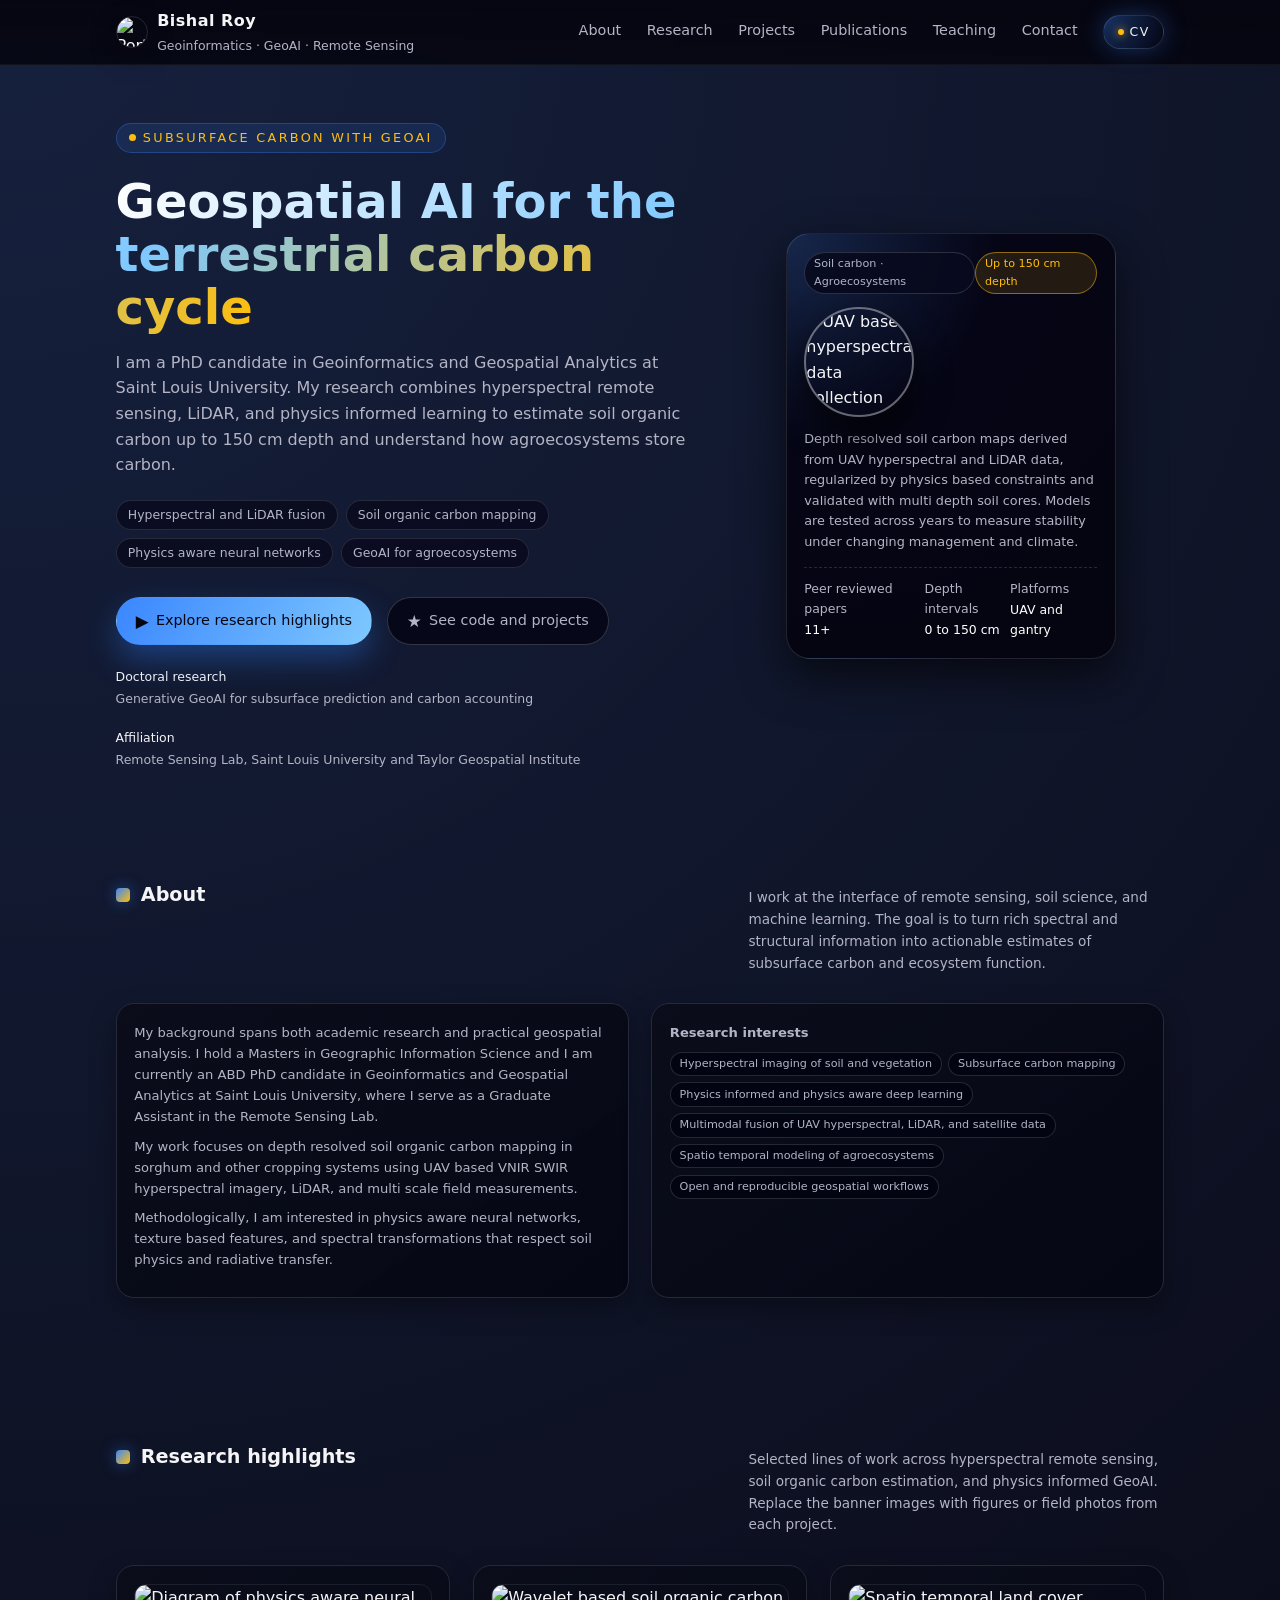
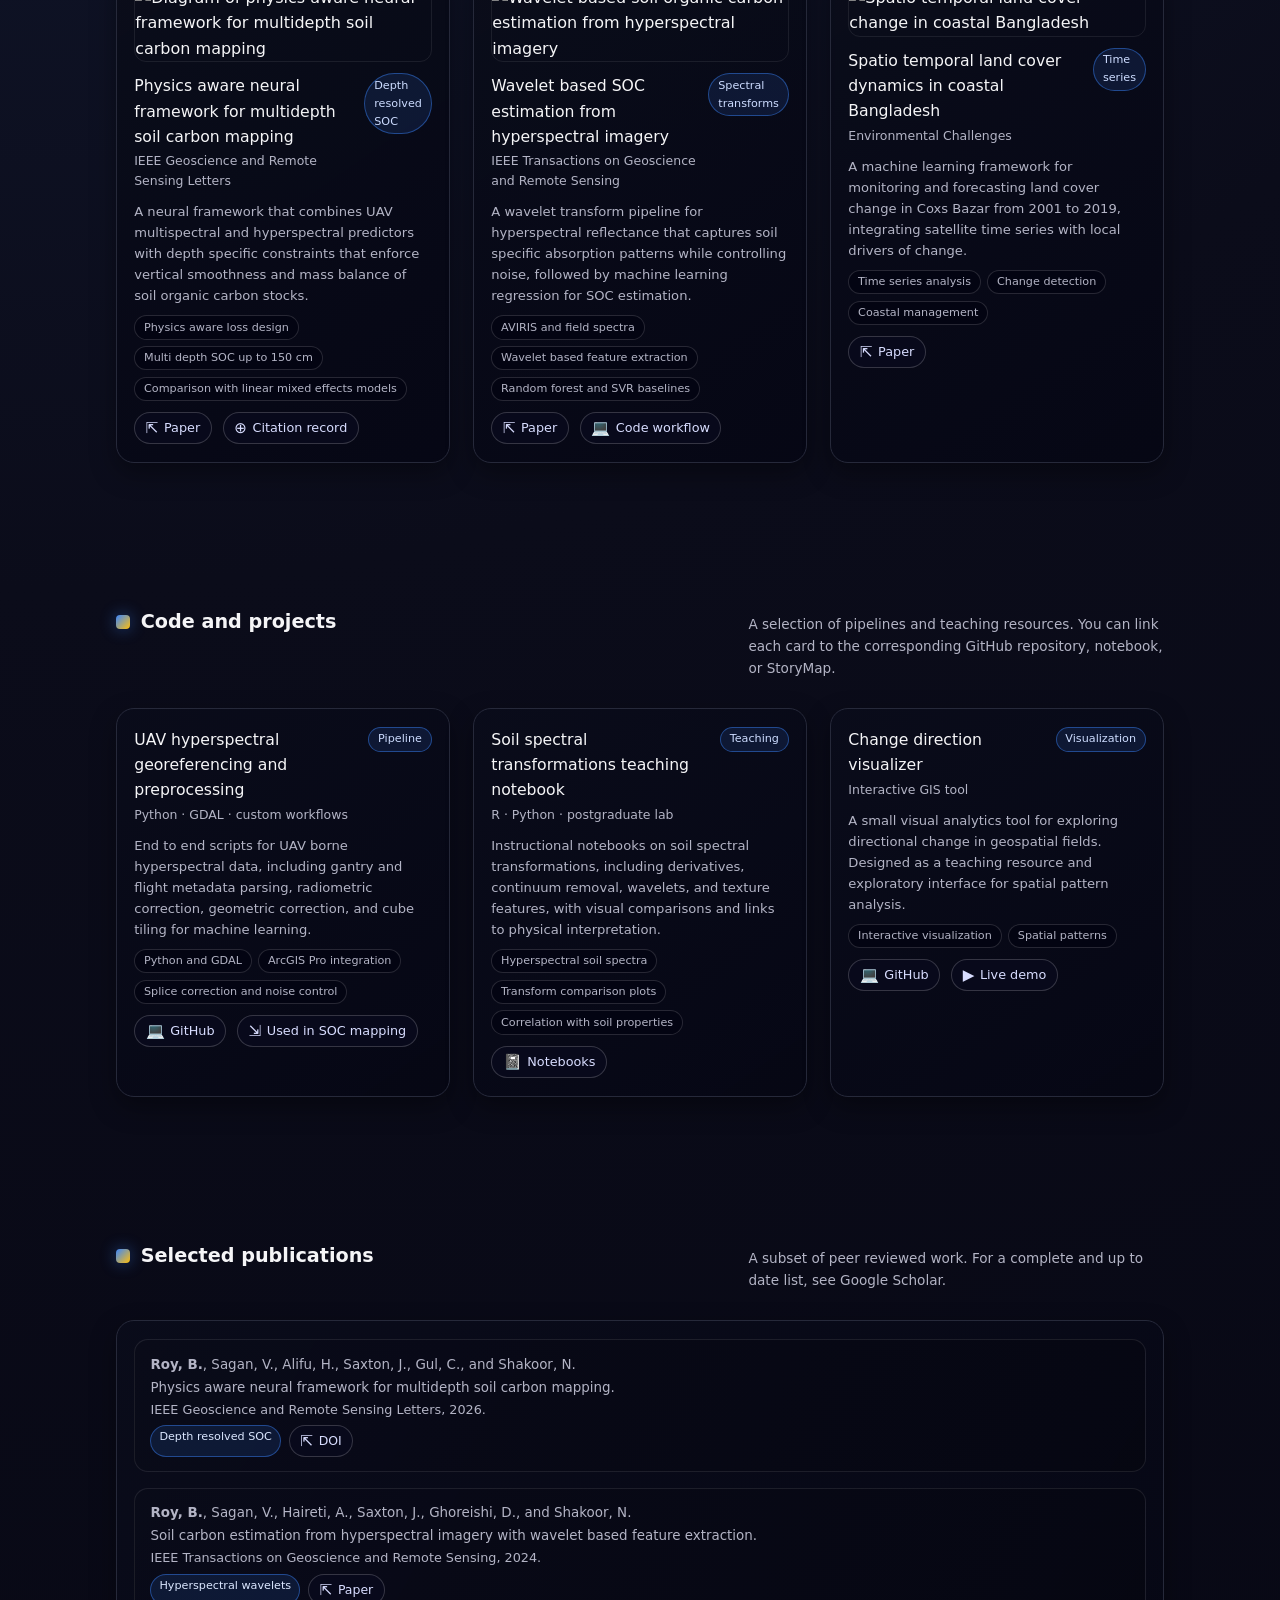
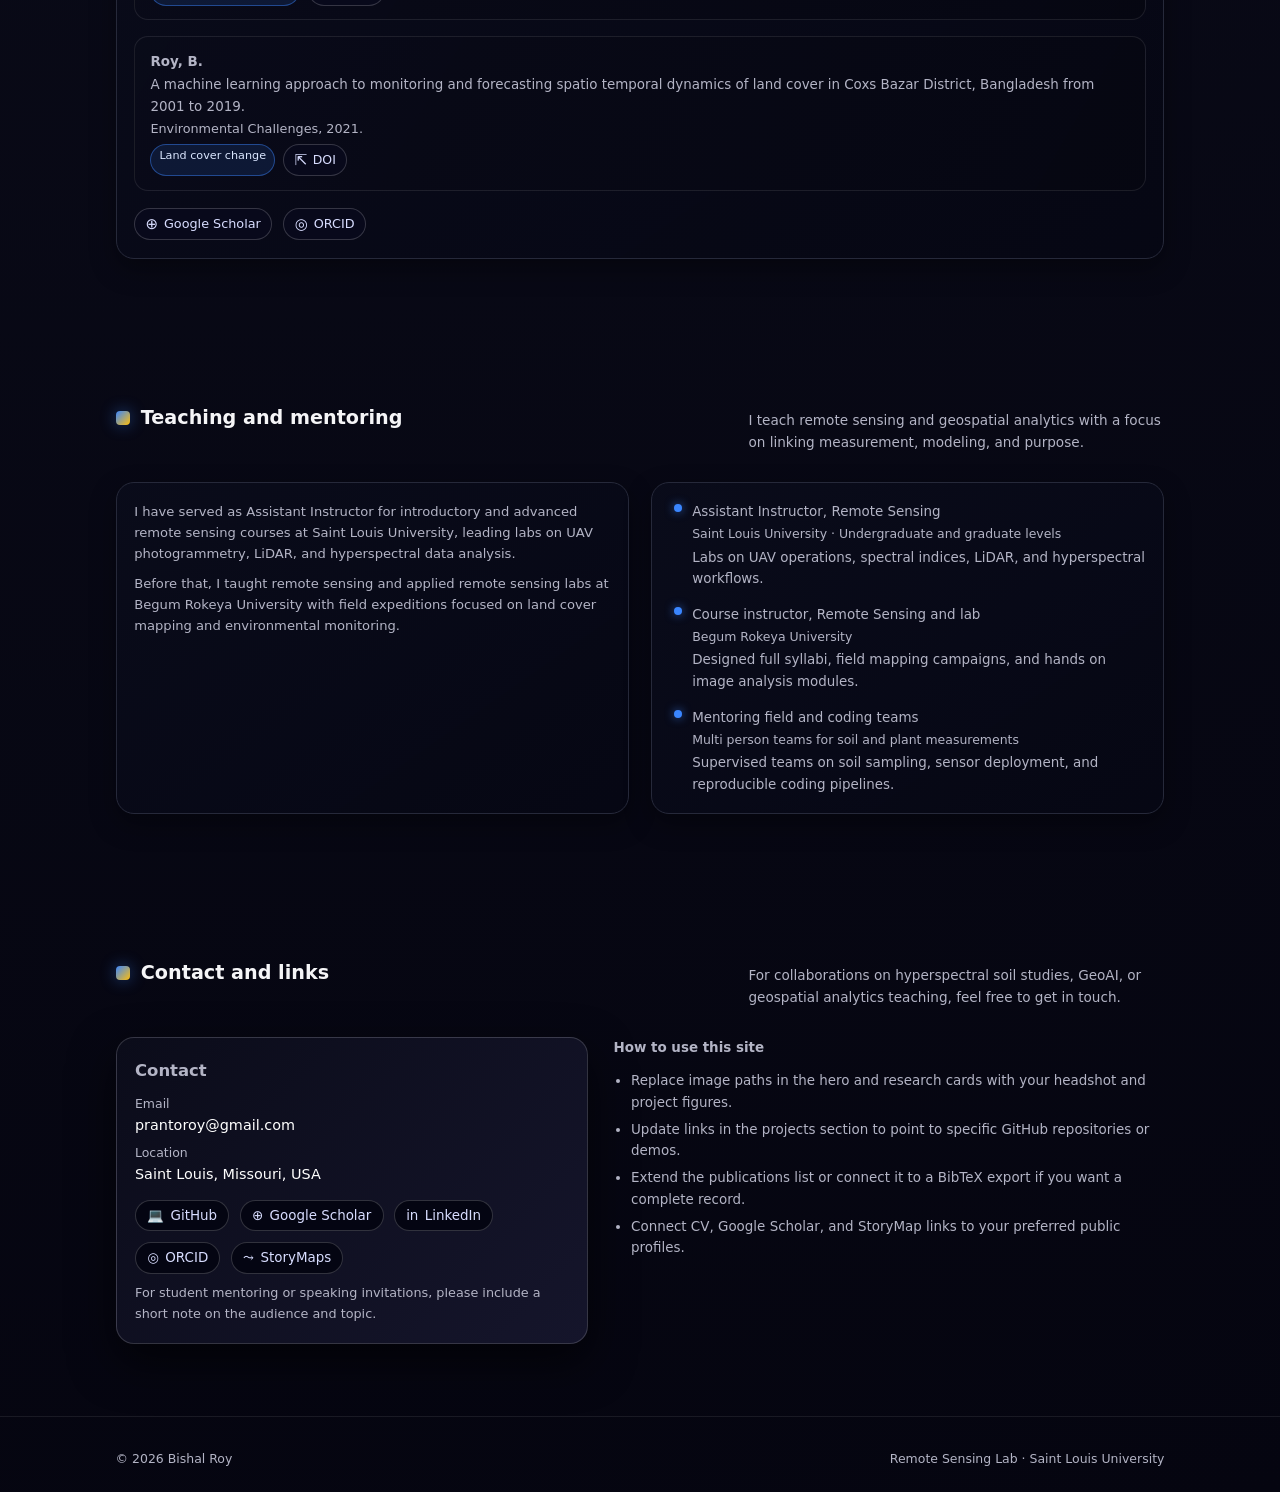
==== index.html @ 6e22c9ec "Create index.html" ====
<!DOCTYPE html>
<html lang="en">
<head>
  <meta charset="UTF-8">
  <title>Bishal Roy - Geoinformatics and Geospatial Analytics</title>
  <meta name="viewport" content="width=device-width, initial-scale=1">
  <meta name="description" content="Research portfolio of Bishal Roy, PhD candidate in Geoinformatics and Geospatial Analytics, focusing on hyperspectral remote sensing, soil carbon, and physics informed GeoAI.">
  <style>
    :root {
      --bg: #060714;
      --bg-soft: #101322;
      --bg-softer: #181b2c;
      --accent: #3a86ff;
      --accent-soft: rgba(58, 134, 255, 0.12);
      --accent-strong: #ffbe0b;
      --text: #f5f5f7;
      --text-muted: #b3b4c5;
      --border: #26293a;
      --card-radius: 18px;
      --max-width: 1100px;
      --shadow-soft: 0 18px 45px rgba(0, 0, 0, 0.6);
      --shadow-subtle: 0 10px 26px rgba(0, 0, 0, 0.35);
    }

    * {
      box-sizing: border-box;
      margin: 0;
      padding: 0;
    }

    body {
      font-family: system-ui, -apple-system, BlinkMacSystemFont, "Segoe UI", sans-serif;
      background: radial-gradient(circle at top left, #16213e 0, #0b0c1a 45%, #050510 100%);
      color: var(--text);
      line-height: 1.6;
    }

    a {
      color: inherit;
      text-decoration: none;
    }

    img {
      max-width: 100%;
      display: block;
    }

    /* Layout wrappers */

    .page {
      min-height: 100vh;
      display: flex;
      flex-direction: column;
    }

    .shell {
      width: 100%;
      max-width: var(--max-width);
      margin: 0 auto;
      padding: 0 1.6rem;
    }

    section {
      padding: 4.5rem 0;
      scroll-margin-top: 90px;
    }

    /* Navigation */

    .nav {
      position: sticky;
      top: 0;
      z-index: 50;
      backdrop-filter: blur(22px);
      background: linear-gradient(to bottom, rgba(5, 5, 15, 0.95), rgba(5, 5, 15, 0.86));
      border-bottom: 1px solid rgba(255, 255, 255, 0.05);
    }

    .nav-inner {
      display: flex;
      align-items: center;
      justify-content: space-between;
      height: 64px;
    }

    .nav-brand {
      display: flex;
      align-items: center;
      gap: 0.6rem;
      font-size: 1rem;
    }

    .nav-logo {
      width: 32px;
      height: 32px;
      border-radius: 999px;
      border: 1px solid rgba(255, 255, 255, 0.12);
      overflow: hidden;
      box-shadow: var(--shadow-subtle);
    }

    .nav-brand-text {
      display: flex;
      flex-direction: column;
      gap: 0.1rem;
    }

    .nav-name {
      font-weight: 600;
      letter-spacing: 0.03em;
    }

    .nav-role {
      font-size: 0.78rem;
      color: var(--text-muted);
    }

    .nav-links {
      display: flex;
      align-items: center;
      gap: 1.6rem;
      font-size: 0.9rem;
    }

    .nav-link {
      color: var(--text-muted);
      position: relative;
      padding-bottom: 2px;
    }

    .nav-link::after {
      content: "";
      position: absolute;
      left: 0;
      bottom: -3px;
      width: 0;
      height: 2px;
      border-radius: 999px;
      background: linear-gradient(90deg, var(--accent), var(--accent-strong));
      transition: width 0.2s ease;
    }

    .nav-link:hover {
      color: var(--text);
    }

    .nav-link:hover::after {
      width: 100%;
    }

    .nav-cta {
      display: inline-flex;
      align-items: center;
      gap: 0.35rem;
      padding: 0.35rem 0.85rem;
      border-radius: 999px;
      border: 1px solid rgba(255, 255, 255, 0.12);
      background: radial-gradient(circle at top left, rgba(58, 134, 255, 0.35), rgba(5, 6, 20, 0.9));
      font-size: 0.82rem;
      text-transform: uppercase;
      letter-spacing: 0.12em;
      box-shadow: 0 0 24px rgba(58, 134, 255, 0.32);
    }

    .nav-cta span {
      font-size: 0.95em;
    }

    .nav-cta-dot {
      width: 6px;
      height: 6px;
      border-radius: 999px;
      background: var(--accent-strong);
      box-shadow: 0 0 8px rgba(255, 190, 11, 0.9);
    }

    .nav-menu-toggle {
      display: none;
      border: none;
      background: transparent;
      color: var(--text);
      font-size: 1.3rem;
      cursor: pointer;
    }

    @media (max-width: 780px) {
      .nav-links {
        display: none;
      }
      .nav-menu-toggle {
        display: inline-flex;
      }
      .nav-links.mobile-open {
        position: absolute;
        top: 64px;
        right: 0;
        left: 0;
        flex-direction: column;
        gap: 0.85rem;
        padding: 1.2rem 1.6rem 1.4rem;
        background: radial-gradient(circle at top, #16172a 0, #050515 45%, #050510 100%);
        border-bottom: 1px solid rgba(255, 255, 255, 0.08);
      }
      .nav-cta {
        align-self: flex-start;
      }
    }

    /* Hero */

    .hero {
      padding: 3.6rem 0 2.4rem;
    }

    .hero-grid {
      display: grid;
      grid-template-columns: minmax(0, 3fr) minmax(0, 2.2fr);
      gap: 2.4rem;
      align-items: center;
    }

    @media (max-width: 900px) {
      .hero-grid {
        grid-template-columns: minmax(0, 1fr);
      }
    }

    .hero-kicker {
      display: inline-flex;
      align-items: center;
      gap: 0.45rem;
      font-size: 0.8rem;
      color: var(--accent-strong);
      text-transform: uppercase;
      letter-spacing: 0.18em;
      background: rgba(58, 134, 255, 0.12);
      padding: 0.25rem 0.75rem;
      border-radius: 999px;
      border: 1px solid rgba(58, 134, 255, 0.3);
      margin-bottom: 1.4rem;
    }

    .hero-kicker-dot {
      width: 7px;
      height: 7px;
      border-radius: 999px;
      background: var(--accent-strong);
    }

    .hero-title {
      font-size: clamp(2.4rem, 4vw, 3rem);
      font-weight: 650;
      line-height: 1.1;
      margin-bottom: 1rem;
    }

    .hero-highlight {
      background: linear-gradient(120deg, #ffffff, #7ec8ff, #ffbe0b);
      -webkit-background-clip: text;
      background-clip: text;
      color: transparent;
    }

    .hero-subtitle {
      font-size: 1rem;
      color: var(--text-muted);
      margin-bottom: 1.4rem;
      max-width: 40rem;
    }

    .hero-tags {
      display: flex;
      flex-wrap: wrap;
      gap: 0.5rem;
      margin-bottom: 1.8rem;
    }

    .tag {
      font-size: 0.78rem;
      padding: 0.25rem 0.7rem;
      border-radius: 999px;
      border: 1px solid rgba(255, 255, 255, 0.12);
      color: var(--text-muted);
      background: rgba(10, 10, 30, 0.85);
    }

    .hero-actions {
      display: flex;
      flex-wrap: wrap;
      gap: 0.9rem;
      align-items: center;
    }

    .btn {
      display: inline-flex;
      align-items: center;
      justify-content: center;
      gap: 0.45rem;
      padding: 0.6rem 1.2rem;
      border-radius: 999px;
      font-size: 0.9rem;
      border: 1px solid transparent;
      cursor: pointer;
      transition: transform 0.13s ease, box-shadow 0.13s ease, background 0.13s ease;
      backdrop-filter: blur(6px);
    }

    .btn-primary {
      background: linear-gradient(120deg, var(--accent), #7ec8ff);
      color: #050510;
      box-shadow: 0 14px 30px rgba(46, 130, 255, 0.35);
    }

    .btn-ghost {
      border-color: rgba(255, 255, 255, 0.18);
      background: rgba(5, 5, 20, 0.85);
      color: var(--text-muted);
    }

    .btn:hover {
      transform: translateY(-1px);
      box-shadow: 0 14px 32px rgba(0, 0, 0, 0.65);
    }

    .btn span.icon {
      font-size: 1.05rem;
    }

    .hero-meta {
      display: flex;
      flex-wrap: wrap;
      gap: 1.2rem;
      margin-top: 1.4rem;
      font-size: 0.78rem;
      color: var(--text-muted);
    }

    .hero-meta-item strong {
      display: block;
      color: var(--text);
      font-weight: 500;
      margin-bottom: 0.1rem;
    }

    .hero-visual {
      display: flex;
      justify-content: center;
    }

    .hero-card {
      width: 100%;
      max-width: 330px;
      border-radius: 24px;
      background: radial-gradient(circle at top left, #3a86ff22 0, #050515 40%, #050510 100%);
      border: 1px solid rgba(255, 255, 255, 0.12);
      padding: 1.1rem;
      box-shadow: var(--shadow-soft);
      position: relative;
      overflow: hidden;
    }

    .hero-card-header {
      display: flex;
      align-items: center;
      justify-content: space-between;
      margin-bottom: 0.8rem;
    }

    .hero-pill {
      font-size: 0.7rem;
      padding: 0.12rem 0.55rem;
      border-radius: 999px;
      border: 1px solid rgba(255, 255, 255, 0.15);
      color: var(--text-muted);
      background: rgba(8, 10, 30, 0.9);
    }

    .hero-chip {
      font-size: 0.7rem;
      padding: 0.12rem 0.55rem;
      border-radius: 999px;
      color: var(--accent-strong);
      background: rgba(255, 190, 11, 0.12);
      border: 1px solid rgba(255, 190, 11, 0.5);
    }

    .hero-photo-wrap {
      position: relative;
      border-radius: 999px;
      width: 110px;
      height: 110px;
      overflow: hidden;
      border: 2px solid rgba(255, 255, 255, 0.38);
      box-shadow: 0 16px 35px rgba(0, 0, 0, 0.7);
      margin-bottom: 0.8rem;
    }

    .hero-photo {
      width: 100%;
      height: 100%;
      object-fit: cover;
    }

    .hero-card-body {
      font-size: 0.8rem;
      color: var(--text-muted);
    }

    .hero-small-metric {
      display: flex;
      align-items: center;
      justify-content: space-between;
      margin-top: 0.9rem;
      padding-top: 0.7rem;
      border-top: 1px dashed rgba(255, 255, 255, 0.14);
    }

    .hero-small-metric-item {
      display: flex;
      flex-direction: column;
      gap: 0.1rem;
      font-size: 0.78rem;
    }

    .metric-label {
      color: var(--text-muted);
    }

    .metric-value {
      color: #ffffff;
      font-weight: 500;
    }

    /* Section headers */

    .section-header {
      display: flex;
      justify-content: space-between;
      align-items: baseline;
      gap: 1.2rem;
      margin-bottom: 1.8rem;
    }

    .section-title-wrap {
      display: flex;
      align-items: center;
      gap: 0.7rem;
    }

    .section-badge {
      width: 14px;
      height: 14px;
      border-radius: 4px;
      background: linear-gradient(135deg, var(--accent), var(--accent-strong));
      box-shadow: 0 0 16px rgba(58, 134, 255, 0.45);
    }

    .section-title {
      font-size: 1.2rem;
      font-weight: 550;
    }

    .section-subtitle {
      font-size: 0.85rem;
      color: var(--text-muted);
      max-width: 26rem;
    }

    @media (max-width: 780px) {
      .section-header {
        flex-direction: column;
        align-items: flex-start;
      }
    }

    /* Cards and grids */

    .grid-2 {
      display: grid;
      grid-template-columns: repeat(2, minmax(0, 1fr));
      gap: 1.4rem;
    }

    .grid-3 {
      display: grid;
      grid-template-columns: repeat(3, minmax(0, 1fr));
      gap: 1.4rem;
    }

    @media (max-width: 900px) {
      .grid-2, .grid-3 {
        grid-template-columns: minmax(0, 1fr);
      }
    }

    .card {
      border-radius: var(--card-radius);
      background: linear-gradient(145deg, rgba(10, 12, 26, 0.96), rgba(6, 7, 20, 0.98));
      border: 1px solid var(--border);
      padding: 1.1rem 1.1rem 1.1rem;
      box-shadow: var(--shadow-subtle);
      position: relative;
      overflow: hidden;
    }

    .card-header-row {
      display: flex;
      justify-content: space-between;
      align-items: flex-start;
      gap: 0.6rem;
      margin-bottom: 0.65rem;
    }

    .card-title {
      font-size: 0.98rem;
      font-weight: 520;
      margin-bottom: 0.15rem;
    }

    .card-meta {
      font-size: 0.78rem;
      color: var(--text-muted);
    }

    .card-label {
      font-size: 0.7rem;
      padding: 0.15rem 0.55rem;
      border-radius: 999px;
      background: var(--accent-soft);
      color: #cddcff;
      border: 1px solid rgba(58, 134, 255, 0.45);
    }

    .card-body {
      font-size: 0.82rem;
      color: var(--text-muted);
    }

    .card-body p {
      margin-bottom: 0.55rem;
    }

    .pill-row {
      display: flex;
      flex-wrap: wrap;
      gap: 0.4rem;
      margin-top: 0.4rem;
    }

    .pill {
      font-size: 0.7rem;
      padding: 0.14rem 0.55rem;
      border-radius: 999px;
      border: 1px solid rgba(255, 255, 255, 0.14);
      color: var(--text-muted);
      background: rgba(4, 5, 18, 0.95);
    }

    .card-footer-links {
      display: flex;
      flex-wrap: wrap;
      gap: 0.7rem;
      margin-top: 0.7rem;
      font-size: 0.8rem;
    }

    .link-pill {
      display: inline-flex;
      align-items: center;
      gap: 0.35rem;
      padding: 0.18rem 0.65rem;
      border-radius: 999px;
      border: 1px solid rgba(255, 255, 255, 0.18);
      background: rgba(9, 10, 28, 0.95);
      color: #d8ddff;
    }

    .link-pill span.icon {
      font-size: 0.95rem;
    }

    .card-banner-image {
      border-radius: 12px;
      overflow: hidden;
      margin-bottom: 0.7rem;
      border: 1px solid rgba(255, 255, 255, 0.08);
    }

    /* Publications */

    .pub-list {
      display: flex;
      flex-direction: column;
      gap: 1rem;
      font-size: 0.84rem;
    }

    .pub-item {
      padding: 0.85rem 0.95rem;
      border-radius: 14px;
      background: linear-gradient(120deg, rgba(10, 11, 25, 0.9), rgba(6, 7, 18, 0.96));
      border: 1px solid rgba(255, 255, 255, 0.09);
    }

    .pub-authors {
      margin-bottom: 0.1rem;
    }

    .pub-title {
      font-weight: 500;
      margin-bottom: 0.1rem;
    }

    .pub-venue {
      color: var(--text-muted);
      font-size: 0.8rem;
      margin-bottom: 0.2rem;
    }

    .pub-links {
      display: flex;
      flex-wrap: wrap;
      gap: 0.5rem;
      font-size: 0.78rem;
      margin-top: 0.3rem;
    }

    .pub-tag {
      font-size: 0.7rem;
      padding: 0.12rem 0.5rem;
      border-radius: 999px;
      background: rgba(58, 134, 255, 0.13);
      color: #dbe7ff;
      border: 1px solid rgba(58, 134, 255, 0.45);
    }

    /* Teaching */

    .timeline {
      display: flex;
      flex-direction: column;
      gap: 0.9rem;
    }

    .timeline-item {
      position: relative;
      padding-left: 1.4rem;
      font-size: 0.84rem;
    }

    .timeline-dot {
      position: absolute;
      left: 0.25rem;
      top: 0.2rem;
      width: 8px;
      height: 8px;
      border-radius: 999px;
      background: var(--accent);
      box-shadow: 0 0 10px rgba(58, 134, 255, 0.7);
    }

    .timeline-title {
      font-weight: 500;
      margin-bottom: 0.1rem;
    }

    .timeline-meta {
      font-size: 0.78rem;
      color: var(--text-muted);
      margin-bottom: 0.15rem;
    }

    /* Contact */

    .contact-grid {
      display: grid;
      grid-template-columns: minmax(0, 1.2fr) minmax(0, 1.4fr);
      gap: 1.6rem;
    }

    @media (max-width: 900px) {
      .contact-grid {
        grid-template-columns: minmax(0, 1fr);
      }
    }

    .contact-card {
      border-radius: var(--card-radius);
      background: linear-gradient(135deg, #0b0c1a, #15152b);
      border: 1px solid rgba(255, 255, 255, 0.16);
      padding: 1.2rem 1.15rem;
      box-shadow: var(--shadow-soft);
      font-size: 0.88rem;
      color: var(--text-muted);
    }

    .contact-row {
      display: flex;
      flex-direction: column;
      gap: 0.4rem;
      margin-top: 0.6rem;
    }

    .contact-label {
      font-size: 0.78rem;
      color: var(--text-muted);
    }

    .contact-value {
      color: #ffffff;
      font-size: 0.9rem;
    }

    .social-row {
      display: flex;
      flex-wrap: wrap;
      gap: 0.65rem;
      margin-top: 0.85rem;
      font-size: 0.84rem;
    }

    .social-pill {
      display: inline-flex;
      align-items: center;
      gap: 0.4rem;
      padding: 0.26rem 0.7rem;
      border-radius: 999px;
      border: 1px solid rgba(255, 255, 255, 0.18);
      background: rgba(5, 6, 18, 0.96);
      color: #d8ddff;
    }

    .contact-note {
      font-size: 0.8rem;
      color: var(--text-muted);
      margin-top: 0.6rem;
    }

    .contact-side {
      font-size: 0.84rem;
      color: var(--text-muted);
    }

    .contact-side-list {
      margin-top: 0.7rem;
      padding-left: 1.1rem;
    }

    .contact-side-list li {
      margin-bottom: 0.35rem;
    }

    /* Footer */

    .footer {
      padding: 2rem 0 1.4rem;
      border-top: 1px solid rgba(255, 255, 255, 0.08);
      font-size: 0.78rem;
      color: var(--text-muted);
    }

    .footer-inner {
      display: flex;
      justify-content: space-between;
      align-items: center;
      gap: 0.8rem;
      flex-wrap: wrap;
    }

    .footer-right {
      display: flex;
      gap: 0.7rem;
      flex-wrap: wrap;
    }
  </style>
</head>
<body>
<div class="page">

  <!-- Navigation -->
  <header class="nav">
    <div class="shell">
      <div class="nav-inner">
        <a href="#top" class="nav-brand">
          <div class="nav-logo">
            <!-- Replace with your headshot -->
            <img src="assets/headshot.jpg" alt="Portrait of Bishal Roy">
          </div>
          <div class="nav-brand-text">
            <span class="nav-name">Bishal Roy</span>
            <span class="nav-role">Geoinformatics · GeoAI · Remote Sensing</span>
          </div>
        </a>
        <button class="nav-menu-toggle" aria-label="Toggle navigation menu" id="menuToggle">
          ☰
        </button>
        <nav class="nav-links" id="navLinks">
          <a href="#about" class="nav-link">About</a>
          <a href="#research" class="nav-link">Research</a>
          <a href="#projects" class="nav-link">Projects</a>
          <a href="#publications" class="nav-link">Publications</a>
          <a href="#teaching" class="nav-link">Teaching</a>
          <a href="#contact" class="nav-link">Contact</a>
          <a href="assets/Bishal_Roy_CV.pdf" class="nav-cta" target="_blank" rel="noreferrer">
            <span class="nav-cta-dot"></span>
            <span>CV</span>
          </a>
        </nav>
      </div>
    </div>
  </header>

  <!-- Hero -->
  <main id="top">
    <section class="hero">
      <div class="shell hero-grid">
        <div>
          <div class="hero-kicker">
            <div class="hero-kicker-dot"></div>
            <span>Subsurface carbon with GeoAI</span>
          </div>

          <h1 class="hero-title">
            <span class="hero-highlight">Geospatial AI for the terrestrial carbon cycle</span>
          </h1>

          <p class="hero-subtitle">
            I am a PhD candidate in Geoinformatics and Geospatial Analytics at Saint Louis University.
            My research combines hyperspectral remote sensing, LiDAR, and physics informed learning
            to estimate soil organic carbon up to 150 cm depth and understand how agroecosystems store carbon.
          </p>

          <div class="hero-tags">
            <span class="tag">Hyperspectral and LiDAR fusion</span>
            <span class="tag">Soil organic carbon mapping</span>
            <span class="tag">Physics aware neural networks</span>
            <span class="tag">GeoAI for agroecosystems</span>
          </div>

          <div class="hero-actions">
            <a href="#research" class="btn btn-primary">
              <span class="icon">▶</span>
              <span>Explore research highlights</span>
            </a>
            <a href="#projects" class="btn btn-ghost">
              <span class="icon">★</span>
              <span>See code and projects</span>
            </a>
          </div>

          <div class="hero-meta">
            <div class="hero-meta-item">
              <strong>Doctoral research</strong>
              Generative GeoAI for subsurface prediction and carbon accounting
            </div>
            <div class="hero-meta-item">
              <strong>Affiliation</strong>
              Remote Sensing Lab, Saint Louis University and Taylor Geospatial Institute
            </div>
          </div>
        </div>

        <div class="hero-visual">
          <article class="hero-card">
            <div class="hero-card-header">
              <span class="hero-pill">Soil carbon · Agroecosystems</span>
              <span class="hero-chip">Up to 150 cm depth</span>
            </div>
            <div class="hero-photo-wrap">
              <!-- Replace with a stylized portrait or field photo -->
              <img src="assets/field_uav.jpg" alt="UAV based hyperspectral data collection over sorghum field" class="hero-photo">
            </div>
            <div class="hero-card-body">
              Depth resolved soil carbon maps derived from UAV hyperspectral and LiDAR data,
              regularized by physics based constraints and validated with multi depth soil cores.
              Models are tested across years to measure stability under changing management and climate.
              <div class="hero-small-metric">
                <div class="hero-small-metric-item">
                  <span class="metric-label">Peer reviewed papers</span>
                  <span class="metric-value">11+</span>
                </div>
                <div class="hero-small-metric-item">
                  <span class="metric-label">Depth intervals</span>
                  <span class="metric-value">0 to 150 cm</span>
                </div>
                <div class="hero-small-metric-item">
                  <span class="metric-label">Platforms</span>
                  <span class="metric-value">UAV and gantry</span>
                </div>
              </div>
            </div>
          </article>
        </div>
      </div>
    </section>

    <!-- About -->
    <section id="about">
      <div class="shell">
        <div class="section-header">
          <div class="section-title-wrap">
            <div class="section-badge"></div>
            <h2 class="section-title">About</h2>
          </div>
          <p class="section-subtitle">
            I work at the interface of remote sensing, soil science, and machine learning. The goal is to turn
            rich spectral and structural information into actionable estimates of subsurface carbon and ecosystem function.
          </p>
        </div>

        <div class="grid-2">
          <div class="card">
            <div class="card-body">
              <p>
                My background spans both academic research and practical geospatial analysis. I hold a Masters in
                Geographic Information Science and I am currently an ABD PhD candidate in Geoinformatics and Geospatial
                Analytics at Saint Louis University, where I serve as a Graduate Assistant in the Remote Sensing Lab.
              </p>
              <p>
                My work focuses on depth resolved soil organic carbon mapping in sorghum and other cropping systems
                using UAV based VNIR SWIR hyperspectral imagery, LiDAR, and multi scale field measurements.
              </p>
              <p>
                Methodologically, I am interested in physics aware neural networks, texture based features,
                and spectral transformations that respect soil physics and radiative transfer.
              </p>
            </div>
          </div>
          <div class="card">
            <div class="card-body">
              <p><strong>Research interests</strong></p>
              <div class="pill-row">
                <span class="pill">Hyperspectral imaging of soil and vegetation</span>
                <span class="pill">Subsurface carbon mapping</span>
                <span class="pill">Physics informed and physics aware deep learning</span>
                <span class="pill">Multimodal fusion of UAV hyperspectral, LiDAR, and satellite data</span>
                <span class="pill">Spatio temporal modeling of agroecosystems</span>
                <span class="pill">Open and reproducible geospatial workflows</span>
              </div>
            </div>
          </div>
        </div>
      </div>
    </section>

    <!-- Research highlights -->
    <section id="research">
      <div class="shell">
        <div class="section-header">
          <div class="section-title-wrap">
            <div class="section-badge"></div>
            <h2 class="section-title">Research highlights</h2>
          </div>
          <p class="section-subtitle">
            Selected lines of work across hyperspectral remote sensing, soil organic carbon estimation,
            and physics informed GeoAI. Replace the banner images with figures or field photos from each project.
          </p>
        </div>

        <div class="grid-3">
          <!-- Physics aware neural framework -->
          <article class="card">
            <div class="card-banner-image">
              <!-- Replace with project figure -->
              <img src="assets/research_physoai.jpg" alt="Diagram of physics aware neural framework for multidepth soil carbon mapping">
            </div>
            <div class="card-header-row">
              <div>
                <h3 class="card-title">Physics aware neural framework for multidepth soil carbon mapping</h3>
                <p class="card-meta">IEEE Geoscience and Remote Sensing Letters</p>
              </div>
              <span class="card-label">Depth resolved SOC</span>
            </div>
            <div class="card-body">
              <p>
                A neural framework that combines UAV multispectral and hyperspectral predictors with depth specific
                constraints that enforce vertical smoothness and mass balance of soil organic carbon stocks.
              </p>
              <div class="pill-row">
                <span class="pill">Physics aware loss design</span>
                <span class="pill">Multi depth SOC up to 150 cm</span>
                <span class="pill">Comparison with linear mixed effects models</span>
              </div>
              <div class="card-footer-links">
                <a class="link-pill" href="https://doi.org/10.1109/LGRS.2025.3632815" target="_blank" rel="noreferrer">
                  <span class="icon">⇱</span> <span>Paper</span>
                </a>
                <a class="link-pill" href="https://scholar.google.com" target="_blank" rel="noreferrer">
                  <span class="icon">⊕</span> <span>Citation record</span>
                </a>
              </div>
            </div>
          </article>

          <!-- Hyperspectral wavelet based SOC estimation -->
          <article class="card">
            <div class="card-banner-image">
              <img src="assets/research_wavelet_soc.jpg" alt="Wavelet based soil organic carbon estimation from hyperspectral imagery">
            </div>
            <div class="card-header-row">
              <div>
                <h3 class="card-title">Wavelet based SOC estimation from hyperspectral imagery</h3>
                <p class="card-meta">IEEE Transactions on Geoscience and Remote Sensing</p>
              </div>
              <span class="card-label">Spectral transforms</span>
            </div>
            <div class="card-body">
              <p>
                A wavelet transform pipeline for hyperspectral reflectance that captures soil specific absorption
                patterns while controlling noise, followed by machine learning regression for SOC estimation.
              </p>
              <div class="pill-row">
                <span class="pill">AVIRIS and field spectra</span>
                <span class="pill">Wavelet based feature extraction</span>
                <span class="pill">Random forest and SVR baselines</span>
              </div>
              <div class="card-footer-links">
                <a class="link-pill" href="https://ieeexplore.ieee.org" target="_blank" rel="noreferrer">
                  <span class="icon">⇱</span> <span>Paper</span>
                </a>
                <a class="link-pill" href="#projects">
                  <span class="icon">💻</span> <span>Code workflow</span>
                </a>
              </div>
            </div>
          </article>

          <!-- Land cover dynamics -->
          <article class="card">
            <div class="card-banner-image">
              <img src="assets/research_landcover.jpg" alt="Spatio temporal land cover change in coastal Bangladesh">
            </div>
            <div class="card-header-row">
              <div>
                <h3 class="card-title">Spatio temporal land cover dynamics in coastal Bangladesh</h3>
                <p class="card-meta">Environmental Challenges</p>
              </div>
              <span class="card-label">Time series</span>
            </div>
            <div class="card-body">
              <p>
                A machine learning framework for monitoring and forecasting land cover change in Coxs Bazar
                from 2001 to 2019, integrating satellite time series with local drivers of change.
              </p>
              <div class="pill-row">
                <span class="pill">Time series analysis</span>
                <span class="pill">Change detection</span>
                <span class="pill">Coastal management</span>
              </div>
              <div class="card-footer-links">
                <a class="link-pill" href="https://doi.org/10.1016/j.envc.2021.100237" target="_blank" rel="noreferrer">
                  <span class="icon">⇱</span> <span>Paper</span>
                </a>
              </div>
            </div>
          </article>
        </div>
      </div>
    </section>

    <!-- Projects and code -->
    <section id="projects">
      <div class="shell">
        <div class="section-header">
          <div class="section-title-wrap">
            <div class="section-badge"></div>
            <h2 class="section-title">Code and projects</h2>
          </div>
          <p class="section-subtitle">
            A selection of pipelines and teaching resources. You can link each card to the corresponding GitHub
            repository, notebook, or StoryMap.
          </p>
        </div>

        <div class="grid-3">
          <!-- Project 1 -->
          <article class="card">
            <div class="card-header-row">
              <div>
                <h3 class="card-title">UAV hyperspectral georeferencing and preprocessing</h3>
                <p class="card-meta">Python · GDAL · custom workflows</p>
              </div>
              <span class="card-label">Pipeline</span>
            </div>
            <div class="card-body">
              <p>
                End to end scripts for UAV borne hyperspectral data, including gantry and flight metadata parsing,
                radiometric correction, geometric correction, and cube tiling for machine learning.
              </p>
              <div class="pill-row">
                <span class="pill">Python and GDAL</span>
                <span class="pill">ArcGIS Pro integration</span>
                <span class="pill">Splice correction and noise control</span>
              </div>
              <div class="card-footer-links">
                <a class="link-pill" href="https://github.com" target="_blank" rel="noreferrer">
                  <span class="icon">💻</span> <span>GitHub</span>
                </a>
                <a class="link-pill" href="#research">
                  <span class="icon">⇲</span> <span>Used in SOC mapping</span>
                </a>
              </div>
            </div>
          </article>

          <!-- Project 2 -->
          <article class="card">
            <div class="card-header-row">
              <div>
                <h3 class="card-title">Soil spectral transformations teaching notebook</h3>
                <p class="card-meta">R · Python · postgraduate lab</p>
              </div>
              <span class="card-label">Teaching</span>
            </div>
            <div class="card-body">
              <p>
                Instructional notebooks on soil spectral transformations, including derivatives, continuum removal,
                wavelets, and texture features, with visual comparisons and links to physical interpretation.
              </p>
              <div class="pill-row">
                <span class="pill">Hyperspectral soil spectra</span>
                <span class="pill">Transform comparison plots</span>
                <span class="pill">Correlation with soil properties</span>
              </div>
              <div class="card-footer-links">
                <a class="link-pill" href="https://github.com" target="_blank" rel="noreferrer">
                  <span class="icon">📓</span> <span>Notebooks</span>
                </a>
              </div>
            </div>
          </article>

          <!-- Project 3 -->
          <article class="card">
            <div class="card-header-row">
              <div>
                <h3 class="card-title">Change direction visualizer</h3>
                <p class="card-meta">Interactive GIS tool</p>
              </div>
              <span class="card-label">Visualization</span>
            </div>
            <div class="card-body">
              <p>
                A small visual analytics tool for exploring directional change in geospatial fields. Designed as
                a teaching resource and exploratory interface for spatial pattern analysis.
              </p>
              <div class="pill-row">
                <span class="pill">Interactive visualization</span>
                <span class="pill">Spatial patterns</span>
              </div>
              <div class="card-footer-links">
                <a class="link-pill" href="https://github.com" target="_blank" rel="noreferrer">
                  <span class="icon">💻</span> <span>GitHub</span>
                </a>
                <a class="link-pill" href="https://github.com" target="_blank" rel="noreferrer">
                  <span class="icon">▶</span> <span>Live demo</span>
                </a>
              </div>
            </div>
          </article>
        </div>
      </div>
    </section>

    <!-- Publications -->
    <section id="publications">
      <div class="shell">
        <div class="section-header">
          <div class="section-title-wrap">
            <div class="section-badge"></div>
            <h2 class="section-title">Selected publications</h2>
          </div>
          <p class="section-subtitle">
            A subset of peer reviewed work. For a complete and up to date list, see Google Scholar.
          </p>
        </div>

        <div class="card">
          <div class="card-body">
            <div class="pub-list">
              <div class="pub-item">
                <div class="pub-authors">
                  <strong>Roy, B.</strong>, Sagan, V., Alifu, H., Saxton, J., Gul, C., and Shakoor, N.
                </div>
                <div class="pub-title">
                  Physics aware neural framework for multidepth soil carbon mapping.
                </div>
                <div class="pub-venue">
                  IEEE Geoscience and Remote Sensing Letters, 2026.
                </div>
                <div class="pub-links">
                  <span class="pub-tag">Depth resolved SOC</span>
                  <a class="link-pill" href="https://doi.org/10.1109/LGRS.2025.3632815" target="_blank" rel="noreferrer">
                    <span class="icon">⇱</span> <span>DOI</span>
                  </a>
                </div>
              </div>

              <div class="pub-item">
                <div class="pub-authors">
                  <strong>Roy, B.</strong>, Sagan, V., Haireti, A., Saxton, J., Ghoreishi, D., and Shakoor, N.
                </div>
                <div class="pub-title">
                  Soil carbon estimation from hyperspectral imagery with wavelet based feature extraction.
                </div>
                <div class="pub-venue">
                  IEEE Transactions on Geoscience and Remote Sensing, 2024.
                </div>
                <div class="pub-links">
                  <span class="pub-tag">Hyperspectral wavelets</span>
                  <a class="link-pill" href="https://ieeexplore.ieee.org" target="_blank" rel="noreferrer">
                    <span class="icon">⇱</span> <span>Paper</span>
                  </a>
                </div>
              </div>

              <div class="pub-item">
                <div class="pub-authors">
                  <strong>Roy, B.</strong>
                </div>
                <div class="pub-title">
                  A machine learning approach to monitoring and forecasting spatio temporal dynamics of land cover
                  in Coxs Bazar District, Bangladesh from 2001 to 2019.
                </div>
                <div class="pub-venue">
                  Environmental Challenges, 2021.
                </div>
                <div class="pub-links">
                  <span class="pub-tag">Land cover change</span>
                  <a class="link-pill" href="https://doi.org/10.1016/j.envc.2021.100237" target="_blank" rel="noreferrer">
                    <span class="icon">⇱</span> <span>DOI</span>
                  </a>
                </div>
              </div>
            </div>

            <div class="card-footer-links" style="margin-top: 1.1rem;">
              <a class="link-pill" href="https://scholar.google.com" target="_blank" rel="noreferrer">
                <span class="icon">⊕</span> <span>Google Scholar</span>
              </a>
              <a class="link-pill" href="https://orcid.org" target="_blank" rel="noreferrer">
                <span class="icon">◎</span> <span>ORCID</span>
              </a>
            </div>
          </div>
        </div>

      </div>
    </section>

    <!-- Teaching -->
    <section id="teaching">
      <div class="shell">
        <div class="section-header">
          <div class="section-title-wrap">
            <div class="section-badge"></div>
            <h2 class="section-title">Teaching and mentoring</h2>
          </div>
          <p class="section-subtitle">
            I teach remote sensing and geospatial analytics with a focus on linking measurement, modeling, and purpose.
          </p>
        </div>

        <div class="grid-2">
          <div class="card">
            <div class="card-body">
              <p>
                I have served as Assistant Instructor for introductory and advanced remote sensing courses at
                Saint Louis University, leading labs on UAV photogrammetry, LiDAR, and hyperspectral data analysis.
              </p>
              <p>
                Before that, I taught remote sensing and applied remote sensing labs at Begum Rokeya University
                with field expeditions focused on land cover mapping and environmental monitoring.
              </p>
            </div>
          </div>
          <div class="card">
            <div class="card-body">
              <div class="timeline">
                <div class="timeline-item">
                  <div class="timeline-dot"></div>
                  <div class="timeline-title">Assistant Instructor, Remote Sensing</div>
                  <div class="timeline-meta">Saint Louis University · Undergraduate and graduate levels</div>
                  <div>Labs on UAV operations, spectral indices, LiDAR, and hyperspectral workflows.</div>
                </div>
                <div class="timeline-item">
                  <div class="timeline-dot"></div>
                  <div class="timeline-title">Course instructor, Remote Sensing and lab</div>
                  <div class="timeline-meta">Begum Rokeya University</div>
                  <div>Designed full syllabi, field mapping campaigns, and hands on image analysis modules.</div>
                </div>
                <div class="timeline-item">
                  <div class="timeline-dot"></div>
                  <div class="timeline-title">Mentoring field and coding teams</div>
                  <div class="timeline-meta">Multi person teams for soil and plant measurements</div>
                  <div>Supervised teams on soil sampling, sensor deployment, and reproducible coding pipelines.</div>
                </div>
              </div>
            </div>
          </div>
        </div>

      </div>
    </section>

    <!-- Contact -->
    <section id="contact">
      <div class="shell">
        <div class="section-header">
          <div class="section-title-wrap">
            <div class="section-badge"></div>
            <h2 class="section-title">Contact and links</h2>
          </div>
          <p class="section-subtitle">
            For collaborations on hyperspectral soil studies, GeoAI, or geospatial analytics teaching,
            feel free to get in touch.
          </p>
        </div>

        <div class="contact-grid">
          <div class="contact-card">
            <h3>Contact</h3>
            <div class="contact-row">
              <div>
                <div class="contact-label">Email</div>
                <div class="contact-value">
                  <a href="mailto:prantoroy@gmail.com">prantoroy@gmail.com</a>
                </div>
              </div>
              <div>
                <div class="contact-label">Location</div>
                <div class="contact-value">Saint Louis, Missouri, USA</div>
              </div>
            </div>

            <div class="social-row">
              <a class="social-pill" href="https://github.com" target="_blank" rel="noreferrer">
                <span class="icon">💻</span> <span>GitHub</span>
              </a>
              <a class="social-pill" href="https://scholar.google.com" target="_blank" rel="noreferrer">
                <span class="icon">⊕</span> <span>Google Scholar</span>
              </a>
              <a class="social-pill" href="https://www.linkedin.com" target="_blank" rel="noreferrer">
                <span class="icon">in</span> <span>LinkedIn</span>
              </a>
              <a class="social-pill" href="https://orcid.org" target="_blank" rel="noreferrer">
                <span class="icon">◎</span> <span>ORCID</span>
              </a>
              <a class="social-pill" href="https://storymaps.arcgis.com" target="_blank" rel="noreferrer">
                <span class="icon">⤳</span> <span>StoryMaps</span>
              </a>
            </div>

            <p class="contact-note">
              For student mentoring or speaking invitations, please include a short note on the audience and topic.
            </p>
          </div>

          <div class="contact-side">
            <p><strong>How to use this site</strong></p>
            <ul class="contact-side-list">
              <li>Replace image paths in the hero and research cards with your headshot and project figures.</li>
              <li>Update links in the projects section to point to specific GitHub repositories or demos.</li>
              <li>Extend the publications list or connect it to a BibTeX export if you want a complete record.</li>
              <li>Connect CV, Google Scholar, and StoryMap links to your preferred public profiles.</li>
            </ul>
          </div>
        </div>
      </div>
    </section>

  </main>

  <!-- Footer -->
  <footer class="footer">
    <div class="shell">
      <div class="footer-inner">
        <div>© <span id="year"></span> Bishal Roy</div>
        <div class="footer-right">
          <span>Remote Sensing Lab · Saint Louis University</span>
        </div>
      </div>
    </div>
  </footer>

</div>

<script>
  // Mobile nav toggle
  const toggle = document.getElementById("menuToggle");
  const navLinks = document.getElementById("navLinks");
  toggle.addEventListener("click", function () {
    navLinks.classList.toggle("mobile-open");
  });

  // Close menu after click on link (mobile)
  navLinks.querySelectorAll("a").forEach(function (link) {
    link.addEventListener("click", function () {
      navLinks.classList.remove("mobile-open");
    });
  });

  // Footer year
  document.getElementById("year").textContent = new Date().getFullYear();
</script>
</body>
</html>
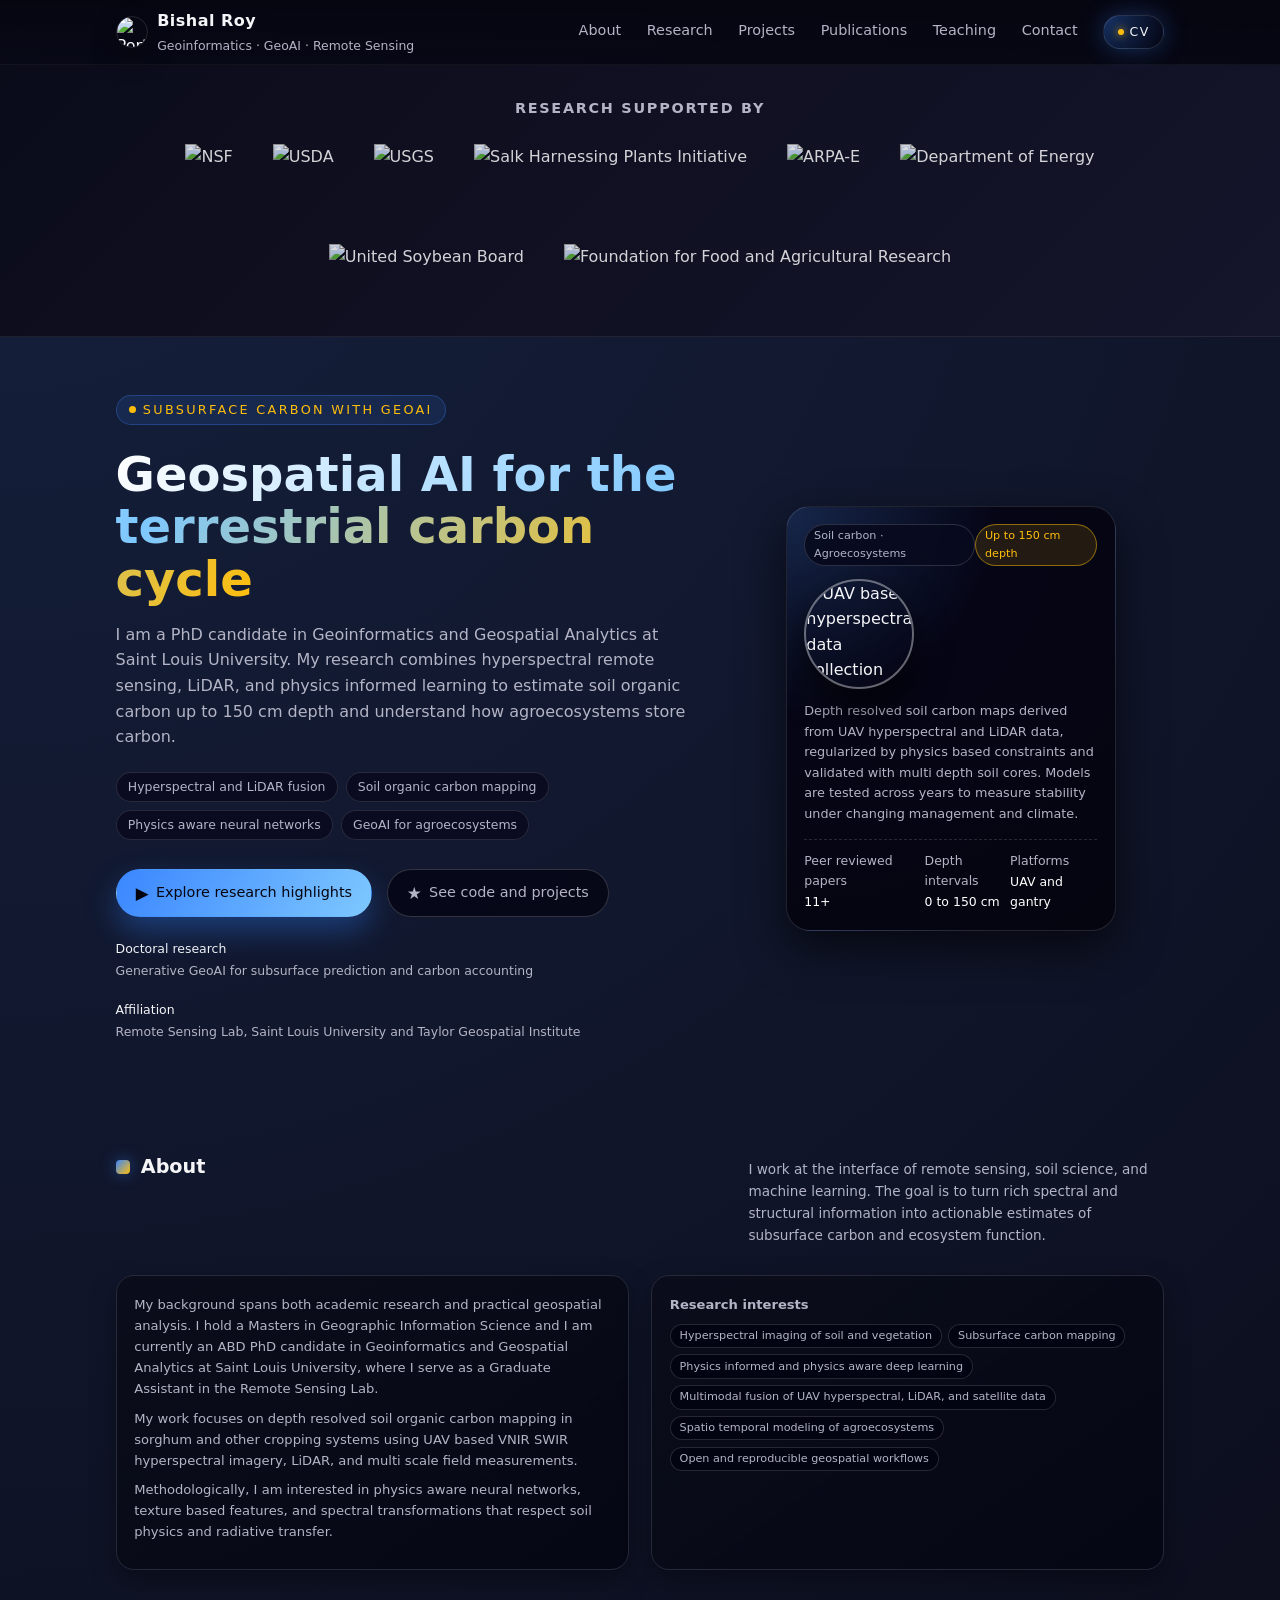
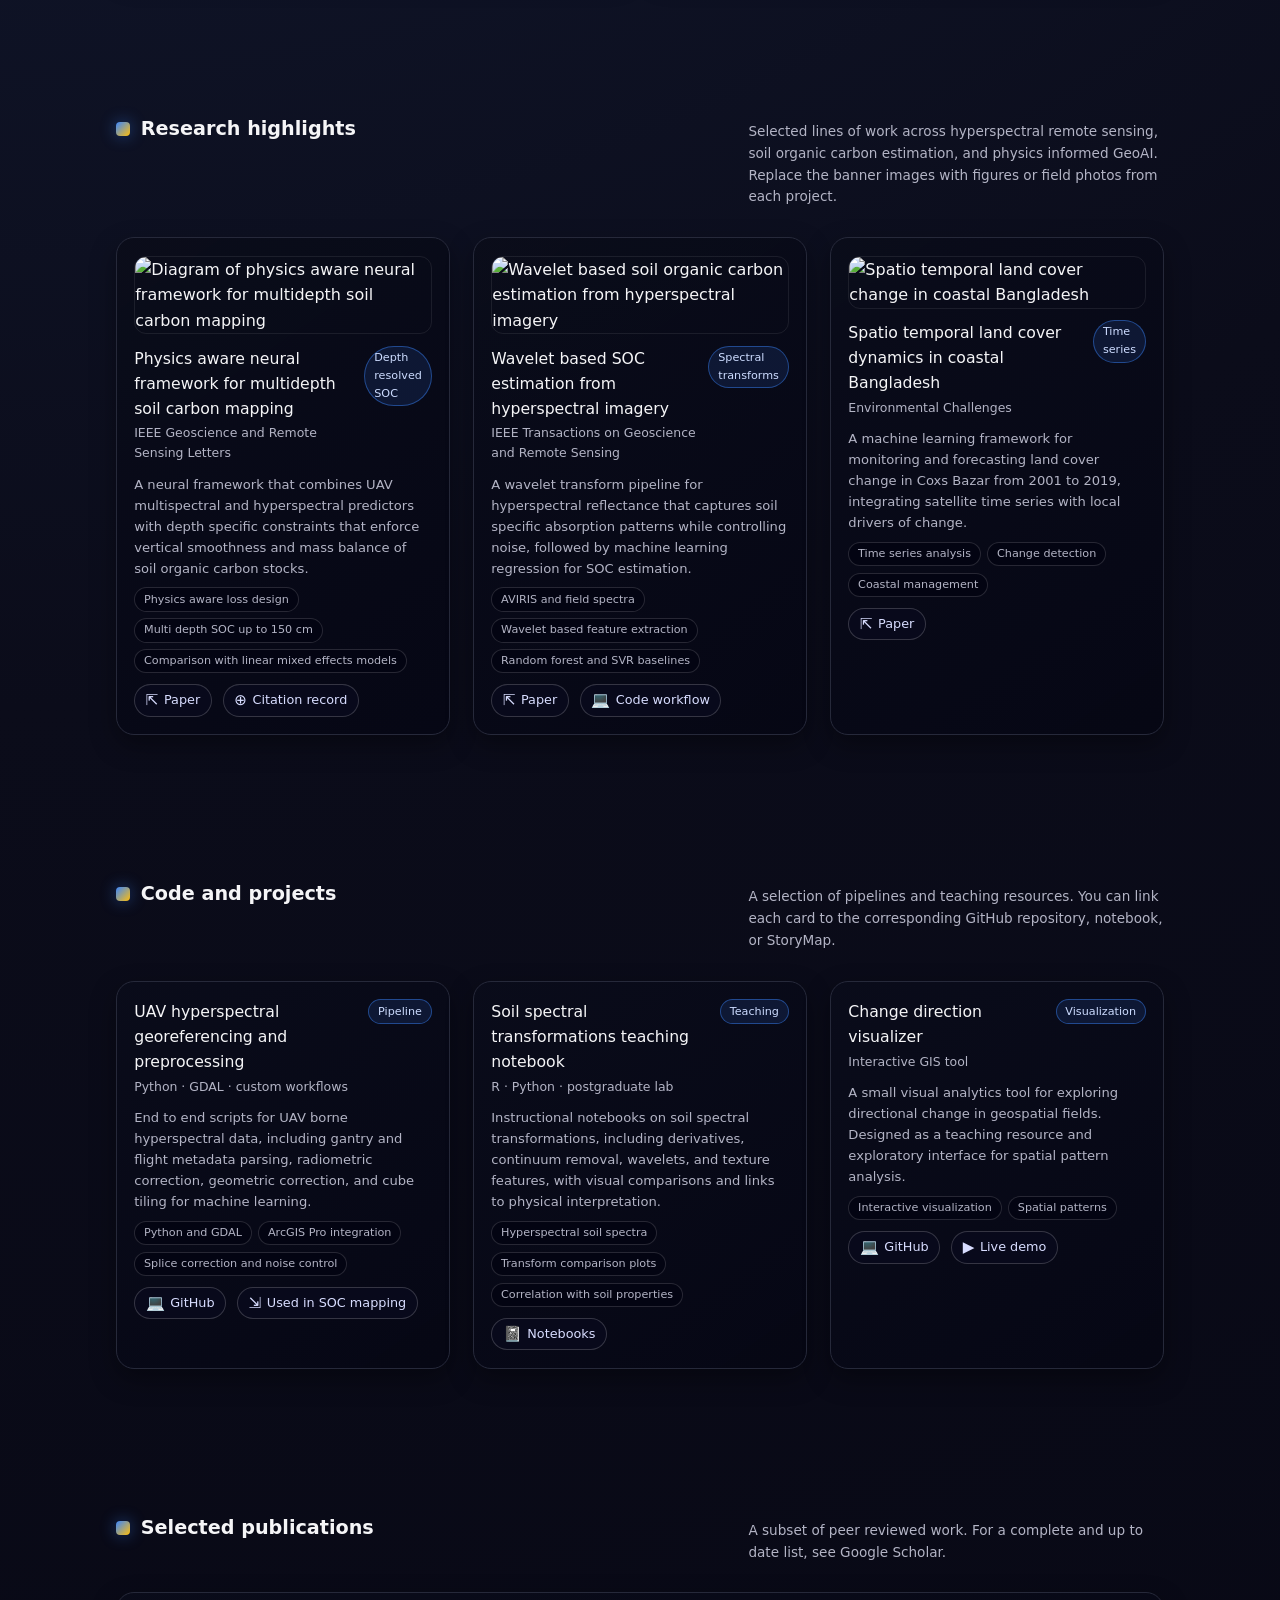
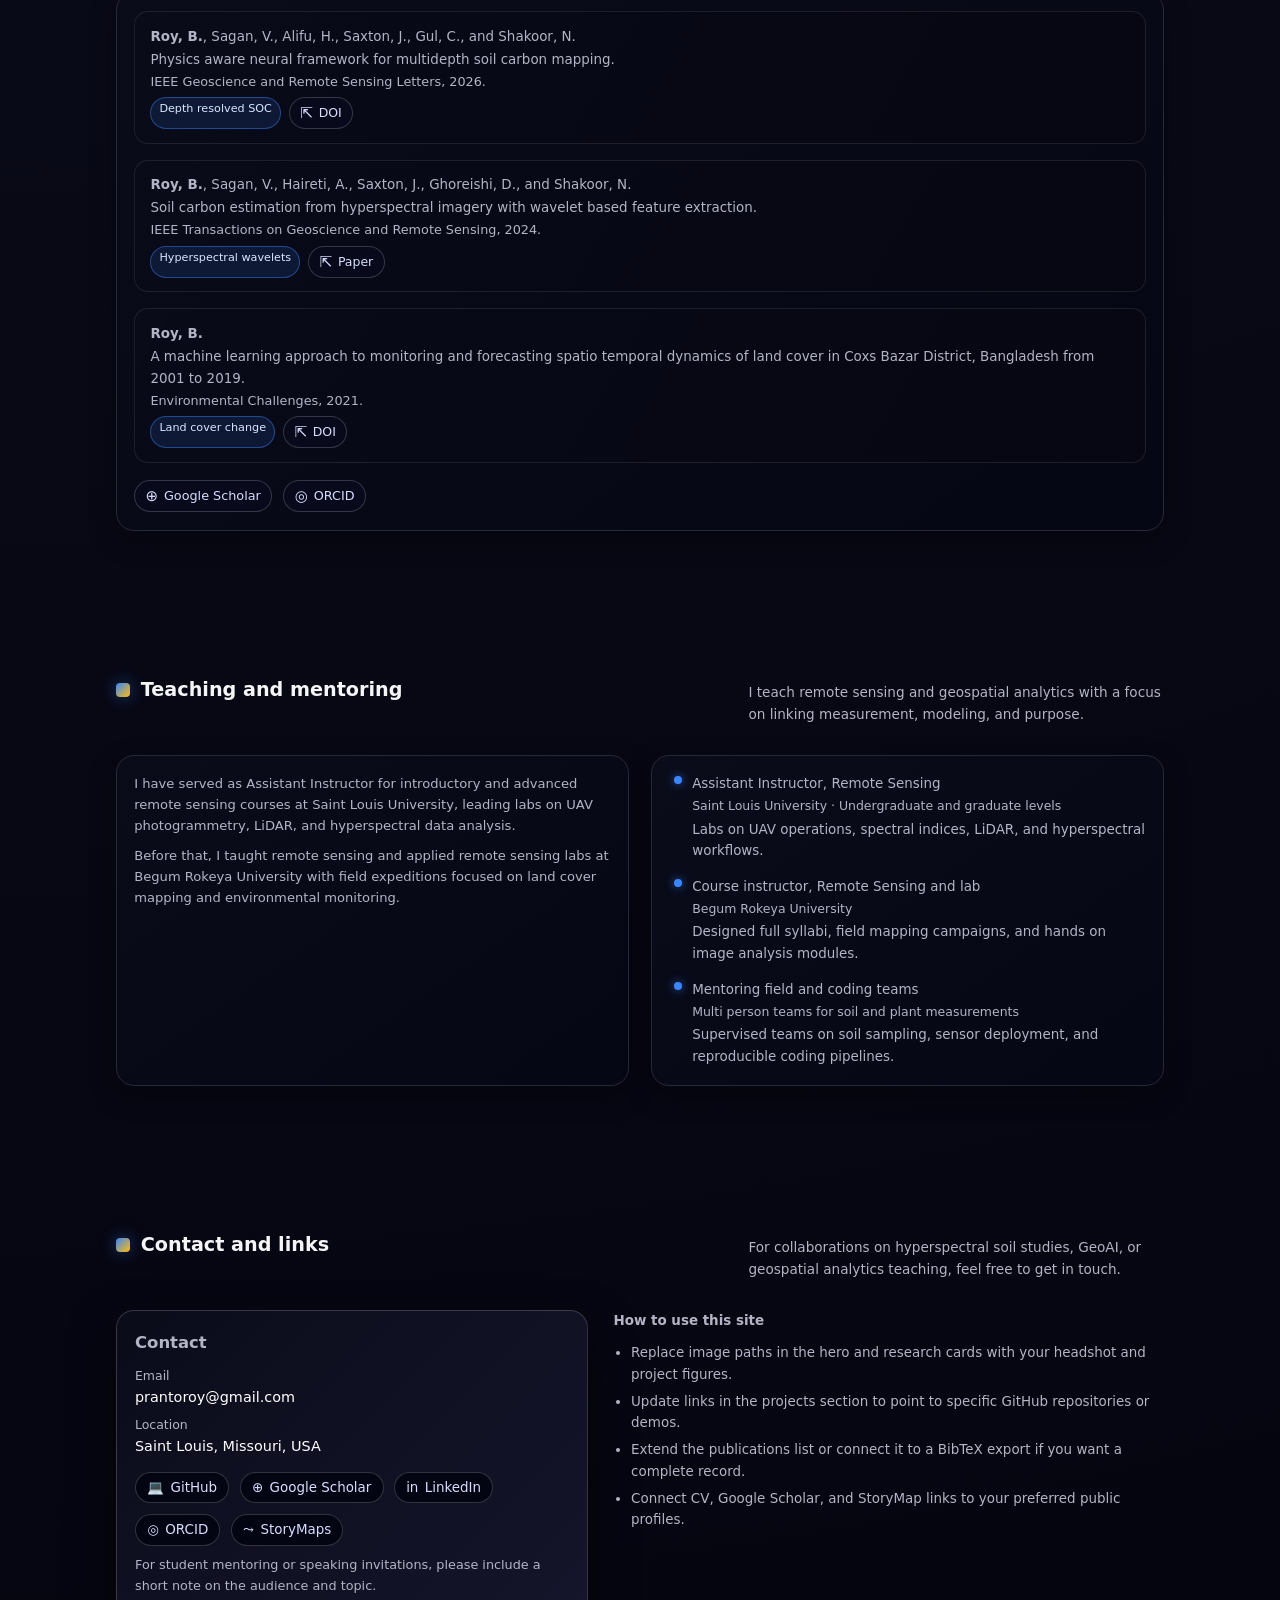
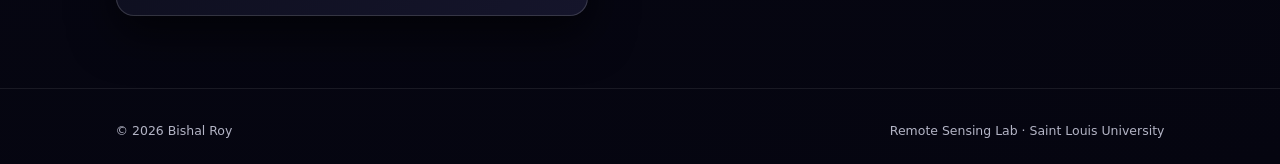
==== commit 602341e2: "Update index.html Funder Section" ====
--- a/index.html
+++ b/index.html
@@ -809,7 +809,22 @@
       </div>
     </div>
   </header>
-
+<!-- Funders Section -->
+<section style="background: linear-gradient(135deg, #0b0c1a, #15152b); padding: 2rem 0; border-bottom: 1px solid rgba(255, 255, 255, 0.08);">
+  <div class="shell" style="text-align: center;">
+    <h3 style="font-size: 0.9rem; margin-bottom: 1.5rem; color: var(--text-muted); text-transform: uppercase; letter-spacing: 0.12em;">Research Supported By</h3>
+    <div style="display: flex; justify-content: center; align-items: center; flex-wrap: wrap; gap: 2.5rem; max-width: 1000px; margin: 0 auto;">
+      <img src="assets/logo_nsf.png" alt="NSF" style="height: 60px; width: auto; object-fit: contain; opacity: 0.85; transition: opacity 0.3s;">
+      <img src="assets/logo_usda.png" alt="USDA" style="height: 60px; width: auto; object-fit: contain; opacity: 0.85; transition: opacity 0.3s;">
+      <img src="assets/logo_usgs.png" alt="USGS" style="height: 60px; width: auto; object-fit: contain; opacity: 0.85; transition: opacity 0.3s;">
+      <img src="assets/logo_salk.png" alt="Salk Harnessing Plants Initiative" style="height: 60px; width: auto; object-fit: contain; opacity: 0.85; transition: opacity 0.3s;">
+      <img src="assets/logo_arpae.png" alt="ARPA-E" style="height: 60px; width: auto; object-fit: contain; opacity: 0.85; transition: opacity 0.3s;">
+      <img src="assets/logo_doe.png" alt="Department of Energy" style="height: 60px; width: auto; object-fit: contain; opacity: 0.85; transition: opacity 0.3s;">
+      <img src="assets/logo_usb.png" alt="United Soybean Board" style="height: 60px; width: auto; object-fit: contain; opacity: 0.85; transition: opacity 0.3s;">
+      <img src="assets/logo_ffar.png" alt="Foundation for Food and Agricultural Research" style="height: 60px; width: auto; object-fit: contain; opacity: 0.85; transition: opacity 0.3s;">
+    </div>
+  </div>
+</section>
   <!-- Hero -->
   <main id="top">
     <section class="hero">
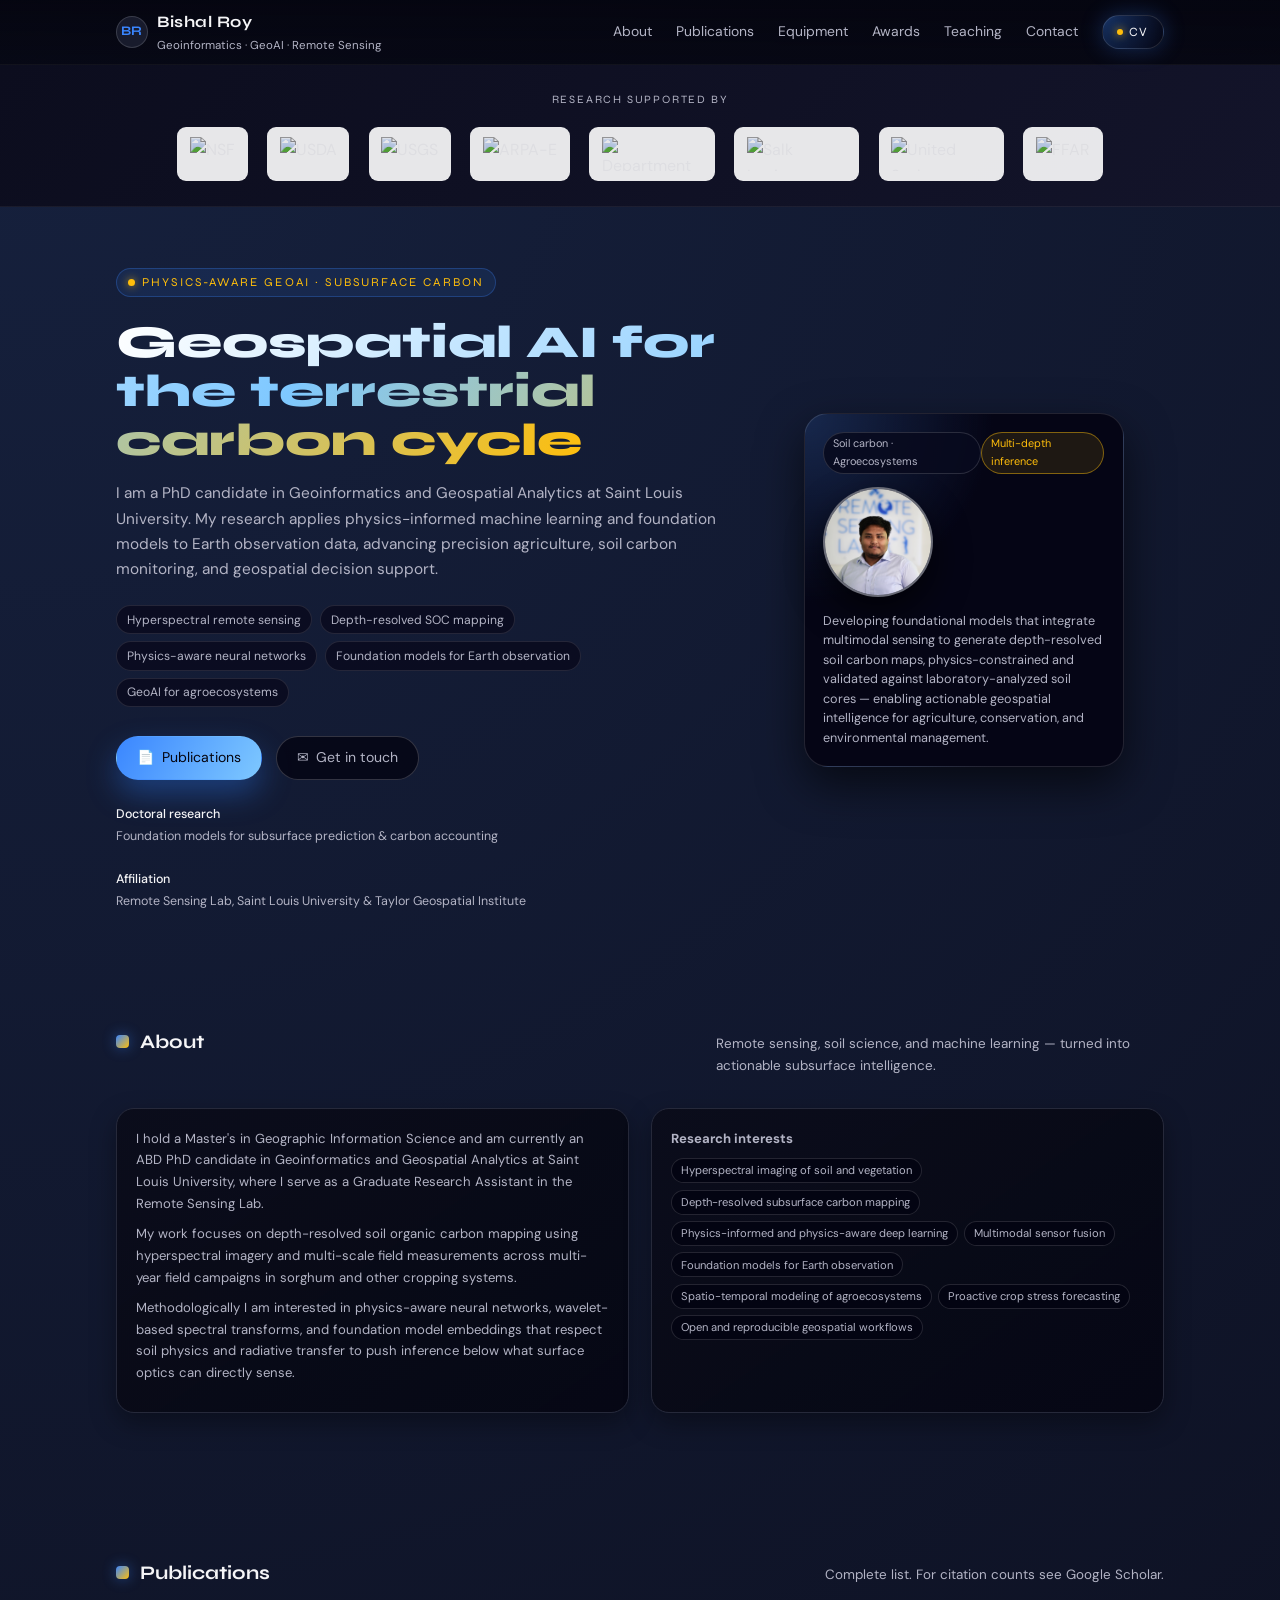
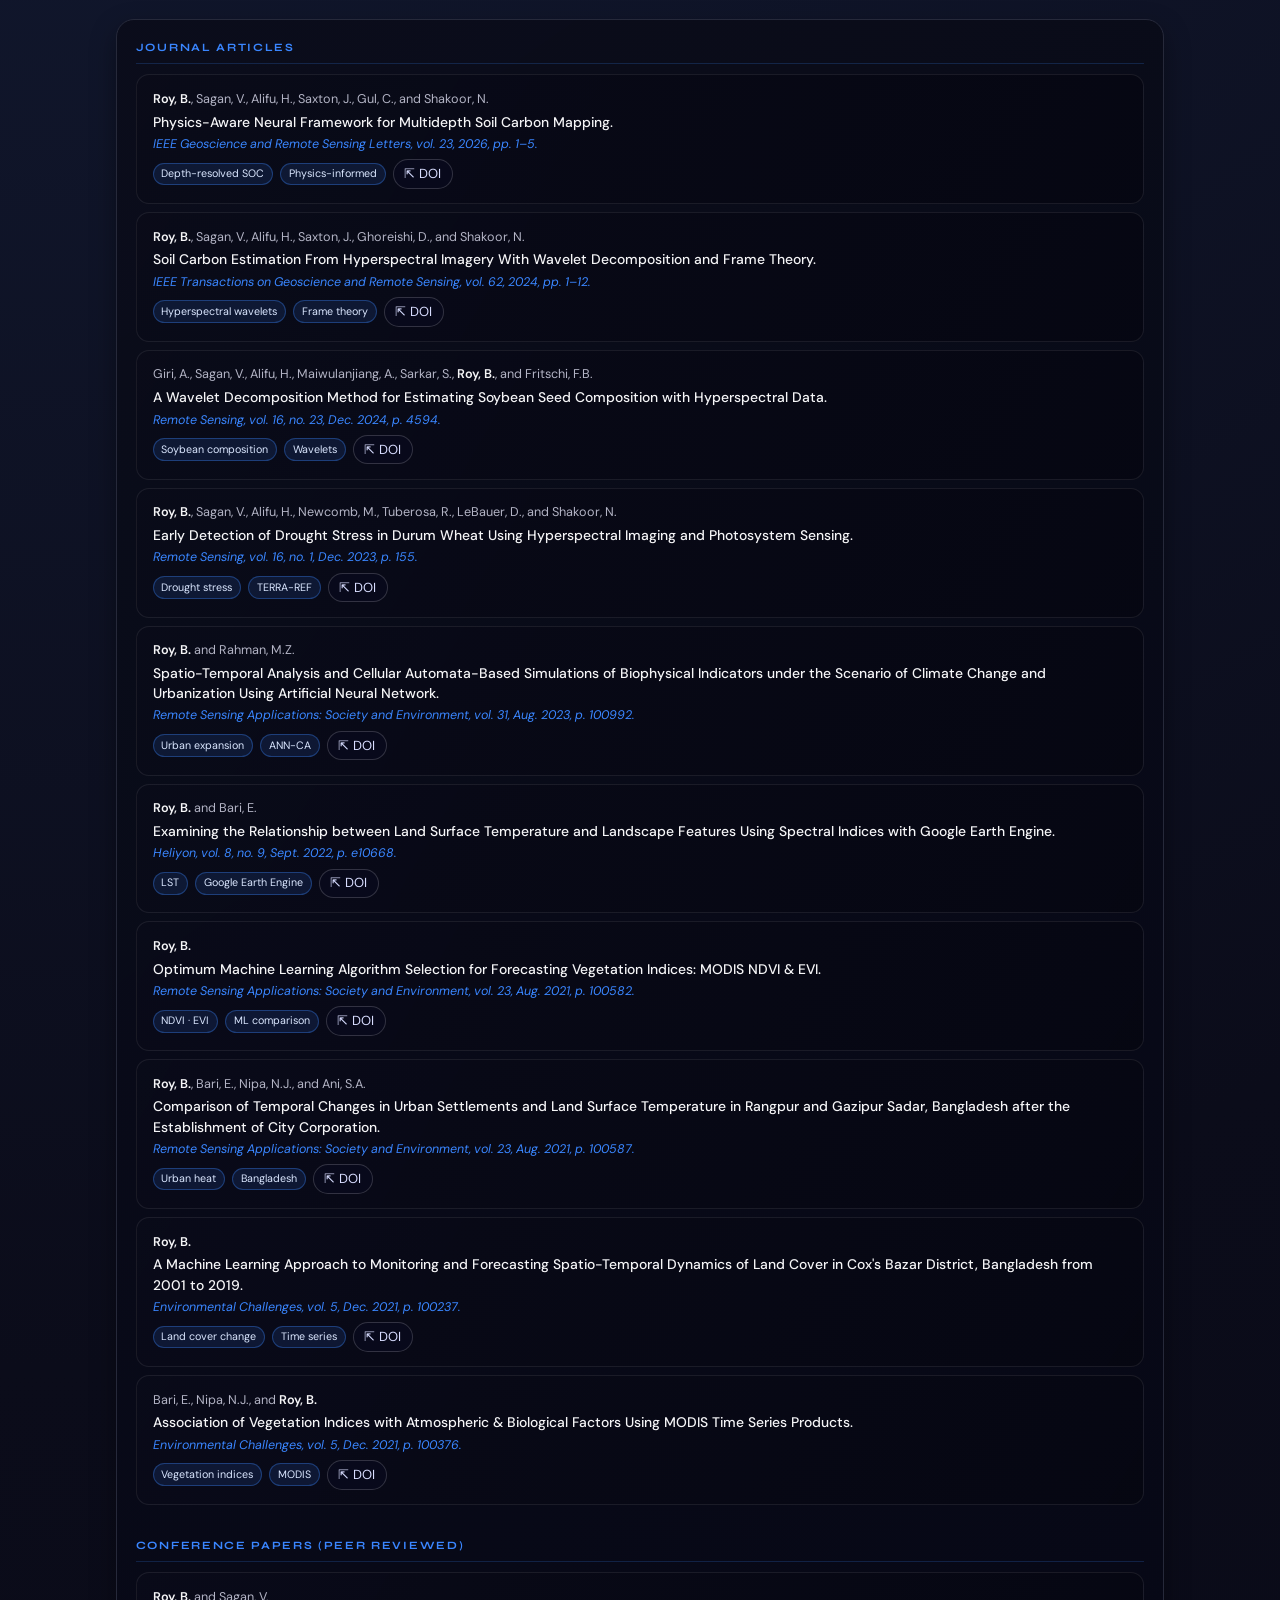
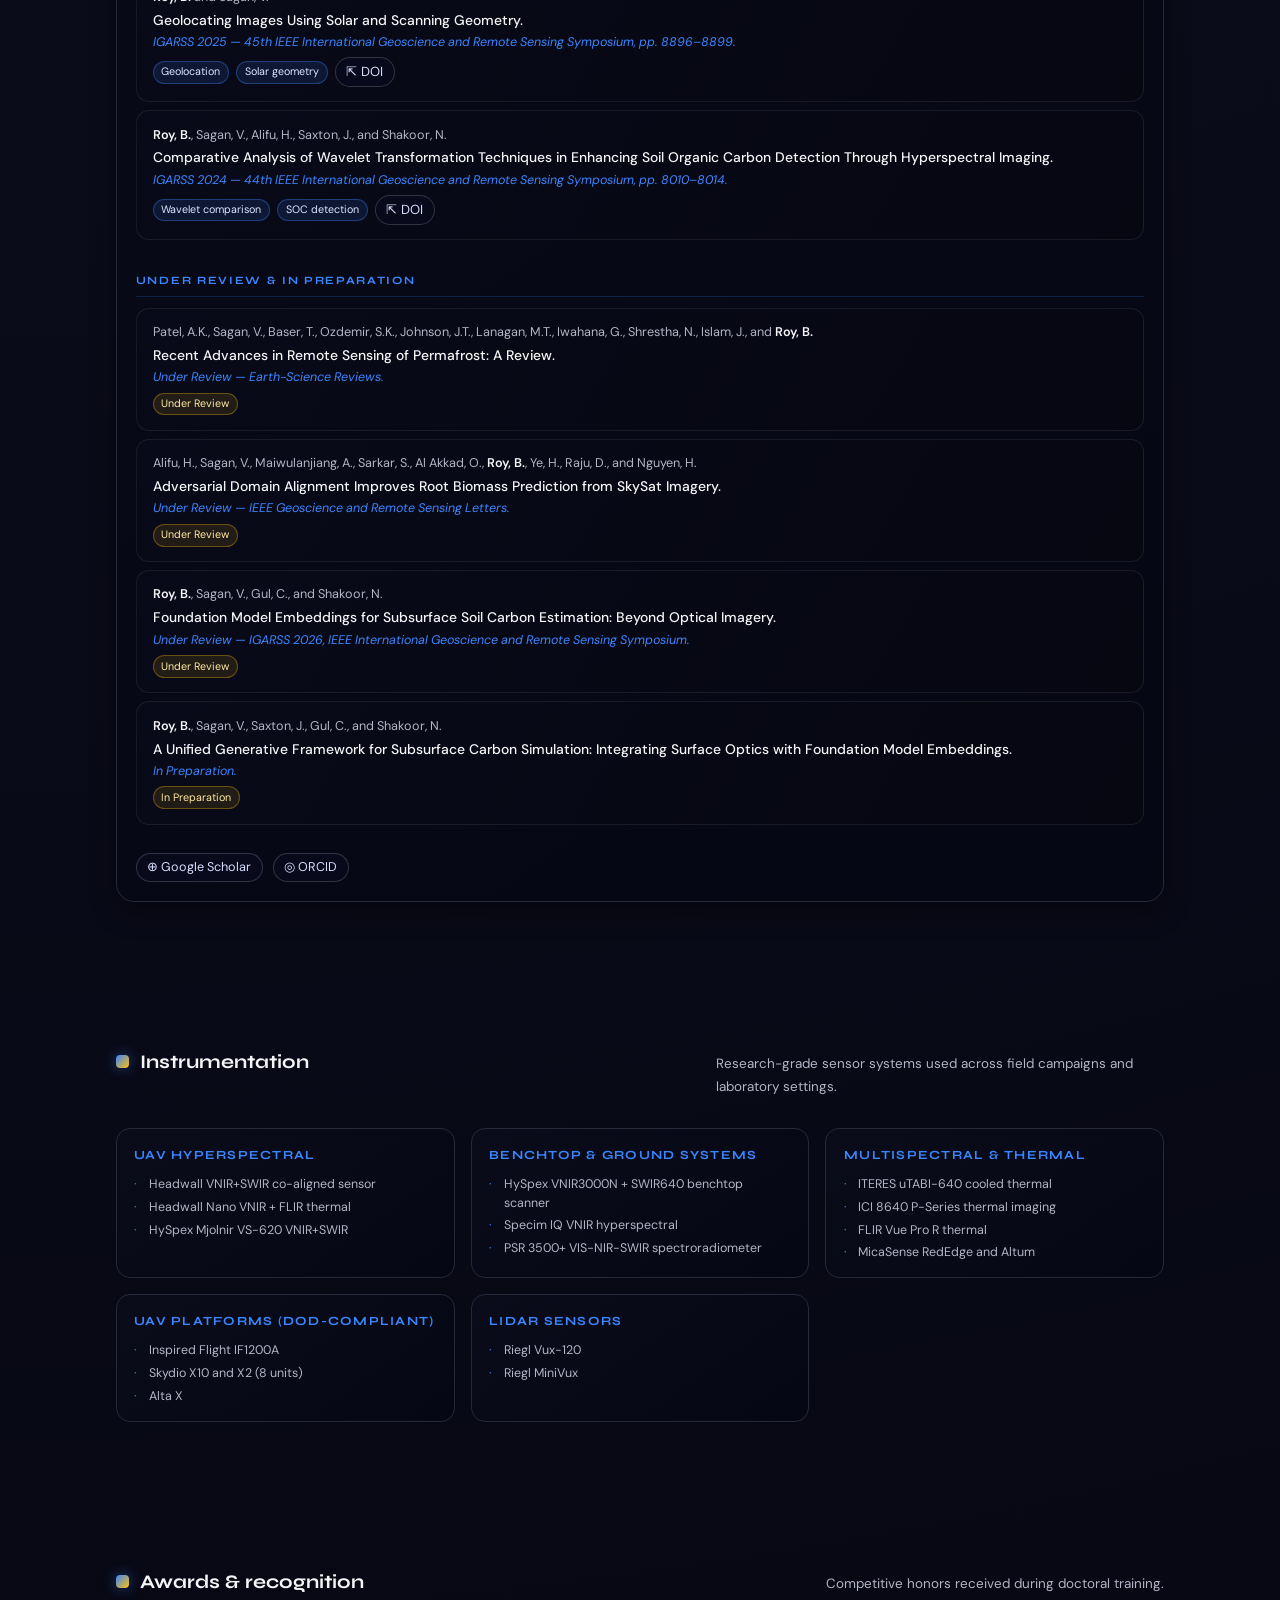
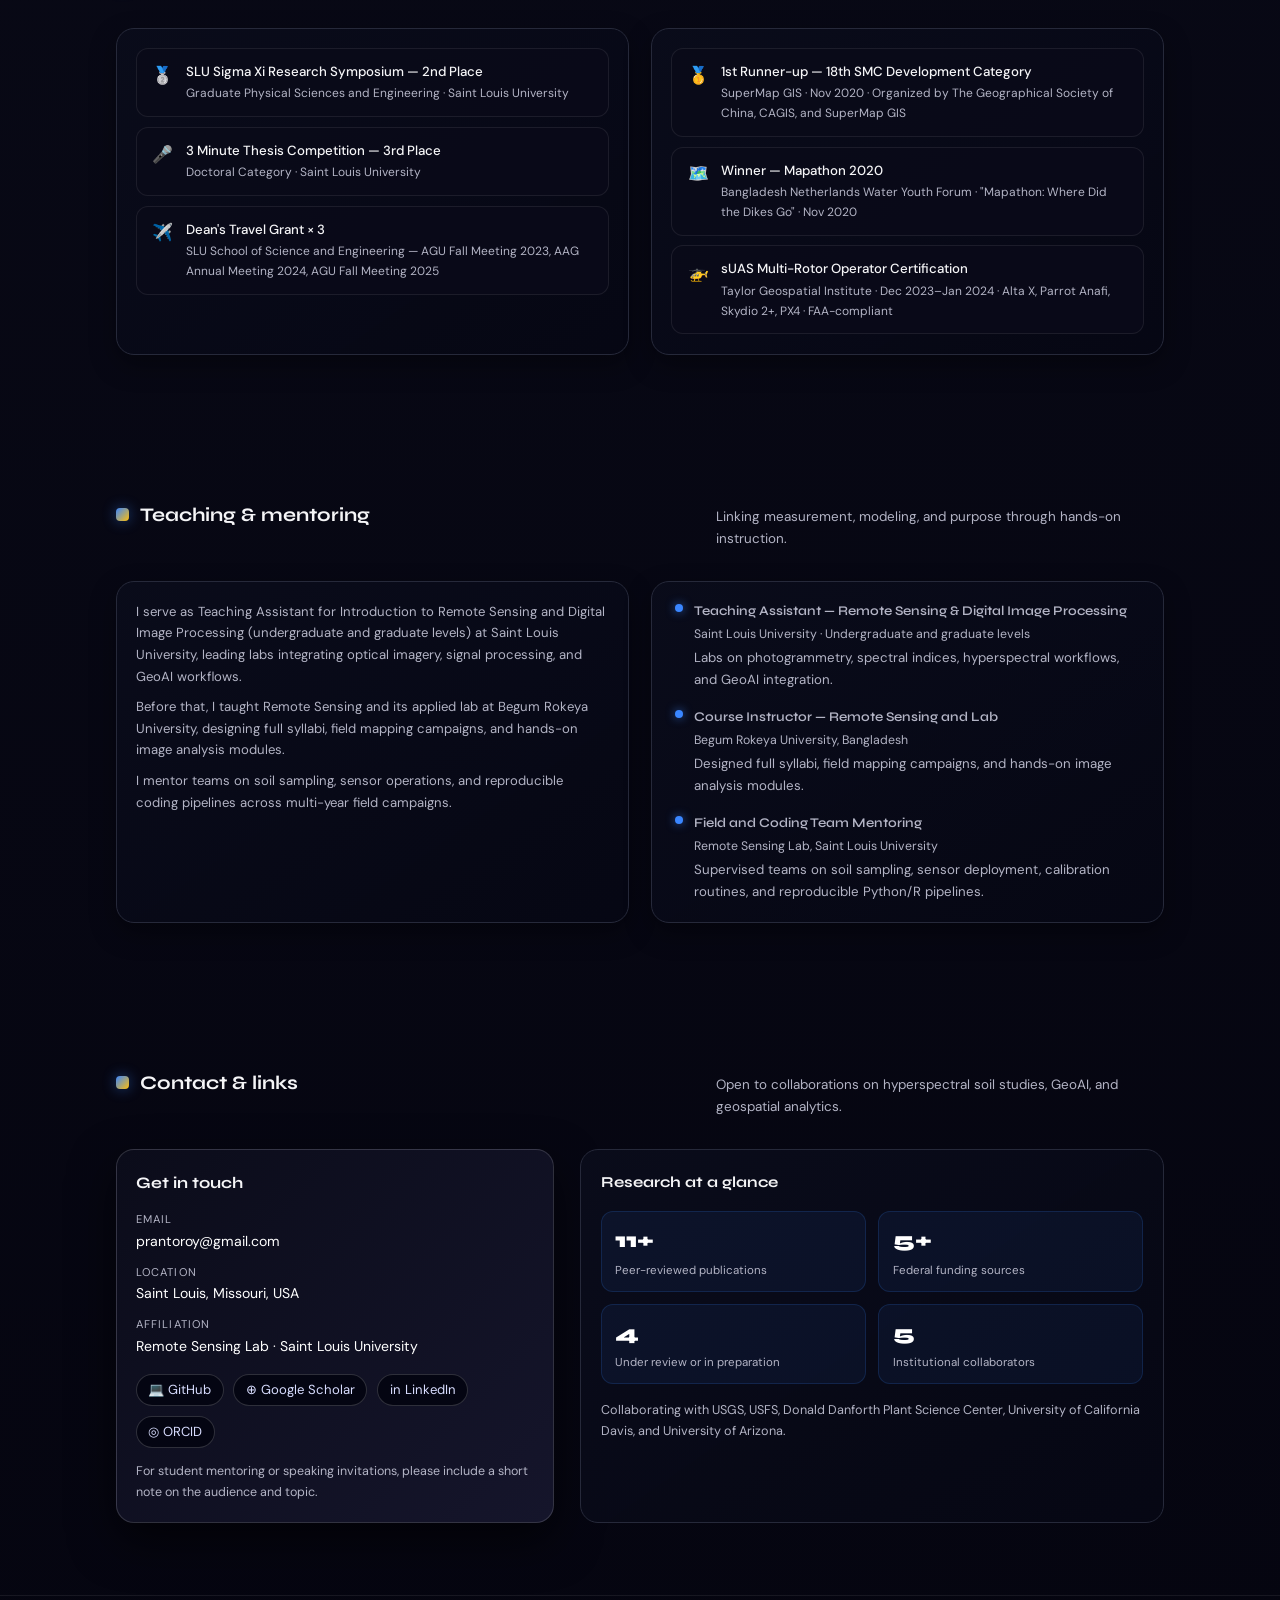
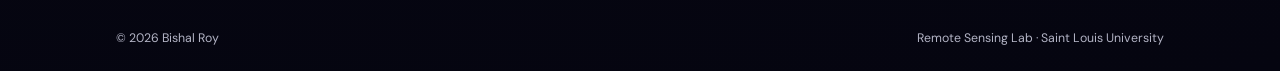
==== commit dde658db: "Update index.html" ====
--- a/index.html
+++ b/index.html
@@ -2,1421 +2,662 @@
 <html lang="en">
 <head>
   <meta charset="UTF-8">
-  <title>Bishal Roy - Geoinformatics and Geospatial Analytics</title>
+  <title>Bishal Roy — GeoAI · Remote Sensing · Soil Carbon</title>
   <meta name="viewport" content="width=device-width, initial-scale=1">
-  <meta name="description" content="Research portfolio of Bishal Roy, PhD candidate in Geoinformatics and Geospatial Analytics, focusing on hyperspectral remote sensing, soil carbon, and physics informed GeoAI.">
+  <meta name="description" content="Bishal Roy — PhD candidate in Geoinformatics and Geospatial Analytics at Saint Louis University. Research in hyperspectral remote sensing, physics-aware GeoAI, and depth-resolved soil carbon mapping.">
+  <link rel="preconnect" href="https://fonts.googleapis.com">
+  <link href="https://fonts.googleapis.com/css2?family=Syne:wght@400;500;600;700;800&family=DM+Sans:ital,wght@0,300;0,400;0,500;1,400&display=swap" rel="stylesheet">
   <style>
     :root {
       --bg: #060714;
       --bg-soft: #101322;
       --bg-softer: #181b2c;
       --accent: #3a86ff;
-      --accent-soft: rgba(58, 134, 255, 0.12);
+      --accent-soft: rgba(58,134,255,0.12);
       --accent-strong: #ffbe0b;
       --text: #f5f5f7;
       --text-muted: #b3b4c5;
       --border: #26293a;
       --card-radius: 18px;
       --max-width: 1100px;
-      --shadow-soft: 0 18px 45px rgba(0, 0, 0, 0.6);
-      --shadow-subtle: 0 10px 26px rgba(0, 0, 0, 0.35);
+      --shadow-soft: 0 18px 45px rgba(0,0,0,0.6);
+      --shadow-subtle: 0 10px 26px rgba(0,0,0,0.35);
+      --font-display: 'Syne', sans-serif;
+      --font-body: 'DM Sans', sans-serif;
     }
-
-    * {
-      box-sizing: border-box;
-      margin: 0;
-      padding: 0;
+    *, *::before, *::after { box-sizing: border-box; margin: 0; padding: 0; }
+    html { scroll-behavior: smooth; }
+    body { font-family: var(--font-body); background: radial-gradient(circle at top left, #16213e 0, #0b0c1a 45%, #050510 100%); color: var(--text); line-height: 1.65; }
+    a { color: inherit; text-decoration: none; }
+    img { max-width: 100%; display: block; }
+    .page { min-height: 100vh; display: flex; flex-direction: column; }
+    .shell { width: 100%; max-width: var(--max-width); margin: 0 auto; padding: 0 1.6rem; }
+    section { padding: 4.5rem 0; scroll-margin-top: 80px; }
+
+    /* nav */
+    .nav { position: sticky; top: 0; z-index: 50; backdrop-filter: blur(22px); background: linear-gradient(to bottom, rgba(5,5,15,0.96), rgba(5,5,15,0.86)); border-bottom: 1px solid rgba(255,255,255,0.05); }
+    .nav-inner { display: flex; align-items: center; justify-content: space-between; height: 64px; }
+    .nav-brand { display: flex; align-items: center; gap: 0.6rem; font-family: var(--font-display); }
+    .nav-logo { width: 32px; height: 32px; border-radius: 999px; border: 1px solid rgba(255,255,255,0.15); background: var(--bg-softer); display: flex; align-items: center; justify-content: center; font-size: 0.82rem; font-weight: 700; color: var(--accent); }
+    .nav-brand-text { display: flex; flex-direction: column; gap: 0.1rem; }
+    .nav-name { font-weight: 700; letter-spacing: 0.03em; font-size: 1rem; }
+    .nav-role { font-size: 0.72rem; color: var(--text-muted); font-family: var(--font-body); }
+    .nav-links { display: flex; align-items: center; gap: 1.5rem; font-size: 0.87rem; }
+    .nav-link { color: var(--text-muted); position: relative; padding-bottom: 2px; transition: color 0.15s; }
+    .nav-link::after { content: ""; position: absolute; left: 0; bottom: -3px; width: 0; height: 2px; border-radius: 999px; background: linear-gradient(90deg, var(--accent), var(--accent-strong)); transition: width 0.2s ease; }
+    .nav-link:hover { color: var(--text); }
+    .nav-link:hover::after { width: 100%; }
+    .nav-cta { display: inline-flex; align-items: center; gap: 0.35rem; padding: 0.35rem 0.9rem; border-radius: 999px; border: 1px solid rgba(255,255,255,0.12); background: radial-gradient(circle at top left, rgba(58,134,255,0.35), rgba(5,6,20,0.9)); font-size: 0.79rem; text-transform: uppercase; letter-spacing: 0.12em; box-shadow: 0 0 22px rgba(58,134,255,0.28); font-family: var(--font-display); }
+    .nav-cta-dot { width: 6px; height: 6px; border-radius: 999px; background: var(--accent-strong); box-shadow: 0 0 8px rgba(255,190,11,0.9); }
+    .nav-menu-toggle { display: none; border: none; background: transparent; color: var(--text); font-size: 1.3rem; cursor: pointer; }
+    @media (max-width: 780px) {
+      .nav-links { display: none; }
+      .nav-menu-toggle { display: inline-flex; }
+      .nav-links.mobile-open { position: absolute; top: 64px; right: 0; left: 0; flex-direction: column; gap: 0.85rem; padding: 1.2rem 1.6rem 1.4rem; background: radial-gradient(circle at top, #16172a 0, #050515 60%); border-bottom: 1px solid rgba(255,255,255,0.08); }
+      .nav-cta { align-self: flex-start; }
     }
 
-    body {
-      font-family: system-ui, -apple-system, BlinkMacSystemFont, "Segoe UI", sans-serif;
-      background: radial-gradient(circle at top left, #16213e 0, #0b0c1a 45%, #050510 100%);
-      color: var(--text);
-      line-height: 1.6;
-    }
-
-    a {
-      color: inherit;
-      text-decoration: none;
-    }
-
-    img {
-      max-width: 100%;
-      display: block;
-    }
-
-    /* Layout wrappers */
-
-    .page {
-      min-height: 100vh;
-      display: flex;
-      flex-direction: column;
-    }
-
-    .shell {
-      width: 100%;
-      max-width: var(--max-width);
-      margin: 0 auto;
-      padding: 0 1.6rem;
-    }
-
-    section {
-      padding: 4.5rem 0;
-      scroll-margin-top: 90px;
-    }
-
-    /* Navigation */
-
-    .nav {
-      position: sticky;
-      top: 0;
-      z-index: 50;
-      backdrop-filter: blur(22px);
-      background: linear-gradient(to bottom, rgba(5, 5, 15, 0.95), rgba(5, 5, 15, 0.86));
-      border-bottom: 1px solid rgba(255, 255, 255, 0.05);
-    }
-
-    .nav-inner {
-      display: flex;
-      align-items: center;
-      justify-content: space-between;
-      height: 64px;
-    }
-
-    .nav-brand {
-      display: flex;
-      align-items: center;
-      gap: 0.6rem;
-      font-size: 1rem;
-    }
-
-    .nav-logo {
-      width: 32px;
-      height: 32px;
-      border-radius: 999px;
-      border: 1px solid rgba(255, 255, 255, 0.12);
-      overflow: hidden;
-      box-shadow: var(--shadow-subtle);
-    }
-
-    .nav-brand-text {
-      display: flex;
-      flex-direction: column;
-      gap: 0.1rem;
-    }
-
-    .nav-name {
-      font-weight: 600;
-      letter-spacing: 0.03em;
-    }
-
-    .nav-role {
-      font-size: 0.78rem;
-      color: var(--text-muted);
-    }
-
-    .nav-links {
-      display: flex;
-      align-items: center;
-      gap: 1.6rem;
-      font-size: 0.9rem;
-    }
-
-    .nav-link {
-      color: var(--text-muted);
-      position: relative;
-      padding-bottom: 2px;
-    }
-
-    .nav-link::after {
-      content: "";
-      position: absolute;
-      left: 0;
-      bottom: -3px;
-      width: 0;
-      height: 2px;
-      border-radius: 999px;
-      background: linear-gradient(90deg, var(--accent), var(--accent-strong));
-      transition: width 0.2s ease;
-    }
-
-    .nav-link:hover {
-      color: var(--text);
-    }
-
-    .nav-link:hover::after {
-      width: 100%;
-    }
-
-    .nav-cta {
-      display: inline-flex;
-      align-items: center;
-      gap: 0.35rem;
-      padding: 0.35rem 0.85rem;
-      border-radius: 999px;
-      border: 1px solid rgba(255, 255, 255, 0.12);
-      background: radial-gradient(circle at top left, rgba(58, 134, 255, 0.35), rgba(5, 6, 20, 0.9));
-      font-size: 0.82rem;
-      text-transform: uppercase;
-      letter-spacing: 0.12em;
-      box-shadow: 0 0 24px rgba(58, 134, 255, 0.32);
-    }
-
-    .nav-cta span {
-      font-size: 0.95em;
-    }
-
-    .nav-cta-dot {
-      width: 6px;
-      height: 6px;
-      border-radius: 999px;
-      background: var(--accent-strong);
-      box-shadow: 0 0 8px rgba(255, 190, 11, 0.9);
-    }
-
-    .nav-menu-toggle {
-      display: none;
-      border: none;
-      background: transparent;
-      color: var(--text);
-      font-size: 1.3rem;
-      cursor: pointer;
-    }
-
-    @media (max-width: 780px) {
-      .nav-links {
-        display: none;
-      }
-      .nav-menu-toggle {
-        display: inline-flex;
-      }
-      .nav-links.mobile-open {
-        position: absolute;
-        top: 64px;
-        right: 0;
-        left: 0;
-        flex-direction: column;
-        gap: 0.85rem;
-        padding: 1.2rem 1.6rem 1.4rem;
-        background: radial-gradient(circle at top, #16172a 0, #050515 45%, #050510 100%);
-        border-bottom: 1px solid rgba(255, 255, 255, 0.08);
-      }
-      .nav-cta {
-        align-self: flex-start;
-      }
-    }
-
-    /* Hero */
-
-    .hero {
-      padding: 3.6rem 0 2.4rem;
-    }
-
-    .hero-grid {
-      display: grid;
-      grid-template-columns: minmax(0, 3fr) minmax(0, 2.2fr);
-      gap: 2.4rem;
-      align-items: center;
-    }
-
-    @media (max-width: 900px) {
-      .hero-grid {
-        grid-template-columns: minmax(0, 1fr);
-      }
-    }
-
-    .hero-kicker {
-      display: inline-flex;
-      align-items: center;
-      gap: 0.45rem;
-      font-size: 0.8rem;
-      color: var(--accent-strong);
-      text-transform: uppercase;
-      letter-spacing: 0.18em;
-      background: rgba(58, 134, 255, 0.12);
-      padding: 0.25rem 0.75rem;
-      border-radius: 999px;
-      border: 1px solid rgba(58, 134, 255, 0.3);
-      margin-bottom: 1.4rem;
-    }
-
-    .hero-kicker-dot {
-      width: 7px;
-      height: 7px;
-      border-radius: 999px;
-      background: var(--accent-strong);
-    }
-
-    .hero-title {
-      font-size: clamp(2.4rem, 4vw, 3rem);
-      font-weight: 650;
-      line-height: 1.1;
-      margin-bottom: 1rem;
-    }
-
-    .hero-highlight {
-      background: linear-gradient(120deg, #ffffff, #7ec8ff, #ffbe0b);
-      -webkit-background-clip: text;
-      background-clip: text;
-      color: transparent;
-    }
-
-    .hero-subtitle {
-      font-size: 1rem;
-      color: var(--text-muted);
-      margin-bottom: 1.4rem;
-      max-width: 40rem;
-    }
-
-    .hero-tags {
-      display: flex;
-      flex-wrap: wrap;
-      gap: 0.5rem;
-      margin-bottom: 1.8rem;
-    }
-
-    .tag {
-      font-size: 0.78rem;
-      padding: 0.25rem 0.7rem;
-      border-radius: 999px;
-      border: 1px solid rgba(255, 255, 255, 0.12);
-      color: var(--text-muted);
-      background: rgba(10, 10, 30, 0.85);
-    }
-
-    .hero-actions {
-      display: flex;
-      flex-wrap: wrap;
-      gap: 0.9rem;
-      align-items: center;
-    }
-
-    .btn {
-      display: inline-flex;
-      align-items: center;
-      justify-content: center;
-      gap: 0.45rem;
-      padding: 0.6rem 1.2rem;
-      border-radius: 999px;
-      font-size: 0.9rem;
-      border: 1px solid transparent;
-      cursor: pointer;
-      transition: transform 0.13s ease, box-shadow 0.13s ease, background 0.13s ease;
-      backdrop-filter: blur(6px);
-    }
-
-    .btn-primary {
-      background: linear-gradient(120deg, var(--accent), #7ec8ff);
-      color: #050510;
-      box-shadow: 0 14px 30px rgba(46, 130, 255, 0.35);
-    }
-
-    .btn-ghost {
-      border-color: rgba(255, 255, 255, 0.18);
-      background: rgba(5, 5, 20, 0.85);
-      color: var(--text-muted);
-    }
-
-    .btn:hover {
-      transform: translateY(-1px);
-      box-shadow: 0 14px 32px rgba(0, 0, 0, 0.65);
-    }
-
-    .btn span.icon {
-      font-size: 1.05rem;
-    }
-
-    .hero-meta {
-      display: flex;
-      flex-wrap: wrap;
-      gap: 1.2rem;
-      margin-top: 1.4rem;
-      font-size: 0.78rem;
-      color: var(--text-muted);
-    }
-
-    .hero-meta-item strong {
-      display: block;
-      color: var(--text);
-      font-weight: 500;
-      margin-bottom: 0.1rem;
-    }
-
-    .hero-visual {
-      display: flex;
-      justify-content: center;
-    }
-
-    .hero-card {
-      width: 100%;
-      max-width: 330px;
-      border-radius: 24px;
-      background: radial-gradient(circle at top left, #3a86ff22 0, #050515 40%, #050510 100%);
-      border: 1px solid rgba(255, 255, 255, 0.12);
-      padding: 1.1rem;
-      box-shadow: var(--shadow-soft);
-      position: relative;
-      overflow: hidden;
-    }
-
-    .hero-card-header {
-      display: flex;
-      align-items: center;
-      justify-content: space-between;
-      margin-bottom: 0.8rem;
-    }
-
-    .hero-pill {
-      font-size: 0.7rem;
-      padding: 0.12rem 0.55rem;
-      border-radius: 999px;
-      border: 1px solid rgba(255, 255, 255, 0.15);
-      color: var(--text-muted);
-      background: rgba(8, 10, 30, 0.9);
-    }
-
-    .hero-chip {
-      font-size: 0.7rem;
-      padding: 0.12rem 0.55rem;
-      border-radius: 999px;
-      color: var(--accent-strong);
-      background: rgba(255, 190, 11, 0.12);
-      border: 1px solid rgba(255, 190, 11, 0.5);
-    }
-
-    .hero-photo-wrap {
-      position: relative;
-      border-radius: 999px;
-      width: 110px;
-      height: 110px;
-      overflow: hidden;
-      border: 2px solid rgba(255, 255, 255, 0.38);
-      box-shadow: 0 16px 35px rgba(0, 0, 0, 0.7);
-      margin-bottom: 0.8rem;
-    }
-
-    .hero-photo {
-      width: 100%;
-      height: 100%;
-      object-fit: cover;
-    }
-
-    .hero-card-body {
-      font-size: 0.8rem;
-      color: var(--text-muted);
-    }
-
-    .hero-small-metric {
-      display: flex;
-      align-items: center;
-      justify-content: space-between;
-      margin-top: 0.9rem;
-      padding-top: 0.7rem;
-      border-top: 1px dashed rgba(255, 255, 255, 0.14);
-    }
-
-    .hero-small-metric-item {
-      display: flex;
-      flex-direction: column;
-      gap: 0.1rem;
-      font-size: 0.78rem;
-    }
-
-    .metric-label {
-      color: var(--text-muted);
-    }
-
-    .metric-value {
-      color: #ffffff;
-      font-weight: 500;
-    }
-
-    /* Section headers */
-
-    .section-header {
-      display: flex;
-      justify-content: space-between;
-      align-items: baseline;
-      gap: 1.2rem;
-      margin-bottom: 1.8rem;
-    }
-
-    .section-title-wrap {
-      display: flex;
-      align-items: center;
-      gap: 0.7rem;
-    }
-
-    .section-badge {
-      width: 14px;
-      height: 14px;
-      border-radius: 4px;
-      background: linear-gradient(135deg, var(--accent), var(--accent-strong));
-      box-shadow: 0 0 16px rgba(58, 134, 255, 0.45);
-    }
-
-    .section-title {
-      font-size: 1.2rem;
-      font-weight: 550;
-    }
-
-    .section-subtitle {
-      font-size: 0.85rem;
-      color: var(--text-muted);
-      max-width: 26rem;
-    }
-
-    @media (max-width: 780px) {
-      .section-header {
-        flex-direction: column;
-        align-items: flex-start;
-      }
-    }
-
-    /* Cards and grids */
-
-    .grid-2 {
-      display: grid;
-      grid-template-columns: repeat(2, minmax(0, 1fr));
-      gap: 1.4rem;
-    }
-
-    .grid-3 {
-      display: grid;
-      grid-template-columns: repeat(3, minmax(0, 1fr));
-      gap: 1.4rem;
-    }
-
-    @media (max-width: 900px) {
-      .grid-2, .grid-3 {
-        grid-template-columns: minmax(0, 1fr);
-      }
-    }
-
-    .card {
-      border-radius: var(--card-radius);
-      background: linear-gradient(145deg, rgba(10, 12, 26, 0.96), rgba(6, 7, 20, 0.98));
-      border: 1px solid var(--border);
-      padding: 1.1rem 1.1rem 1.1rem;
-      box-shadow: var(--shadow-subtle);
-      position: relative;
-      overflow: hidden;
-    }
-
-    .card-header-row {
-      display: flex;
-      justify-content: space-between;
-      align-items: flex-start;
-      gap: 0.6rem;
-      margin-bottom: 0.65rem;
-    }
-
-    .card-title {
-      font-size: 0.98rem;
-      font-weight: 520;
-      margin-bottom: 0.15rem;
-    }
-
-    .card-meta {
-      font-size: 0.78rem;
-      color: var(--text-muted);
-    }
-
-    .card-label {
-      font-size: 0.7rem;
-      padding: 0.15rem 0.55rem;
-      border-radius: 999px;
-      background: var(--accent-soft);
-      color: #cddcff;
-      border: 1px solid rgba(58, 134, 255, 0.45);
-    }
-
-    .card-body {
-      font-size: 0.82rem;
-      color: var(--text-muted);
-    }
-
-    .card-body p {
-      margin-bottom: 0.55rem;
-    }
-
-    .pill-row {
-      display: flex;
-      flex-wrap: wrap;
-      gap: 0.4rem;
-      margin-top: 0.4rem;
-    }
-
-    .pill {
-      font-size: 0.7rem;
-      padding: 0.14rem 0.55rem;
-      border-radius: 999px;
-      border: 1px solid rgba(255, 255, 255, 0.14);
-      color: var(--text-muted);
-      background: rgba(4, 5, 18, 0.95);
-    }
-
-    .card-footer-links {
-      display: flex;
-      flex-wrap: wrap;
-      gap: 0.7rem;
-      margin-top: 0.7rem;
-      font-size: 0.8rem;
-    }
-
-    .link-pill {
-      display: inline-flex;
-      align-items: center;
-      gap: 0.35rem;
-      padding: 0.18rem 0.65rem;
-      border-radius: 999px;
-      border: 1px solid rgba(255, 255, 255, 0.18);
-      background: rgba(9, 10, 28, 0.95);
-      color: #d8ddff;
-    }
-
-    .link-pill span.icon {
-      font-size: 0.95rem;
-    }
-
-    .card-banner-image {
-      border-radius: 12px;
-      overflow: hidden;
-      margin-bottom: 0.7rem;
-      border: 1px solid rgba(255, 255, 255, 0.08);
-    }
-
-    /* Publications */
-
-    .pub-list {
-      display: flex;
-      flex-direction: column;
-      gap: 1rem;
-      font-size: 0.84rem;
-    }
-
-    .pub-item {
-      padding: 0.85rem 0.95rem;
-      border-radius: 14px;
-      background: linear-gradient(120deg, rgba(10, 11, 25, 0.9), rgba(6, 7, 18, 0.96));
-      border: 1px solid rgba(255, 255, 255, 0.09);
-    }
-
-    .pub-authors {
-      margin-bottom: 0.1rem;
-    }
-
-    .pub-title {
-      font-weight: 500;
-      margin-bottom: 0.1rem;
-    }
-
-    .pub-venue {
-      color: var(--text-muted);
-      font-size: 0.8rem;
-      margin-bottom: 0.2rem;
-    }
-
-    .pub-links {
-      display: flex;
-      flex-wrap: wrap;
-      gap: 0.5rem;
-      font-size: 0.78rem;
-      margin-top: 0.3rem;
-    }
-
-    .pub-tag {
-      font-size: 0.7rem;
-      padding: 0.12rem 0.5rem;
-      border-radius: 999px;
-      background: rgba(58, 134, 255, 0.13);
-      color: #dbe7ff;
-      border: 1px solid rgba(58, 134, 255, 0.45);
-    }
-
-    /* Teaching */
-
-    .timeline {
-      display: flex;
-      flex-direction: column;
-      gap: 0.9rem;
-    }
-
-    .timeline-item {
-      position: relative;
-      padding-left: 1.4rem;
-      font-size: 0.84rem;
-    }
-
-    .timeline-dot {
-      position: absolute;
-      left: 0.25rem;
-      top: 0.2rem;
-      width: 8px;
-      height: 8px;
-      border-radius: 999px;
-      background: var(--accent);
-      box-shadow: 0 0 10px rgba(58, 134, 255, 0.7);
-    }
-
-    .timeline-title {
-      font-weight: 500;
-      margin-bottom: 0.1rem;
-    }
-
-    .timeline-meta {
-      font-size: 0.78rem;
-      color: var(--text-muted);
-      margin-bottom: 0.15rem;
-    }
-
-    /* Contact */
-
-    .contact-grid {
-      display: grid;
-      grid-template-columns: minmax(0, 1.2fr) minmax(0, 1.4fr);
-      gap: 1.6rem;
-    }
-
-    @media (max-width: 900px) {
-      .contact-grid {
-        grid-template-columns: minmax(0, 1fr);
-      }
-    }
-
-    .contact-card {
-      border-radius: var(--card-radius);
-      background: linear-gradient(135deg, #0b0c1a, #15152b);
-      border: 1px solid rgba(255, 255, 255, 0.16);
-      padding: 1.2rem 1.15rem;
-      box-shadow: var(--shadow-soft);
-      font-size: 0.88rem;
-      color: var(--text-muted);
-    }
-
-    .contact-row {
-      display: flex;
-      flex-direction: column;
-      gap: 0.4rem;
-      margin-top: 0.6rem;
-    }
-
-    .contact-label {
-      font-size: 0.78rem;
-      color: var(--text-muted);
-    }
-
-    .contact-value {
-      color: #ffffff;
-      font-size: 0.9rem;
-    }
-
-    .social-row {
-      display: flex;
-      flex-wrap: wrap;
-      gap: 0.65rem;
-      margin-top: 0.85rem;
-      font-size: 0.84rem;
-    }
-
-    .social-pill {
-      display: inline-flex;
-      align-items: center;
-      gap: 0.4rem;
-      padding: 0.26rem 0.7rem;
-      border-radius: 999px;
-      border: 1px solid rgba(255, 255, 255, 0.18);
-      background: rgba(5, 6, 18, 0.96);
-      color: #d8ddff;
-    }
-
-    .contact-note {
-      font-size: 0.8rem;
-      color: var(--text-muted);
-      margin-top: 0.6rem;
-    }
-
-    .contact-side {
-      font-size: 0.84rem;
-      color: var(--text-muted);
-    }
-
-    .contact-side-list {
-      margin-top: 0.7rem;
-      padding-left: 1.1rem;
-    }
-
-    .contact-side-list li {
-      margin-bottom: 0.35rem;
-    }
-
-    /* Footer */
-
-    .footer {
-      padding: 2rem 0 1.4rem;
-      border-top: 1px solid rgba(255, 255, 255, 0.08);
-      font-size: 0.78rem;
-      color: var(--text-muted);
-    }
-
-    .footer-inner {
-      display: flex;
-      justify-content: space-between;
-      align-items: center;
-      gap: 0.8rem;
-      flex-wrap: wrap;
-    }
-
-    .footer-right {
-      display: flex;
-      gap: 0.7rem;
-      flex-wrap: wrap;
-    }
+    /* funders */
+    .funders { background: linear-gradient(135deg, #0c0d1e, #13142a); padding: 1.6rem 0; border-bottom: 1px solid rgba(255,255,255,0.06); }
+    .funders-label { font-size: 0.7rem; color: var(--text-muted); text-transform: uppercase; letter-spacing: 0.16em; text-align: center; margin-bottom: 1.1rem; font-family: var(--font-display); }
+    .funders-row { display: flex; justify-content: center; align-items: center; flex-wrap: wrap; gap: 1.2rem; }
+    .funder-logo-wrap { background: #ffffff; border-radius: 9px; padding: 0.4rem 0.8rem; display: flex; align-items: center; justify-content: center; height: 54px; transition: opacity 0.2s, transform 0.2s; opacity: 0.9; }
+    .funder-logo-wrap:hover { opacity: 1; transform: translateY(-1px); }
+    .funder-logo-wrap img { height: 34px; width: auto; max-width: 100px; object-fit: contain; }
+
+    /* hero */
+    .hero { padding: 3.8rem 0 2.6rem; }
+    .hero-grid { display: grid; grid-template-columns: minmax(0,3fr) minmax(0,2fr); gap: 2.8rem; align-items: center; }
+    @media (max-width: 900px) { .hero-grid { grid-template-columns: 1fr; } }
+    .hero-kicker { display: inline-flex; align-items: center; gap: 0.45rem; font-size: 0.75rem; color: var(--accent-strong); text-transform: uppercase; letter-spacing: 0.18em; background: rgba(58,134,255,0.1); padding: 0.22rem 0.7rem; border-radius: 999px; border: 1px solid rgba(58,134,255,0.28); margin-bottom: 1.3rem; font-family: var(--font-display); }
+    .hero-kicker-dot { width: 7px; height: 7px; border-radius: 999px; background: var(--accent-strong); box-shadow: 0 0 8px rgba(255,190,11,0.8); }
+    .hero-title { font-family: var(--font-display); font-size: clamp(2.1rem, 3.8vw, 2.85rem); font-weight: 800; line-height: 1.08; margin-bottom: 1rem; }
+    .hero-highlight { background: linear-gradient(120deg, #ffffff, #7ec8ff, #ffbe0b); -webkit-background-clip: text; background-clip: text; color: transparent; }
+    .hero-subtitle { font-size: 0.96rem; color: var(--text-muted); margin-bottom: 1.4rem; max-width: 40rem; }
+    .hero-tags { display: flex; flex-wrap: wrap; gap: 0.45rem; margin-bottom: 1.8rem; }
+    .tag { font-size: 0.76rem; padding: 0.22rem 0.65rem; border-radius: 999px; border: 1px solid rgba(255,255,255,0.11); color: var(--text-muted); background: rgba(10,10,30,0.85); }
+    .hero-actions { display: flex; flex-wrap: wrap; gap: 0.9rem; align-items: center; }
+    .btn { display: inline-flex; align-items: center; justify-content: center; gap: 0.45rem; padding: 0.6rem 1.25rem; border-radius: 999px; font-size: 0.88rem; border: 1px solid transparent; cursor: pointer; transition: transform 0.13s, box-shadow 0.13s; font-family: var(--font-body); }
+    .btn-primary { background: linear-gradient(120deg, var(--accent), #7ec8ff); color: #050510; box-shadow: 0 14px 30px rgba(46,130,255,0.35); }
+    .btn-ghost { border-color: rgba(255,255,255,0.18); background: rgba(5,5,20,0.85); color: var(--text-muted); }
+    .btn:hover { transform: translateY(-1px); box-shadow: 0 14px 32px rgba(0,0,0,0.65); }
+    .hero-meta { display: flex; flex-wrap: wrap; gap: 1.4rem; margin-top: 1.5rem; font-size: 0.78rem; color: var(--text-muted); }
+    .hero-meta-item strong { display: block; color: var(--text); font-weight: 500; margin-bottom: 0.1rem; }
+    .hero-visual { display: flex; justify-content: center; }
+    .hero-card { width: 100%; max-width: 320px; border-radius: 24px; background: radial-gradient(circle at top left, #3a86ff22 0, #050515 40%); border: 1px solid rgba(255,255,255,0.12); padding: 1.15rem; box-shadow: var(--shadow-soft); }
+    .hero-card-header { display: flex; align-items: center; justify-content: space-between; margin-bottom: 0.8rem; }
+    .hero-pill { font-size: 0.68rem; padding: 0.12rem 0.55rem; border-radius: 999px; border: 1px solid rgba(255,255,255,0.14); color: var(--text-muted); background: rgba(8,10,30,0.9); }
+    .hero-chip { font-size: 0.68rem; padding: 0.12rem 0.55rem; border-radius: 999px; color: var(--accent-strong); background: rgba(255,190,11,0.1); border: 1px solid rgba(255,190,11,0.45); }
+    .hero-photo-wrap { border-radius: 999px; width: 110px; height: 110px; overflow: hidden; border: 2px solid rgba(255,255,255,0.35); box-shadow: 0 16px 35px rgba(0,0,0,0.65); margin-bottom: 0.85rem; background: var(--bg-softer); }
+    .hero-photo { width: 100%; height: 100%; object-fit: cover; }
+    .hero-card-body { font-size: 0.79rem; color: var(--text-muted); line-height: 1.55; }
+
+    /* section headers */
+    .section-header { display: flex; justify-content: space-between; align-items: baseline; gap: 1.2rem; margin-bottom: 1.9rem; }
+    .section-title-wrap { display: flex; align-items: center; gap: 0.7rem; }
+    .section-badge { width: 13px; height: 13px; border-radius: 4px; background: linear-gradient(135deg, var(--accent), var(--accent-strong)); box-shadow: 0 0 14px rgba(58,134,255,0.45); }
+    .section-title { font-family: var(--font-display); font-size: 1.2rem; font-weight: 700; }
+    .section-subtitle { font-size: 0.84rem; color: var(--text-muted); max-width: 28rem; }
+    @media (max-width: 780px) { .section-header { flex-direction: column; align-items: flex-start; } }
+
+    /* cards */
+    .grid-2 { display: grid; grid-template-columns: repeat(2,minmax(0,1fr)); gap: 1.4rem; }
+    @media (max-width: 900px) { .grid-2 { grid-template-columns: 1fr; } }
+    .card { border-radius: var(--card-radius); background: linear-gradient(145deg, rgba(10,12,26,0.96), rgba(6,7,20,0.98)); border: 1px solid var(--border); padding: 1.2rem; box-shadow: var(--shadow-subtle); }
+    .card-body { font-size: 0.82rem; color: var(--text-muted); }
+    .card-body p { margin-bottom: 0.55rem; }
+    .pill-row { display: flex; flex-wrap: wrap; gap: 0.4rem; margin-top: 0.5rem; }
+    .pill { font-size: 0.7rem; padding: 0.14rem 0.55rem; border-radius: 999px; border: 1px solid rgba(255,255,255,0.13); color: var(--text-muted); background: rgba(4,5,18,0.95); }
+    .card-footer-links { display: flex; flex-wrap: wrap; gap: 0.65rem; margin-top: 0.85rem; font-size: 0.79rem; }
+    .link-pill { display: inline-flex; align-items: center; gap: 0.35rem; padding: 0.18rem 0.65rem; border-radius: 999px; border: 1px solid rgba(255,255,255,0.17); background: rgba(9,10,28,0.95); color: #d8ddff; transition: border-color 0.15s, color 0.15s; }
+    .link-pill:hover { border-color: rgba(58,134,255,0.5); color: #fff; }
+
+    /* publications */
+    .pub-list { display: flex; flex-direction: column; }
+    .pub-group-label { font-family: var(--font-display); font-size: 0.7rem; font-weight: 700; text-transform: uppercase; letter-spacing: 0.15em; color: var(--accent); margin: 1.5rem 0 0.65rem; padding-bottom: 0.35rem; border-bottom: 1px solid rgba(58,134,255,0.2); }
+    .pub-group-label:first-child { margin-top: 0; }
+    .pub-item { padding: 0.9rem 1rem; border-radius: 13px; background: linear-gradient(120deg, rgba(10,11,25,0.9), rgba(6,7,18,0.96)); border: 1px solid rgba(255,255,255,0.08); margin-bottom: 0.5rem; transition: border-color 0.15s; }
+    .pub-item:hover { border-color: rgba(58,134,255,0.28); }
+    .pub-authors { font-size: 0.79rem; color: var(--text-muted); margin-bottom: 0.18rem; line-height: 1.5; }
+    .pub-authors strong { color: var(--text); font-weight: 600; }
+    .pub-title { font-size: 0.87rem; font-weight: 500; margin-bottom: 0.14rem; color: var(--text); line-height: 1.45; }
+    .pub-venue { color: var(--accent); font-size: 0.78rem; margin-bottom: 0.22rem; font-style: italic; }
+    .pub-links { display: flex; flex-wrap: wrap; gap: 0.45rem; margin-top: 0.3rem; align-items: center; }
+    .pub-tag { font-size: 0.67rem; padding: 0.1rem 0.48rem; border-radius: 999px; background: rgba(58,134,255,0.12); color: #dbe7ff; border: 1px solid rgba(58,134,255,0.35); }
+    .pub-tag-review { font-size: 0.67rem; padding: 0.1rem 0.48rem; border-radius: 999px; background: rgba(255,190,11,0.1); color: #ffe9a0; border: 1px solid rgba(255,190,11,0.32); }
+
+    /* equipment */
+    .equip-grid { display: grid; grid-template-columns: repeat(3,minmax(0,1fr)); gap: 1rem; }
+    @media (max-width: 900px) { .equip-grid { grid-template-columns: repeat(2,1fr); } }
+    @media (max-width: 580px) { .equip-grid { grid-template-columns: 1fr; } }
+    .equip-card { border-radius: 14px; background: linear-gradient(145deg, rgba(10,12,26,0.96), rgba(6,7,20,0.98)); border: 1px solid var(--border); padding: 1rem 1.1rem; }
+    .equip-card-title { font-family: var(--font-display); font-size: 0.78rem; font-weight: 700; color: var(--accent); text-transform: uppercase; letter-spacing: 0.1em; margin-bottom: 0.6rem; }
+    .equip-list { list-style: none; display: flex; flex-direction: column; gap: 0.28rem; }
+    .equip-list li { font-size: 0.78rem; color: var(--text-muted); padding-left: 0.9rem; position: relative; line-height: 1.45; }
+    .equip-list li::before { content: "·"; position: absolute; left: 0; color: var(--accent); }
+
+    /* awards */
+    .award-list { display: flex; flex-direction: column; gap: 0.6rem; }
+    .award-item { display: flex; gap: 0.8rem; align-items: flex-start; padding: 0.75rem 0.95rem; border-radius: 12px; background: rgba(10,11,25,0.9); border: 1px solid rgba(255,255,255,0.08); }
+    .award-icon { font-size: 1.05rem; flex-shrink: 0; margin-top: 0.05rem; }
+    .award-title { font-size: 0.83rem; font-weight: 500; color: var(--text); margin-bottom: 0.1rem; }
+    .award-meta { font-size: 0.75rem; color: var(--text-muted); }
+
+    /* teaching */
+    .timeline { display: flex; flex-direction: column; gap: 1rem; }
+    .timeline-item { position: relative; padding-left: 1.4rem; font-size: 0.83rem; }
+    .timeline-dot { position: absolute; left: 0.2rem; top: 0.22rem; width: 8px; height: 8px; border-radius: 999px; background: var(--accent); box-shadow: 0 0 10px rgba(58,134,255,0.7); }
+    .timeline-title { font-family: var(--font-display); font-weight: 600; margin-bottom: 0.1rem; }
+    .timeline-meta { font-size: 0.77rem; color: var(--text-muted); margin-bottom: 0.15rem; }
+
+    /* contact */
+    .contact-grid { display: grid; grid-template-columns: minmax(0,1.2fr) minmax(0,1.6fr); gap: 1.6rem; }
+    @media (max-width: 900px) { .contact-grid { grid-template-columns: 1fr; } }
+    .contact-card { border-radius: var(--card-radius); background: linear-gradient(135deg, #0b0c1a, #15152b); border: 1px solid rgba(255,255,255,0.15); padding: 1.25rem 1.2rem; box-shadow: var(--shadow-soft); font-size: 0.88rem; color: var(--text-muted); }
+    .contact-card h3 { font-family: var(--font-display); font-size: 1rem; font-weight: 700; color: var(--text); margin-bottom: 0.85rem; }
+    .contact-row { display: flex; flex-direction: column; gap: 0.6rem; }
+    .contact-label { font-size: 0.7rem; color: var(--text-muted); text-transform: uppercase; letter-spacing: 0.1em; margin-bottom: 0.08rem; }
+    .contact-value { color: #ffffff; font-size: 0.88rem; }
+    .contact-value a:hover { color: var(--accent); }
+    .social-row { display: flex; flex-wrap: wrap; gap: 0.6rem; margin-top: 1rem; font-size: 0.82rem; }
+    .social-pill { display: inline-flex; align-items: center; gap: 0.4rem; padding: 0.26rem 0.72rem; border-radius: 999px; border: 1px solid rgba(255,255,255,0.17); background: rgba(5,6,18,0.96); color: #d8ddff; transition: border-color 0.15s, color 0.15s; }
+    .social-pill:hover { border-color: rgba(58,134,255,0.5); color: #fff; }
+    .contact-note { font-size: 0.78rem; color: var(--text-muted); margin-top: 0.85rem; }
+    .stats-card { border-radius: var(--card-radius); background: linear-gradient(145deg, rgba(10,12,26,0.96), rgba(6,7,20,0.98)); border: 1px solid var(--border); padding: 1.25rem; }
+    .stats-card h3 { font-family: var(--font-display); font-size: 0.95rem; font-weight: 700; color: var(--text); margin-bottom: 1rem; }
+    .stats-grid { display: grid; grid-template-columns: repeat(2,1fr); gap: 0.75rem; }
+    .stat-box { background: rgba(58,134,255,0.07); border: 1px solid rgba(58,134,255,0.17); border-radius: 12px; padding: 0.7rem 0.85rem; }
+    .stat-value { font-family: var(--font-display); font-size: 1.35rem; font-weight: 800; color: #fff; }
+    .stat-label { font-size: 0.72rem; color: var(--text-muted); margin-top: 0.1rem; }
+
+    /* footer */
+    .footer { padding: 2rem 0 1.4rem; border-top: 1px solid rgba(255,255,255,0.07); font-size: 0.77rem; color: var(--text-muted); }
+    .footer-inner { display: flex; justify-content: space-between; align-items: center; gap: 0.8rem; flex-wrap: wrap; }
   </style>
 </head>
 <body>
 <div class="page">
 
-  <!-- Navigation -->
-  <header class="nav">
+<header class="nav">
+  <div class="shell">
+    <div class="nav-inner">
+      <a href="#top" class="nav-brand">
+        <div class="nav-logo">BR</div>
+        <div class="nav-brand-text">
+          <span class="nav-name">Bishal Roy</span>
+          <span class="nav-role">Geoinformatics · GeoAI · Remote Sensing</span>
+        </div>
+      </a>
+      <button class="nav-menu-toggle" id="menuToggle" aria-label="Toggle menu">☰</button>
+      <nav class="nav-links" id="navLinks">
+        <a href="#about" class="nav-link">About</a>
+        <a href="#publications" class="nav-link">Publications</a>
+        <a href="#equipment" class="nav-link">Equipment</a>
+        <a href="#awards" class="nav-link">Awards</a>
+        <a href="#teaching" class="nav-link">Teaching</a>
+        <a href="#contact" class="nav-link">Contact</a>
+        <a href="assets/Bishal_Roy_CV.pdf" class="nav-cta" target="_blank" rel="noreferrer">
+          <span class="nav-cta-dot"></span><span>CV</span>
+        </a>
+      </nav>
+    </div>
+  </div>
+</header>
+
+<div class="funders">
+  <div class="shell">
+    <p class="funders-label">Research Supported By</p>
+    <div class="funders-row">
+      <div class="funder-logo-wrap"><img src="https://upload.wikimedia.org/wikipedia/commons/thumb/7/7e/NSF_logo.png/500px-NSF_logo.png" alt="NSF"></div>
+      <div class="funder-logo-wrap"><img src="https://upload.wikimedia.org/wikipedia/commons/thumb/3/37/USDA_logo.png/960px-USDA_logo.png" alt="USDA"></div>
+      <div class="funder-logo-wrap"><img src="https://upload.wikimedia.org/wikipedia/commons/0/08/USGS_logo.png" alt="USGS"></div>
+      <div class="funder-logo-wrap"><img src="https://upload.wikimedia.org/wikipedia/commons/a/a6/ARPA-E_logo_2021.png" alt="ARPA-E"></div>
+      <div class="funder-logo-wrap"><img src="https://upload.wikimedia.org/wikipedia/commons/thumb/e/e2/Seal_of_the_United_States_Department_of_Energy.svg/500px-Seal_of_the_United_States_Department_of_Energy.svg.png" alt="Department of Energy"></div>
+      <div class="funder-logo-wrap"><img src="https://nfg-sofun.s3.amazonaws.com/uploads/ui_configuration/main_logo/7990/welcome_logo_salk_logo_tag_blue_vt.png" alt="Salk Institute"></div>
+      <div class="funder-logo-wrap"><img src="https://unitedsoybean.org/wp-content/uploads/2024/06/USB_Preferred_RGB_GRN348_C-e1718813442856.jpg" alt="United Soybean Board"></div>
+      <div class="funder-logo-wrap"><img src="https://foundationfar.org/wp-content/uploads/2022/07/ffarFT-rgb-color-onlight-1.png" alt="FFAR"></div>
+    </div>
+  </div>
+</div>
+
+<main id="top">
+  <section class="hero">
+    <div class="shell hero-grid">
+      <div>
+        <div class="hero-kicker"><div class="hero-kicker-dot"></div><span>Physics-aware GeoAI · Subsurface carbon</span></div>
+        <h1 class="hero-title"><span class="hero-highlight">Geospatial AI for the terrestrial carbon cycle</span></h1>
+        <p class="hero-subtitle">I am a PhD candidate in Geoinformatics and Geospatial Analytics at Saint Louis University. My research applies physics-informed machine learning and foundation models to Earth observation data, advancing precision agriculture, soil carbon monitoring, and geospatial decision support.</p>
+        <div class="hero-tags">
+          <span class="tag">Hyperspectral remote sensing</span>
+          <span class="tag">Depth-resolved SOC mapping</span>
+          <span class="tag">Physics-aware neural networks</span>
+          <span class="tag">Foundation models for Earth observation</span>
+          <span class="tag">GeoAI for agroecosystems</span>
+        </div>
+        <div class="hero-actions">
+          <a href="#publications" class="btn btn-primary"><span>📄</span><span>Publications</span></a>
+          <a href="#contact" class="btn btn-ghost"><span>✉</span><span>Get in touch</span></a>
+        </div>
+        <div class="hero-meta">
+          <div class="hero-meta-item"><strong>Doctoral research</strong>Foundation models for subsurface prediction &amp; carbon accounting</div>
+          <div class="hero-meta-item"><strong>Affiliation</strong>Remote Sensing Lab, Saint Louis University &amp; Taylor Geospatial Institute</div>
+        </div>
+      </div>
+      <div class="hero-visual">
+        <article class="hero-card">
+          <div class="hero-card-header">
+            <span class="hero-pill">Soil carbon · Agroecosystems</span>
+            <span class="hero-chip">Multi-depth inference</span>
+          </div>
+          <div class="hero-photo-wrap">
+            <img src="assets/headshot.jpg" alt="Bishal Roy" class="hero-photo">
+          </div>
+          <div class="hero-card-body">Developing foundational models that integrate multimodal sensing to generate depth-resolved soil carbon maps, physics-constrained and validated against laboratory-analyzed soil cores — enabling actionable geospatial intelligence for agriculture, conservation, and environmental management.</div>
+        </article>
+      </div>
+    </div>
+  </section>
+
+  <section id="about">
     <div class="shell">
-      <div class="nav-inner">
-        <a href="#top" class="nav-brand">
-          <div class="nav-logo">
-            <!-- Replace with your headshot -->
-            <img src="assets/headshot.jpg" alt="Portrait of Bishal Roy">
-          </div>
-          <div class="nav-brand-text">
-            <span class="nav-name">Bishal Roy</span>
-            <span class="nav-role">Geoinformatics · GeoAI · Remote Sensing</span>
-          </div>
-        </a>
-        <button class="nav-menu-toggle" aria-label="Toggle navigation menu" id="menuToggle">
-          ☰
-        </button>
-        <nav class="nav-links" id="navLinks">
-          <a href="#about" class="nav-link">About</a>
-          <a href="#research" class="nav-link">Research</a>
-          <a href="#projects" class="nav-link">Projects</a>
-          <a href="#publications" class="nav-link">Publications</a>
-          <a href="#teaching" class="nav-link">Teaching</a>
-          <a href="#contact" class="nav-link">Contact</a>
-          <a href="assets/Bishal_Roy_CV.pdf" class="nav-cta" target="_blank" rel="noreferrer">
-            <span class="nav-cta-dot"></span>
-            <span>CV</span>
-          </a>
-        </nav>
-      </div>
-    </div>
-  </header>
-<!-- Funders Section -->
-<section style="background: linear-gradient(135deg, #0b0c1a, #15152b); padding: 2rem 0; border-bottom: 1px solid rgba(255, 255, 255, 0.08);">
-  <div class="shell" style="text-align: center;">
-    <h3 style="font-size: 0.9rem; margin-bottom: 1.5rem; color: var(--text-muted); text-transform: uppercase; letter-spacing: 0.12em;">Research Supported By</h3>
-    <div style="display: flex; justify-content: center; align-items: center; flex-wrap: wrap; gap: 2.5rem; max-width: 1000px; margin: 0 auto;">
-      <img src="assets/logo_nsf.png" alt="NSF" style="height: 60px; width: auto; object-fit: contain; opacity: 0.85; transition: opacity 0.3s;">
-      <img src="assets/logo_usda.png" alt="USDA" style="height: 60px; width: auto; object-fit: contain; opacity: 0.85; transition: opacity 0.3s;">
-      <img src="assets/logo_usgs.png" alt="USGS" style="height: 60px; width: auto; object-fit: contain; opacity: 0.85; transition: opacity 0.3s;">
-      <img src="assets/logo_salk.png" alt="Salk Harnessing Plants Initiative" style="height: 60px; width: auto; object-fit: contain; opacity: 0.85; transition: opacity 0.3s;">
-      <img src="assets/logo_arpae.png" alt="ARPA-E" style="height: 60px; width: auto; object-fit: contain; opacity: 0.85; transition: opacity 0.3s;">
-      <img src="assets/logo_doe.png" alt="Department of Energy" style="height: 60px; width: auto; object-fit: contain; opacity: 0.85; transition: opacity 0.3s;">
-      <img src="assets/logo_usb.png" alt="United Soybean Board" style="height: 60px; width: auto; object-fit: contain; opacity: 0.85; transition: opacity 0.3s;">
-      <img src="assets/logo_ffar.png" alt="Foundation for Food and Agricultural Research" style="height: 60px; width: auto; object-fit: contain; opacity: 0.85; transition: opacity 0.3s;">
-    </div>
-  </div>
-</section>
-  <!-- Hero -->
-  <main id="top">
-    <section class="hero">
-      <div class="shell hero-grid">
-        <div>
-          <div class="hero-kicker">
-            <div class="hero-kicker-dot"></div>
-            <span>Subsurface carbon with GeoAI</span>
-          </div>
-
-          <h1 class="hero-title">
-            <span class="hero-highlight">Geospatial AI for the terrestrial carbon cycle</span>
-          </h1>
-
-          <p class="hero-subtitle">
-            I am a PhD candidate in Geoinformatics and Geospatial Analytics at Saint Louis University.
-            My research combines hyperspectral remote sensing, LiDAR, and physics informed learning
-            to estimate soil organic carbon up to 150 cm depth and understand how agroecosystems store carbon.
-          </p>
-
-          <div class="hero-tags">
-            <span class="tag">Hyperspectral and LiDAR fusion</span>
-            <span class="tag">Soil organic carbon mapping</span>
-            <span class="tag">Physics aware neural networks</span>
-            <span class="tag">GeoAI for agroecosystems</span>
-          </div>
-
-          <div class="hero-actions">
-            <a href="#research" class="btn btn-primary">
-              <span class="icon">▶</span>
-              <span>Explore research highlights</span>
-            </a>
-            <a href="#projects" class="btn btn-ghost">
-              <span class="icon">★</span>
-              <span>See code and projects</span>
-            </a>
-          </div>
-
-          <div class="hero-meta">
-            <div class="hero-meta-item">
-              <strong>Doctoral research</strong>
-              Generative GeoAI for subsurface prediction and carbon accounting
-            </div>
-            <div class="hero-meta-item">
-              <strong>Affiliation</strong>
-              Remote Sensing Lab, Saint Louis University and Taylor Geospatial Institute
-            </div>
-          </div>
-        </div>
-
-        <div class="hero-visual">
-          <article class="hero-card">
-            <div class="hero-card-header">
-              <span class="hero-pill">Soil carbon · Agroecosystems</span>
-              <span class="hero-chip">Up to 150 cm depth</span>
-            </div>
-            <div class="hero-photo-wrap">
-              <!-- Replace with a stylized portrait or field photo -->
-              <img src="assets/field_uav.jpg" alt="UAV based hyperspectral data collection over sorghum field" class="hero-photo">
-            </div>
-            <div class="hero-card-body">
-              Depth resolved soil carbon maps derived from UAV hyperspectral and LiDAR data,
-              regularized by physics based constraints and validated with multi depth soil cores.
-              Models are tested across years to measure stability under changing management and climate.
-              <div class="hero-small-metric">
-                <div class="hero-small-metric-item">
-                  <span class="metric-label">Peer reviewed papers</span>
-                  <span class="metric-value">11+</span>
-                </div>
-                <div class="hero-small-metric-item">
-                  <span class="metric-label">Depth intervals</span>
-                  <span class="metric-value">0 to 150 cm</span>
-                </div>
-                <div class="hero-small-metric-item">
-                  <span class="metric-label">Platforms</span>
-                  <span class="metric-value">UAV and gantry</span>
-                </div>
-              </div>
-            </div>
-          </article>
-        </div>
-      </div>
-    </section>
-
-    <!-- About -->
-    <section id="about">
-      <div class="shell">
-        <div class="section-header">
-          <div class="section-title-wrap">
-            <div class="section-badge"></div>
-            <h2 class="section-title">About</h2>
-          </div>
-          <p class="section-subtitle">
-            I work at the interface of remote sensing, soil science, and machine learning. The goal is to turn
-            rich spectral and structural information into actionable estimates of subsurface carbon and ecosystem function.
-          </p>
-        </div>
-
-        <div class="grid-2">
-          <div class="card">
-            <div class="card-body">
-              <p>
-                My background spans both academic research and practical geospatial analysis. I hold a Masters in
-                Geographic Information Science and I am currently an ABD PhD candidate in Geoinformatics and Geospatial
-                Analytics at Saint Louis University, where I serve as a Graduate Assistant in the Remote Sensing Lab.
-              </p>
-              <p>
-                My work focuses on depth resolved soil organic carbon mapping in sorghum and other cropping systems
-                using UAV based VNIR SWIR hyperspectral imagery, LiDAR, and multi scale field measurements.
-              </p>
-              <p>
-                Methodologically, I am interested in physics aware neural networks, texture based features,
-                and spectral transformations that respect soil physics and radiative transfer.
-              </p>
-            </div>
-          </div>
-          <div class="card">
-            <div class="card-body">
-              <p><strong>Research interests</strong></p>
-              <div class="pill-row">
-                <span class="pill">Hyperspectral imaging of soil and vegetation</span>
-                <span class="pill">Subsurface carbon mapping</span>
-                <span class="pill">Physics informed and physics aware deep learning</span>
-                <span class="pill">Multimodal fusion of UAV hyperspectral, LiDAR, and satellite data</span>
-                <span class="pill">Spatio temporal modeling of agroecosystems</span>
-                <span class="pill">Open and reproducible geospatial workflows</span>
-              </div>
-            </div>
-          </div>
-        </div>
-      </div>
-    </section>
-
-    <!-- Research highlights -->
-    <section id="research">
-      <div class="shell">
-        <div class="section-header">
-          <div class="section-title-wrap">
-            <div class="section-badge"></div>
-            <h2 class="section-title">Research highlights</h2>
-          </div>
-          <p class="section-subtitle">
-            Selected lines of work across hyperspectral remote sensing, soil organic carbon estimation,
-            and physics informed GeoAI. Replace the banner images with figures or field photos from each project.
-          </p>
-        </div>
-
-        <div class="grid-3">
-          <!-- Physics aware neural framework -->
-          <article class="card">
-            <div class="card-banner-image">
-              <!-- Replace with project figure -->
-              <img src="assets/research_physoai.jpg" alt="Diagram of physics aware neural framework for multidepth soil carbon mapping">
-            </div>
-            <div class="card-header-row">
-              <div>
-                <h3 class="card-title">Physics aware neural framework for multidepth soil carbon mapping</h3>
-                <p class="card-meta">IEEE Geoscience and Remote Sensing Letters</p>
-              </div>
-              <span class="card-label">Depth resolved SOC</span>
-            </div>
-            <div class="card-body">
-              <p>
-                A neural framework that combines UAV multispectral and hyperspectral predictors with depth specific
-                constraints that enforce vertical smoothness and mass balance of soil organic carbon stocks.
-              </p>
-              <div class="pill-row">
-                <span class="pill">Physics aware loss design</span>
-                <span class="pill">Multi depth SOC up to 150 cm</span>
-                <span class="pill">Comparison with linear mixed effects models</span>
-              </div>
-              <div class="card-footer-links">
-                <a class="link-pill" href="https://doi.org/10.1109/LGRS.2025.3632815" target="_blank" rel="noreferrer">
-                  <span class="icon">⇱</span> <span>Paper</span>
-                </a>
-                <a class="link-pill" href="https://scholar.google.com" target="_blank" rel="noreferrer">
-                  <span class="icon">⊕</span> <span>Citation record</span>
-                </a>
-              </div>
-            </div>
-          </article>
-
-          <!-- Hyperspectral wavelet based SOC estimation -->
-          <article class="card">
-            <div class="card-banner-image">
-              <img src="assets/research_wavelet_soc.jpg" alt="Wavelet based soil organic carbon estimation from hyperspectral imagery">
-            </div>
-            <div class="card-header-row">
-              <div>
-                <h3 class="card-title">Wavelet based SOC estimation from hyperspectral imagery</h3>
-                <p class="card-meta">IEEE Transactions on Geoscience and Remote Sensing</p>
-              </div>
-              <span class="card-label">Spectral transforms</span>
-            </div>
-            <div class="card-body">
-              <p>
-                A wavelet transform pipeline for hyperspectral reflectance that captures soil specific absorption
-                patterns while controlling noise, followed by machine learning regression for SOC estimation.
-              </p>
-              <div class="pill-row">
-                <span class="pill">AVIRIS and field spectra</span>
-                <span class="pill">Wavelet based feature extraction</span>
-                <span class="pill">Random forest and SVR baselines</span>
-              </div>
-              <div class="card-footer-links">
-                <a class="link-pill" href="https://ieeexplore.ieee.org" target="_blank" rel="noreferrer">
-                  <span class="icon">⇱</span> <span>Paper</span>
-                </a>
-                <a class="link-pill" href="#projects">
-                  <span class="icon">💻</span> <span>Code workflow</span>
-                </a>
-              </div>
-            </div>
-          </article>
-
-          <!-- Land cover dynamics -->
-          <article class="card">
-            <div class="card-banner-image">
-              <img src="assets/research_landcover.jpg" alt="Spatio temporal land cover change in coastal Bangladesh">
-            </div>
-            <div class="card-header-row">
-              <div>
-                <h3 class="card-title">Spatio temporal land cover dynamics in coastal Bangladesh</h3>
-                <p class="card-meta">Environmental Challenges</p>
-              </div>
-              <span class="card-label">Time series</span>
-            </div>
-            <div class="card-body">
-              <p>
-                A machine learning framework for monitoring and forecasting land cover change in Coxs Bazar
-                from 2001 to 2019, integrating satellite time series with local drivers of change.
-              </p>
-              <div class="pill-row">
-                <span class="pill">Time series analysis</span>
-                <span class="pill">Change detection</span>
-                <span class="pill">Coastal management</span>
-              </div>
-              <div class="card-footer-links">
-                <a class="link-pill" href="https://doi.org/10.1016/j.envc.2021.100237" target="_blank" rel="noreferrer">
-                  <span class="icon">⇱</span> <span>Paper</span>
-                </a>
-              </div>
-            </div>
-          </article>
-        </div>
-      </div>
-    </section>
-
-    <!-- Projects and code -->
-    <section id="projects">
-      <div class="shell">
-        <div class="section-header">
-          <div class="section-title-wrap">
-            <div class="section-badge"></div>
-            <h2 class="section-title">Code and projects</h2>
-          </div>
-          <p class="section-subtitle">
-            A selection of pipelines and teaching resources. You can link each card to the corresponding GitHub
-            repository, notebook, or StoryMap.
-          </p>
-        </div>
-
-        <div class="grid-3">
-          <!-- Project 1 -->
-          <article class="card">
-            <div class="card-header-row">
-              <div>
-                <h3 class="card-title">UAV hyperspectral georeferencing and preprocessing</h3>
-                <p class="card-meta">Python · GDAL · custom workflows</p>
-              </div>
-              <span class="card-label">Pipeline</span>
-            </div>
-            <div class="card-body">
-              <p>
-                End to end scripts for UAV borne hyperspectral data, including gantry and flight metadata parsing,
-                radiometric correction, geometric correction, and cube tiling for machine learning.
-              </p>
-              <div class="pill-row">
-                <span class="pill">Python and GDAL</span>
-                <span class="pill">ArcGIS Pro integration</span>
-                <span class="pill">Splice correction and noise control</span>
-              </div>
-              <div class="card-footer-links">
-                <a class="link-pill" href="https://github.com" target="_blank" rel="noreferrer">
-                  <span class="icon">💻</span> <span>GitHub</span>
-                </a>
-                <a class="link-pill" href="#research">
-                  <span class="icon">⇲</span> <span>Used in SOC mapping</span>
-                </a>
-              </div>
-            </div>
-          </article>
-
-          <!-- Project 2 -->
-          <article class="card">
-            <div class="card-header-row">
-              <div>
-                <h3 class="card-title">Soil spectral transformations teaching notebook</h3>
-                <p class="card-meta">R · Python · postgraduate lab</p>
-              </div>
-              <span class="card-label">Teaching</span>
-            </div>
-            <div class="card-body">
-              <p>
-                Instructional notebooks on soil spectral transformations, including derivatives, continuum removal,
-                wavelets, and texture features, with visual comparisons and links to physical interpretation.
-              </p>
-              <div class="pill-row">
-                <span class="pill">Hyperspectral soil spectra</span>
-                <span class="pill">Transform comparison plots</span>
-                <span class="pill">Correlation with soil properties</span>
-              </div>
-              <div class="card-footer-links">
-                <a class="link-pill" href="https://github.com" target="_blank" rel="noreferrer">
-                  <span class="icon">📓</span> <span>Notebooks</span>
-                </a>
-              </div>
-            </div>
-          </article>
-
-          <!-- Project 3 -->
-          <article class="card">
-            <div class="card-header-row">
-              <div>
-                <h3 class="card-title">Change direction visualizer</h3>
-                <p class="card-meta">Interactive GIS tool</p>
-              </div>
-              <span class="card-label">Visualization</span>
-            </div>
-            <div class="card-body">
-              <p>
-                A small visual analytics tool for exploring directional change in geospatial fields. Designed as
-                a teaching resource and exploratory interface for spatial pattern analysis.
-              </p>
-              <div class="pill-row">
-                <span class="pill">Interactive visualization</span>
-                <span class="pill">Spatial patterns</span>
-              </div>
-              <div class="card-footer-links">
-                <a class="link-pill" href="https://github.com" target="_blank" rel="noreferrer">
-                  <span class="icon">💻</span> <span>GitHub</span>
-                </a>
-                <a class="link-pill" href="https://github.com" target="_blank" rel="noreferrer">
-                  <span class="icon">▶</span> <span>Live demo</span>
-                </a>
-              </div>
-            </div>
-          </article>
-        </div>
-      </div>
-    </section>
-
-    <!-- Publications -->
-    <section id="publications">
-      <div class="shell">
-        <div class="section-header">
-          <div class="section-title-wrap">
-            <div class="section-badge"></div>
-            <h2 class="section-title">Selected publications</h2>
-          </div>
-          <p class="section-subtitle">
-            A subset of peer reviewed work. For a complete and up to date list, see Google Scholar.
-          </p>
-        </div>
-
+      <div class="section-header">
+        <div class="section-title-wrap"><div class="section-badge"></div><h2 class="section-title">About</h2></div>
+        <p class="section-subtitle">Remote sensing, soil science, and machine learning — turned into actionable subsurface intelligence.</p>
+      </div>
+      <div class="grid-2">
         <div class="card">
           <div class="card-body">
-            <div class="pub-list">
-              <div class="pub-item">
-                <div class="pub-authors">
-                  <strong>Roy, B.</strong>, Sagan, V., Alifu, H., Saxton, J., Gul, C., and Shakoor, N.
-                </div>
-                <div class="pub-title">
-                  Physics aware neural framework for multidepth soil carbon mapping.
-                </div>
-                <div class="pub-venue">
-                  IEEE Geoscience and Remote Sensing Letters, 2026.
-                </div>
-                <div class="pub-links">
-                  <span class="pub-tag">Depth resolved SOC</span>
-                  <a class="link-pill" href="https://doi.org/10.1109/LGRS.2025.3632815" target="_blank" rel="noreferrer">
-                    <span class="icon">⇱</span> <span>DOI</span>
-                  </a>
-                </div>
-              </div>
-
-              <div class="pub-item">
-                <div class="pub-authors">
-                  <strong>Roy, B.</strong>, Sagan, V., Haireti, A., Saxton, J., Ghoreishi, D., and Shakoor, N.
-                </div>
-                <div class="pub-title">
-                  Soil carbon estimation from hyperspectral imagery with wavelet based feature extraction.
-                </div>
-                <div class="pub-venue">
-                  IEEE Transactions on Geoscience and Remote Sensing, 2024.
-                </div>
-                <div class="pub-links">
-                  <span class="pub-tag">Hyperspectral wavelets</span>
-                  <a class="link-pill" href="https://ieeexplore.ieee.org" target="_blank" rel="noreferrer">
-                    <span class="icon">⇱</span> <span>Paper</span>
-                  </a>
-                </div>
-              </div>
-
-              <div class="pub-item">
-                <div class="pub-authors">
-                  <strong>Roy, B.</strong>
-                </div>
-                <div class="pub-title">
-                  A machine learning approach to monitoring and forecasting spatio temporal dynamics of land cover
-                  in Coxs Bazar District, Bangladesh from 2001 to 2019.
-                </div>
-                <div class="pub-venue">
-                  Environmental Challenges, 2021.
-                </div>
-                <div class="pub-links">
-                  <span class="pub-tag">Land cover change</span>
-                  <a class="link-pill" href="https://doi.org/10.1016/j.envc.2021.100237" target="_blank" rel="noreferrer">
-                    <span class="icon">⇱</span> <span>DOI</span>
-                  </a>
-                </div>
-              </div>
-            </div>
-
-            <div class="card-footer-links" style="margin-top: 1.1rem;">
-              <a class="link-pill" href="https://scholar.google.com" target="_blank" rel="noreferrer">
-                <span class="icon">⊕</span> <span>Google Scholar</span>
-              </a>
-              <a class="link-pill" href="https://orcid.org" target="_blank" rel="noreferrer">
-                <span class="icon">◎</span> <span>ORCID</span>
-              </a>
-            </div>
-          </div>
-        </div>
-
-      </div>
-    </section>
-
-    <!-- Teaching -->
-    <section id="teaching">
-      <div class="shell">
-        <div class="section-header">
-          <div class="section-title-wrap">
-            <div class="section-badge"></div>
-            <h2 class="section-title">Teaching and mentoring</h2>
-          </div>
-          <p class="section-subtitle">
-            I teach remote sensing and geospatial analytics with a focus on linking measurement, modeling, and purpose.
-          </p>
-        </div>
-
-        <div class="grid-2">
-          <div class="card">
-            <div class="card-body">
-              <p>
-                I have served as Assistant Instructor for introductory and advanced remote sensing courses at
-                Saint Louis University, leading labs on UAV photogrammetry, LiDAR, and hyperspectral data analysis.
-              </p>
-              <p>
-                Before that, I taught remote sensing and applied remote sensing labs at Begum Rokeya University
-                with field expeditions focused on land cover mapping and environmental monitoring.
-              </p>
-            </div>
-          </div>
-          <div class="card">
-            <div class="card-body">
-              <div class="timeline">
-                <div class="timeline-item">
-                  <div class="timeline-dot"></div>
-                  <div class="timeline-title">Assistant Instructor, Remote Sensing</div>
-                  <div class="timeline-meta">Saint Louis University · Undergraduate and graduate levels</div>
-                  <div>Labs on UAV operations, spectral indices, LiDAR, and hyperspectral workflows.</div>
-                </div>
-                <div class="timeline-item">
-                  <div class="timeline-dot"></div>
-                  <div class="timeline-title">Course instructor, Remote Sensing and lab</div>
-                  <div class="timeline-meta">Begum Rokeya University</div>
-                  <div>Designed full syllabi, field mapping campaigns, and hands on image analysis modules.</div>
-                </div>
-                <div class="timeline-item">
-                  <div class="timeline-dot"></div>
-                  <div class="timeline-title">Mentoring field and coding teams</div>
-                  <div class="timeline-meta">Multi person teams for soil and plant measurements</div>
-                  <div>Supervised teams on soil sampling, sensor deployment, and reproducible coding pipelines.</div>
-                </div>
-              </div>
-            </div>
-          </div>
-        </div>
-
-      </div>
-    </section>
-
-    <!-- Contact -->
-    <section id="contact">
-      <div class="shell">
-        <div class="section-header">
-          <div class="section-title-wrap">
-            <div class="section-badge"></div>
-            <h2 class="section-title">Contact and links</h2>
-          </div>
-          <p class="section-subtitle">
-            For collaborations on hyperspectral soil studies, GeoAI, or geospatial analytics teaching,
-            feel free to get in touch.
-          </p>
-        </div>
-
-        <div class="contact-grid">
-          <div class="contact-card">
-            <h3>Contact</h3>
-            <div class="contact-row">
-              <div>
-                <div class="contact-label">Email</div>
-                <div class="contact-value">
-                  <a href="mailto:prantoroy@gmail.com">prantoroy@gmail.com</a>
-                </div>
-              </div>
-              <div>
-                <div class="contact-label">Location</div>
-                <div class="contact-value">Saint Louis, Missouri, USA</div>
-              </div>
-            </div>
-
-            <div class="social-row">
-              <a class="social-pill" href="https://github.com" target="_blank" rel="noreferrer">
-                <span class="icon">💻</span> <span>GitHub</span>
-              </a>
-              <a class="social-pill" href="https://scholar.google.com" target="_blank" rel="noreferrer">
-                <span class="icon">⊕</span> <span>Google Scholar</span>
-              </a>
-              <a class="social-pill" href="https://www.linkedin.com" target="_blank" rel="noreferrer">
-                <span class="icon">in</span> <span>LinkedIn</span>
-              </a>
-              <a class="social-pill" href="https://orcid.org" target="_blank" rel="noreferrer">
-                <span class="icon">◎</span> <span>ORCID</span>
-              </a>
-              <a class="social-pill" href="https://storymaps.arcgis.com" target="_blank" rel="noreferrer">
-                <span class="icon">⤳</span> <span>StoryMaps</span>
-              </a>
-            </div>
-
-            <p class="contact-note">
-              For student mentoring or speaking invitations, please include a short note on the audience and topic.
-            </p>
-          </div>
-
-          <div class="contact-side">
-            <p><strong>How to use this site</strong></p>
-            <ul class="contact-side-list">
-              <li>Replace image paths in the hero and research cards with your headshot and project figures.</li>
-              <li>Update links in the projects section to point to specific GitHub repositories or demos.</li>
-              <li>Extend the publications list or connect it to a BibTeX export if you want a complete record.</li>
-              <li>Connect CV, Google Scholar, and StoryMap links to your preferred public profiles.</li>
-            </ul>
-          </div>
-        </div>
-      </div>
-    </section>
-
-  </main>
-
-  <!-- Footer -->
-  <footer class="footer">
+            <p>I hold a Master's in Geographic Information Science and am currently an ABD PhD candidate in Geoinformatics and Geospatial Analytics at Saint Louis University, where I serve as a Graduate Research Assistant in the Remote Sensing Lab.</p>
+            <p>My work focuses on depth-resolved soil organic carbon mapping using hyperspectral imagery and multi-scale field measurements across multi-year field campaigns in sorghum and other cropping systems.</p>
+            <p>Methodologically I am interested in physics-aware neural networks, wavelet-based spectral transforms, and foundation model embeddings that respect soil physics and radiative transfer to push inference below what surface optics can directly sense.</p>
+          </div>
+        </div>
+        <div class="card">
+          <div class="card-body">
+            <p><strong>Research interests</strong></p>
+            <div class="pill-row">
+              <span class="pill">Hyperspectral imaging of soil and vegetation</span>
+              <span class="pill">Depth-resolved subsurface carbon mapping</span>
+              <span class="pill">Physics-informed and physics-aware deep learning</span>
+              <span class="pill">Multimodal sensor fusion</span>
+              <span class="pill">Foundation models for Earth observation</span>
+              <span class="pill">Spatio-temporal modeling of agroecosystems</span>
+              <span class="pill">Proactive crop stress forecasting</span>
+              <span class="pill">Open and reproducible geospatial workflows</span>
+            </div>
+          </div>
+        </div>
+      </div>
+    </div>
+  </section>
+
+  <section id="publications">
     <div class="shell">
-      <div class="footer-inner">
-        <div>© <span id="year"></span> Bishal Roy</div>
-        <div class="footer-right">
-          <span>Remote Sensing Lab · Saint Louis University</span>
-        </div>
-      </div>
-    </div>
-  </footer>
+      <div class="section-header">
+        <div class="section-title-wrap"><div class="section-badge"></div><h2 class="section-title">Publications</h2></div>
+        <p class="section-subtitle">Complete list. For citation counts see Google Scholar.</p>
+      </div>
+      <div class="card">
+        <div class="card-body">
+          <div class="pub-list">
+
+            <div class="pub-group-label">Journal Articles</div>
+
+            <div class="pub-item">
+              <div class="pub-authors"><strong>Roy, B.</strong>, Sagan, V., Alifu, H., Saxton, J., Gul, C., and Shakoor, N.</div>
+              <div class="pub-title">Physics-Aware Neural Framework for Multidepth Soil Carbon Mapping.</div>
+              <div class="pub-venue">IEEE Geoscience and Remote Sensing Letters, vol. 23, 2026, pp. 1–5.</div>
+              <div class="pub-links">
+                <span class="pub-tag">Depth-resolved SOC</span><span class="pub-tag">Physics-informed</span>
+                <a class="link-pill" href="https://doi.org/10.1109/LGRS.2025.3632815" target="_blank" rel="noreferrer">⇱ DOI</a>
+              </div>
+            </div>
+
+            <div class="pub-item">
+              <div class="pub-authors"><strong>Roy, B.</strong>, Sagan, V., Alifu, H., Saxton, J., Ghoreishi, D., and Shakoor, N.</div>
+              <div class="pub-title">Soil Carbon Estimation From Hyperspectral Imagery With Wavelet Decomposition and Frame Theory.</div>
+              <div class="pub-venue">IEEE Transactions on Geoscience and Remote Sensing, vol. 62, 2024, pp. 1–12.</div>
+              <div class="pub-links">
+                <span class="pub-tag">Hyperspectral wavelets</span><span class="pub-tag">Frame theory</span>
+                <a class="link-pill" href="https://doi.org/10.1109/TGRS.2024.3461628" target="_blank" rel="noreferrer">⇱ DOI</a>
+              </div>
+            </div>
+
+            <div class="pub-item">
+              <div class="pub-authors">Giri, A., Sagan, V., Alifu, H., Maiwulanjiang, A., Sarkar, S., <strong>Roy, B.</strong>, and Fritschi, F.B.</div>
+              <div class="pub-title">A Wavelet Decomposition Method for Estimating Soybean Seed Composition with Hyperspectral Data.</div>
+              <div class="pub-venue">Remote Sensing, vol. 16, no. 23, Dec. 2024, p. 4594.</div>
+              <div class="pub-links">
+                <span class="pub-tag">Soybean composition</span><span class="pub-tag">Wavelets</span>
+                <a class="link-pill" href="https://doi.org/10.3390/rs16234594" target="_blank" rel="noreferrer">⇱ DOI</a>
+              </div>
+            </div>
+
+            <div class="pub-item">
+              <div class="pub-authors"><strong>Roy, B.</strong>, Sagan, V., Alifu, H., Newcomb, M., Tuberosa, R., LeBauer, D., and Shakoor, N.</div>
+              <div class="pub-title">Early Detection of Drought Stress in Durum Wheat Using Hyperspectral Imaging and Photosystem Sensing.</div>
+              <div class="pub-venue">Remote Sensing, vol. 16, no. 1, Dec. 2023, p. 155.</div>
+              <div class="pub-links">
+                <span class="pub-tag">Drought stress</span><span class="pub-tag">TERRA-REF</span>
+                <a class="link-pill" href="https://doi.org/10.3390/rs16010155" target="_blank" rel="noreferrer">⇱ DOI</a>
+              </div>
+            </div>
+
+            <div class="pub-item">
+              <div class="pub-authors"><strong>Roy, B.</strong> and Rahman, M.Z.</div>
+              <div class="pub-title">Spatio-Temporal Analysis and Cellular Automata-Based Simulations of Biophysical Indicators under the Scenario of Climate Change and Urbanization Using Artificial Neural Network.</div>
+              <div class="pub-venue">Remote Sensing Applications: Society and Environment, vol. 31, Aug. 2023, p. 100992.</div>
+              <div class="pub-links">
+                <span class="pub-tag">Urban expansion</span><span class="pub-tag">ANN-CA</span>
+                <a class="link-pill" href="https://doi.org/10.1016/j.rsase.2023.100992" target="_blank" rel="noreferrer">⇱ DOI</a>
+              </div>
+            </div>
+
+            <div class="pub-item">
+              <div class="pub-authors"><strong>Roy, B.</strong> and Bari, E.</div>
+              <div class="pub-title">Examining the Relationship between Land Surface Temperature and Landscape Features Using Spectral Indices with Google Earth Engine.</div>
+              <div class="pub-venue">Heliyon, vol. 8, no. 9, Sept. 2022, p. e10668.</div>
+              <div class="pub-links">
+                <span class="pub-tag">LST</span><span class="pub-tag">Google Earth Engine</span>
+                <a class="link-pill" href="https://doi.org/10.1016/j.heliyon.2022.e10668" target="_blank" rel="noreferrer">⇱ DOI</a>
+              </div>
+            </div>
+
+            <div class="pub-item">
+              <div class="pub-authors"><strong>Roy, B.</strong></div>
+              <div class="pub-title">Optimum Machine Learning Algorithm Selection for Forecasting Vegetation Indices: MODIS NDVI &amp; EVI.</div>
+              <div class="pub-venue">Remote Sensing Applications: Society and Environment, vol. 23, Aug. 2021, p. 100582.</div>
+              <div class="pub-links">
+                <span class="pub-tag">NDVI · EVI</span><span class="pub-tag">ML comparison</span>
+                <a class="link-pill" href="https://doi.org/10.1016/j.rsase.2021.100582" target="_blank" rel="noreferrer">⇱ DOI</a>
+              </div>
+            </div>
+
+            <div class="pub-item">
+              <div class="pub-authors"><strong>Roy, B.</strong>, Bari, E., Nipa, N.J., and Ani, S.A.</div>
+              <div class="pub-title">Comparison of Temporal Changes in Urban Settlements and Land Surface Temperature in Rangpur and Gazipur Sadar, Bangladesh after the Establishment of City Corporation.</div>
+              <div class="pub-venue">Remote Sensing Applications: Society and Environment, vol. 23, Aug. 2021, p. 100587.</div>
+              <div class="pub-links">
+                <span class="pub-tag">Urban heat</span><span class="pub-tag">Bangladesh</span>
+                <a class="link-pill" href="https://doi.org/10.1016/j.rsase.2021.100587" target="_blank" rel="noreferrer">⇱ DOI</a>
+              </div>
+            </div>
+
+            <div class="pub-item">
+              <div class="pub-authors"><strong>Roy, B.</strong></div>
+              <div class="pub-title">A Machine Learning Approach to Monitoring and Forecasting Spatio-Temporal Dynamics of Land Cover in Cox's Bazar District, Bangladesh from 2001 to 2019.</div>
+              <div class="pub-venue">Environmental Challenges, vol. 5, Dec. 2021, p. 100237.</div>
+              <div class="pub-links">
+                <span class="pub-tag">Land cover change</span><span class="pub-tag">Time series</span>
+                <a class="link-pill" href="https://doi.org/10.1016/j.envc.2021.100237" target="_blank" rel="noreferrer">⇱ DOI</a>
+              </div>
+            </div>
+
+            <div class="pub-item">
+              <div class="pub-authors">Bari, E., Nipa, N.J., and <strong>Roy, B.</strong></div>
+              <div class="pub-title">Association of Vegetation Indices with Atmospheric &amp; Biological Factors Using MODIS Time Series Products.</div>
+              <div class="pub-venue">Environmental Challenges, vol. 5, Dec. 2021, p. 100376.</div>
+              <div class="pub-links">
+                <span class="pub-tag">Vegetation indices</span><span class="pub-tag">MODIS</span>
+                <a class="link-pill" href="https://doi.org/10.1016/j.envc.2021.100376" target="_blank" rel="noreferrer">⇱ DOI</a>
+              </div>
+            </div>
+
+            <div class="pub-group-label">Conference Papers (Peer Reviewed)</div>
+
+            <div class="pub-item">
+              <div class="pub-authors"><strong>Roy, B.</strong> and Sagan, V.</div>
+              <div class="pub-title">Geolocating Images Using Solar and Scanning Geometry.</div>
+              <div class="pub-venue">IGARSS 2025 — 45th IEEE International Geoscience and Remote Sensing Symposium, pp. 8896–8899.</div>
+              <div class="pub-links">
+                <span class="pub-tag">Geolocation</span><span class="pub-tag">Solar geometry</span>
+                <a class="link-pill" href="https://doi.org/10.1109/IGARSS55030.2025.11243632" target="_blank" rel="noreferrer">⇱ DOI</a>
+              </div>
+            </div>
+
+            <div class="pub-item">
+              <div class="pub-authors"><strong>Roy, B.</strong>, Sagan, V., Alifu, H., Saxton, J., and Shakoor, N.</div>
+              <div class="pub-title">Comparative Analysis of Wavelet Transformation Techniques in Enhancing Soil Organic Carbon Detection Through Hyperspectral Imaging.</div>
+              <div class="pub-venue">IGARSS 2024 — 44th IEEE International Geoscience and Remote Sensing Symposium, pp. 8010–8014.</div>
+              <div class="pub-links">
+                <span class="pub-tag">Wavelet comparison</span><span class="pub-tag">SOC detection</span>
+                <a class="link-pill" href="https://doi.org/10.1109/IGARSS53475.2024.10641176" target="_blank" rel="noreferrer">⇱ DOI</a>
+              </div>
+            </div>
+
+            <div class="pub-group-label">Under Review &amp; In Preparation</div>
+
+            <div class="pub-item">
+              <div class="pub-authors">Patel, A.K., Sagan, V., Baser, T., Ozdemir, S.K., Johnson, J.T., Lanagan, M.T., Iwahana, G., Shrestha, N., Islam, J., and <strong>Roy, B.</strong></div>
+              <div class="pub-title">Recent Advances in Remote Sensing of Permafrost: A Review.</div>
+              <div class="pub-venue">Under Review — Earth-Science Reviews.</div>
+              <div class="pub-links"><span class="pub-tag-review">Under Review</span></div>
+            </div>
+
+            <div class="pub-item">
+              <div class="pub-authors">Alifu, H., Sagan, V., Maiwulanjiang, A., Sarkar, S., Al Akkad, O., <strong>Roy, B.</strong>, Ye, H., Raju, D., and Nguyen, H.</div>
+              <div class="pub-title">Adversarial Domain Alignment Improves Root Biomass Prediction from SkySat Imagery.</div>
+              <div class="pub-venue">Under Review — IEEE Geoscience and Remote Sensing Letters.</div>
+              <div class="pub-links"><span class="pub-tag-review">Under Review</span></div>
+            </div>
+
+            <div class="pub-item">
+              <div class="pub-authors"><strong>Roy, B.</strong>, Sagan, V., Gul, C., and Shakoor, N.</div>
+              <div class="pub-title">Foundation Model Embeddings for Subsurface Soil Carbon Estimation: Beyond Optical Imagery.</div>
+              <div class="pub-venue">Under Review — IGARSS 2026, IEEE International Geoscience and Remote Sensing Symposium.</div>
+              <div class="pub-links"><span class="pub-tag-review">Under Review</span></div>
+            </div>
+
+            <div class="pub-item">
+              <div class="pub-authors"><strong>Roy, B.</strong>, Sagan, V., Saxton, J., Gul, C., and Shakoor, N.</div>
+              <div class="pub-title">A Unified Generative Framework for Subsurface Carbon Simulation: Integrating Surface Optics with Foundation Model Embeddings.</div>
+              <div class="pub-venue">In Preparation.</div>
+              <div class="pub-links"><span class="pub-tag-review">In Preparation</span></div>
+            </div>
+
+          </div>
+          <div class="card-footer-links" style="margin-top:1.3rem;">
+            <a class="link-pill" href="https://scholar.google.com/citations?user=S3oCb8EAAAAJ&hl=en" target="_blank" rel="noreferrer">⊕ Google Scholar</a>
+            <a class="link-pill" href="https://orcid.org/0000-0001-9912-5505" target="_blank" rel="noreferrer">◎ ORCID</a>
+          </div>
+        </div>
+      </div>
+    </div>
+  </section>
+
+  <section id="equipment">
+    <div class="shell">
+      <div class="section-header">
+        <div class="section-title-wrap"><div class="section-badge"></div><h2 class="section-title">Instrumentation</h2></div>
+        <p class="section-subtitle">Research-grade sensor systems used across field campaigns and laboratory settings.</p>
+      </div>
+      <div class="equip-grid">
+        <div class="equip-card">
+          <div class="equip-card-title">UAV Hyperspectral</div>
+          <ul class="equip-list">
+            <li>Headwall VNIR+SWIR co-aligned sensor</li>
+            <li>Headwall Nano VNIR + FLIR thermal</li>
+            <li>HySpex Mjolnir VS-620 VNIR+SWIR</li>
+          </ul>
+        </div>
+        <div class="equip-card">
+          <div class="equip-card-title">Benchtop &amp; Ground Systems</div>
+          <ul class="equip-list">
+            <li>HySpex VNIR3000N + SWIR640 benchtop scanner</li>
+            <li>Specim IQ VNIR hyperspectral</li>
+            <li>PSR 3500+ VIS-NIR-SWIR spectroradiometer</li>
+          </ul>
+        </div>
+        <div class="equip-card">
+          <div class="equip-card-title">Multispectral &amp; Thermal</div>
+          <ul class="equip-list">
+            <li>ITERES uTABI-640 cooled thermal</li>
+            <li>ICI 8640 P-Series thermal imaging</li>
+            <li>FLIR Vue Pro R thermal</li>
+            <li>MicaSense RedEdge and Altum</li>
+          </ul>
+        </div>
+        <div class="equip-card">
+          <div class="equip-card-title">UAV Platforms (DoD-compliant)</div>
+          <ul class="equip-list">
+            <li>Inspired Flight IF1200A</li>
+            <li>Skydio X10 and X2 (8 units)</li>
+            <li>Alta X</li>
+          </ul>
+        </div>
+        <div class="equip-card">
+          <div class="equip-card-title">LiDAR Sensors</div>
+          <ul class="equip-list">
+            <li>Riegl Vux-120</li>
+            <li>Riegl MiniVux</li>
+          </ul>
+        </div>
+      </div>
+    </div>
+  </section>
+
+  <section id="awards">
+    <div class="shell">
+      <div class="section-header">
+        <div class="section-title-wrap"><div class="section-badge"></div><h2 class="section-title">Awards &amp; recognition</h2></div>
+        <p class="section-subtitle">Competitive honors received during doctoral training.</p>
+      </div>
+      <div class="grid-2">
+        <div class="card">
+          <div class="card-body">
+            <div class="award-list">
+              <div class="award-item">
+                <div class="award-icon">🥈</div>
+                <div><div class="award-title">SLU Sigma Xi Research Symposium — 2nd Place</div><div class="award-meta">Graduate Physical Sciences and Engineering · Saint Louis University</div></div>
+              </div>
+              <div class="award-item">
+                <div class="award-icon">🎤</div>
+                <div><div class="award-title">3 Minute Thesis Competition — 3rd Place</div><div class="award-meta">Doctoral Category · Saint Louis University</div></div>
+              </div>
+              <div class="award-item">
+                <div class="award-icon">✈️</div>
+                <div><div class="award-title">Dean's Travel Grant × 3</div><div class="award-meta">SLU School of Science and Engineering — AGU Fall Meeting 2023, AAG Annual Meeting 2024, AGU Fall Meeting 2025</div></div>
+              </div>
+            </div>
+          </div>
+        </div>
+        <div class="card">
+          <div class="card-body">
+            <div class="award-list">
+              <div class="award-item">
+                <div class="award-icon">🥇</div>
+                <div><div class="award-title">1st Runner-up — 18th SMC Development Category</div><div class="award-meta">SuperMap GIS · Nov 2020 · Organized by The Geographical Society of China, CAGIS, and SuperMap GIS</div></div>
+              </div>
+              <div class="award-item">
+                <div class="award-icon">🗺️</div>
+                <div><div class="award-title">Winner — Mapathon 2020</div><div class="award-meta">Bangladesh Netherlands Water Youth Forum · "Mapathon: Where Did the Dikes Go" · Nov 2020</div></div>
+              </div>
+              <div class="award-item">
+                <div class="award-icon">🚁</div>
+                <div><div class="award-title">sUAS Multi-Rotor Operator Certification</div><div class="award-meta">Taylor Geospatial Institute · Dec 2023–Jan 2024 · Alta X, Parrot Anafi, Skydio 2+, PX4 · FAA-compliant</div></div>
+              </div>
+            </div>
+          </div>
+        </div>
+      </div>
+    </div>
+  </section>
+
+  <section id="teaching">
+    <div class="shell">
+      <div class="section-header">
+        <div class="section-title-wrap"><div class="section-badge"></div><h2 class="section-title">Teaching &amp; mentoring</h2></div>
+        <p class="section-subtitle">Linking measurement, modeling, and purpose through hands-on instruction.</p>
+      </div>
+      <div class="grid-2">
+        <div class="card">
+          <div class="card-body">
+            <p>I serve as Teaching Assistant for Introduction to Remote Sensing and Digital Image Processing (undergraduate and graduate levels) at Saint Louis University, leading labs integrating optical imagery, signal processing, and GeoAI workflows.</p>
+            <p>Before that, I taught Remote Sensing and its applied lab at Begum Rokeya University, designing full syllabi, field mapping campaigns, and hands-on image analysis modules.</p>
+            <p>I mentor teams on soil sampling, sensor operations, and reproducible coding pipelines across multi-year field campaigns.</p>
+          </div>
+        </div>
+        <div class="card">
+          <div class="card-body">
+            <div class="timeline">
+              <div class="timeline-item">
+                <div class="timeline-dot"></div>
+                <div class="timeline-title">Teaching Assistant — Remote Sensing &amp; Digital Image Processing</div>
+                <div class="timeline-meta">Saint Louis University · Undergraduate and graduate levels</div>
+                <div>Labs on photogrammetry, spectral indices, hyperspectral workflows, and GeoAI integration.</div>
+              </div>
+              <div class="timeline-item">
+                <div class="timeline-dot"></div>
+                <div class="timeline-title">Course Instructor — Remote Sensing and Lab</div>
+                <div class="timeline-meta">Begum Rokeya University, Bangladesh</div>
+                <div>Designed full syllabi, field mapping campaigns, and hands-on image analysis modules.</div>
+              </div>
+              <div class="timeline-item">
+                <div class="timeline-dot"></div>
+                <div class="timeline-title">Field and Coding Team Mentoring</div>
+                <div class="timeline-meta">Remote Sensing Lab, Saint Louis University</div>
+                <div>Supervised teams on soil sampling, sensor deployment, calibration routines, and reproducible Python/R pipelines.</div>
+              </div>
+            </div>
+          </div>
+        </div>
+      </div>
+    </div>
+  </section>
+
+  <section id="contact">
+    <div class="shell">
+      <div class="section-header">
+        <div class="section-title-wrap"><div class="section-badge"></div><h2 class="section-title">Contact &amp; links</h2></div>
+        <p class="section-subtitle">Open to collaborations on hyperspectral soil studies, GeoAI, and geospatial analytics.</p>
+      </div>
+      <div class="contact-grid">
+        <div class="contact-card">
+          <h3>Get in touch</h3>
+          <div class="contact-row">
+            <div><div class="contact-label">Email</div><div class="contact-value"><a href="mailto:prantoroy@gmail.com">prantoroy@gmail.com</a></div></div>
+            <div><div class="contact-label">Location</div><div class="contact-value">Saint Louis, Missouri, USA</div></div>
+            <div><div class="contact-label">Affiliation</div><div class="contact-value">Remote Sensing Lab · Saint Louis University</div></div>
+          </div>
+          <div class="social-row">
+            <a class="social-pill" href="https://github.com/prantoroy" target="_blank" rel="noreferrer">💻 GitHub</a>
+            <a class="social-pill" href="https://scholar.google.com/citations?user=S3oCb8EAAAAJ&hl=en" target="_blank" rel="noreferrer">⊕ Google Scholar</a>
+            <a class="social-pill" href="https://www.linkedin.com/in/roybishal/" target="_blank" rel="noreferrer">in LinkedIn</a>
+            <a class="social-pill" href="https://orcid.org/0000-0001-9912-5505" target="_blank" rel="noreferrer">◎ ORCID</a>
+          </div>
+          <p class="contact-note">For student mentoring or speaking invitations, please include a short note on the audience and topic.</p>
+        </div>
+        <div class="stats-card">
+          <h3>Research at a glance</h3>
+          <div class="stats-grid">
+            <div class="stat-box"><div class="stat-value">11+</div><div class="stat-label">Peer-reviewed publications</div></div>
+            <div class="stat-box"><div class="stat-value">5+</div><div class="stat-label">Federal funding sources</div></div>
+            <div class="stat-box"><div class="stat-value">4</div><div class="stat-label">Under review or in preparation</div></div>
+            <div class="stat-box"><div class="stat-value">5</div><div class="stat-label">Institutional collaborators</div></div>
+          </div>
+          <div style="margin-top:1rem;font-size:0.79rem;color:var(--text-muted);line-height:1.6;">Collaborating with USGS, USFS, Donald Danforth Plant Science Center, University of California Davis, and University of Arizona.</div>
+        </div>
+      </div>
+    </div>
+  </section>
+</main>
+
+<footer class="footer">
+  <div class="shell">
+    <div class="footer-inner">
+      <div>© <span id="year"></span> Bishal Roy</div>
+      <div>Remote Sensing Lab · Saint Louis University</div>
+    </div>
+  </div>
+</footer>
 
 </div>
-
 <script>
-  // Mobile nav toggle
+  document.getElementById("year").textContent = new Date().getFullYear();
   const toggle = document.getElementById("menuToggle");
   const navLinks = document.getElementById("navLinks");
-  toggle.addEventListener("click", function () {
-    navLinks.classList.toggle("mobile-open");
-  });
-
-  // Close menu after click on link (mobile)
-  navLinks.querySelectorAll("a").forEach(function (link) {
-    link.addEventListener("click", function () {
-      navLinks.classList.remove("mobile-open");
-    });
-  });
-
-  // Footer year
-  document.getElementById("year").textContent = new Date().getFullYear();
+  toggle.addEventListener("click", () => navLinks.classList.toggle("mobile-open"));
+  navLinks.querySelectorAll("a").forEach(a => a.addEventListener("click", () => navLinks.classList.remove("mobile-open")));
 </script>
 </body>
 </html>
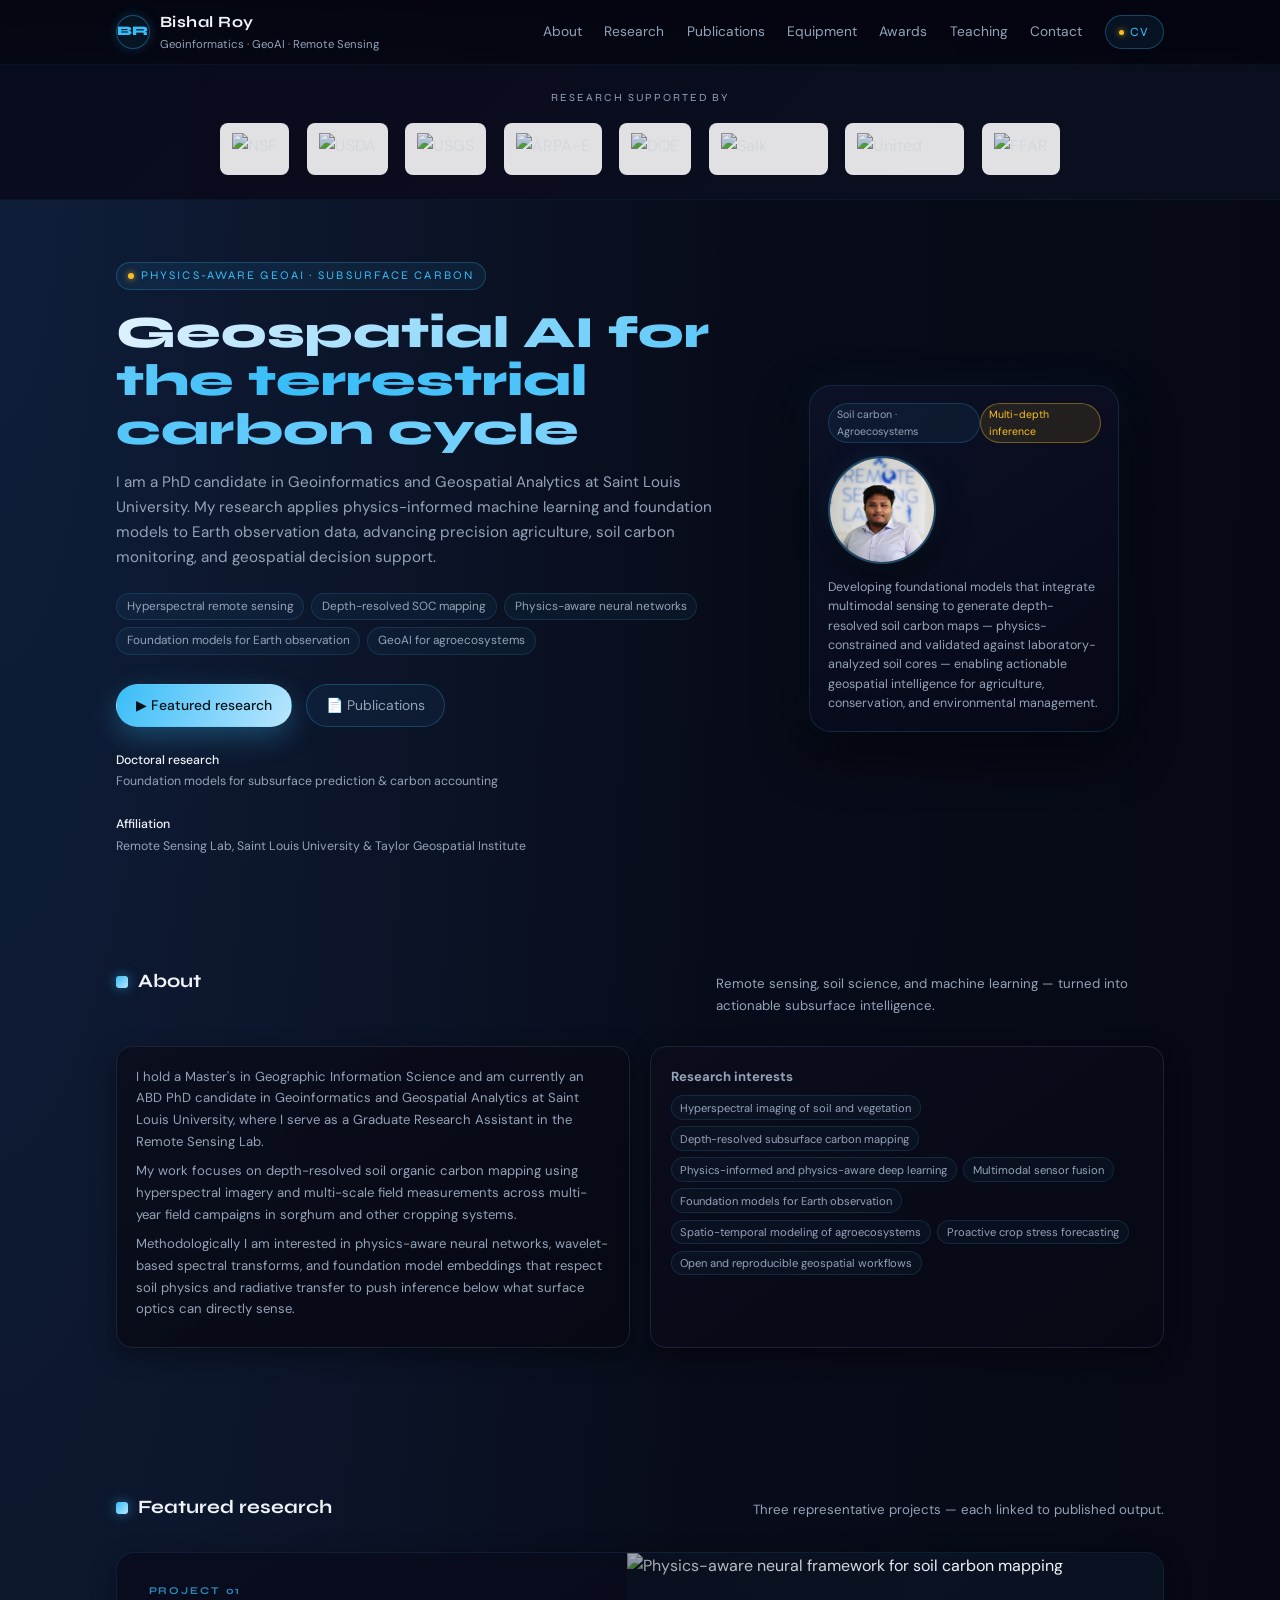
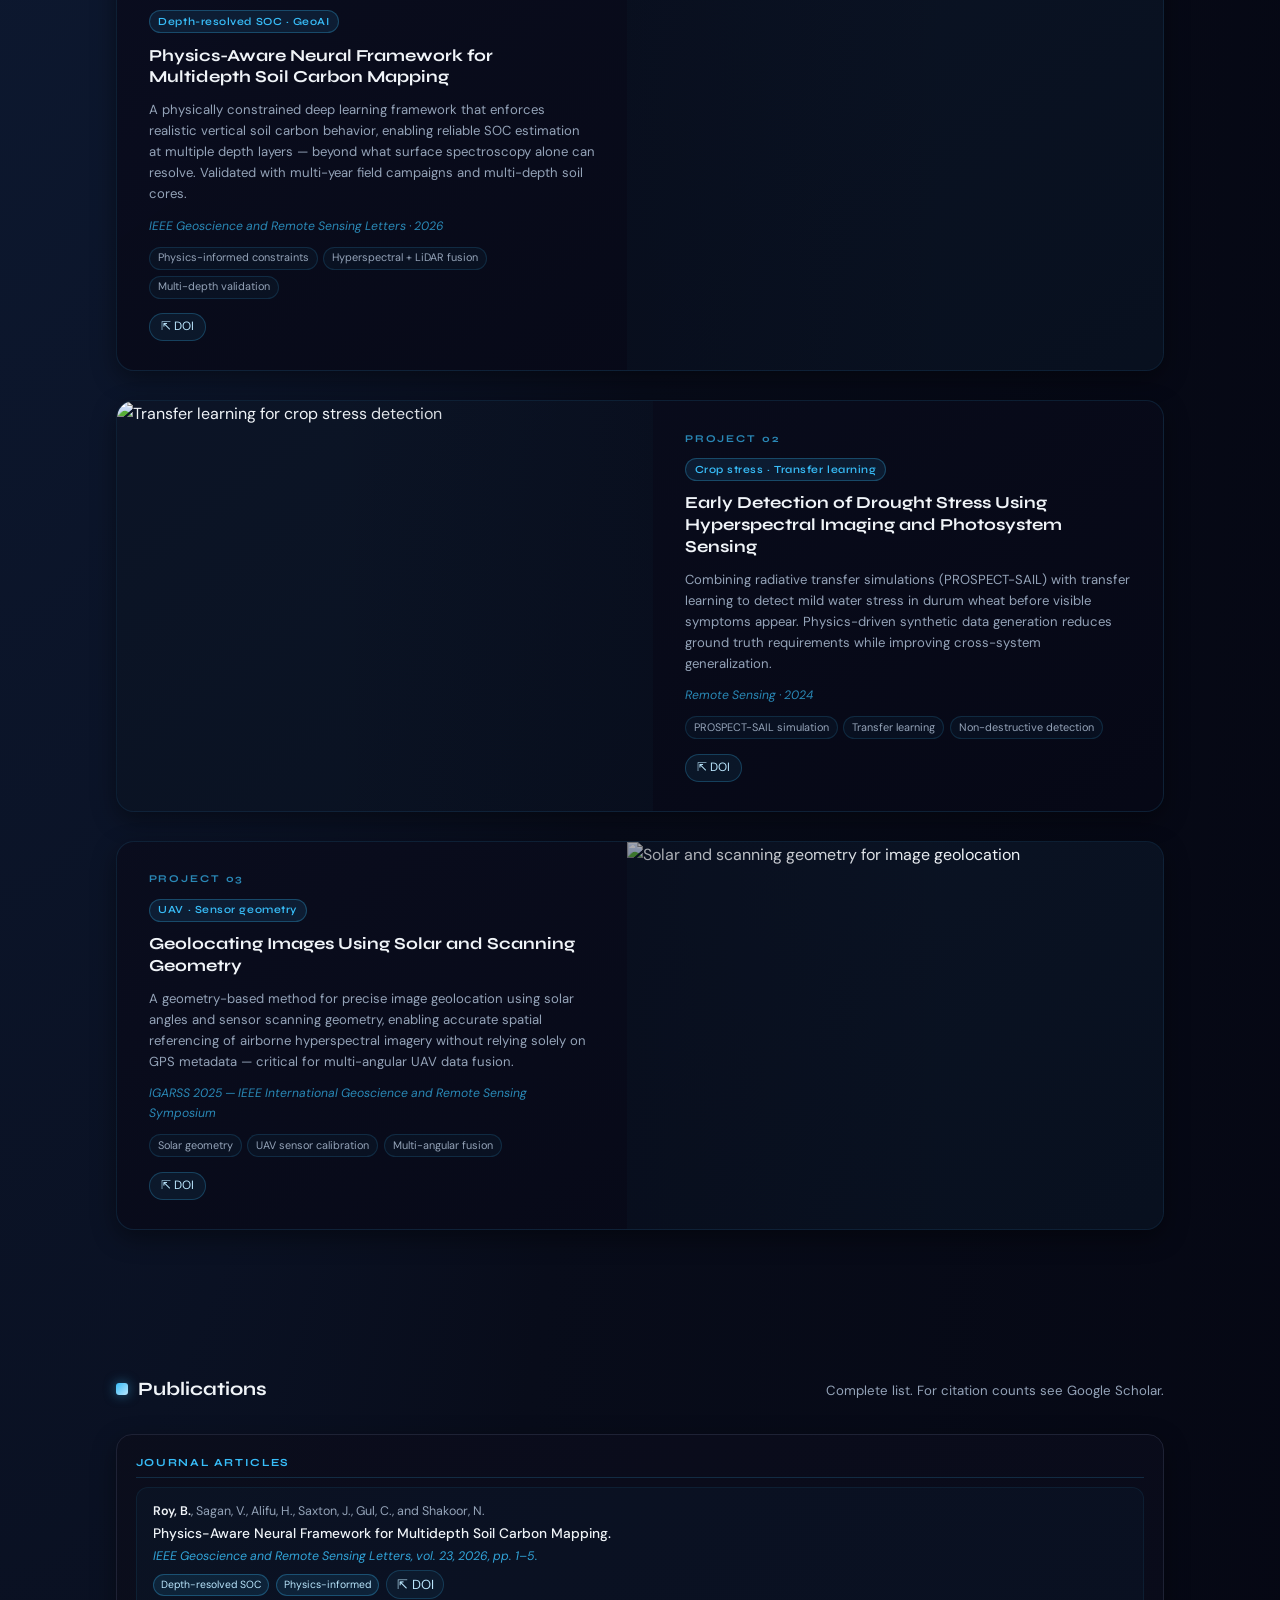
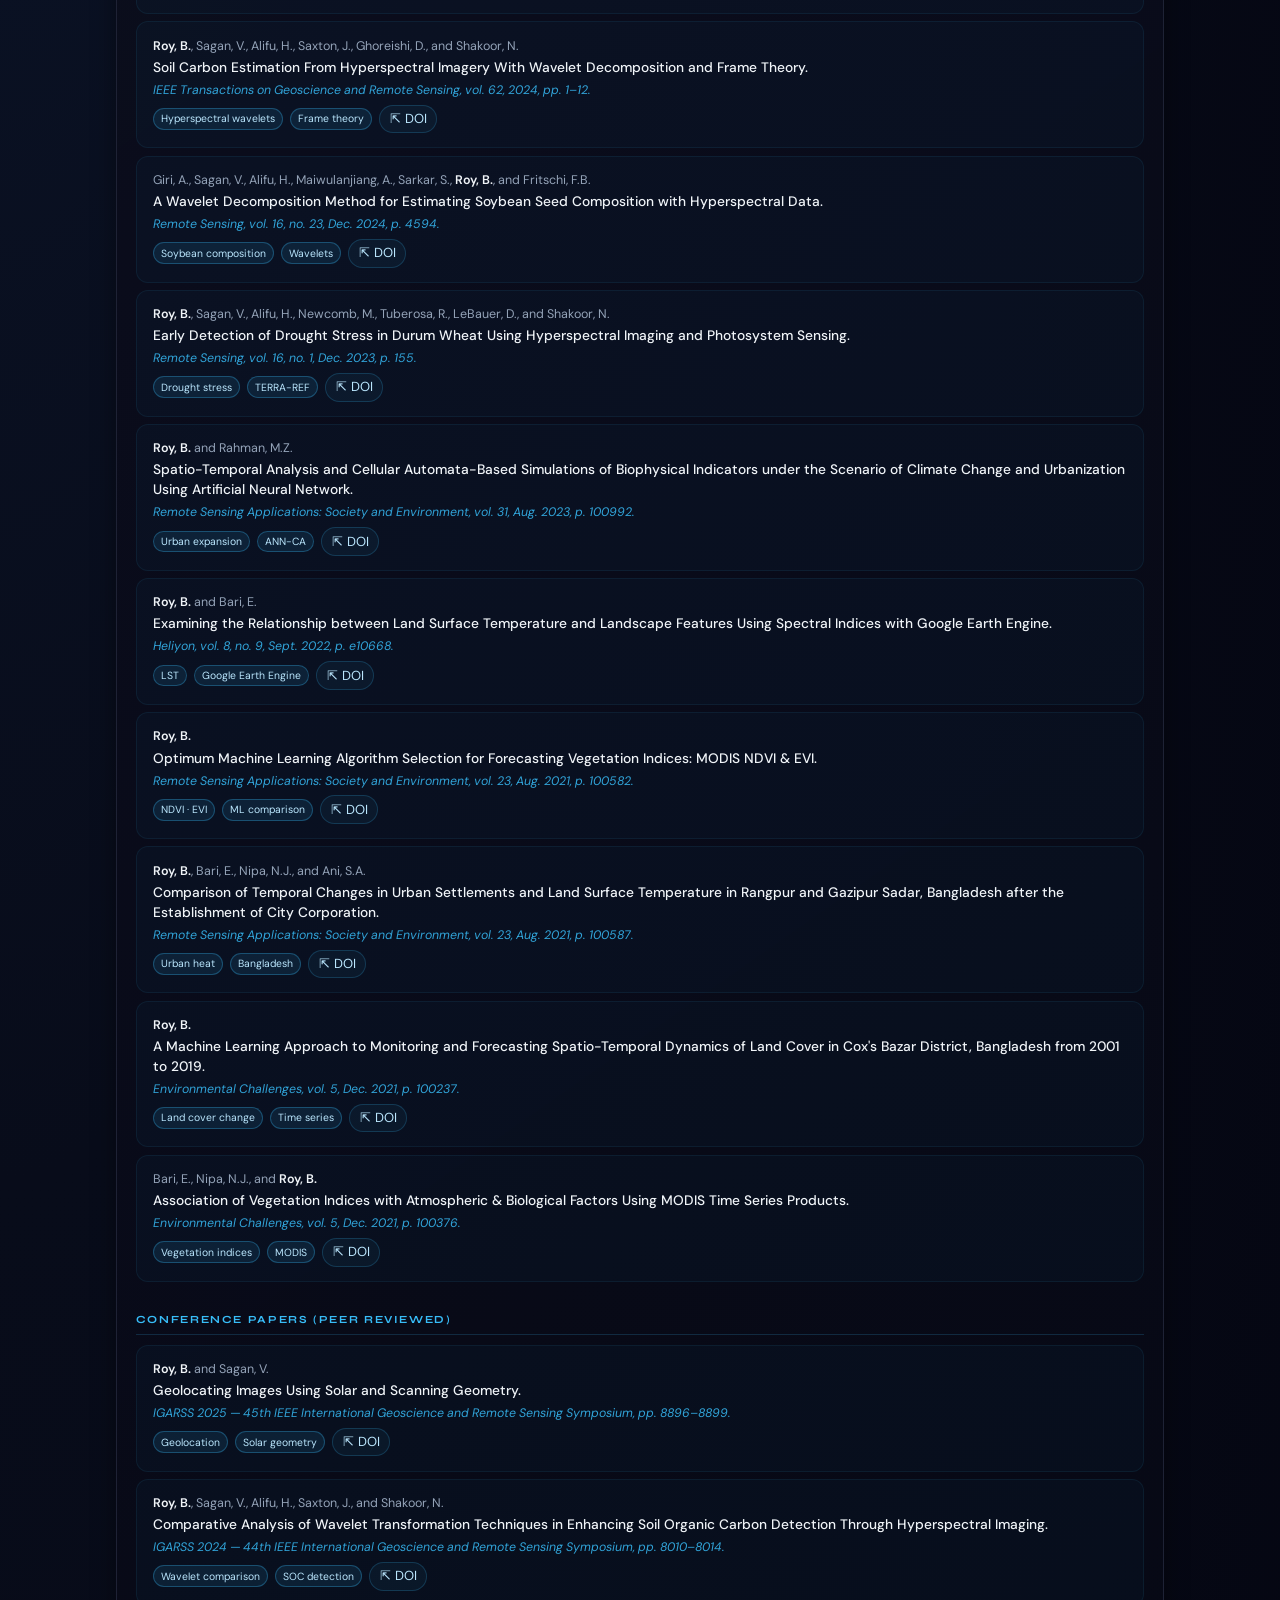
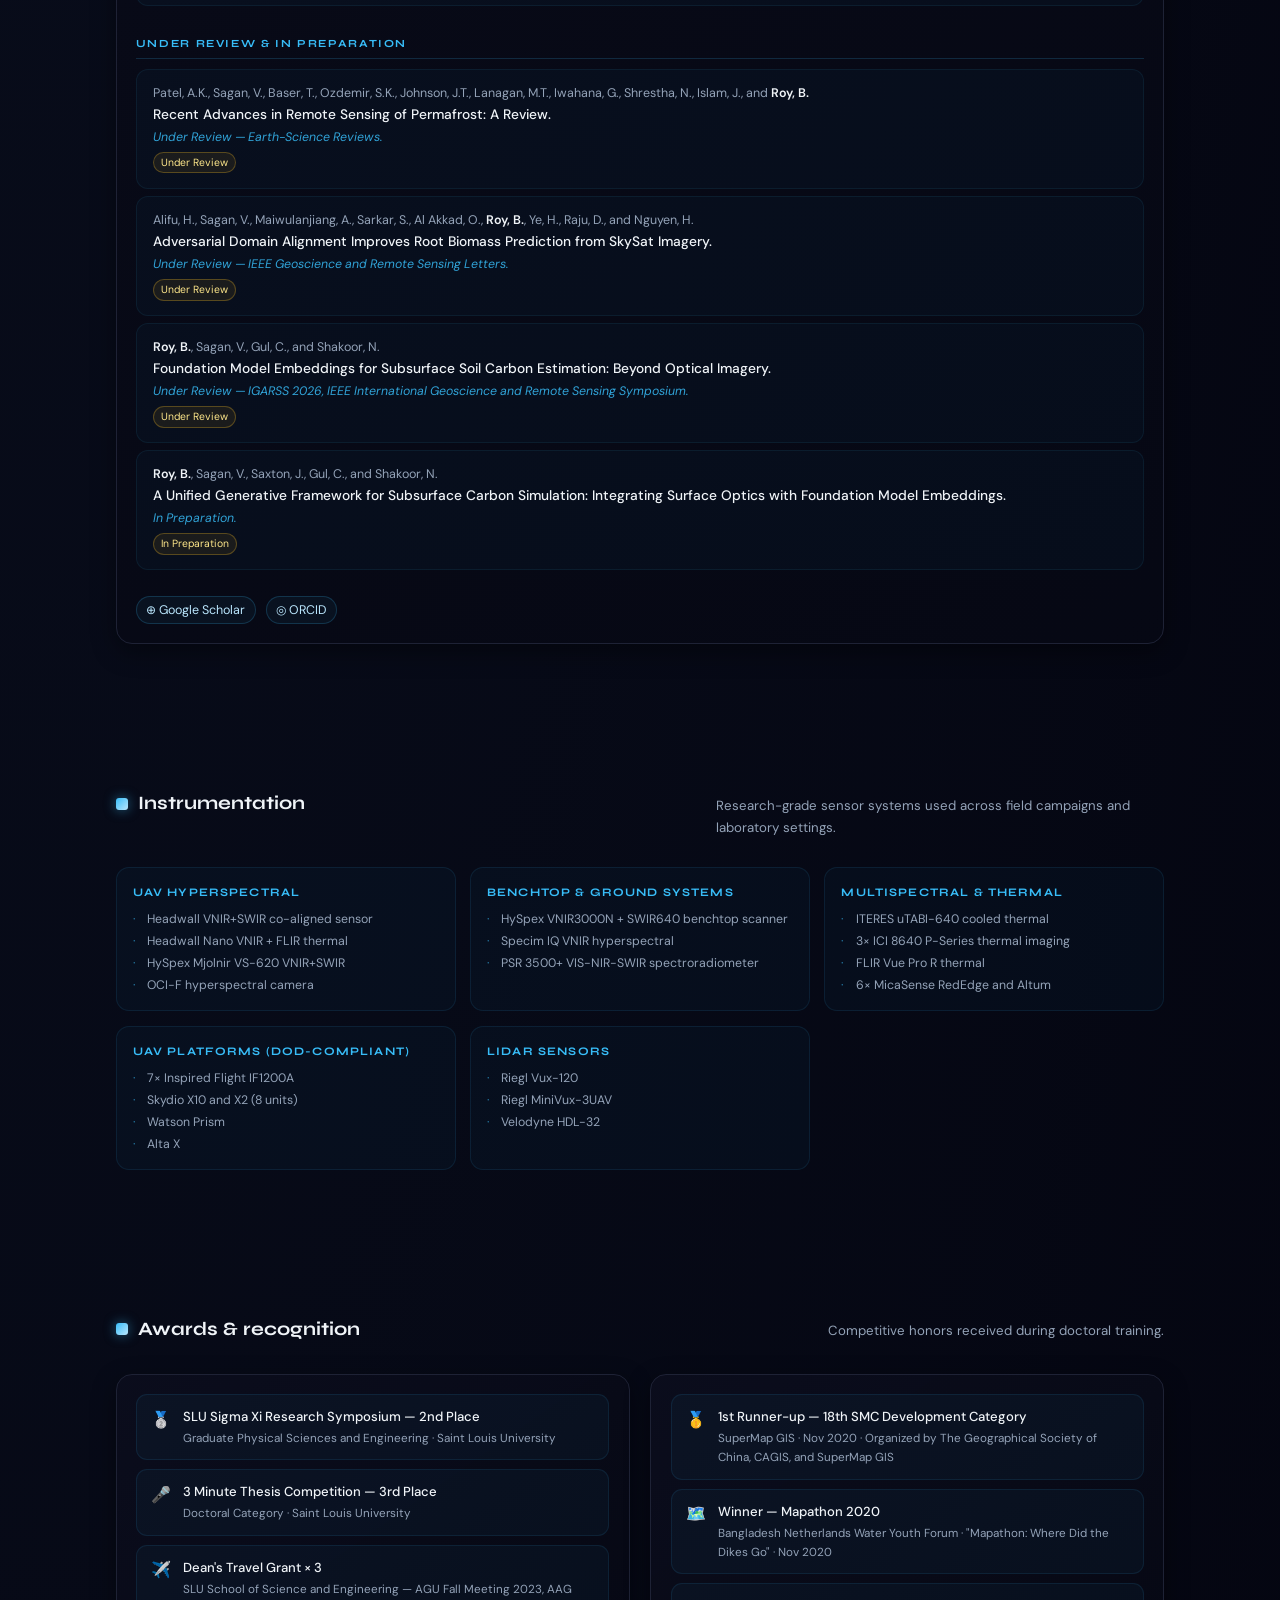
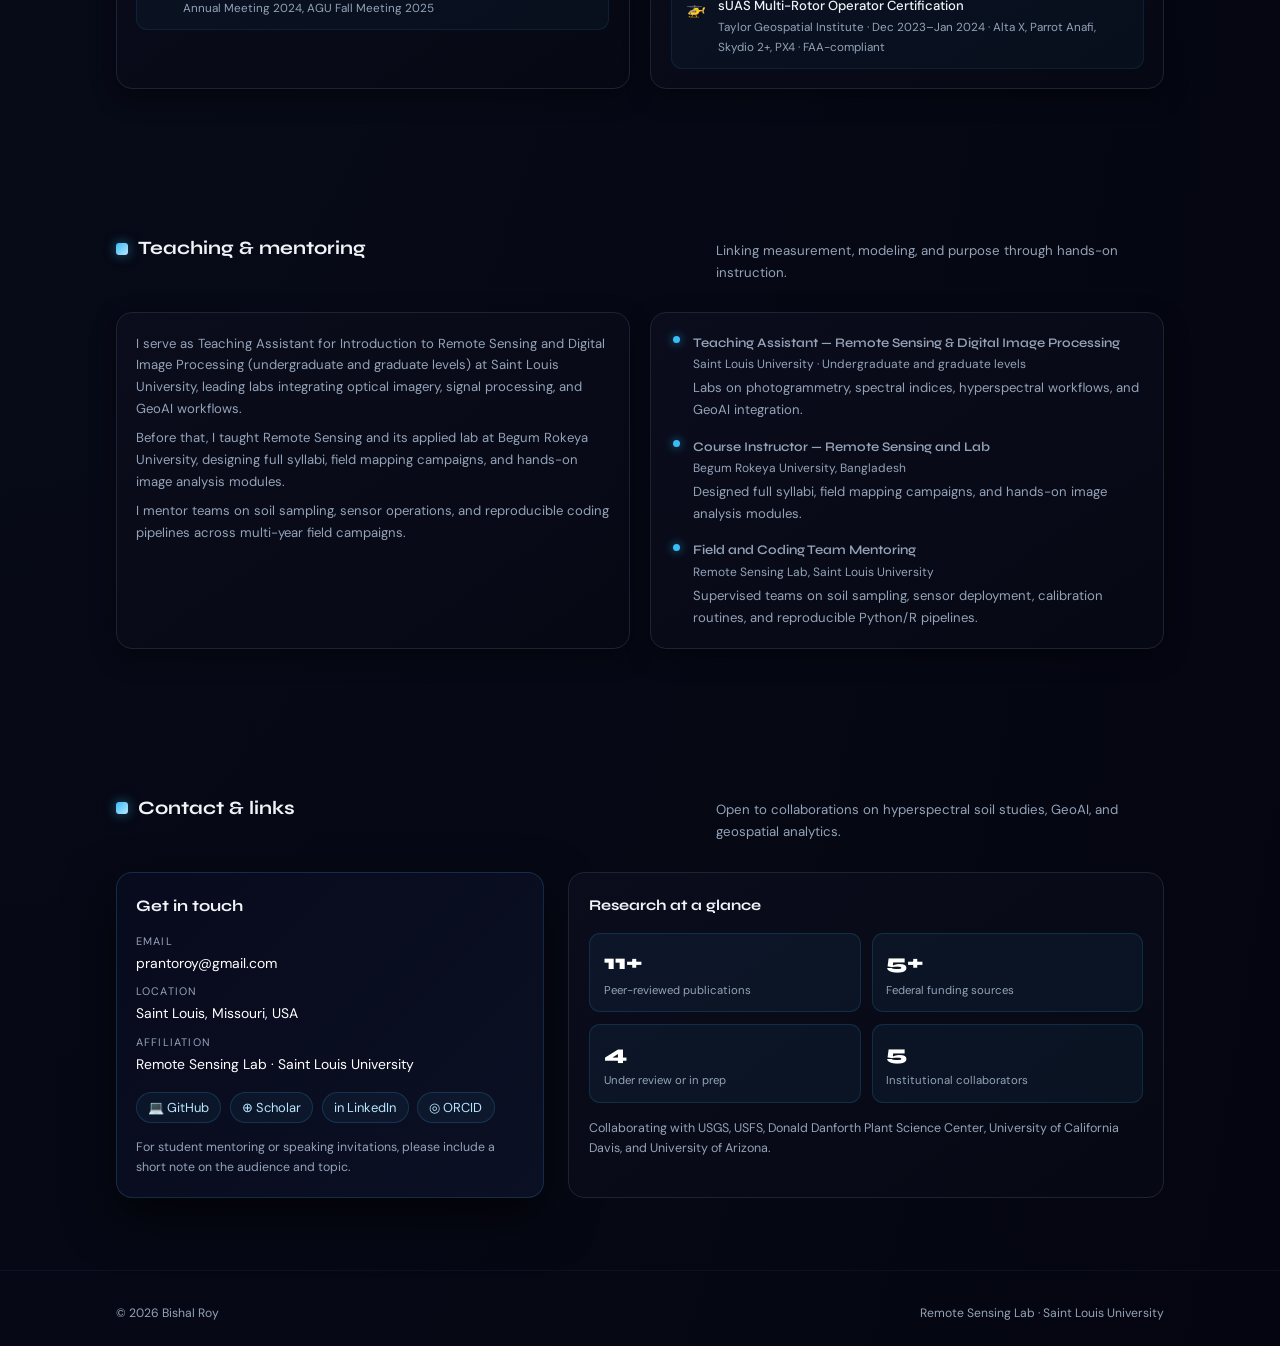
==== commit b7eb78ac: "Update index.html" ====
--- a/index.html
+++ b/index.html
@@ -10,174 +10,327 @@
   <style>
     :root {
       --bg: #060714;
-      --bg-soft: #101322;
-      --bg-softer: #181b2c;
-      --accent: #3a86ff;
-      --accent-soft: rgba(58,134,255,0.12);
-      --accent-strong: #ffbe0b;
-      --text: #f5f5f7;
-      --text-muted: #b3b4c5;
-      --border: #26293a;
-      --card-radius: 18px;
+      --bg-soft: #0d0f1f;
+      --bg-softer: #151828;
+      --accent: #38bdf8;
+      --accent-soft: rgba(56,189,248,0.12);
+      --accent-glow: rgba(56,189,248,0.25);
+      --accent-strong: #7dd3fc;
+      --accent-warm: #fbbf24;
+      --text: #f0f4f8;
+      --text-muted: #94a3b8;
+      --border: #1e2235;
+      --border-accent: rgba(56,189,248,0.2);
+      --card-radius: 16px;
       --max-width: 1100px;
-      --shadow-soft: 0 18px 45px rgba(0,0,0,0.6);
-      --shadow-subtle: 0 10px 26px rgba(0,0,0,0.35);
+      --shadow-soft: 0 20px 50px rgba(0,0,0,0.65);
+      --shadow-subtle: 0 8px 24px rgba(0,0,0,0.4);
       --font-display: 'Syne', sans-serif;
       --font-body: 'DM Sans', sans-serif;
     }
     *, *::before, *::after { box-sizing: border-box; margin: 0; padding: 0; }
     html { scroll-behavior: smooth; }
-    body { font-family: var(--font-body); background: radial-gradient(circle at top left, #16213e 0, #0b0c1a 45%, #050510 100%); color: var(--text); line-height: 1.65; }
+    body {
+      font-family: var(--font-body);
+      background: radial-gradient(ellipse at top left, #0f1e3a 0%, #080c1a 40%, #040510 100%);
+      color: var(--text);
+      line-height: 1.65;
+    }
     a { color: inherit; text-decoration: none; }
     img { max-width: 100%; display: block; }
     .page { min-height: 100vh; display: flex; flex-direction: column; }
     .shell { width: 100%; max-width: var(--max-width); margin: 0 auto; padding: 0 1.6rem; }
     section { padding: 4.5rem 0; scroll-margin-top: 80px; }
 
-    /* nav */
-    .nav { position: sticky; top: 0; z-index: 50; backdrop-filter: blur(22px); background: linear-gradient(to bottom, rgba(5,5,15,0.96), rgba(5,5,15,0.86)); border-bottom: 1px solid rgba(255,255,255,0.05); }
+    /* ── nav ── */
+    .nav {
+      position: sticky; top: 0; z-index: 50;
+      backdrop-filter: blur(24px);
+      background: linear-gradient(to bottom, rgba(4,5,16,0.97), rgba(4,5,16,0.88));
+      border-bottom: 1px solid rgba(56,189,248,0.08);
+    }
     .nav-inner { display: flex; align-items: center; justify-content: space-between; height: 64px; }
-    .nav-brand { display: flex; align-items: center; gap: 0.6rem; font-family: var(--font-display); }
-    .nav-logo { width: 32px; height: 32px; border-radius: 999px; border: 1px solid rgba(255,255,255,0.15); background: var(--bg-softer); display: flex; align-items: center; justify-content: center; font-size: 0.82rem; font-weight: 700; color: var(--accent); }
-    .nav-brand-text { display: flex; flex-direction: column; gap: 0.1rem; }
-    .nav-name { font-weight: 700; letter-spacing: 0.03em; font-size: 1rem; }
-    .nav-role { font-size: 0.72rem; color: var(--text-muted); font-family: var(--font-body); }
-    .nav-links { display: flex; align-items: center; gap: 1.5rem; font-size: 0.87rem; }
+    .nav-brand { display: flex; align-items: center; gap: 0.65rem; font-family: var(--font-display); }
+    .nav-logo {
+      width: 34px; height: 34px; border-radius: 999px;
+      border: 1.5px solid rgba(56,189,248,0.35);
+      background: rgba(56,189,248,0.08);
+      display: flex; align-items: center; justify-content: center;
+      font-size: 0.82rem; font-weight: 800; color: var(--accent);
+      box-shadow: 0 0 12px rgba(56,189,248,0.2);
+    }
+    .nav-brand-text { display: flex; flex-direction: column; gap: 0.08rem; }
+    .nav-name { font-weight: 700; letter-spacing: 0.03em; font-size: 0.98rem; }
+    .nav-role { font-size: 0.71rem; color: var(--text-muted); font-family: var(--font-body); }
+    .nav-links { display: flex; align-items: center; gap: 1.4rem; font-size: 0.86rem; }
     .nav-link { color: var(--text-muted); position: relative; padding-bottom: 2px; transition: color 0.15s; }
-    .nav-link::after { content: ""; position: absolute; left: 0; bottom: -3px; width: 0; height: 2px; border-radius: 999px; background: linear-gradient(90deg, var(--accent), var(--accent-strong)); transition: width 0.2s ease; }
+    .nav-link::after {
+      content: ""; position: absolute; left: 0; bottom: -3px;
+      width: 0; height: 1.5px; border-radius: 999px;
+      background: var(--accent);
+      transition: width 0.2s ease;
+    }
     .nav-link:hover { color: var(--text); }
     .nav-link:hover::after { width: 100%; }
-    .nav-cta { display: inline-flex; align-items: center; gap: 0.35rem; padding: 0.35rem 0.9rem; border-radius: 999px; border: 1px solid rgba(255,255,255,0.12); background: radial-gradient(circle at top left, rgba(58,134,255,0.35), rgba(5,6,20,0.9)); font-size: 0.79rem; text-transform: uppercase; letter-spacing: 0.12em; box-shadow: 0 0 22px rgba(58,134,255,0.28); font-family: var(--font-display); }
-    .nav-cta-dot { width: 6px; height: 6px; border-radius: 999px; background: var(--accent-strong); box-shadow: 0 0 8px rgba(255,190,11,0.9); }
+    .nav-cta {
+      display: inline-flex; align-items: center; gap: 0.35rem;
+      padding: 0.32rem 0.85rem; border-radius: 999px;
+      border: 1px solid rgba(56,189,248,0.3);
+      background: rgba(56,189,248,0.08);
+      font-size: 0.79rem; text-transform: uppercase; letter-spacing: 0.12em;
+      color: var(--accent); font-family: var(--font-display);
+      transition: background 0.15s, border-color 0.15s;
+    }
+    .nav-cta:hover { background: rgba(56,189,248,0.16); border-color: rgba(56,189,248,0.5); }
+    .nav-cta-dot { width: 5px; height: 5px; border-radius: 999px; background: var(--accent-warm); box-shadow: 0 0 6px rgba(251,191,36,0.9); }
     .nav-menu-toggle { display: none; border: none; background: transparent; color: var(--text); font-size: 1.3rem; cursor: pointer; }
-    @media (max-width: 780px) {
+    @media (max-width: 820px) {
       .nav-links { display: none; }
       .nav-menu-toggle { display: inline-flex; }
-      .nav-links.mobile-open { position: absolute; top: 64px; right: 0; left: 0; flex-direction: column; gap: 0.85rem; padding: 1.2rem 1.6rem 1.4rem; background: radial-gradient(circle at top, #16172a 0, #050515 60%); border-bottom: 1px solid rgba(255,255,255,0.08); }
+      .nav-links.mobile-open {
+        position: absolute; top: 64px; right: 0; left: 0;
+        flex-direction: column; gap: 0.8rem;
+        padding: 1.2rem 1.6rem 1.4rem;
+        background: rgba(4,5,20,0.98);
+        border-bottom: 1px solid rgba(56,189,248,0.1);
+        backdrop-filter: blur(20px);
+      }
       .nav-cta { align-self: flex-start; }
     }
 
-    /* funders */
-    .funders { background: linear-gradient(135deg, #0c0d1e, #13142a); padding: 1.6rem 0; border-bottom: 1px solid rgba(255,255,255,0.06); }
-    .funders-label { font-size: 0.7rem; color: var(--text-muted); text-transform: uppercase; letter-spacing: 0.16em; text-align: center; margin-bottom: 1.1rem; font-family: var(--font-display); }
-    .funders-row { display: flex; justify-content: center; align-items: center; flex-wrap: wrap; gap: 1.2rem; }
-    .funder-logo-wrap { background: #ffffff; border-radius: 9px; padding: 0.4rem 0.8rem; display: flex; align-items: center; justify-content: center; height: 54px; transition: opacity 0.2s, transform 0.2s; opacity: 0.9; }
+    /* ── funders ── */
+    .funders {
+      background: linear-gradient(135deg, rgba(8,10,28,0.95), rgba(12,15,32,0.95));
+      padding: 1.5rem 0;
+      border-bottom: 1px solid rgba(56,189,248,0.06);
+    }
+    .funders-label {
+      font-size: 0.68rem; color: var(--text-muted);
+      text-transform: uppercase; letter-spacing: 0.18em;
+      text-align: center; margin-bottom: 1rem;
+      font-family: var(--font-display);
+    }
+    .funders-row { display: flex; justify-content: center; align-items: center; flex-wrap: wrap; gap: 1.1rem; }
+    .funder-logo-wrap {
+      background: #ffffff; border-radius: 8px;
+      padding: 0.38rem 0.75rem;
+      display: flex; align-items: center; justify-content: center;
+      height: 52px; opacity: 0.88;
+      transition: opacity 0.2s, transform 0.2s;
+    }
     .funder-logo-wrap:hover { opacity: 1; transform: translateY(-1px); }
-    .funder-logo-wrap img { height: 34px; width: auto; max-width: 100px; object-fit: contain; }
-
-    /* hero */
-    .hero { padding: 3.8rem 0 2.6rem; }
-    .hero-grid { display: grid; grid-template-columns: minmax(0,3fr) minmax(0,2fr); gap: 2.8rem; align-items: center; }
+    .funder-logo-wrap img { height: 32px; width: auto; max-width: 95px; object-fit: contain; }
+
+    /* ── hero ── */
+    .hero { padding: 3.8rem 0 2.4rem; }
+    .hero-grid { display: grid; grid-template-columns: minmax(0,3fr) minmax(0,2fr); gap: 3rem; align-items: center; }
     @media (max-width: 900px) { .hero-grid { grid-template-columns: 1fr; } }
-    .hero-kicker { display: inline-flex; align-items: center; gap: 0.45rem; font-size: 0.75rem; color: var(--accent-strong); text-transform: uppercase; letter-spacing: 0.18em; background: rgba(58,134,255,0.1); padding: 0.22rem 0.7rem; border-radius: 999px; border: 1px solid rgba(58,134,255,0.28); margin-bottom: 1.3rem; font-family: var(--font-display); }
-    .hero-kicker-dot { width: 7px; height: 7px; border-radius: 999px; background: var(--accent-strong); box-shadow: 0 0 8px rgba(255,190,11,0.8); }
-    .hero-title { font-family: var(--font-display); font-size: clamp(2.1rem, 3.8vw, 2.85rem); font-weight: 800; line-height: 1.08; margin-bottom: 1rem; }
-    .hero-highlight { background: linear-gradient(120deg, #ffffff, #7ec8ff, #ffbe0b); -webkit-background-clip: text; background-clip: text; color: transparent; }
-    .hero-subtitle { font-size: 0.96rem; color: var(--text-muted); margin-bottom: 1.4rem; max-width: 40rem; }
-    .hero-tags { display: flex; flex-wrap: wrap; gap: 0.45rem; margin-bottom: 1.8rem; }
-    .tag { font-size: 0.76rem; padding: 0.22rem 0.65rem; border-radius: 999px; border: 1px solid rgba(255,255,255,0.11); color: var(--text-muted); background: rgba(10,10,30,0.85); }
-    .hero-actions { display: flex; flex-wrap: wrap; gap: 0.9rem; align-items: center; }
-    .btn { display: inline-flex; align-items: center; justify-content: center; gap: 0.45rem; padding: 0.6rem 1.25rem; border-radius: 999px; font-size: 0.88rem; border: 1px solid transparent; cursor: pointer; transition: transform 0.13s, box-shadow 0.13s; font-family: var(--font-body); }
-    .btn-primary { background: linear-gradient(120deg, var(--accent), #7ec8ff); color: #050510; box-shadow: 0 14px 30px rgba(46,130,255,0.35); }
-    .btn-ghost { border-color: rgba(255,255,255,0.18); background: rgba(5,5,20,0.85); color: var(--text-muted); }
-    .btn:hover { transform: translateY(-1px); box-shadow: 0 14px 32px rgba(0,0,0,0.65); }
-    .hero-meta { display: flex; flex-wrap: wrap; gap: 1.4rem; margin-top: 1.5rem; font-size: 0.78rem; color: var(--text-muted); }
-    .hero-meta-item strong { display: block; color: var(--text); font-weight: 500; margin-bottom: 0.1rem; }
+    .hero-kicker {
+      display: inline-flex; align-items: center; gap: 0.45rem;
+      font-size: 0.73rem; color: var(--accent);
+      text-transform: uppercase; letter-spacing: 0.18em;
+      background: rgba(56,189,248,0.08); padding: 0.2rem 0.7rem;
+      border-radius: 999px; border: 1px solid rgba(56,189,248,0.25);
+      margin-bottom: 1.2rem; font-family: var(--font-display);
+    }
+    .hero-kicker-dot { width: 6px; height: 6px; border-radius: 999px; background: var(--accent-warm); box-shadow: 0 0 6px rgba(251,191,36,0.85); }
+    .hero-title { font-family: var(--font-display); font-size: clamp(2rem, 3.8vw, 2.8rem); font-weight: 800; line-height: 1.08; margin-bottom: 1rem; }
+    .hero-highlight { background: linear-gradient(115deg, #e0f2fe, var(--accent), #7dd3fc); -webkit-background-clip: text; background-clip: text; color: transparent; }
+    .hero-subtitle { font-size: 0.95rem; color: var(--text-muted); margin-bottom: 1.4rem; max-width: 38rem; }
+    .hero-tags { display: flex; flex-wrap: wrap; gap: 0.42rem; margin-bottom: 1.8rem; }
+    .tag {
+      font-size: 0.74rem; padding: 0.2rem 0.62rem; border-radius: 999px;
+      border: 1px solid rgba(56,189,248,0.15); color: var(--text-muted);
+      background: rgba(56,189,248,0.05);
+    }
+    .hero-actions { display: flex; flex-wrap: wrap; gap: 0.85rem; align-items: center; }
+    .btn {
+      display: inline-flex; align-items: center; gap: 0.42rem;
+      padding: 0.58rem 1.2rem; border-radius: 999px;
+      font-size: 0.87rem; border: 1px solid transparent; cursor: pointer;
+      transition: transform 0.12s, box-shadow 0.12s, background 0.12s;
+      font-family: var(--font-body);
+    }
+    .btn-primary { background: linear-gradient(120deg, var(--accent), #bae6fd); color: #041018; font-weight: 500; box-shadow: 0 10px 28px rgba(56,189,248,0.3); }
+    .btn-primary:hover { transform: translateY(-1px); box-shadow: 0 14px 34px rgba(56,189,248,0.4); }
+    .btn-ghost { border-color: rgba(56,189,248,0.25); background: rgba(56,189,248,0.06); color: var(--text-muted); }
+    .btn-ghost:hover { border-color: rgba(56,189,248,0.45); color: var(--text); transform: translateY(-1px); }
+    .hero-meta { display: flex; flex-wrap: wrap; gap: 1.4rem; margin-top: 1.4rem; font-size: 0.77rem; color: var(--text-muted); }
+    .hero-meta-item strong { display: block; color: var(--text); font-weight: 500; margin-bottom: 0.08rem; }
+
     .hero-visual { display: flex; justify-content: center; }
-    .hero-card { width: 100%; max-width: 320px; border-radius: 24px; background: radial-gradient(circle at top left, #3a86ff22 0, #050515 40%); border: 1px solid rgba(255,255,255,0.12); padding: 1.15rem; box-shadow: var(--shadow-soft); }
+    .hero-card {
+      width: 100%; max-width: 310px; border-radius: 22px;
+      background: linear-gradient(145deg, rgba(13,18,40,0.95), rgba(6,8,22,0.98));
+      border: 1px solid rgba(56,189,248,0.15);
+      padding: 1.1rem; box-shadow: var(--shadow-soft), 0 0 40px rgba(56,189,248,0.06);
+    }
     .hero-card-header { display: flex; align-items: center; justify-content: space-between; margin-bottom: 0.8rem; }
-    .hero-pill { font-size: 0.68rem; padding: 0.12rem 0.55rem; border-radius: 999px; border: 1px solid rgba(255,255,255,0.14); color: var(--text-muted); background: rgba(8,10,30,0.9); }
-    .hero-chip { font-size: 0.68rem; padding: 0.12rem 0.55rem; border-radius: 999px; color: var(--accent-strong); background: rgba(255,190,11,0.1); border: 1px solid rgba(255,190,11,0.45); }
-    .hero-photo-wrap { border-radius: 999px; width: 110px; height: 110px; overflow: hidden; border: 2px solid rgba(255,255,255,0.35); box-shadow: 0 16px 35px rgba(0,0,0,0.65); margin-bottom: 0.85rem; background: var(--bg-softer); }
+    .hero-pill { font-size: 0.66rem; padding: 0.1rem 0.5rem; border-radius: 999px; border: 1px solid rgba(56,189,248,0.2); color: var(--text-muted); background: rgba(56,189,248,0.06); }
+    .hero-chip { font-size: 0.66rem; padding: 0.1rem 0.5rem; border-radius: 999px; color: var(--accent-warm); background: rgba(251,191,36,0.1); border: 1px solid rgba(251,191,36,0.38); }
+    .hero-photo-wrap { border-radius: 999px; width: 108px; height: 108px; overflow: hidden; border: 2px solid rgba(56,189,248,0.3); box-shadow: 0 12px 30px rgba(0,0,0,0.6), 0 0 20px rgba(56,189,248,0.12); margin-bottom: 0.85rem; background: var(--bg-softer); }
     .hero-photo { width: 100%; height: 100%; object-fit: cover; }
-    .hero-card-body { font-size: 0.79rem; color: var(--text-muted); line-height: 1.55; }
-
-    /* section headers */
-    .section-header { display: flex; justify-content: space-between; align-items: baseline; gap: 1.2rem; margin-bottom: 1.9rem; }
-    .section-title-wrap { display: flex; align-items: center; gap: 0.7rem; }
-    .section-badge { width: 13px; height: 13px; border-radius: 4px; background: linear-gradient(135deg, var(--accent), var(--accent-strong)); box-shadow: 0 0 14px rgba(58,134,255,0.45); }
-    .section-title { font-family: var(--font-display); font-size: 1.2rem; font-weight: 700; }
-    .section-subtitle { font-size: 0.84rem; color: var(--text-muted); max-width: 28rem; }
+    .hero-card-body { font-size: 0.78rem; color: var(--text-muted); line-height: 1.55; }
+
+    /* ── section headers ── */
+    .section-header { display: flex; justify-content: space-between; align-items: baseline; gap: 1.2rem; margin-bottom: 1.8rem; }
+    .section-title-wrap { display: flex; align-items: center; gap: 0.65rem; }
+    .section-badge { width: 12px; height: 12px; border-radius: 3px; background: linear-gradient(135deg, var(--accent), #bae6fd); box-shadow: 0 0 12px rgba(56,189,248,0.5); }
+    .section-title { font-family: var(--font-display); font-size: 1.18rem; font-weight: 700; }
+    .section-subtitle { font-size: 0.83rem; color: var(--text-muted); max-width: 28rem; }
     @media (max-width: 780px) { .section-header { flex-direction: column; align-items: flex-start; } }
 
-    /* cards */
-    .grid-2 { display: grid; grid-template-columns: repeat(2,minmax(0,1fr)); gap: 1.4rem; }
+    /* ── grids / cards ── */
+    .grid-2 { display: grid; grid-template-columns: repeat(2,minmax(0,1fr)); gap: 1.3rem; }
     @media (max-width: 900px) { .grid-2 { grid-template-columns: 1fr; } }
-    .card { border-radius: var(--card-radius); background: linear-gradient(145deg, rgba(10,12,26,0.96), rgba(6,7,20,0.98)); border: 1px solid var(--border); padding: 1.2rem; box-shadow: var(--shadow-subtle); }
+    .card {
+      border-radius: var(--card-radius);
+      background: linear-gradient(145deg, rgba(11,13,28,0.97), rgba(6,8,20,0.99));
+      border: 1px solid var(--border);
+      padding: 1.2rem; box-shadow: var(--shadow-subtle);
+      transition: border-color 0.2s;
+    }
+    .card:hover { border-color: rgba(56,189,248,0.18); }
     .card-body { font-size: 0.82rem; color: var(--text-muted); }
-    .card-body p { margin-bottom: 0.55rem; }
-    .pill-row { display: flex; flex-wrap: wrap; gap: 0.4rem; margin-top: 0.5rem; }
-    .pill { font-size: 0.7rem; padding: 0.14rem 0.55rem; border-radius: 999px; border: 1px solid rgba(255,255,255,0.13); color: var(--text-muted); background: rgba(4,5,18,0.95); }
-    .card-footer-links { display: flex; flex-wrap: wrap; gap: 0.65rem; margin-top: 0.85rem; font-size: 0.79rem; }
-    .link-pill { display: inline-flex; align-items: center; gap: 0.35rem; padding: 0.18rem 0.65rem; border-radius: 999px; border: 1px solid rgba(255,255,255,0.17); background: rgba(9,10,28,0.95); color: #d8ddff; transition: border-color 0.15s, color 0.15s; }
-    .link-pill:hover { border-color: rgba(58,134,255,0.5); color: #fff; }
-
-    /* publications */
+    .card-body p { margin-bottom: 0.5rem; }
+    .pill-row { display: flex; flex-wrap: wrap; gap: 0.38rem; margin-top: 0.5rem; }
+    .pill { font-size: 0.7rem; padding: 0.14rem 0.55rem; border-radius: 999px; border: 1px solid rgba(56,189,248,0.14); color: var(--text-muted); background: rgba(56,189,248,0.04); }
+    .card-footer-links { display: flex; flex-wrap: wrap; gap: 0.6rem; margin-top: 0.85rem; font-size: 0.78rem; }
+    .link-pill {
+      display: inline-flex; align-items: center; gap: 0.32rem;
+      padding: 0.16rem 0.6rem; border-radius: 999px;
+      border: 1px solid rgba(56,189,248,0.2);
+      background: rgba(56,189,248,0.05); color: #bae6fd;
+      transition: border-color 0.15s, background 0.15s, color 0.15s;
+    }
+    .link-pill:hover { border-color: rgba(56,189,248,0.5); background: rgba(56,189,248,0.12); color: #fff; }
+
+    /* ── featured research ── */
+    .research-grid { display: flex; flex-direction: column; gap: 1.8rem; }
+    .research-card {
+      border-radius: 18px;
+      background: linear-gradient(145deg, rgba(10,13,30,0.98), rgba(6,8,22,0.99));
+      border: 1px solid rgba(56,189,248,0.12);
+      overflow: hidden;
+      display: grid;
+      grid-template-columns: minmax(0,1fr) minmax(0,1.05fr);
+      box-shadow: var(--shadow-subtle);
+      transition: border-color 0.2s, box-shadow 0.2s;
+    }
+    .research-card:hover { border-color: rgba(56,189,248,0.3); box-shadow: 0 12px 36px rgba(0,0,0,0.5), 0 0 30px rgba(56,189,248,0.06); }
+    .research-card.reverse { grid-template-columns: minmax(0,1.05fr) minmax(0,1fr); }
+    .research-card.reverse .research-figure { order: -1; }
+    @media (max-width: 820px) {
+      .research-card, .research-card.reverse { grid-template-columns: 1fr; }
+      .research-card.reverse .research-figure { order: 0; }
+    }
+    .research-figure {
+      position: relative; overflow: hidden;
+      background: rgba(56,189,248,0.04);
+      min-height: 240px;
+    }
+    .research-figure img {
+      width: 100%; height: 100%;
+      object-fit: cover; object-position: center top;
+      display: block;
+      transition: transform 0.4s ease;
+    }
+    .research-card:hover .research-figure img { transform: scale(1.02); }
+    .research-figure-overlay {
+      position: absolute; inset: 0;
+      background: linear-gradient(to right, rgba(6,8,22,0.35) 0%, transparent 60%);
+      pointer-events: none;
+    }
+    .research-card.reverse .research-figure-overlay {
+      background: linear-gradient(to left, rgba(6,8,22,0.35) 0%, transparent 60%);
+    }
+    .research-body { padding: 1.8rem 2rem; display: flex; flex-direction: column; justify-content: center; gap: 0.7rem; }
+    .research-number { font-family: var(--font-display); font-size: 0.65rem; font-weight: 700; color: var(--accent); text-transform: uppercase; letter-spacing: 0.18em; opacity: 0.7; }
+    .research-tag { display: inline-flex; align-items: center; gap: 0.3rem; font-size: 0.68rem; padding: 0.1rem 0.55rem; border-radius: 999px; background: rgba(56,189,248,0.1); color: var(--accent); border: 1px solid rgba(56,189,248,0.28); font-family: var(--font-display); font-weight: 600; letter-spacing: 0.05em; width: fit-content; }
+    .research-title { font-family: var(--font-display); font-size: 1.05rem; font-weight: 700; line-height: 1.3; color: var(--text); }
+    .research-desc { font-size: 0.82rem; color: var(--text-muted); line-height: 1.6; }
+    .research-venue { font-size: 0.76rem; color: rgba(56,189,248,0.7); font-style: italic; }
+    .research-pills { display: flex; flex-wrap: wrap; gap: 0.35rem; }
+    .research-pill { font-size: 0.68rem; padding: 0.1rem 0.5rem; border-radius: 999px; border: 1px solid rgba(56,189,248,0.15); color: var(--text-muted); background: rgba(56,189,248,0.04); }
+    .research-links { display: flex; gap: 0.55rem; flex-wrap: wrap; margin-top: 0.2rem; }
+    .research-link {
+      display: inline-flex; align-items: center; gap: 0.3rem;
+      font-size: 0.75rem; padding: 0.2rem 0.7rem; border-radius: 999px;
+      border: 1px solid rgba(56,189,248,0.25);
+      background: rgba(56,189,248,0.07); color: #bae6fd;
+      transition: background 0.15s, border-color 0.15s, color 0.15s;
+    }
+    .research-link:hover { background: rgba(56,189,248,0.16); border-color: rgba(56,189,248,0.5); color: #fff; }
+
+    /* ── publications ── */
     .pub-list { display: flex; flex-direction: column; }
-    .pub-group-label { font-family: var(--font-display); font-size: 0.7rem; font-weight: 700; text-transform: uppercase; letter-spacing: 0.15em; color: var(--accent); margin: 1.5rem 0 0.65rem; padding-bottom: 0.35rem; border-bottom: 1px solid rgba(58,134,255,0.2); }
+    .pub-group-label { font-family: var(--font-display); font-size: 0.68rem; font-weight: 700; text-transform: uppercase; letter-spacing: 0.15em; color: var(--accent); margin: 1.4rem 0 0.6rem; padding-bottom: 0.3rem; border-bottom: 1px solid rgba(56,189,248,0.18); }
     .pub-group-label:first-child { margin-top: 0; }
-    .pub-item { padding: 0.9rem 1rem; border-radius: 13px; background: linear-gradient(120deg, rgba(10,11,25,0.9), rgba(6,7,18,0.96)); border: 1px solid rgba(255,255,255,0.08); margin-bottom: 0.5rem; transition: border-color 0.15s; }
-    .pub-item:hover { border-color: rgba(58,134,255,0.28); }
-    .pub-authors { font-size: 0.79rem; color: var(--text-muted); margin-bottom: 0.18rem; line-height: 1.5; }
+    .pub-item { padding: 0.88rem 1rem; border-radius: 12px; background: rgba(56,189,248,0.03); border: 1px solid rgba(56,189,248,0.08); margin-bottom: 0.45rem; transition: border-color 0.15s, background 0.15s; }
+    .pub-item:hover { border-color: rgba(56,189,248,0.22); background: rgba(56,189,248,0.06); }
+    .pub-authors { font-size: 0.78rem; color: var(--text-muted); margin-bottom: 0.16rem; line-height: 1.5; }
     .pub-authors strong { color: var(--text); font-weight: 600; }
-    .pub-title { font-size: 0.87rem; font-weight: 500; margin-bottom: 0.14rem; color: var(--text); line-height: 1.45; }
-    .pub-venue { color: var(--accent); font-size: 0.78rem; margin-bottom: 0.22rem; font-style: italic; }
-    .pub-links { display: flex; flex-wrap: wrap; gap: 0.45rem; margin-top: 0.3rem; align-items: center; }
-    .pub-tag { font-size: 0.67rem; padding: 0.1rem 0.48rem; border-radius: 999px; background: rgba(58,134,255,0.12); color: #dbe7ff; border: 1px solid rgba(58,134,255,0.35); }
-    .pub-tag-review { font-size: 0.67rem; padding: 0.1rem 0.48rem; border-radius: 999px; background: rgba(255,190,11,0.1); color: #ffe9a0; border: 1px solid rgba(255,190,11,0.32); }
-
-    /* equipment */
-    .equip-grid { display: grid; grid-template-columns: repeat(3,minmax(0,1fr)); gap: 1rem; }
+    .pub-title { font-size: 0.86rem; font-weight: 500; margin-bottom: 0.13rem; color: var(--text); line-height: 1.45; }
+    .pub-venue { color: var(--accent); font-size: 0.77rem; margin-bottom: 0.2rem; font-style: italic; opacity: 0.85; }
+    .pub-links { display: flex; flex-wrap: wrap; gap: 0.42rem; margin-top: 0.28rem; align-items: center; }
+    .pub-tag { font-size: 0.65rem; padding: 0.08rem 0.45rem; border-radius: 999px; background: rgba(56,189,248,0.1); color: #bae6fd; border: 1px solid rgba(56,189,248,0.3); }
+    .pub-tag-review { font-size: 0.65rem; padding: 0.08rem 0.45rem; border-radius: 999px; background: rgba(251,191,36,0.08); color: #fde68a; border: 1px solid rgba(251,191,36,0.28); }
+
+    /* ── equipment ── */
+    .equip-grid { display: grid; grid-template-columns: repeat(3,minmax(0,1fr)); gap: 0.9rem; }
     @media (max-width: 900px) { .equip-grid { grid-template-columns: repeat(2,1fr); } }
-    @media (max-width: 580px) { .equip-grid { grid-template-columns: 1fr; } }
-    .equip-card { border-radius: 14px; background: linear-gradient(145deg, rgba(10,12,26,0.96), rgba(6,7,20,0.98)); border: 1px solid var(--border); padding: 1rem 1.1rem; }
-    .equip-card-title { font-family: var(--font-display); font-size: 0.78rem; font-weight: 700; color: var(--accent); text-transform: uppercase; letter-spacing: 0.1em; margin-bottom: 0.6rem; }
-    .equip-list { list-style: none; display: flex; flex-direction: column; gap: 0.28rem; }
-    .equip-list li { font-size: 0.78rem; color: var(--text-muted); padding-left: 0.9rem; position: relative; line-height: 1.45; }
-    .equip-list li::before { content: "·"; position: absolute; left: 0; color: var(--accent); }
-
-    /* awards */
-    .award-list { display: flex; flex-direction: column; gap: 0.6rem; }
-    .award-item { display: flex; gap: 0.8rem; align-items: flex-start; padding: 0.75rem 0.95rem; border-radius: 12px; background: rgba(10,11,25,0.9); border: 1px solid rgba(255,255,255,0.08); }
-    .award-icon { font-size: 1.05rem; flex-shrink: 0; margin-top: 0.05rem; }
-    .award-title { font-size: 0.83rem; font-weight: 500; color: var(--text); margin-bottom: 0.1rem; }
-    .award-meta { font-size: 0.75rem; color: var(--text-muted); }
-
-    /* teaching */
+    @media (max-width: 560px) { .equip-grid { grid-template-columns: 1fr; } }
+    .equip-card { border-radius: 13px; background: rgba(56,189,248,0.03); border: 1px solid rgba(56,189,248,0.1); padding: 0.95rem 1rem; transition: border-color 0.15s; }
+    .equip-card:hover { border-color: rgba(56,189,248,0.22); }
+    .equip-card-title { font-family: var(--font-display); font-size: 0.72rem; font-weight: 700; color: var(--accent); text-transform: uppercase; letter-spacing: 0.1em; margin-bottom: 0.55rem; }
+    .equip-list { list-style: none; display: flex; flex-direction: column; gap: 0.26rem; }
+    .equip-list li { font-size: 0.77rem; color: var(--text-muted); padding-left: 0.9rem; position: relative; line-height: 1.45; }
+    .equip-list li::before { content: "·"; position: absolute; left: 0; color: var(--accent); opacity: 0.7; }
+
+    /* ── awards ── */
+    .award-list { display: flex; flex-direction: column; gap: 0.55rem; }
+    .award-item { display: flex; gap: 0.75rem; align-items: flex-start; padding: 0.7rem 0.9rem; border-radius: 11px; background: rgba(56,189,248,0.04); border: 1px solid rgba(56,189,248,0.1); transition: border-color 0.15s; }
+    .award-item:hover { border-color: rgba(56,189,248,0.22); }
+    .award-icon { font-size: 1rem; flex-shrink: 0; margin-top: 0.04rem; }
+    .award-title { font-size: 0.82rem; font-weight: 500; color: var(--text); margin-bottom: 0.08rem; }
+    .award-meta { font-size: 0.73rem; color: var(--text-muted); }
+
+    /* ── teaching ── */
     .timeline { display: flex; flex-direction: column; gap: 1rem; }
-    .timeline-item { position: relative; padding-left: 1.4rem; font-size: 0.83rem; }
-    .timeline-dot { position: absolute; left: 0.2rem; top: 0.22rem; width: 8px; height: 8px; border-radius: 999px; background: var(--accent); box-shadow: 0 0 10px rgba(58,134,255,0.7); }
-    .timeline-title { font-family: var(--font-display); font-weight: 600; margin-bottom: 0.1rem; }
-    .timeline-meta { font-size: 0.77rem; color: var(--text-muted); margin-bottom: 0.15rem; }
-
-    /* contact */
-    .contact-grid { display: grid; grid-template-columns: minmax(0,1.2fr) minmax(0,1.6fr); gap: 1.6rem; }
+    .timeline-item { position: relative; padding-left: 1.4rem; font-size: 0.82rem; }
+    .timeline-dot { position: absolute; left: 0.18rem; top: 0.22rem; width: 7px; height: 7px; border-radius: 999px; background: var(--accent); box-shadow: 0 0 10px rgba(56,189,248,0.7); }
+    .timeline-title { font-family: var(--font-display); font-weight: 600; margin-bottom: 0.08rem; }
+    .timeline-meta { font-size: 0.75rem; color: var(--text-muted); margin-bottom: 0.12rem; }
+
+    /* ── contact ── */
+    .contact-grid { display: grid; grid-template-columns: minmax(0,1.15fr) minmax(0,1.6fr); gap: 1.5rem; }
     @media (max-width: 900px) { .contact-grid { grid-template-columns: 1fr; } }
-    .contact-card { border-radius: var(--card-radius); background: linear-gradient(135deg, #0b0c1a, #15152b); border: 1px solid rgba(255,255,255,0.15); padding: 1.25rem 1.2rem; box-shadow: var(--shadow-soft); font-size: 0.88rem; color: var(--text-muted); }
+    .contact-card { border-radius: var(--card-radius); background: linear-gradient(135deg, rgba(8,11,30,0.98), rgba(12,16,36,0.98)); border: 1px solid rgba(56,189,248,0.18); padding: 1.25rem 1.2rem; box-shadow: var(--shadow-soft); font-size: 0.87rem; color: var(--text-muted); }
     .contact-card h3 { font-family: var(--font-display); font-size: 1rem; font-weight: 700; color: var(--text); margin-bottom: 0.85rem; }
-    .contact-row { display: flex; flex-direction: column; gap: 0.6rem; }
-    .contact-label { font-size: 0.7rem; color: var(--text-muted); text-transform: uppercase; letter-spacing: 0.1em; margin-bottom: 0.08rem; }
-    .contact-value { color: #ffffff; font-size: 0.88rem; }
+    .contact-row { display: flex; flex-direction: column; gap: 0.55rem; }
+    .contact-label { font-size: 0.68rem; color: var(--text-muted); text-transform: uppercase; letter-spacing: 0.11em; margin-bottom: 0.06rem; }
+    .contact-value { color: #ffffff; font-size: 0.87rem; }
     .contact-value a:hover { color: var(--accent); }
-    .social-row { display: flex; flex-wrap: wrap; gap: 0.6rem; margin-top: 1rem; font-size: 0.82rem; }
-    .social-pill { display: inline-flex; align-items: center; gap: 0.4rem; padding: 0.26rem 0.72rem; border-radius: 999px; border: 1px solid rgba(255,255,255,0.17); background: rgba(5,6,18,0.96); color: #d8ddff; transition: border-color 0.15s, color 0.15s; }
-    .social-pill:hover { border-color: rgba(58,134,255,0.5); color: #fff; }
-    .contact-note { font-size: 0.78rem; color: var(--text-muted); margin-top: 0.85rem; }
-    .stats-card { border-radius: var(--card-radius); background: linear-gradient(145deg, rgba(10,12,26,0.96), rgba(6,7,20,0.98)); border: 1px solid var(--border); padding: 1.25rem; }
-    .stats-card h3 { font-family: var(--font-display); font-size: 0.95rem; font-weight: 700; color: var(--text); margin-bottom: 1rem; }
-    .stats-grid { display: grid; grid-template-columns: repeat(2,1fr); gap: 0.75rem; }
-    .stat-box { background: rgba(58,134,255,0.07); border: 1px solid rgba(58,134,255,0.17); border-radius: 12px; padding: 0.7rem 0.85rem; }
-    .stat-value { font-family: var(--font-display); font-size: 1.35rem; font-weight: 800; color: #fff; }
-    .stat-label { font-size: 0.72rem; color: var(--text-muted); margin-top: 0.1rem; }
-
-    /* footer */
-    .footer { padding: 2rem 0 1.4rem; border-top: 1px solid rgba(255,255,255,0.07); font-size: 0.77rem; color: var(--text-muted); }
+    .social-row { display: flex; flex-wrap: wrap; gap: 0.55rem; margin-top: 1rem; font-size: 0.81rem; }
+    .social-pill { display: inline-flex; align-items: center; gap: 0.38rem; padding: 0.24rem 0.7rem; border-radius: 999px; border: 1px solid rgba(56,189,248,0.18); background: rgba(56,189,248,0.05); color: #bae6fd; transition: border-color 0.15s, background 0.15s, color 0.15s; }
+    .social-pill:hover { border-color: rgba(56,189,248,0.45); background: rgba(56,189,248,0.12); color: #fff; }
+    .contact-note { font-size: 0.77rem; color: var(--text-muted); margin-top: 0.85rem; }
+    .stats-card { border-radius: var(--card-radius); background: linear-gradient(145deg, rgba(11,13,28,0.97), rgba(6,8,20,0.99)); border: 1px solid var(--border); padding: 1.25rem; }
+    .stats-card h3 { font-family: var(--font-display); font-size: 0.93rem; font-weight: 700; color: var(--text); margin-bottom: 1rem; }
+    .stats-grid { display: grid; grid-template-columns: repeat(2,1fr); gap: 0.7rem; }
+    .stat-box { background: rgba(56,189,248,0.06); border: 1px solid rgba(56,189,248,0.15); border-radius: 11px; padding: 0.7rem 0.85rem; }
+    .stat-value { font-family: var(--font-display); font-size: 1.32rem; font-weight: 800; color: #fff; }
+    .stat-label { font-size: 0.71rem; color: var(--text-muted); margin-top: 0.08rem; }
+
+    /* ── footer ── */
+    .footer { padding: 2rem 0 1.4rem; border-top: 1px solid rgba(56,189,248,0.06); font-size: 0.76rem; color: var(--text-muted); }
     .footer-inner { display: flex; justify-content: space-between; align-items: center; gap: 0.8rem; flex-wrap: wrap; }
   </style>
 </head>
 <body>
 <div class="page">
 
+<!-- Nav -->
 <header class="nav">
   <div class="shell">
     <div class="nav-inner">
@@ -191,6 +344,7 @@
       <button class="nav-menu-toggle" id="menuToggle" aria-label="Toggle menu">☰</button>
       <nav class="nav-links" id="navLinks">
         <a href="#about" class="nav-link">About</a>
+        <a href="#research" class="nav-link">Research</a>
         <a href="#publications" class="nav-link">Publications</a>
         <a href="#equipment" class="nav-link">Equipment</a>
         <a href="#awards" class="nav-link">Awards</a>
@@ -204,6 +358,7 @@
   </div>
 </header>
 
+<!-- Funders -->
 <div class="funders">
   <div class="shell">
     <p class="funders-label">Research Supported By</p>
@@ -212,7 +367,7 @@
       <div class="funder-logo-wrap"><img src="https://upload.wikimedia.org/wikipedia/commons/thumb/3/37/USDA_logo.png/960px-USDA_logo.png" alt="USDA"></div>
       <div class="funder-logo-wrap"><img src="https://upload.wikimedia.org/wikipedia/commons/0/08/USGS_logo.png" alt="USGS"></div>
       <div class="funder-logo-wrap"><img src="https://upload.wikimedia.org/wikipedia/commons/a/a6/ARPA-E_logo_2021.png" alt="ARPA-E"></div>
-      <div class="funder-logo-wrap"><img src="https://upload.wikimedia.org/wikipedia/commons/thumb/e/e2/Seal_of_the_United_States_Department_of_Energy.svg/500px-Seal_of_the_United_States_Department_of_Energy.svg.png" alt="Department of Energy"></div>
+      <div class="funder-logo-wrap"><img src="https://upload.wikimedia.org/wikipedia/commons/thumb/e/e2/Seal_of_the_United_States_Department_of_Energy.svg/500px-Seal_of_the_United_States_Department_of_Energy.svg.png" alt="DOE"></div>
       <div class="funder-logo-wrap"><img src="https://nfg-sofun.s3.amazonaws.com/uploads/ui_configuration/main_logo/7990/welcome_logo_salk_logo_tag_blue_vt.png" alt="Salk Institute"></div>
       <div class="funder-logo-wrap"><img src="https://unitedsoybean.org/wp-content/uploads/2024/06/USB_Preferred_RGB_GRN348_C-e1718813442856.jpg" alt="United Soybean Board"></div>
       <div class="funder-logo-wrap"><img src="https://foundationfar.org/wp-content/uploads/2022/07/ffarFT-rgb-color-onlight-1.png" alt="FFAR"></div>
@@ -221,6 +376,8 @@
 </div>
 
 <main id="top">
+
+  <!-- Hero -->
   <section class="hero">
     <div class="shell hero-grid">
       <div>
@@ -235,8 +392,8 @@
           <span class="tag">GeoAI for agroecosystems</span>
         </div>
         <div class="hero-actions">
-          <a href="#publications" class="btn btn-primary"><span>📄</span><span>Publications</span></a>
-          <a href="#contact" class="btn btn-ghost"><span>✉</span><span>Get in touch</span></a>
+          <a href="#research" class="btn btn-primary">▶ Featured research</a>
+          <a href="#publications" class="btn btn-ghost">📄 Publications</a>
         </div>
         <div class="hero-meta">
           <div class="hero-meta-item"><strong>Doctoral research</strong>Foundation models for subsurface prediction &amp; carbon accounting</div>
@@ -252,12 +409,13 @@
           <div class="hero-photo-wrap">
             <img src="assets/headshot.jpg" alt="Bishal Roy" class="hero-photo">
           </div>
-          <div class="hero-card-body">Developing foundational models that integrate multimodal sensing to generate depth-resolved soil carbon maps, physics-constrained and validated against laboratory-analyzed soil cores — enabling actionable geospatial intelligence for agriculture, conservation, and environmental management.</div>
+          <div class="hero-card-body">Developing foundational models that integrate multimodal sensing to generate depth-resolved soil carbon maps — physics-constrained and validated against laboratory-analyzed soil cores — enabling actionable geospatial intelligence for agriculture, conservation, and environmental management.</div>
         </article>
       </div>
     </div>
   </section>
 
+  <!-- About -->
   <section id="about">
     <div class="shell">
       <div class="section-header">
@@ -291,6 +449,89 @@
     </div>
   </section>
 
+  <!-- Featured Research -->
+  <section id="research">
+    <div class="shell">
+      <div class="section-header">
+        <div class="section-title-wrap"><div class="section-badge"></div><h2 class="section-title">Featured research</h2></div>
+        <p class="section-subtitle">Three representative projects — each linked to published output.</p>
+      </div>
+      <div class="research-grid">
+
+        <!-- Card 1: Physics-aware SOC -->
+        <article class="research-card">
+          <div class="research-body">
+            <div class="research-number">Project 01</div>
+            <div class="research-tag">Depth-resolved SOC · GeoAI</div>
+            <h3 class="research-title">Physics-Aware Neural Framework for Multidepth Soil Carbon Mapping</h3>
+            <p class="research-desc">A physically constrained deep learning framework that enforces realistic vertical soil carbon behavior, enabling reliable SOC estimation at multiple depth layers — beyond what surface spectroscopy alone can resolve. Validated with multi-year field campaigns and multi-depth soil cores.</p>
+            <div class="research-venue">IEEE Geoscience and Remote Sensing Letters · 2026</div>
+            <div class="research-pills">
+              <span class="research-pill">Physics-informed constraints</span>
+              <span class="research-pill">Hyperspectral + LiDAR fusion</span>
+              <span class="research-pill">Multi-depth validation</span>
+            </div>
+            <div class="research-links">
+              <a class="research-link" href="https://doi.org/10.1109/LGRS.2025.3632815" target="_blank" rel="noreferrer">⇱ DOI</a>
+            </div>
+          </div>
+          <div class="research-figure">
+            <img src="assets/research_soc.webp" alt="Physics-aware neural framework for soil carbon mapping">
+            <div class="research-figure-overlay"></div>
+          </div>
+        </article>
+
+        <!-- Card 2: Drought stress / Transfer learning -->
+        <article class="research-card reverse">
+          <div class="research-body">
+            <div class="research-number">Project 02</div>
+            <div class="research-tag">Crop stress · Transfer learning</div>
+            <h3 class="research-title">Early Detection of Drought Stress Using Hyperspectral Imaging and Photosystem Sensing</h3>
+            <p class="research-desc">Combining radiative transfer simulations (PROSPECT-SAIL) with transfer learning to detect mild water stress in durum wheat before visible symptoms appear. Physics-driven synthetic data generation reduces ground truth requirements while improving cross-system generalization.</p>
+            <div class="research-venue">Remote Sensing · 2024</div>
+            <div class="research-pills">
+              <span class="research-pill">PROSPECT-SAIL simulation</span>
+              <span class="research-pill">Transfer learning</span>
+              <span class="research-pill">Non-destructive detection</span>
+            </div>
+            <div class="research-links">
+              <a class="research-link" href="https://doi.org/10.3390/rs16010155" target="_blank" rel="noreferrer">⇱ DOI</a>
+            </div>
+          </div>
+          <div class="research-figure">
+            <img src="assets/research_stress.webp" alt="Transfer learning for crop stress detection">
+            <div class="research-figure-overlay"></div>
+          </div>
+        </article>
+
+        <!-- Card 3: Geolocating / Solar geometry -->
+        <article class="research-card">
+          <div class="research-body">
+            <div class="research-number">Project 03</div>
+            <div class="research-tag">UAV · Sensor geometry</div>
+            <h3 class="research-title">Geolocating Images Using Solar and Scanning Geometry</h3>
+            <p class="research-desc">A geometry-based method for precise image geolocation using solar angles and sensor scanning geometry, enabling accurate spatial referencing of airborne hyperspectral imagery without relying solely on GPS metadata — critical for multi-angular UAV data fusion.</p>
+            <div class="research-venue">IGARSS 2025 — IEEE International Geoscience and Remote Sensing Symposium</div>
+            <div class="research-pills">
+              <span class="research-pill">Solar geometry</span>
+              <span class="research-pill">UAV sensor calibration</span>
+              <span class="research-pill">Multi-angular fusion</span>
+            </div>
+            <div class="research-links">
+              <a class="research-link" href="https://doi.org/10.1109/IGARSS55030.2025.11243632" target="_blank" rel="noreferrer">⇱ DOI</a>
+            </div>
+          </div>
+          <div class="research-figure">
+            <img src="assets/research_geo.webp" alt="Solar and scanning geometry for image geolocation">
+            <div class="research-figure-overlay"></div>
+          </div>
+        </article>
+
+      </div>
+    </div>
+  </section>
+
+  <!-- Publications -->
   <section id="publications">
     <div class="shell">
       <div class="section-header">
@@ -307,100 +548,70 @@
               <div class="pub-authors"><strong>Roy, B.</strong>, Sagan, V., Alifu, H., Saxton, J., Gul, C., and Shakoor, N.</div>
               <div class="pub-title">Physics-Aware Neural Framework for Multidepth Soil Carbon Mapping.</div>
               <div class="pub-venue">IEEE Geoscience and Remote Sensing Letters, vol. 23, 2026, pp. 1–5.</div>
-              <div class="pub-links">
-                <span class="pub-tag">Depth-resolved SOC</span><span class="pub-tag">Physics-informed</span>
-                <a class="link-pill" href="https://doi.org/10.1109/LGRS.2025.3632815" target="_blank" rel="noreferrer">⇱ DOI</a>
-              </div>
+              <div class="pub-links"><span class="pub-tag">Depth-resolved SOC</span><span class="pub-tag">Physics-informed</span><a class="link-pill" href="https://doi.org/10.1109/LGRS.2025.3632815" target="_blank" rel="noreferrer">⇱ DOI</a></div>
             </div>
 
             <div class="pub-item">
               <div class="pub-authors"><strong>Roy, B.</strong>, Sagan, V., Alifu, H., Saxton, J., Ghoreishi, D., and Shakoor, N.</div>
               <div class="pub-title">Soil Carbon Estimation From Hyperspectral Imagery With Wavelet Decomposition and Frame Theory.</div>
               <div class="pub-venue">IEEE Transactions on Geoscience and Remote Sensing, vol. 62, 2024, pp. 1–12.</div>
-              <div class="pub-links">
-                <span class="pub-tag">Hyperspectral wavelets</span><span class="pub-tag">Frame theory</span>
-                <a class="link-pill" href="https://doi.org/10.1109/TGRS.2024.3461628" target="_blank" rel="noreferrer">⇱ DOI</a>
-              </div>
+              <div class="pub-links"><span class="pub-tag">Hyperspectral wavelets</span><span class="pub-tag">Frame theory</span><a class="link-pill" href="https://doi.org/10.1109/TGRS.2024.3461628" target="_blank" rel="noreferrer">⇱ DOI</a></div>
             </div>
 
             <div class="pub-item">
               <div class="pub-authors">Giri, A., Sagan, V., Alifu, H., Maiwulanjiang, A., Sarkar, S., <strong>Roy, B.</strong>, and Fritschi, F.B.</div>
               <div class="pub-title">A Wavelet Decomposition Method for Estimating Soybean Seed Composition with Hyperspectral Data.</div>
               <div class="pub-venue">Remote Sensing, vol. 16, no. 23, Dec. 2024, p. 4594.</div>
-              <div class="pub-links">
-                <span class="pub-tag">Soybean composition</span><span class="pub-tag">Wavelets</span>
-                <a class="link-pill" href="https://doi.org/10.3390/rs16234594" target="_blank" rel="noreferrer">⇱ DOI</a>
-              </div>
+              <div class="pub-links"><span class="pub-tag">Soybean composition</span><span class="pub-tag">Wavelets</span><a class="link-pill" href="https://doi.org/10.3390/rs16234594" target="_blank" rel="noreferrer">⇱ DOI</a></div>
             </div>
 
             <div class="pub-item">
               <div class="pub-authors"><strong>Roy, B.</strong>, Sagan, V., Alifu, H., Newcomb, M., Tuberosa, R., LeBauer, D., and Shakoor, N.</div>
               <div class="pub-title">Early Detection of Drought Stress in Durum Wheat Using Hyperspectral Imaging and Photosystem Sensing.</div>
               <div class="pub-venue">Remote Sensing, vol. 16, no. 1, Dec. 2023, p. 155.</div>
-              <div class="pub-links">
-                <span class="pub-tag">Drought stress</span><span class="pub-tag">TERRA-REF</span>
-                <a class="link-pill" href="https://doi.org/10.3390/rs16010155" target="_blank" rel="noreferrer">⇱ DOI</a>
-              </div>
+              <div class="pub-links"><span class="pub-tag">Drought stress</span><span class="pub-tag">TERRA-REF</span><a class="link-pill" href="https://doi.org/10.3390/rs16010155" target="_blank" rel="noreferrer">⇱ DOI</a></div>
             </div>
 
             <div class="pub-item">
               <div class="pub-authors"><strong>Roy, B.</strong> and Rahman, M.Z.</div>
               <div class="pub-title">Spatio-Temporal Analysis and Cellular Automata-Based Simulations of Biophysical Indicators under the Scenario of Climate Change and Urbanization Using Artificial Neural Network.</div>
               <div class="pub-venue">Remote Sensing Applications: Society and Environment, vol. 31, Aug. 2023, p. 100992.</div>
-              <div class="pub-links">
-                <span class="pub-tag">Urban expansion</span><span class="pub-tag">ANN-CA</span>
-                <a class="link-pill" href="https://doi.org/10.1016/j.rsase.2023.100992" target="_blank" rel="noreferrer">⇱ DOI</a>
-              </div>
+              <div class="pub-links"><span class="pub-tag">Urban expansion</span><span class="pub-tag">ANN-CA</span><a class="link-pill" href="https://doi.org/10.1016/j.rsase.2023.100992" target="_blank" rel="noreferrer">⇱ DOI</a></div>
             </div>
 
             <div class="pub-item">
               <div class="pub-authors"><strong>Roy, B.</strong> and Bari, E.</div>
               <div class="pub-title">Examining the Relationship between Land Surface Temperature and Landscape Features Using Spectral Indices with Google Earth Engine.</div>
               <div class="pub-venue">Heliyon, vol. 8, no. 9, Sept. 2022, p. e10668.</div>
-              <div class="pub-links">
-                <span class="pub-tag">LST</span><span class="pub-tag">Google Earth Engine</span>
-                <a class="link-pill" href="https://doi.org/10.1016/j.heliyon.2022.e10668" target="_blank" rel="noreferrer">⇱ DOI</a>
-              </div>
+              <div class="pub-links"><span class="pub-tag">LST</span><span class="pub-tag">Google Earth Engine</span><a class="link-pill" href="https://doi.org/10.1016/j.heliyon.2022.e10668" target="_blank" rel="noreferrer">⇱ DOI</a></div>
             </div>
 
             <div class="pub-item">
               <div class="pub-authors"><strong>Roy, B.</strong></div>
               <div class="pub-title">Optimum Machine Learning Algorithm Selection for Forecasting Vegetation Indices: MODIS NDVI &amp; EVI.</div>
               <div class="pub-venue">Remote Sensing Applications: Society and Environment, vol. 23, Aug. 2021, p. 100582.</div>
-              <div class="pub-links">
-                <span class="pub-tag">NDVI · EVI</span><span class="pub-tag">ML comparison</span>
-                <a class="link-pill" href="https://doi.org/10.1016/j.rsase.2021.100582" target="_blank" rel="noreferrer">⇱ DOI</a>
-              </div>
+              <div class="pub-links"><span class="pub-tag">NDVI · EVI</span><span class="pub-tag">ML comparison</span><a class="link-pill" href="https://doi.org/10.1016/j.rsase.2021.100582" target="_blank" rel="noreferrer">⇱ DOI</a></div>
             </div>
 
             <div class="pub-item">
               <div class="pub-authors"><strong>Roy, B.</strong>, Bari, E., Nipa, N.J., and Ani, S.A.</div>
               <div class="pub-title">Comparison of Temporal Changes in Urban Settlements and Land Surface Temperature in Rangpur and Gazipur Sadar, Bangladesh after the Establishment of City Corporation.</div>
               <div class="pub-venue">Remote Sensing Applications: Society and Environment, vol. 23, Aug. 2021, p. 100587.</div>
-              <div class="pub-links">
-                <span class="pub-tag">Urban heat</span><span class="pub-tag">Bangladesh</span>
-                <a class="link-pill" href="https://doi.org/10.1016/j.rsase.2021.100587" target="_blank" rel="noreferrer">⇱ DOI</a>
-              </div>
+              <div class="pub-links"><span class="pub-tag">Urban heat</span><span class="pub-tag">Bangladesh</span><a class="link-pill" href="https://doi.org/10.1016/j.rsase.2021.100587" target="_blank" rel="noreferrer">⇱ DOI</a></div>
             </div>
 
             <div class="pub-item">
               <div class="pub-authors"><strong>Roy, B.</strong></div>
               <div class="pub-title">A Machine Learning Approach to Monitoring and Forecasting Spatio-Temporal Dynamics of Land Cover in Cox's Bazar District, Bangladesh from 2001 to 2019.</div>
               <div class="pub-venue">Environmental Challenges, vol. 5, Dec. 2021, p. 100237.</div>
-              <div class="pub-links">
-                <span class="pub-tag">Land cover change</span><span class="pub-tag">Time series</span>
-                <a class="link-pill" href="https://doi.org/10.1016/j.envc.2021.100237" target="_blank" rel="noreferrer">⇱ DOI</a>
-              </div>
+              <div class="pub-links"><span class="pub-tag">Land cover change</span><span class="pub-tag">Time series</span><a class="link-pill" href="https://doi.org/10.1016/j.envc.2021.100237" target="_blank" rel="noreferrer">⇱ DOI</a></div>
             </div>
 
             <div class="pub-item">
               <div class="pub-authors">Bari, E., Nipa, N.J., and <strong>Roy, B.</strong></div>
               <div class="pub-title">Association of Vegetation Indices with Atmospheric &amp; Biological Factors Using MODIS Time Series Products.</div>
               <div class="pub-venue">Environmental Challenges, vol. 5, Dec. 2021, p. 100376.</div>
-              <div class="pub-links">
-                <span class="pub-tag">Vegetation indices</span><span class="pub-tag">MODIS</span>
-                <a class="link-pill" href="https://doi.org/10.1016/j.envc.2021.100376" target="_blank" rel="noreferrer">⇱ DOI</a>
-              </div>
+              <div class="pub-links"><span class="pub-tag">Vegetation indices</span><span class="pub-tag">MODIS</span><a class="link-pill" href="https://doi.org/10.1016/j.envc.2021.100376" target="_blank" rel="noreferrer">⇱ DOI</a></div>
             </div>
 
             <div class="pub-group-label">Conference Papers (Peer Reviewed)</div>
@@ -409,20 +620,14 @@
               <div class="pub-authors"><strong>Roy, B.</strong> and Sagan, V.</div>
               <div class="pub-title">Geolocating Images Using Solar and Scanning Geometry.</div>
               <div class="pub-venue">IGARSS 2025 — 45th IEEE International Geoscience and Remote Sensing Symposium, pp. 8896–8899.</div>
-              <div class="pub-links">
-                <span class="pub-tag">Geolocation</span><span class="pub-tag">Solar geometry</span>
-                <a class="link-pill" href="https://doi.org/10.1109/IGARSS55030.2025.11243632" target="_blank" rel="noreferrer">⇱ DOI</a>
-              </div>
+              <div class="pub-links"><span class="pub-tag">Geolocation</span><span class="pub-tag">Solar geometry</span><a class="link-pill" href="https://doi.org/10.1109/IGARSS55030.2025.11243632" target="_blank" rel="noreferrer">⇱ DOI</a></div>
             </div>
 
             <div class="pub-item">
               <div class="pub-authors"><strong>Roy, B.</strong>, Sagan, V., Alifu, H., Saxton, J., and Shakoor, N.</div>
               <div class="pub-title">Comparative Analysis of Wavelet Transformation Techniques in Enhancing Soil Organic Carbon Detection Through Hyperspectral Imaging.</div>
               <div class="pub-venue">IGARSS 2024 — 44th IEEE International Geoscience and Remote Sensing Symposium, pp. 8010–8014.</div>
-              <div class="pub-links">
-                <span class="pub-tag">Wavelet comparison</span><span class="pub-tag">SOC detection</span>
-                <a class="link-pill" href="https://doi.org/10.1109/IGARSS53475.2024.10641176" target="_blank" rel="noreferrer">⇱ DOI</a>
-              </div>
+              <div class="pub-links"><span class="pub-tag">Wavelet comparison</span><span class="pub-tag">SOC detection</span><a class="link-pill" href="https://doi.org/10.1109/IGARSS53475.2024.10641176" target="_blank" rel="noreferrer">⇱ DOI</a></div>
             </div>
 
             <div class="pub-group-label">Under Review &amp; In Preparation</div>
@@ -456,7 +661,7 @@
             </div>
 
           </div>
-          <div class="card-footer-links" style="margin-top:1.3rem;">
+          <div class="card-footer-links" style="margin-top:1.2rem;">
             <a class="link-pill" href="https://scholar.google.com/citations?user=S3oCb8EAAAAJ&hl=en" target="_blank" rel="noreferrer">⊕ Google Scholar</a>
             <a class="link-pill" href="https://orcid.org/0000-0001-9912-5505" target="_blank" rel="noreferrer">◎ ORCID</a>
           </div>
@@ -465,6 +670,7 @@
     </div>
   </section>
 
+  <!-- Equipment -->
   <section id="equipment">
     <div class="shell">
       <div class="section-header">
@@ -478,6 +684,7 @@
             <li>Headwall VNIR+SWIR co-aligned sensor</li>
             <li>Headwall Nano VNIR + FLIR thermal</li>
             <li>HySpex Mjolnir VS-620 VNIR+SWIR</li>
+            <li>OCI-F hyperspectral camera</li>
           </ul>
         </div>
         <div class="equip-card">
@@ -492,16 +699,17 @@
           <div class="equip-card-title">Multispectral &amp; Thermal</div>
           <ul class="equip-list">
             <li>ITERES uTABI-640 cooled thermal</li>
-            <li>ICI 8640 P-Series thermal imaging</li>
+            <li>3× ICI 8640 P-Series thermal imaging</li>
             <li>FLIR Vue Pro R thermal</li>
-            <li>MicaSense RedEdge and Altum</li>
+            <li>6× MicaSense RedEdge and Altum</li>
           </ul>
         </div>
         <div class="equip-card">
           <div class="equip-card-title">UAV Platforms (DoD-compliant)</div>
           <ul class="equip-list">
-            <li>Inspired Flight IF1200A</li>
+            <li>7× Inspired Flight IF1200A</li>
             <li>Skydio X10 and X2 (8 units)</li>
+            <li>Watson Prism</li>
             <li>Alta X</li>
           </ul>
         </div>
@@ -509,13 +717,15 @@
           <div class="equip-card-title">LiDAR Sensors</div>
           <ul class="equip-list">
             <li>Riegl Vux-120</li>
-            <li>Riegl MiniVux</li>
+            <li>Riegl MiniVux-3UAV</li>
+            <li>Velodyne HDL-32</li>
           </ul>
         </div>
       </div>
     </div>
   </section>
 
+  <!-- Awards -->
   <section id="awards">
     <div class="shell">
       <div class="section-header">
@@ -526,36 +736,18 @@
         <div class="card">
           <div class="card-body">
             <div class="award-list">
-              <div class="award-item">
-                <div class="award-icon">🥈</div>
-                <div><div class="award-title">SLU Sigma Xi Research Symposium — 2nd Place</div><div class="award-meta">Graduate Physical Sciences and Engineering · Saint Louis University</div></div>
-              </div>
-              <div class="award-item">
-                <div class="award-icon">🎤</div>
-                <div><div class="award-title">3 Minute Thesis Competition — 3rd Place</div><div class="award-meta">Doctoral Category · Saint Louis University</div></div>
-              </div>
-              <div class="award-item">
-                <div class="award-icon">✈️</div>
-                <div><div class="award-title">Dean's Travel Grant × 3</div><div class="award-meta">SLU School of Science and Engineering — AGU Fall Meeting 2023, AAG Annual Meeting 2024, AGU Fall Meeting 2025</div></div>
-              </div>
+              <div class="award-item"><div class="award-icon">🥈</div><div><div class="award-title">SLU Sigma Xi Research Symposium — 2nd Place</div><div class="award-meta">Graduate Physical Sciences and Engineering · Saint Louis University</div></div></div>
+              <div class="award-item"><div class="award-icon">🎤</div><div><div class="award-title">3 Minute Thesis Competition — 3rd Place</div><div class="award-meta">Doctoral Category · Saint Louis University</div></div></div>
+              <div class="award-item"><div class="award-icon">✈️</div><div><div class="award-title">Dean's Travel Grant × 3</div><div class="award-meta">SLU School of Science and Engineering — AGU Fall Meeting 2023, AAG Annual Meeting 2024, AGU Fall Meeting 2025</div></div></div>
             </div>
           </div>
         </div>
         <div class="card">
           <div class="card-body">
             <div class="award-list">
-              <div class="award-item">
-                <div class="award-icon">🥇</div>
-                <div><div class="award-title">1st Runner-up — 18th SMC Development Category</div><div class="award-meta">SuperMap GIS · Nov 2020 · Organized by The Geographical Society of China, CAGIS, and SuperMap GIS</div></div>
-              </div>
-              <div class="award-item">
-                <div class="award-icon">🗺️</div>
-                <div><div class="award-title">Winner — Mapathon 2020</div><div class="award-meta">Bangladesh Netherlands Water Youth Forum · "Mapathon: Where Did the Dikes Go" · Nov 2020</div></div>
-              </div>
-              <div class="award-item">
-                <div class="award-icon">🚁</div>
-                <div><div class="award-title">sUAS Multi-Rotor Operator Certification</div><div class="award-meta">Taylor Geospatial Institute · Dec 2023–Jan 2024 · Alta X, Parrot Anafi, Skydio 2+, PX4 · FAA-compliant</div></div>
-              </div>
+              <div class="award-item"><div class="award-icon">🥇</div><div><div class="award-title">1st Runner-up — 18th SMC Development Category</div><div class="award-meta">SuperMap GIS · Nov 2020 · Organized by The Geographical Society of China, CAGIS, and SuperMap GIS</div></div></div>
+              <div class="award-item"><div class="award-icon">🗺️</div><div><div class="award-title">Winner — Mapathon 2020</div><div class="award-meta">Bangladesh Netherlands Water Youth Forum · "Mapathon: Where Did the Dikes Go" · Nov 2020</div></div></div>
+              <div class="award-item"><div class="award-icon">🚁</div><div><div class="award-title">sUAS Multi-Rotor Operator Certification</div><div class="award-meta">Taylor Geospatial Institute · Dec 2023–Jan 2024 · Alta X, Parrot Anafi, Skydio 2+, PX4 · FAA-compliant</div></div></div>
             </div>
           </div>
         </div>
@@ -563,6 +755,7 @@
     </div>
   </section>
 
+  <!-- Teaching -->
   <section id="teaching">
     <div class="shell">
       <div class="section-header">
@@ -605,6 +798,7 @@
     </div>
   </section>
 
+  <!-- Contact -->
   <section id="contact">
     <div class="shell">
       <div class="section-header">
@@ -621,7 +815,7 @@
           </div>
           <div class="social-row">
             <a class="social-pill" href="https://github.com/prantoroy" target="_blank" rel="noreferrer">💻 GitHub</a>
-            <a class="social-pill" href="https://scholar.google.com/citations?user=S3oCb8EAAAAJ&hl=en" target="_blank" rel="noreferrer">⊕ Google Scholar</a>
+            <a class="social-pill" href="https://scholar.google.com/citations?user=S3oCb8EAAAAJ&hl=en" target="_blank" rel="noreferrer">⊕ Scholar</a>
             <a class="social-pill" href="https://www.linkedin.com/in/roybishal/" target="_blank" rel="noreferrer">in LinkedIn</a>
             <a class="social-pill" href="https://orcid.org/0000-0001-9912-5505" target="_blank" rel="noreferrer">◎ ORCID</a>
           </div>
@@ -632,14 +826,15 @@
           <div class="stats-grid">
             <div class="stat-box"><div class="stat-value">11+</div><div class="stat-label">Peer-reviewed publications</div></div>
             <div class="stat-box"><div class="stat-value">5+</div><div class="stat-label">Federal funding sources</div></div>
-            <div class="stat-box"><div class="stat-value">4</div><div class="stat-label">Under review or in preparation</div></div>
+            <div class="stat-box"><div class="stat-value">4</div><div class="stat-label">Under review or in prep</div></div>
             <div class="stat-box"><div class="stat-value">5</div><div class="stat-label">Institutional collaborators</div></div>
           </div>
-          <div style="margin-top:1rem;font-size:0.79rem;color:var(--text-muted);line-height:1.6;">Collaborating with USGS, USFS, Donald Danforth Plant Science Center, University of California Davis, and University of Arizona.</div>
+          <div style="margin-top:1rem;font-size:0.78rem;color:var(--text-muted);line-height:1.6;">Collaborating with USGS, USFS, Donald Danforth Plant Science Center, University of California Davis, and University of Arizona.</div>
         </div>
       </div>
     </div>
   </section>
+
 </main>
 
 <footer class="footer">
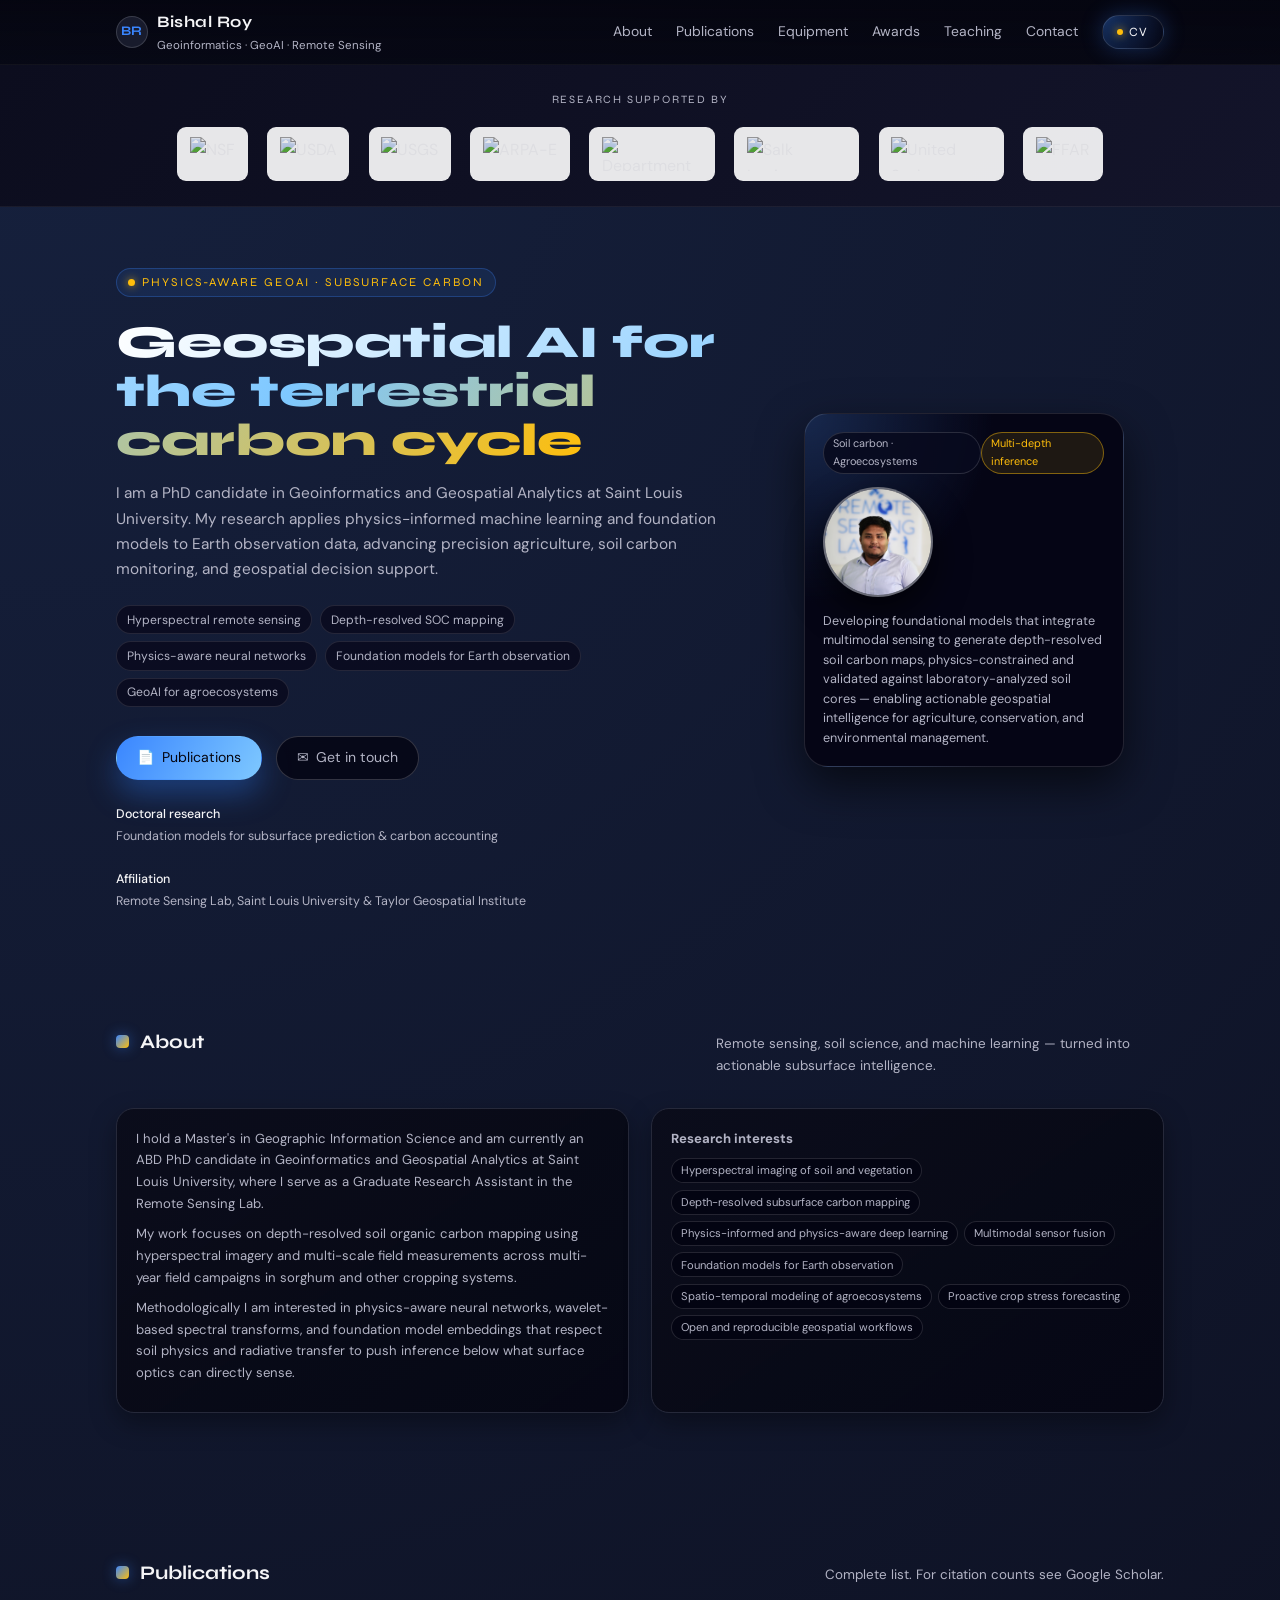
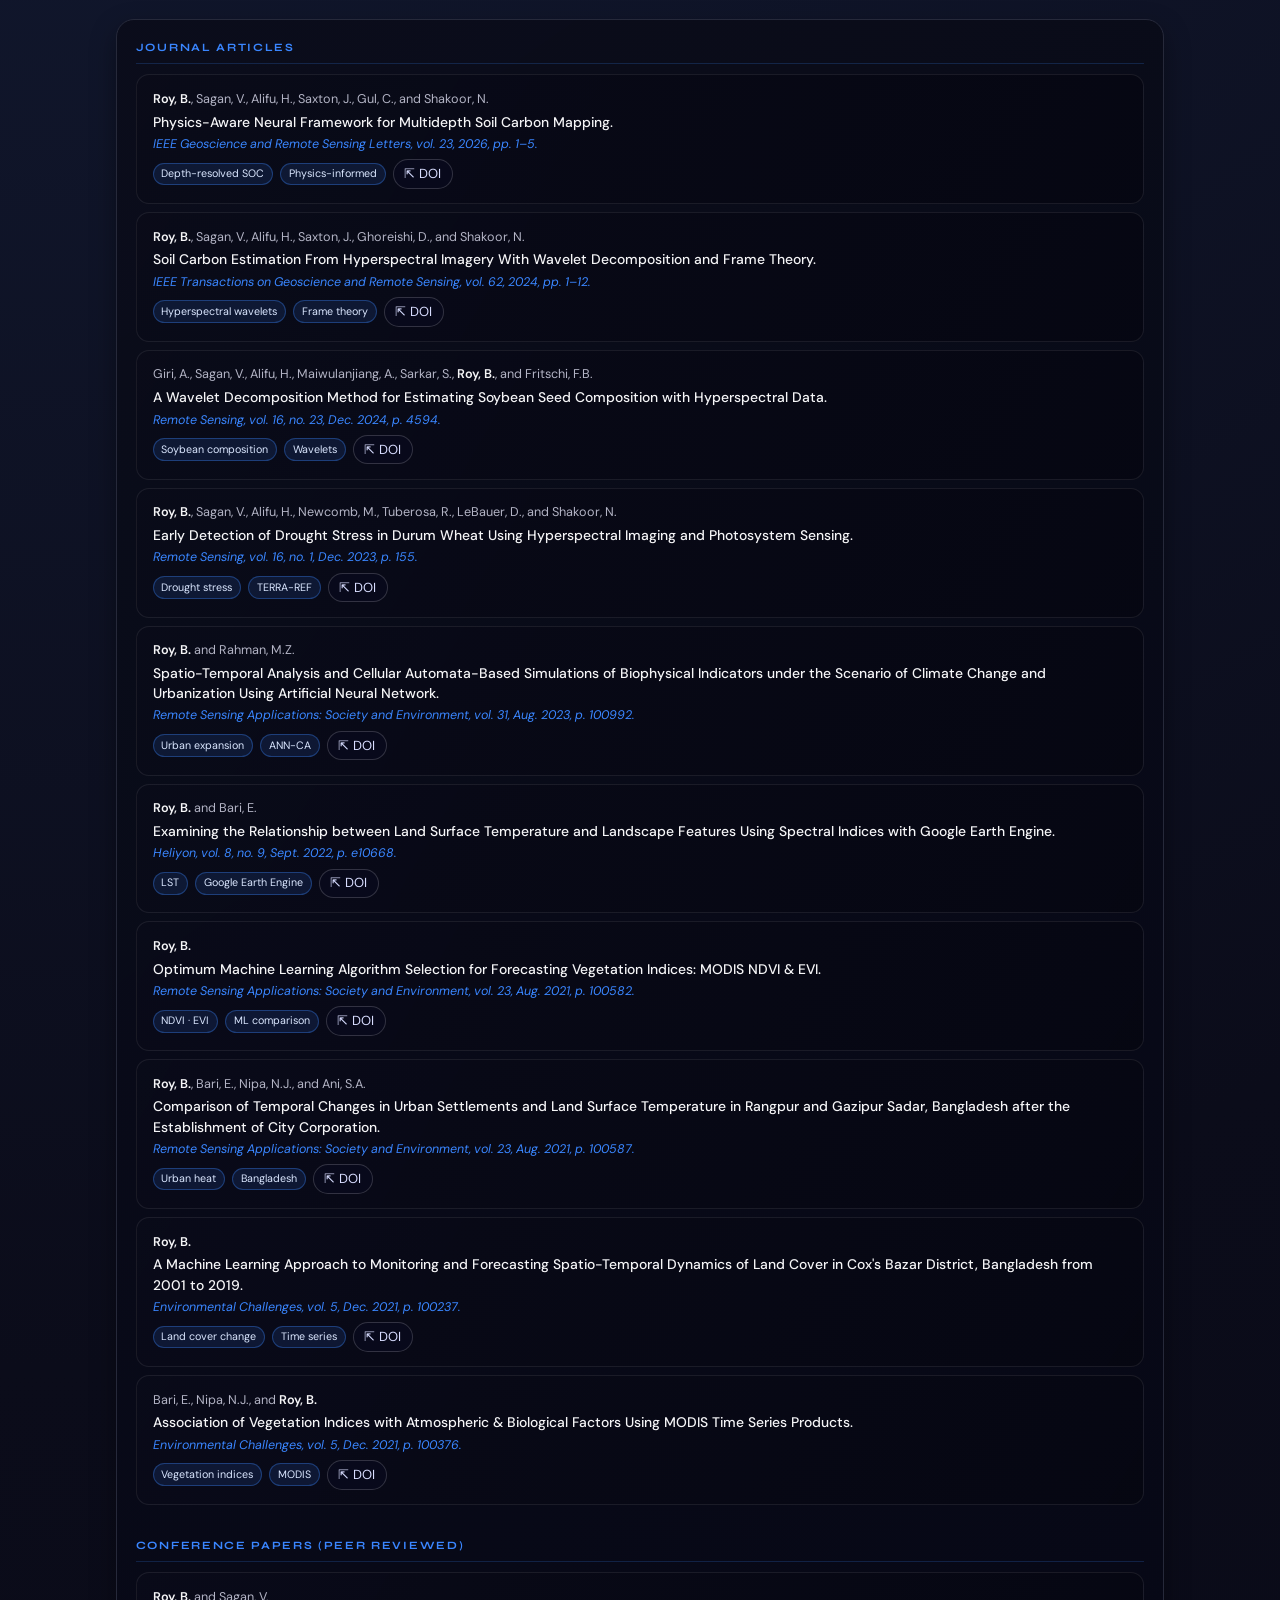
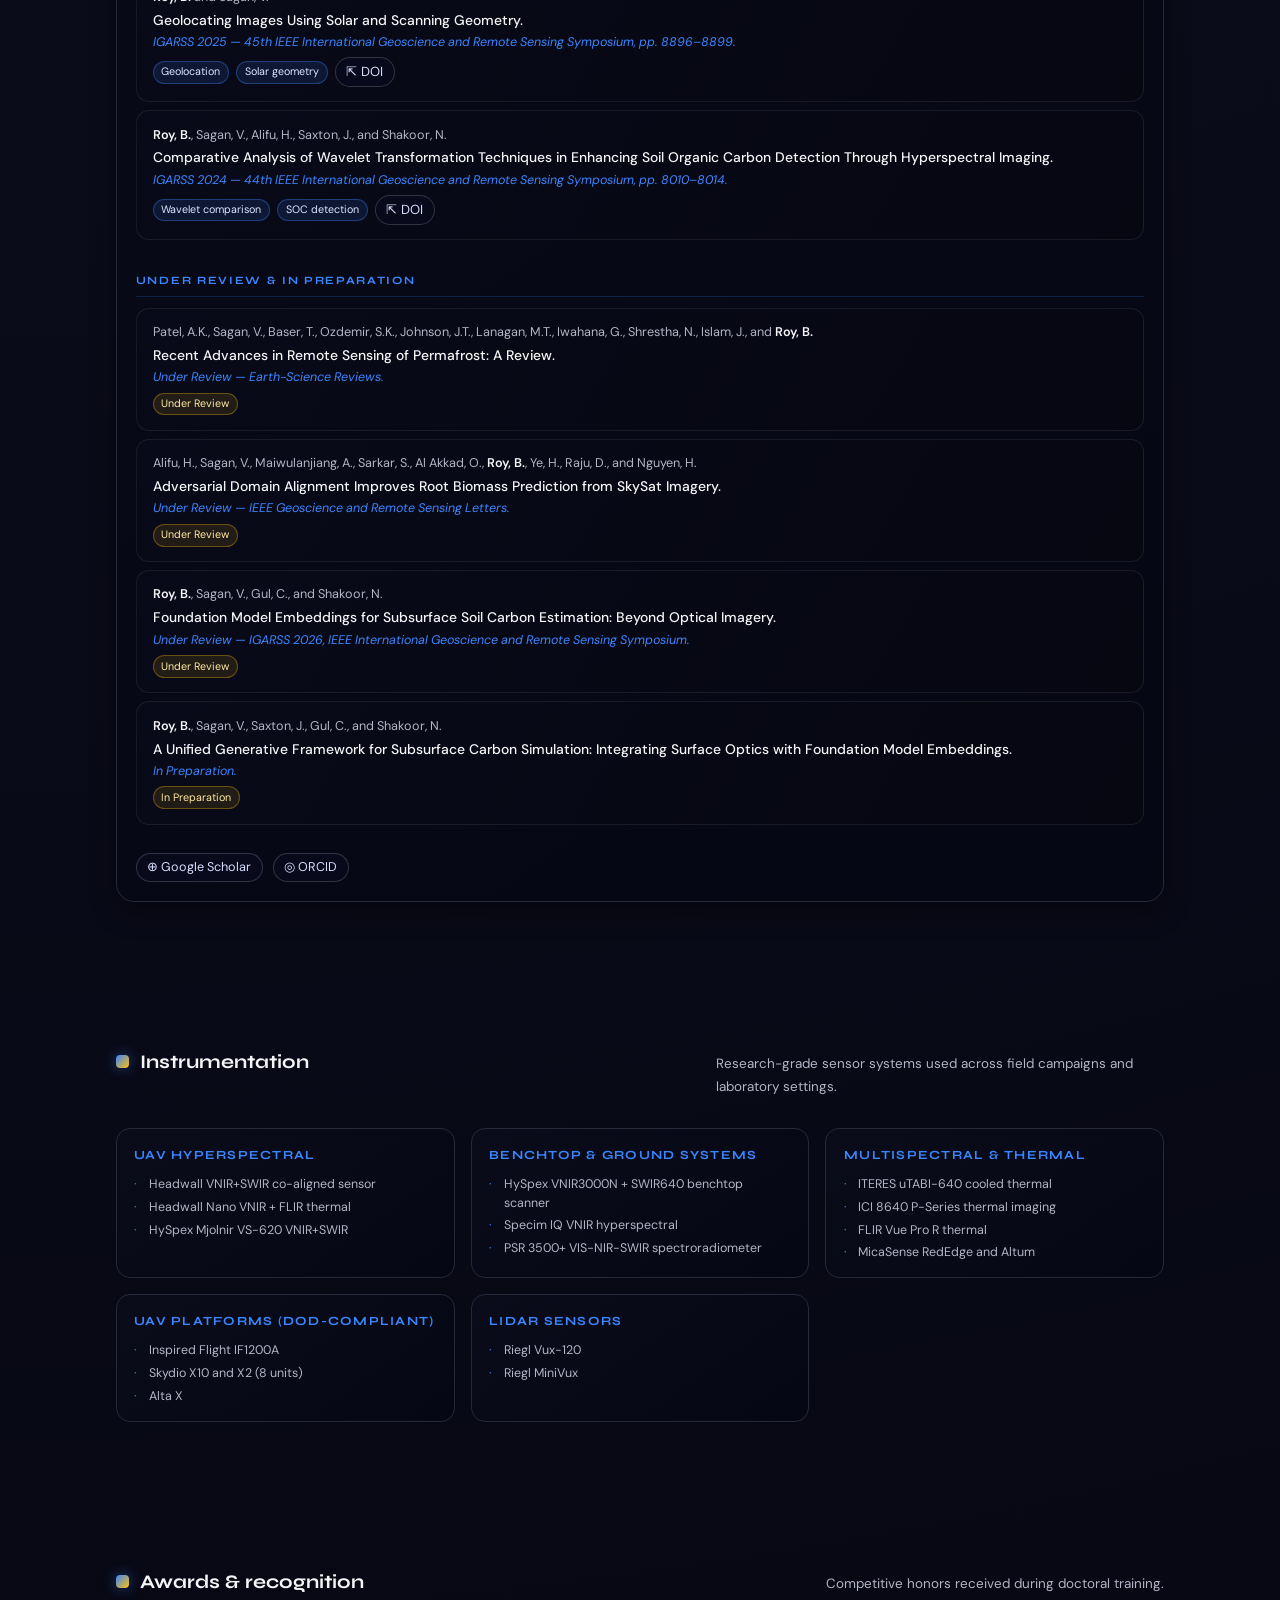
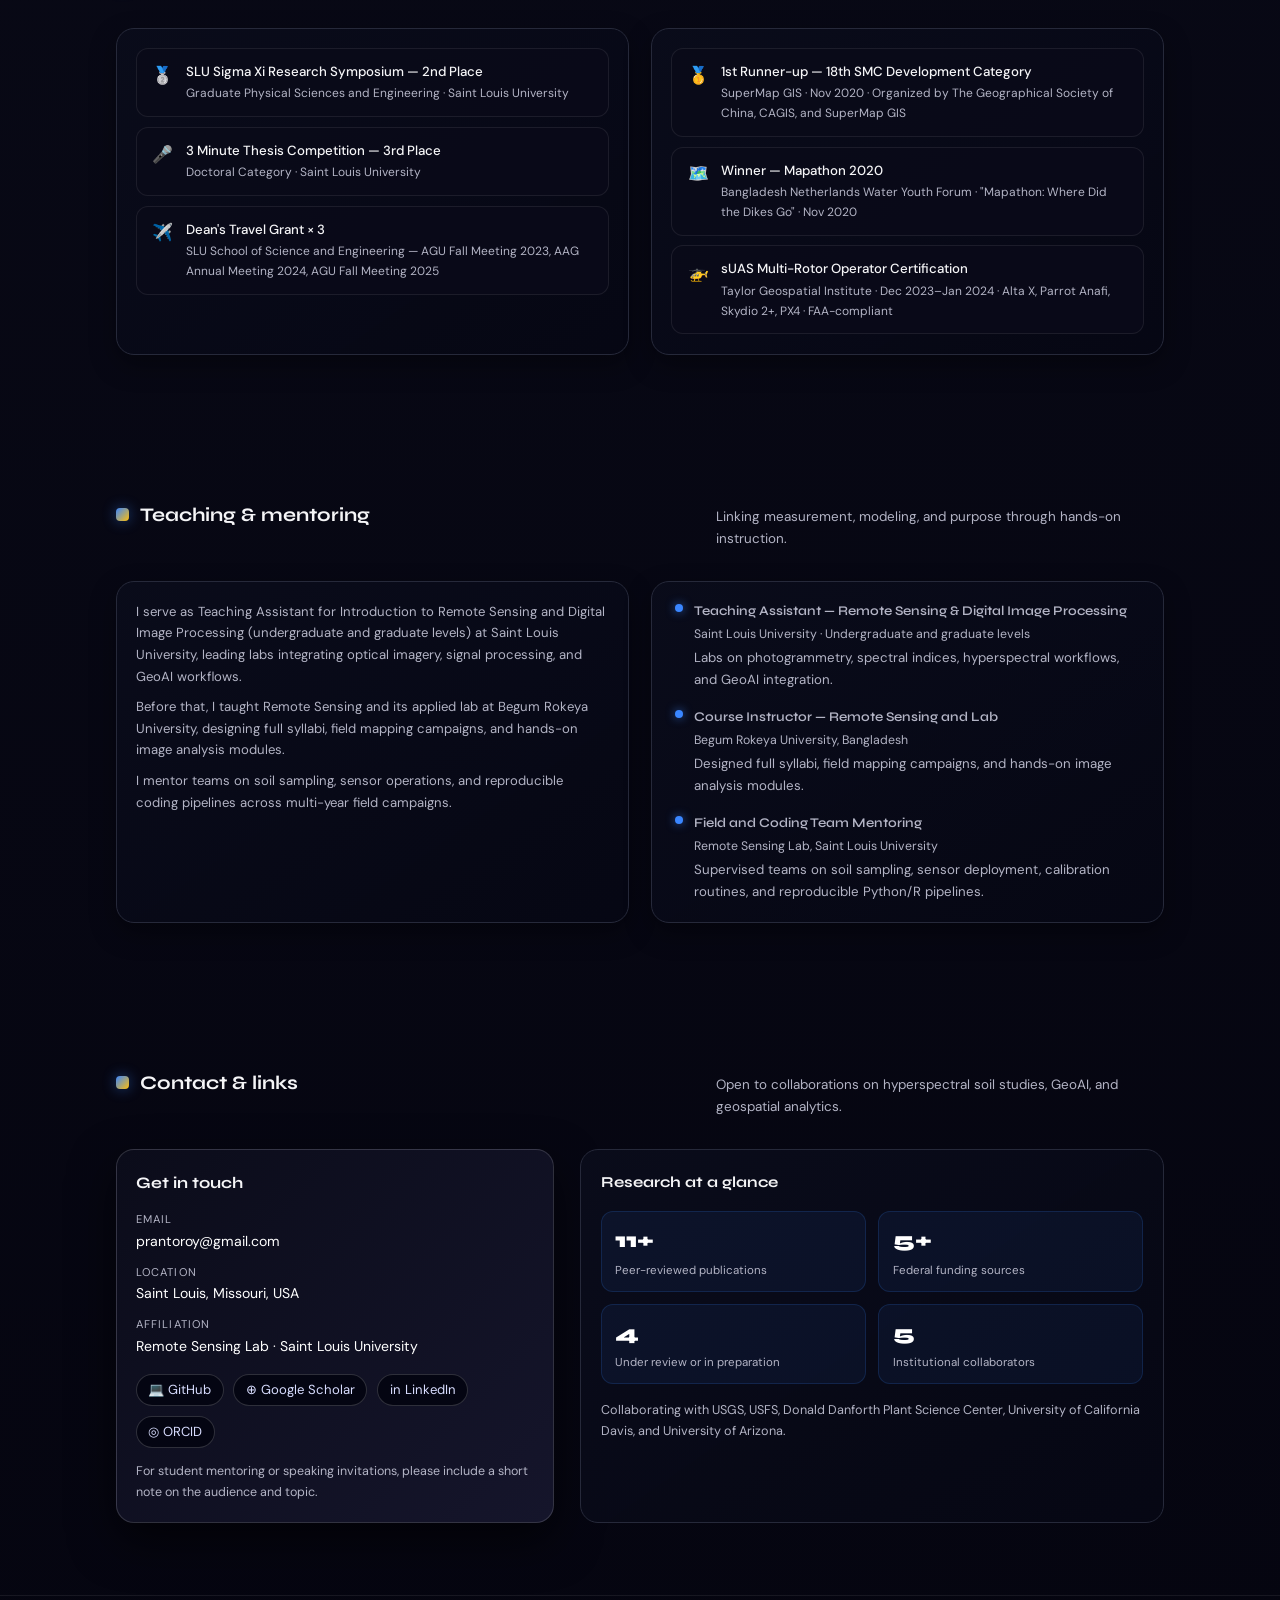
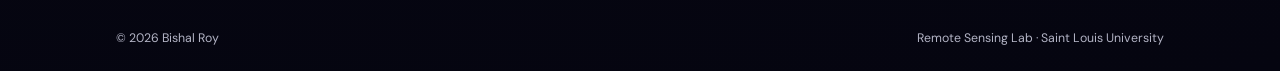
==== commit f428f2ff: "Update index.html" ====
--- a/index.html
+++ b/index.html
@@ -10,327 +10,174 @@
   <style>
     :root {
       --bg: #060714;
-      --bg-soft: #0d0f1f;
-      --bg-softer: #151828;
-      --accent: #38bdf8;
-      --accent-soft: rgba(56,189,248,0.12);
-      --accent-glow: rgba(56,189,248,0.25);
-      --accent-strong: #7dd3fc;
-      --accent-warm: #fbbf24;
-      --text: #f0f4f8;
-      --text-muted: #94a3b8;
-      --border: #1e2235;
-      --border-accent: rgba(56,189,248,0.2);
-      --card-radius: 16px;
+      --bg-soft: #101322;
+      --bg-softer: #181b2c;
+      --accent: #3a86ff;
+      --accent-soft: rgba(58,134,255,0.12);
+      --accent-strong: #ffbe0b;
+      --text: #f5f5f7;
+      --text-muted: #b3b4c5;
+      --border: #26293a;
+      --card-radius: 18px;
       --max-width: 1100px;
-      --shadow-soft: 0 20px 50px rgba(0,0,0,0.65);
-      --shadow-subtle: 0 8px 24px rgba(0,0,0,0.4);
+      --shadow-soft: 0 18px 45px rgba(0,0,0,0.6);
+      --shadow-subtle: 0 10px 26px rgba(0,0,0,0.35);
       --font-display: 'Syne', sans-serif;
       --font-body: 'DM Sans', sans-serif;
     }
     *, *::before, *::after { box-sizing: border-box; margin: 0; padding: 0; }
     html { scroll-behavior: smooth; }
-    body {
-      font-family: var(--font-body);
-      background: radial-gradient(ellipse at top left, #0f1e3a 0%, #080c1a 40%, #040510 100%);
-      color: var(--text);
-      line-height: 1.65;
-    }
+    body { font-family: var(--font-body); background: radial-gradient(circle at top left, #16213e 0, #0b0c1a 45%, #050510 100%); color: var(--text); line-height: 1.65; }
     a { color: inherit; text-decoration: none; }
     img { max-width: 100%; display: block; }
     .page { min-height: 100vh; display: flex; flex-direction: column; }
     .shell { width: 100%; max-width: var(--max-width); margin: 0 auto; padding: 0 1.6rem; }
     section { padding: 4.5rem 0; scroll-margin-top: 80px; }
 
-    /* ── nav ── */
-    .nav {
-      position: sticky; top: 0; z-index: 50;
-      backdrop-filter: blur(24px);
-      background: linear-gradient(to bottom, rgba(4,5,16,0.97), rgba(4,5,16,0.88));
-      border-bottom: 1px solid rgba(56,189,248,0.08);
-    }
+    /* nav */
+    .nav { position: sticky; top: 0; z-index: 50; backdrop-filter: blur(22px); background: linear-gradient(to bottom, rgba(5,5,15,0.96), rgba(5,5,15,0.86)); border-bottom: 1px solid rgba(255,255,255,0.05); }
     .nav-inner { display: flex; align-items: center; justify-content: space-between; height: 64px; }
-    .nav-brand { display: flex; align-items: center; gap: 0.65rem; font-family: var(--font-display); }
-    .nav-logo {
-      width: 34px; height: 34px; border-radius: 999px;
-      border: 1.5px solid rgba(56,189,248,0.35);
-      background: rgba(56,189,248,0.08);
-      display: flex; align-items: center; justify-content: center;
-      font-size: 0.82rem; font-weight: 800; color: var(--accent);
-      box-shadow: 0 0 12px rgba(56,189,248,0.2);
-    }
-    .nav-brand-text { display: flex; flex-direction: column; gap: 0.08rem; }
-    .nav-name { font-weight: 700; letter-spacing: 0.03em; font-size: 0.98rem; }
-    .nav-role { font-size: 0.71rem; color: var(--text-muted); font-family: var(--font-body); }
-    .nav-links { display: flex; align-items: center; gap: 1.4rem; font-size: 0.86rem; }
+    .nav-brand { display: flex; align-items: center; gap: 0.6rem; font-family: var(--font-display); }
+    .nav-logo { width: 32px; height: 32px; border-radius: 999px; border: 1px solid rgba(255,255,255,0.15); background: var(--bg-softer); display: flex; align-items: center; justify-content: center; font-size: 0.82rem; font-weight: 700; color: var(--accent); }
+    .nav-brand-text { display: flex; flex-direction: column; gap: 0.1rem; }
+    .nav-name { font-weight: 700; letter-spacing: 0.03em; font-size: 1rem; }
+    .nav-role { font-size: 0.72rem; color: var(--text-muted); font-family: var(--font-body); }
+    .nav-links { display: flex; align-items: center; gap: 1.5rem; font-size: 0.87rem; }
     .nav-link { color: var(--text-muted); position: relative; padding-bottom: 2px; transition: color 0.15s; }
-    .nav-link::after {
-      content: ""; position: absolute; left: 0; bottom: -3px;
-      width: 0; height: 1.5px; border-radius: 999px;
-      background: var(--accent);
-      transition: width 0.2s ease;
-    }
+    .nav-link::after { content: ""; position: absolute; left: 0; bottom: -3px; width: 0; height: 2px; border-radius: 999px; background: linear-gradient(90deg, var(--accent), var(--accent-strong)); transition: width 0.2s ease; }
     .nav-link:hover { color: var(--text); }
     .nav-link:hover::after { width: 100%; }
-    .nav-cta {
-      display: inline-flex; align-items: center; gap: 0.35rem;
-      padding: 0.32rem 0.85rem; border-radius: 999px;
-      border: 1px solid rgba(56,189,248,0.3);
-      background: rgba(56,189,248,0.08);
-      font-size: 0.79rem; text-transform: uppercase; letter-spacing: 0.12em;
-      color: var(--accent); font-family: var(--font-display);
-      transition: background 0.15s, border-color 0.15s;
-    }
-    .nav-cta:hover { background: rgba(56,189,248,0.16); border-color: rgba(56,189,248,0.5); }
-    .nav-cta-dot { width: 5px; height: 5px; border-radius: 999px; background: var(--accent-warm); box-shadow: 0 0 6px rgba(251,191,36,0.9); }
+    .nav-cta { display: inline-flex; align-items: center; gap: 0.35rem; padding: 0.35rem 0.9rem; border-radius: 999px; border: 1px solid rgba(255,255,255,0.12); background: radial-gradient(circle at top left, rgba(58,134,255,0.35), rgba(5,6,20,0.9)); font-size: 0.79rem; text-transform: uppercase; letter-spacing: 0.12em; box-shadow: 0 0 22px rgba(58,134,255,0.28); font-family: var(--font-display); }
+    .nav-cta-dot { width: 6px; height: 6px; border-radius: 999px; background: var(--accent-strong); box-shadow: 0 0 8px rgba(255,190,11,0.9); }
     .nav-menu-toggle { display: none; border: none; background: transparent; color: var(--text); font-size: 1.3rem; cursor: pointer; }
-    @media (max-width: 820px) {
+    @media (max-width: 780px) {
       .nav-links { display: none; }
       .nav-menu-toggle { display: inline-flex; }
-      .nav-links.mobile-open {
-        position: absolute; top: 64px; right: 0; left: 0;
-        flex-direction: column; gap: 0.8rem;
-        padding: 1.2rem 1.6rem 1.4rem;
-        background: rgba(4,5,20,0.98);
-        border-bottom: 1px solid rgba(56,189,248,0.1);
-        backdrop-filter: blur(20px);
-      }
+      .nav-links.mobile-open { position: absolute; top: 64px; right: 0; left: 0; flex-direction: column; gap: 0.85rem; padding: 1.2rem 1.6rem 1.4rem; background: radial-gradient(circle at top, #16172a 0, #050515 60%); border-bottom: 1px solid rgba(255,255,255,0.08); }
       .nav-cta { align-self: flex-start; }
     }
 
-    /* ── funders ── */
-    .funders {
-      background: linear-gradient(135deg, rgba(8,10,28,0.95), rgba(12,15,32,0.95));
-      padding: 1.5rem 0;
-      border-bottom: 1px solid rgba(56,189,248,0.06);
-    }
-    .funders-label {
-      font-size: 0.68rem; color: var(--text-muted);
-      text-transform: uppercase; letter-spacing: 0.18em;
-      text-align: center; margin-bottom: 1rem;
-      font-family: var(--font-display);
-    }
-    .funders-row { display: flex; justify-content: center; align-items: center; flex-wrap: wrap; gap: 1.1rem; }
-    .funder-logo-wrap {
-      background: #ffffff; border-radius: 8px;
-      padding: 0.38rem 0.75rem;
-      display: flex; align-items: center; justify-content: center;
-      height: 52px; opacity: 0.88;
-      transition: opacity 0.2s, transform 0.2s;
-    }
+    /* funders */
+    .funders { background: linear-gradient(135deg, #0c0d1e, #13142a); padding: 1.6rem 0; border-bottom: 1px solid rgba(255,255,255,0.06); }
+    .funders-label { font-size: 0.7rem; color: var(--text-muted); text-transform: uppercase; letter-spacing: 0.16em; text-align: center; margin-bottom: 1.1rem; font-family: var(--font-display); }
+    .funders-row { display: flex; justify-content: center; align-items: center; flex-wrap: wrap; gap: 1.2rem; }
+    .funder-logo-wrap { background: #ffffff; border-radius: 9px; padding: 0.4rem 0.8rem; display: flex; align-items: center; justify-content: center; height: 54px; transition: opacity 0.2s, transform 0.2s; opacity: 0.9; }
     .funder-logo-wrap:hover { opacity: 1; transform: translateY(-1px); }
-    .funder-logo-wrap img { height: 32px; width: auto; max-width: 95px; object-fit: contain; }
-
-    /* ── hero ── */
-    .hero { padding: 3.8rem 0 2.4rem; }
-    .hero-grid { display: grid; grid-template-columns: minmax(0,3fr) minmax(0,2fr); gap: 3rem; align-items: center; }
+    .funder-logo-wrap img { height: 34px; width: auto; max-width: 100px; object-fit: contain; }
+
+    /* hero */
+    .hero { padding: 3.8rem 0 2.6rem; }
+    .hero-grid { display: grid; grid-template-columns: minmax(0,3fr) minmax(0,2fr); gap: 2.8rem; align-items: center; }
     @media (max-width: 900px) { .hero-grid { grid-template-columns: 1fr; } }
-    .hero-kicker {
-      display: inline-flex; align-items: center; gap: 0.45rem;
-      font-size: 0.73rem; color: var(--accent);
-      text-transform: uppercase; letter-spacing: 0.18em;
-      background: rgba(56,189,248,0.08); padding: 0.2rem 0.7rem;
-      border-radius: 999px; border: 1px solid rgba(56,189,248,0.25);
-      margin-bottom: 1.2rem; font-family: var(--font-display);
-    }
-    .hero-kicker-dot { width: 6px; height: 6px; border-radius: 999px; background: var(--accent-warm); box-shadow: 0 0 6px rgba(251,191,36,0.85); }
-    .hero-title { font-family: var(--font-display); font-size: clamp(2rem, 3.8vw, 2.8rem); font-weight: 800; line-height: 1.08; margin-bottom: 1rem; }
-    .hero-highlight { background: linear-gradient(115deg, #e0f2fe, var(--accent), #7dd3fc); -webkit-background-clip: text; background-clip: text; color: transparent; }
-    .hero-subtitle { font-size: 0.95rem; color: var(--text-muted); margin-bottom: 1.4rem; max-width: 38rem; }
-    .hero-tags { display: flex; flex-wrap: wrap; gap: 0.42rem; margin-bottom: 1.8rem; }
-    .tag {
-      font-size: 0.74rem; padding: 0.2rem 0.62rem; border-radius: 999px;
-      border: 1px solid rgba(56,189,248,0.15); color: var(--text-muted);
-      background: rgba(56,189,248,0.05);
-    }
-    .hero-actions { display: flex; flex-wrap: wrap; gap: 0.85rem; align-items: center; }
-    .btn {
-      display: inline-flex; align-items: center; gap: 0.42rem;
-      padding: 0.58rem 1.2rem; border-radius: 999px;
-      font-size: 0.87rem; border: 1px solid transparent; cursor: pointer;
-      transition: transform 0.12s, box-shadow 0.12s, background 0.12s;
-      font-family: var(--font-body);
-    }
-    .btn-primary { background: linear-gradient(120deg, var(--accent), #bae6fd); color: #041018; font-weight: 500; box-shadow: 0 10px 28px rgba(56,189,248,0.3); }
-    .btn-primary:hover { transform: translateY(-1px); box-shadow: 0 14px 34px rgba(56,189,248,0.4); }
-    .btn-ghost { border-color: rgba(56,189,248,0.25); background: rgba(56,189,248,0.06); color: var(--text-muted); }
-    .btn-ghost:hover { border-color: rgba(56,189,248,0.45); color: var(--text); transform: translateY(-1px); }
-    .hero-meta { display: flex; flex-wrap: wrap; gap: 1.4rem; margin-top: 1.4rem; font-size: 0.77rem; color: var(--text-muted); }
-    .hero-meta-item strong { display: block; color: var(--text); font-weight: 500; margin-bottom: 0.08rem; }
-
+    .hero-kicker { display: inline-flex; align-items: center; gap: 0.45rem; font-size: 0.75rem; color: var(--accent-strong); text-transform: uppercase; letter-spacing: 0.18em; background: rgba(58,134,255,0.1); padding: 0.22rem 0.7rem; border-radius: 999px; border: 1px solid rgba(58,134,255,0.28); margin-bottom: 1.3rem; font-family: var(--font-display); }
+    .hero-kicker-dot { width: 7px; height: 7px; border-radius: 999px; background: var(--accent-strong); box-shadow: 0 0 8px rgba(255,190,11,0.8); }
+    .hero-title { font-family: var(--font-display); font-size: clamp(2.1rem, 3.8vw, 2.85rem); font-weight: 800; line-height: 1.08; margin-bottom: 1rem; }
+    .hero-highlight { background: linear-gradient(120deg, #ffffff, #7ec8ff, #ffbe0b); -webkit-background-clip: text; background-clip: text; color: transparent; }
+    .hero-subtitle { font-size: 0.96rem; color: var(--text-muted); margin-bottom: 1.4rem; max-width: 40rem; }
+    .hero-tags { display: flex; flex-wrap: wrap; gap: 0.45rem; margin-bottom: 1.8rem; }
+    .tag { font-size: 0.76rem; padding: 0.22rem 0.65rem; border-radius: 999px; border: 1px solid rgba(255,255,255,0.11); color: var(--text-muted); background: rgba(10,10,30,0.85); }
+    .hero-actions { display: flex; flex-wrap: wrap; gap: 0.9rem; align-items: center; }
+    .btn { display: inline-flex; align-items: center; justify-content: center; gap: 0.45rem; padding: 0.6rem 1.25rem; border-radius: 999px; font-size: 0.88rem; border: 1px solid transparent; cursor: pointer; transition: transform 0.13s, box-shadow 0.13s; font-family: var(--font-body); }
+    .btn-primary { background: linear-gradient(120deg, var(--accent), #7ec8ff); color: #050510; box-shadow: 0 14px 30px rgba(46,130,255,0.35); }
+    .btn-ghost { border-color: rgba(255,255,255,0.18); background: rgba(5,5,20,0.85); color: var(--text-muted); }
+    .btn:hover { transform: translateY(-1px); box-shadow: 0 14px 32px rgba(0,0,0,0.65); }
+    .hero-meta { display: flex; flex-wrap: wrap; gap: 1.4rem; margin-top: 1.5rem; font-size: 0.78rem; color: var(--text-muted); }
+    .hero-meta-item strong { display: block; color: var(--text); font-weight: 500; margin-bottom: 0.1rem; }
     .hero-visual { display: flex; justify-content: center; }
-    .hero-card {
-      width: 100%; max-width: 310px; border-radius: 22px;
-      background: linear-gradient(145deg, rgba(13,18,40,0.95), rgba(6,8,22,0.98));
-      border: 1px solid rgba(56,189,248,0.15);
-      padding: 1.1rem; box-shadow: var(--shadow-soft), 0 0 40px rgba(56,189,248,0.06);
-    }
+    .hero-card { width: 100%; max-width: 320px; border-radius: 24px; background: radial-gradient(circle at top left, #3a86ff22 0, #050515 40%); border: 1px solid rgba(255,255,255,0.12); padding: 1.15rem; box-shadow: var(--shadow-soft); }
     .hero-card-header { display: flex; align-items: center; justify-content: space-between; margin-bottom: 0.8rem; }
-    .hero-pill { font-size: 0.66rem; padding: 0.1rem 0.5rem; border-radius: 999px; border: 1px solid rgba(56,189,248,0.2); color: var(--text-muted); background: rgba(56,189,248,0.06); }
-    .hero-chip { font-size: 0.66rem; padding: 0.1rem 0.5rem; border-radius: 999px; color: var(--accent-warm); background: rgba(251,191,36,0.1); border: 1px solid rgba(251,191,36,0.38); }
-    .hero-photo-wrap { border-radius: 999px; width: 108px; height: 108px; overflow: hidden; border: 2px solid rgba(56,189,248,0.3); box-shadow: 0 12px 30px rgba(0,0,0,0.6), 0 0 20px rgba(56,189,248,0.12); margin-bottom: 0.85rem; background: var(--bg-softer); }
+    .hero-pill { font-size: 0.68rem; padding: 0.12rem 0.55rem; border-radius: 999px; border: 1px solid rgba(255,255,255,0.14); color: var(--text-muted); background: rgba(8,10,30,0.9); }
+    .hero-chip { font-size: 0.68rem; padding: 0.12rem 0.55rem; border-radius: 999px; color: var(--accent-strong); background: rgba(255,190,11,0.1); border: 1px solid rgba(255,190,11,0.45); }
+    .hero-photo-wrap { border-radius: 999px; width: 110px; height: 110px; overflow: hidden; border: 2px solid rgba(255,255,255,0.35); box-shadow: 0 16px 35px rgba(0,0,0,0.65); margin-bottom: 0.85rem; background: var(--bg-softer); }
     .hero-photo { width: 100%; height: 100%; object-fit: cover; }
-    .hero-card-body { font-size: 0.78rem; color: var(--text-muted); line-height: 1.55; }
-
-    /* ── section headers ── */
-    .section-header { display: flex; justify-content: space-between; align-items: baseline; gap: 1.2rem; margin-bottom: 1.8rem; }
-    .section-title-wrap { display: flex; align-items: center; gap: 0.65rem; }
-    .section-badge { width: 12px; height: 12px; border-radius: 3px; background: linear-gradient(135deg, var(--accent), #bae6fd); box-shadow: 0 0 12px rgba(56,189,248,0.5); }
-    .section-title { font-family: var(--font-display); font-size: 1.18rem; font-weight: 700; }
-    .section-subtitle { font-size: 0.83rem; color: var(--text-muted); max-width: 28rem; }
+    .hero-card-body { font-size: 0.79rem; color: var(--text-muted); line-height: 1.55; }
+
+    /* section headers */
+    .section-header { display: flex; justify-content: space-between; align-items: baseline; gap: 1.2rem; margin-bottom: 1.9rem; }
+    .section-title-wrap { display: flex; align-items: center; gap: 0.7rem; }
+    .section-badge { width: 13px; height: 13px; border-radius: 4px; background: linear-gradient(135deg, var(--accent), var(--accent-strong)); box-shadow: 0 0 14px rgba(58,134,255,0.45); }
+    .section-title { font-family: var(--font-display); font-size: 1.2rem; font-weight: 700; }
+    .section-subtitle { font-size: 0.84rem; color: var(--text-muted); max-width: 28rem; }
     @media (max-width: 780px) { .section-header { flex-direction: column; align-items: flex-start; } }
 
-    /* ── grids / cards ── */
-    .grid-2 { display: grid; grid-template-columns: repeat(2,minmax(0,1fr)); gap: 1.3rem; }
+    /* cards */
+    .grid-2 { display: grid; grid-template-columns: repeat(2,minmax(0,1fr)); gap: 1.4rem; }
     @media (max-width: 900px) { .grid-2 { grid-template-columns: 1fr; } }
-    .card {
-      border-radius: var(--card-radius);
-      background: linear-gradient(145deg, rgba(11,13,28,0.97), rgba(6,8,20,0.99));
-      border: 1px solid var(--border);
-      padding: 1.2rem; box-shadow: var(--shadow-subtle);
-      transition: border-color 0.2s;
-    }
-    .card:hover { border-color: rgba(56,189,248,0.18); }
+    .card { border-radius: var(--card-radius); background: linear-gradient(145deg, rgba(10,12,26,0.96), rgba(6,7,20,0.98)); border: 1px solid var(--border); padding: 1.2rem; box-shadow: var(--shadow-subtle); }
     .card-body { font-size: 0.82rem; color: var(--text-muted); }
-    .card-body p { margin-bottom: 0.5rem; }
-    .pill-row { display: flex; flex-wrap: wrap; gap: 0.38rem; margin-top: 0.5rem; }
-    .pill { font-size: 0.7rem; padding: 0.14rem 0.55rem; border-radius: 999px; border: 1px solid rgba(56,189,248,0.14); color: var(--text-muted); background: rgba(56,189,248,0.04); }
-    .card-footer-links { display: flex; flex-wrap: wrap; gap: 0.6rem; margin-top: 0.85rem; font-size: 0.78rem; }
-    .link-pill {
-      display: inline-flex; align-items: center; gap: 0.32rem;
-      padding: 0.16rem 0.6rem; border-radius: 999px;
-      border: 1px solid rgba(56,189,248,0.2);
-      background: rgba(56,189,248,0.05); color: #bae6fd;
-      transition: border-color 0.15s, background 0.15s, color 0.15s;
-    }
-    .link-pill:hover { border-color: rgba(56,189,248,0.5); background: rgba(56,189,248,0.12); color: #fff; }
-
-    /* ── featured research ── */
-    .research-grid { display: flex; flex-direction: column; gap: 1.8rem; }
-    .research-card {
-      border-radius: 18px;
-      background: linear-gradient(145deg, rgba(10,13,30,0.98), rgba(6,8,22,0.99));
-      border: 1px solid rgba(56,189,248,0.12);
-      overflow: hidden;
-      display: grid;
-      grid-template-columns: minmax(0,1fr) minmax(0,1.05fr);
-      box-shadow: var(--shadow-subtle);
-      transition: border-color 0.2s, box-shadow 0.2s;
-    }
-    .research-card:hover { border-color: rgba(56,189,248,0.3); box-shadow: 0 12px 36px rgba(0,0,0,0.5), 0 0 30px rgba(56,189,248,0.06); }
-    .research-card.reverse { grid-template-columns: minmax(0,1.05fr) minmax(0,1fr); }
-    .research-card.reverse .research-figure { order: -1; }
-    @media (max-width: 820px) {
-      .research-card, .research-card.reverse { grid-template-columns: 1fr; }
-      .research-card.reverse .research-figure { order: 0; }
-    }
-    .research-figure {
-      position: relative; overflow: hidden;
-      background: rgba(56,189,248,0.04);
-      min-height: 240px;
-    }
-    .research-figure img {
-      width: 100%; height: 100%;
-      object-fit: cover; object-position: center top;
-      display: block;
-      transition: transform 0.4s ease;
-    }
-    .research-card:hover .research-figure img { transform: scale(1.02); }
-    .research-figure-overlay {
-      position: absolute; inset: 0;
-      background: linear-gradient(to right, rgba(6,8,22,0.35) 0%, transparent 60%);
-      pointer-events: none;
-    }
-    .research-card.reverse .research-figure-overlay {
-      background: linear-gradient(to left, rgba(6,8,22,0.35) 0%, transparent 60%);
-    }
-    .research-body { padding: 1.8rem 2rem; display: flex; flex-direction: column; justify-content: center; gap: 0.7rem; }
-    .research-number { font-family: var(--font-display); font-size: 0.65rem; font-weight: 700; color: var(--accent); text-transform: uppercase; letter-spacing: 0.18em; opacity: 0.7; }
-    .research-tag { display: inline-flex; align-items: center; gap: 0.3rem; font-size: 0.68rem; padding: 0.1rem 0.55rem; border-radius: 999px; background: rgba(56,189,248,0.1); color: var(--accent); border: 1px solid rgba(56,189,248,0.28); font-family: var(--font-display); font-weight: 600; letter-spacing: 0.05em; width: fit-content; }
-    .research-title { font-family: var(--font-display); font-size: 1.05rem; font-weight: 700; line-height: 1.3; color: var(--text); }
-    .research-desc { font-size: 0.82rem; color: var(--text-muted); line-height: 1.6; }
-    .research-venue { font-size: 0.76rem; color: rgba(56,189,248,0.7); font-style: italic; }
-    .research-pills { display: flex; flex-wrap: wrap; gap: 0.35rem; }
-    .research-pill { font-size: 0.68rem; padding: 0.1rem 0.5rem; border-radius: 999px; border: 1px solid rgba(56,189,248,0.15); color: var(--text-muted); background: rgba(56,189,248,0.04); }
-    .research-links { display: flex; gap: 0.55rem; flex-wrap: wrap; margin-top: 0.2rem; }
-    .research-link {
-      display: inline-flex; align-items: center; gap: 0.3rem;
-      font-size: 0.75rem; padding: 0.2rem 0.7rem; border-radius: 999px;
-      border: 1px solid rgba(56,189,248,0.25);
-      background: rgba(56,189,248,0.07); color: #bae6fd;
-      transition: background 0.15s, border-color 0.15s, color 0.15s;
-    }
-    .research-link:hover { background: rgba(56,189,248,0.16); border-color: rgba(56,189,248,0.5); color: #fff; }
-
-    /* ── publications ── */
+    .card-body p { margin-bottom: 0.55rem; }
+    .pill-row { display: flex; flex-wrap: wrap; gap: 0.4rem; margin-top: 0.5rem; }
+    .pill { font-size: 0.7rem; padding: 0.14rem 0.55rem; border-radius: 999px; border: 1px solid rgba(255,255,255,0.13); color: var(--text-muted); background: rgba(4,5,18,0.95); }
+    .card-footer-links { display: flex; flex-wrap: wrap; gap: 0.65rem; margin-top: 0.85rem; font-size: 0.79rem; }
+    .link-pill { display: inline-flex; align-items: center; gap: 0.35rem; padding: 0.18rem 0.65rem; border-radius: 999px; border: 1px solid rgba(255,255,255,0.17); background: rgba(9,10,28,0.95); color: #d8ddff; transition: border-color 0.15s, color 0.15s; }
+    .link-pill:hover { border-color: rgba(58,134,255,0.5); color: #fff; }
+
+    /* publications */
     .pub-list { display: flex; flex-direction: column; }
-    .pub-group-label { font-family: var(--font-display); font-size: 0.68rem; font-weight: 700; text-transform: uppercase; letter-spacing: 0.15em; color: var(--accent); margin: 1.4rem 0 0.6rem; padding-bottom: 0.3rem; border-bottom: 1px solid rgba(56,189,248,0.18); }
+    .pub-group-label { font-family: var(--font-display); font-size: 0.7rem; font-weight: 700; text-transform: uppercase; letter-spacing: 0.15em; color: var(--accent); margin: 1.5rem 0 0.65rem; padding-bottom: 0.35rem; border-bottom: 1px solid rgba(58,134,255,0.2); }
     .pub-group-label:first-child { margin-top: 0; }
-    .pub-item { padding: 0.88rem 1rem; border-radius: 12px; background: rgba(56,189,248,0.03); border: 1px solid rgba(56,189,248,0.08); margin-bottom: 0.45rem; transition: border-color 0.15s, background 0.15s; }
-    .pub-item:hover { border-color: rgba(56,189,248,0.22); background: rgba(56,189,248,0.06); }
-    .pub-authors { font-size: 0.78rem; color: var(--text-muted); margin-bottom: 0.16rem; line-height: 1.5; }
+    .pub-item { padding: 0.9rem 1rem; border-radius: 13px; background: linear-gradient(120deg, rgba(10,11,25,0.9), rgba(6,7,18,0.96)); border: 1px solid rgba(255,255,255,0.08); margin-bottom: 0.5rem; transition: border-color 0.15s; }
+    .pub-item:hover { border-color: rgba(58,134,255,0.28); }
+    .pub-authors { font-size: 0.79rem; color: var(--text-muted); margin-bottom: 0.18rem; line-height: 1.5; }
     .pub-authors strong { color: var(--text); font-weight: 600; }
-    .pub-title { font-size: 0.86rem; font-weight: 500; margin-bottom: 0.13rem; color: var(--text); line-height: 1.45; }
-    .pub-venue { color: var(--accent); font-size: 0.77rem; margin-bottom: 0.2rem; font-style: italic; opacity: 0.85; }
-    .pub-links { display: flex; flex-wrap: wrap; gap: 0.42rem; margin-top: 0.28rem; align-items: center; }
-    .pub-tag { font-size: 0.65rem; padding: 0.08rem 0.45rem; border-radius: 999px; background: rgba(56,189,248,0.1); color: #bae6fd; border: 1px solid rgba(56,189,248,0.3); }
-    .pub-tag-review { font-size: 0.65rem; padding: 0.08rem 0.45rem; border-radius: 999px; background: rgba(251,191,36,0.08); color: #fde68a; border: 1px solid rgba(251,191,36,0.28); }
-
-    /* ── equipment ── */
-    .equip-grid { display: grid; grid-template-columns: repeat(3,minmax(0,1fr)); gap: 0.9rem; }
+    .pub-title { font-size: 0.87rem; font-weight: 500; margin-bottom: 0.14rem; color: var(--text); line-height: 1.45; }
+    .pub-venue { color: var(--accent); font-size: 0.78rem; margin-bottom: 0.22rem; font-style: italic; }
+    .pub-links { display: flex; flex-wrap: wrap; gap: 0.45rem; margin-top: 0.3rem; align-items: center; }
+    .pub-tag { font-size: 0.67rem; padding: 0.1rem 0.48rem; border-radius: 999px; background: rgba(58,134,255,0.12); color: #dbe7ff; border: 1px solid rgba(58,134,255,0.35); }
+    .pub-tag-review { font-size: 0.67rem; padding: 0.1rem 0.48rem; border-radius: 999px; background: rgba(255,190,11,0.1); color: #ffe9a0; border: 1px solid rgba(255,190,11,0.32); }
+
+    /* equipment */
+    .equip-grid { display: grid; grid-template-columns: repeat(3,minmax(0,1fr)); gap: 1rem; }
     @media (max-width: 900px) { .equip-grid { grid-template-columns: repeat(2,1fr); } }
-    @media (max-width: 560px) { .equip-grid { grid-template-columns: 1fr; } }
-    .equip-card { border-radius: 13px; background: rgba(56,189,248,0.03); border: 1px solid rgba(56,189,248,0.1); padding: 0.95rem 1rem; transition: border-color 0.15s; }
-    .equip-card:hover { border-color: rgba(56,189,248,0.22); }
-    .equip-card-title { font-family: var(--font-display); font-size: 0.72rem; font-weight: 700; color: var(--accent); text-transform: uppercase; letter-spacing: 0.1em; margin-bottom: 0.55rem; }
-    .equip-list { list-style: none; display: flex; flex-direction: column; gap: 0.26rem; }
-    .equip-list li { font-size: 0.77rem; color: var(--text-muted); padding-left: 0.9rem; position: relative; line-height: 1.45; }
-    .equip-list li::before { content: "·"; position: absolute; left: 0; color: var(--accent); opacity: 0.7; }
-
-    /* ── awards ── */
-    .award-list { display: flex; flex-direction: column; gap: 0.55rem; }
-    .award-item { display: flex; gap: 0.75rem; align-items: flex-start; padding: 0.7rem 0.9rem; border-radius: 11px; background: rgba(56,189,248,0.04); border: 1px solid rgba(56,189,248,0.1); transition: border-color 0.15s; }
-    .award-item:hover { border-color: rgba(56,189,248,0.22); }
-    .award-icon { font-size: 1rem; flex-shrink: 0; margin-top: 0.04rem; }
-    .award-title { font-size: 0.82rem; font-weight: 500; color: var(--text); margin-bottom: 0.08rem; }
-    .award-meta { font-size: 0.73rem; color: var(--text-muted); }
-
-    /* ── teaching ── */
+    @media (max-width: 580px) { .equip-grid { grid-template-columns: 1fr; } }
+    .equip-card { border-radius: 14px; background: linear-gradient(145deg, rgba(10,12,26,0.96), rgba(6,7,20,0.98)); border: 1px solid var(--border); padding: 1rem 1.1rem; }
+    .equip-card-title { font-family: var(--font-display); font-size: 0.78rem; font-weight: 700; color: var(--accent); text-transform: uppercase; letter-spacing: 0.1em; margin-bottom: 0.6rem; }
+    .equip-list { list-style: none; display: flex; flex-direction: column; gap: 0.28rem; }
+    .equip-list li { font-size: 0.78rem; color: var(--text-muted); padding-left: 0.9rem; position: relative; line-height: 1.45; }
+    .equip-list li::before { content: "·"; position: absolute; left: 0; color: var(--accent); }
+
+    /* awards */
+    .award-list { display: flex; flex-direction: column; gap: 0.6rem; }
+    .award-item { display: flex; gap: 0.8rem; align-items: flex-start; padding: 0.75rem 0.95rem; border-radius: 12px; background: rgba(10,11,25,0.9); border: 1px solid rgba(255,255,255,0.08); }
+    .award-icon { font-size: 1.05rem; flex-shrink: 0; margin-top: 0.05rem; }
+    .award-title { font-size: 0.83rem; font-weight: 500; color: var(--text); margin-bottom: 0.1rem; }
+    .award-meta { font-size: 0.75rem; color: var(--text-muted); }
+
+    /* teaching */
     .timeline { display: flex; flex-direction: column; gap: 1rem; }
-    .timeline-item { position: relative; padding-left: 1.4rem; font-size: 0.82rem; }
-    .timeline-dot { position: absolute; left: 0.18rem; top: 0.22rem; width: 7px; height: 7px; border-radius: 999px; background: var(--accent); box-shadow: 0 0 10px rgba(56,189,248,0.7); }
-    .timeline-title { font-family: var(--font-display); font-weight: 600; margin-bottom: 0.08rem; }
-    .timeline-meta { font-size: 0.75rem; color: var(--text-muted); margin-bottom: 0.12rem; }
-
-    /* ── contact ── */
-    .contact-grid { display: grid; grid-template-columns: minmax(0,1.15fr) minmax(0,1.6fr); gap: 1.5rem; }
+    .timeline-item { position: relative; padding-left: 1.4rem; font-size: 0.83rem; }
+    .timeline-dot { position: absolute; left: 0.2rem; top: 0.22rem; width: 8px; height: 8px; border-radius: 999px; background: var(--accent); box-shadow: 0 0 10px rgba(58,134,255,0.7); }
+    .timeline-title { font-family: var(--font-display); font-weight: 600; margin-bottom: 0.1rem; }
+    .timeline-meta { font-size: 0.77rem; color: var(--text-muted); margin-bottom: 0.15rem; }
+
+    /* contact */
+    .contact-grid { display: grid; grid-template-columns: minmax(0,1.2fr) minmax(0,1.6fr); gap: 1.6rem; }
     @media (max-width: 900px) { .contact-grid { grid-template-columns: 1fr; } }
-    .contact-card { border-radius: var(--card-radius); background: linear-gradient(135deg, rgba(8,11,30,0.98), rgba(12,16,36,0.98)); border: 1px solid rgba(56,189,248,0.18); padding: 1.25rem 1.2rem; box-shadow: var(--shadow-soft); font-size: 0.87rem; color: var(--text-muted); }
+    .contact-card { border-radius: var(--card-radius); background: linear-gradient(135deg, #0b0c1a, #15152b); border: 1px solid rgba(255,255,255,0.15); padding: 1.25rem 1.2rem; box-shadow: var(--shadow-soft); font-size: 0.88rem; color: var(--text-muted); }
     .contact-card h3 { font-family: var(--font-display); font-size: 1rem; font-weight: 700; color: var(--text); margin-bottom: 0.85rem; }
-    .contact-row { display: flex; flex-direction: column; gap: 0.55rem; }
-    .contact-label { font-size: 0.68rem; color: var(--text-muted); text-transform: uppercase; letter-spacing: 0.11em; margin-bottom: 0.06rem; }
-    .contact-value { color: #ffffff; font-size: 0.87rem; }
+    .contact-row { display: flex; flex-direction: column; gap: 0.6rem; }
+    .contact-label { font-size: 0.7rem; color: var(--text-muted); text-transform: uppercase; letter-spacing: 0.1em; margin-bottom: 0.08rem; }
+    .contact-value { color: #ffffff; font-size: 0.88rem; }
     .contact-value a:hover { color: var(--accent); }
-    .social-row { display: flex; flex-wrap: wrap; gap: 0.55rem; margin-top: 1rem; font-size: 0.81rem; }
-    .social-pill { display: inline-flex; align-items: center; gap: 0.38rem; padding: 0.24rem 0.7rem; border-radius: 999px; border: 1px solid rgba(56,189,248,0.18); background: rgba(56,189,248,0.05); color: #bae6fd; transition: border-color 0.15s, background 0.15s, color 0.15s; }
-    .social-pill:hover { border-color: rgba(56,189,248,0.45); background: rgba(56,189,248,0.12); color: #fff; }
-    .contact-note { font-size: 0.77rem; color: var(--text-muted); margin-top: 0.85rem; }
-    .stats-card { border-radius: var(--card-radius); background: linear-gradient(145deg, rgba(11,13,28,0.97), rgba(6,8,20,0.99)); border: 1px solid var(--border); padding: 1.25rem; }
-    .stats-card h3 { font-family: var(--font-display); font-size: 0.93rem; font-weight: 700; color: var(--text); margin-bottom: 1rem; }
-    .stats-grid { display: grid; grid-template-columns: repeat(2,1fr); gap: 0.7rem; }
-    .stat-box { background: rgba(56,189,248,0.06); border: 1px solid rgba(56,189,248,0.15); border-radius: 11px; padding: 0.7rem 0.85rem; }
-    .stat-value { font-family: var(--font-display); font-size: 1.32rem; font-weight: 800; color: #fff; }
-    .stat-label { font-size: 0.71rem; color: var(--text-muted); margin-top: 0.08rem; }
-
-    /* ── footer ── */
-    .footer { padding: 2rem 0 1.4rem; border-top: 1px solid rgba(56,189,248,0.06); font-size: 0.76rem; color: var(--text-muted); }
+    .social-row { display: flex; flex-wrap: wrap; gap: 0.6rem; margin-top: 1rem; font-size: 0.82rem; }
+    .social-pill { display: inline-flex; align-items: center; gap: 0.4rem; padding: 0.26rem 0.72rem; border-radius: 999px; border: 1px solid rgba(255,255,255,0.17); background: rgba(5,6,18,0.96); color: #d8ddff; transition: border-color 0.15s, color 0.15s; }
+    .social-pill:hover { border-color: rgba(58,134,255,0.5); color: #fff; }
+    .contact-note { font-size: 0.78rem; color: var(--text-muted); margin-top: 0.85rem; }
+    .stats-card { border-radius: var(--card-radius); background: linear-gradient(145deg, rgba(10,12,26,0.96), rgba(6,7,20,0.98)); border: 1px solid var(--border); padding: 1.25rem; }
+    .stats-card h3 { font-family: var(--font-display); font-size: 0.95rem; font-weight: 700; color: var(--text); margin-bottom: 1rem; }
+    .stats-grid { display: grid; grid-template-columns: repeat(2,1fr); gap: 0.75rem; }
+    .stat-box { background: rgba(58,134,255,0.07); border: 1px solid rgba(58,134,255,0.17); border-radius: 12px; padding: 0.7rem 0.85rem; }
+    .stat-value { font-family: var(--font-display); font-size: 1.35rem; font-weight: 800; color: #fff; }
+    .stat-label { font-size: 0.72rem; color: var(--text-muted); margin-top: 0.1rem; }
+
+    /* footer */
+    .footer { padding: 2rem 0 1.4rem; border-top: 1px solid rgba(255,255,255,0.07); font-size: 0.77rem; color: var(--text-muted); }
     .footer-inner { display: flex; justify-content: space-between; align-items: center; gap: 0.8rem; flex-wrap: wrap; }
   </style>
 </head>
 <body>
 <div class="page">
 
-<!-- Nav -->
 <header class="nav">
   <div class="shell">
     <div class="nav-inner">
@@ -344,7 +191,6 @@
       <button class="nav-menu-toggle" id="menuToggle" aria-label="Toggle menu">☰</button>
       <nav class="nav-links" id="navLinks">
         <a href="#about" class="nav-link">About</a>
-        <a href="#research" class="nav-link">Research</a>
         <a href="#publications" class="nav-link">Publications</a>
         <a href="#equipment" class="nav-link">Equipment</a>
         <a href="#awards" class="nav-link">Awards</a>
@@ -358,7 +204,6 @@
   </div>
 </header>
 
-<!-- Funders -->
 <div class="funders">
   <div class="shell">
     <p class="funders-label">Research Supported By</p>
@@ -367,7 +212,7 @@
       <div class="funder-logo-wrap"><img src="https://upload.wikimedia.org/wikipedia/commons/thumb/3/37/USDA_logo.png/960px-USDA_logo.png" alt="USDA"></div>
       <div class="funder-logo-wrap"><img src="https://upload.wikimedia.org/wikipedia/commons/0/08/USGS_logo.png" alt="USGS"></div>
       <div class="funder-logo-wrap"><img src="https://upload.wikimedia.org/wikipedia/commons/a/a6/ARPA-E_logo_2021.png" alt="ARPA-E"></div>
-      <div class="funder-logo-wrap"><img src="https://upload.wikimedia.org/wikipedia/commons/thumb/e/e2/Seal_of_the_United_States_Department_of_Energy.svg/500px-Seal_of_the_United_States_Department_of_Energy.svg.png" alt="DOE"></div>
+      <div class="funder-logo-wrap"><img src="https://upload.wikimedia.org/wikipedia/commons/thumb/e/e2/Seal_of_the_United_States_Department_of_Energy.svg/500px-Seal_of_the_United_States_Department_of_Energy.svg.png" alt="Department of Energy"></div>
       <div class="funder-logo-wrap"><img src="https://nfg-sofun.s3.amazonaws.com/uploads/ui_configuration/main_logo/7990/welcome_logo_salk_logo_tag_blue_vt.png" alt="Salk Institute"></div>
       <div class="funder-logo-wrap"><img src="https://unitedsoybean.org/wp-content/uploads/2024/06/USB_Preferred_RGB_GRN348_C-e1718813442856.jpg" alt="United Soybean Board"></div>
       <div class="funder-logo-wrap"><img src="https://foundationfar.org/wp-content/uploads/2022/07/ffarFT-rgb-color-onlight-1.png" alt="FFAR"></div>
@@ -376,8 +221,6 @@
 </div>
 
 <main id="top">
-
-  <!-- Hero -->
   <section class="hero">
     <div class="shell hero-grid">
       <div>
@@ -392,8 +235,8 @@
           <span class="tag">GeoAI for agroecosystems</span>
         </div>
         <div class="hero-actions">
-          <a href="#research" class="btn btn-primary">▶ Featured research</a>
-          <a href="#publications" class="btn btn-ghost">📄 Publications</a>
+          <a href="#publications" class="btn btn-primary"><span>📄</span><span>Publications</span></a>
+          <a href="#contact" class="btn btn-ghost"><span>✉</span><span>Get in touch</span></a>
         </div>
         <div class="hero-meta">
           <div class="hero-meta-item"><strong>Doctoral research</strong>Foundation models for subsurface prediction &amp; carbon accounting</div>
@@ -409,13 +252,12 @@
           <div class="hero-photo-wrap">
             <img src="assets/headshot.jpg" alt="Bishal Roy" class="hero-photo">
           </div>
-          <div class="hero-card-body">Developing foundational models that integrate multimodal sensing to generate depth-resolved soil carbon maps — physics-constrained and validated against laboratory-analyzed soil cores — enabling actionable geospatial intelligence for agriculture, conservation, and environmental management.</div>
+          <div class="hero-card-body">Developing foundational models that integrate multimodal sensing to generate depth-resolved soil carbon maps, physics-constrained and validated against laboratory-analyzed soil cores — enabling actionable geospatial intelligence for agriculture, conservation, and environmental management.</div>
         </article>
       </div>
     </div>
   </section>
 
-  <!-- About -->
   <section id="about">
     <div class="shell">
       <div class="section-header">
@@ -449,89 +291,6 @@
     </div>
   </section>
 
-  <!-- Featured Research -->
-  <section id="research">
-    <div class="shell">
-      <div class="section-header">
-        <div class="section-title-wrap"><div class="section-badge"></div><h2 class="section-title">Featured research</h2></div>
-        <p class="section-subtitle">Three representative projects — each linked to published output.</p>
-      </div>
-      <div class="research-grid">
-
-        <!-- Card 1: Physics-aware SOC -->
-        <article class="research-card">
-          <div class="research-body">
-            <div class="research-number">Project 01</div>
-            <div class="research-tag">Depth-resolved SOC · GeoAI</div>
-            <h3 class="research-title">Physics-Aware Neural Framework for Multidepth Soil Carbon Mapping</h3>
-            <p class="research-desc">A physically constrained deep learning framework that enforces realistic vertical soil carbon behavior, enabling reliable SOC estimation at multiple depth layers — beyond what surface spectroscopy alone can resolve. Validated with multi-year field campaigns and multi-depth soil cores.</p>
-            <div class="research-venue">IEEE Geoscience and Remote Sensing Letters · 2026</div>
-            <div class="research-pills">
-              <span class="research-pill">Physics-informed constraints</span>
-              <span class="research-pill">Hyperspectral + LiDAR fusion</span>
-              <span class="research-pill">Multi-depth validation</span>
-            </div>
-            <div class="research-links">
-              <a class="research-link" href="https://doi.org/10.1109/LGRS.2025.3632815" target="_blank" rel="noreferrer">⇱ DOI</a>
-            </div>
-          </div>
-          <div class="research-figure">
-            <img src="assets/research_soc.webp" alt="Physics-aware neural framework for soil carbon mapping">
-            <div class="research-figure-overlay"></div>
-          </div>
-        </article>
-
-        <!-- Card 2: Drought stress / Transfer learning -->
-        <article class="research-card reverse">
-          <div class="research-body">
-            <div class="research-number">Project 02</div>
-            <div class="research-tag">Crop stress · Transfer learning</div>
-            <h3 class="research-title">Early Detection of Drought Stress Using Hyperspectral Imaging and Photosystem Sensing</h3>
-            <p class="research-desc">Combining radiative transfer simulations (PROSPECT-SAIL) with transfer learning to detect mild water stress in durum wheat before visible symptoms appear. Physics-driven synthetic data generation reduces ground truth requirements while improving cross-system generalization.</p>
-            <div class="research-venue">Remote Sensing · 2024</div>
-            <div class="research-pills">
-              <span class="research-pill">PROSPECT-SAIL simulation</span>
-              <span class="research-pill">Transfer learning</span>
-              <span class="research-pill">Non-destructive detection</span>
-            </div>
-            <div class="research-links">
-              <a class="research-link" href="https://doi.org/10.3390/rs16010155" target="_blank" rel="noreferrer">⇱ DOI</a>
-            </div>
-          </div>
-          <div class="research-figure">
-            <img src="assets/research_stress.webp" alt="Transfer learning for crop stress detection">
-            <div class="research-figure-overlay"></div>
-          </div>
-        </article>
-
-        <!-- Card 3: Geolocating / Solar geometry -->
-        <article class="research-card">
-          <div class="research-body">
-            <div class="research-number">Project 03</div>
-            <div class="research-tag">UAV · Sensor geometry</div>
-            <h3 class="research-title">Geolocating Images Using Solar and Scanning Geometry</h3>
-            <p class="research-desc">A geometry-based method for precise image geolocation using solar angles and sensor scanning geometry, enabling accurate spatial referencing of airborne hyperspectral imagery without relying solely on GPS metadata — critical for multi-angular UAV data fusion.</p>
-            <div class="research-venue">IGARSS 2025 — IEEE International Geoscience and Remote Sensing Symposium</div>
-            <div class="research-pills">
-              <span class="research-pill">Solar geometry</span>
-              <span class="research-pill">UAV sensor calibration</span>
-              <span class="research-pill">Multi-angular fusion</span>
-            </div>
-            <div class="research-links">
-              <a class="research-link" href="https://doi.org/10.1109/IGARSS55030.2025.11243632" target="_blank" rel="noreferrer">⇱ DOI</a>
-            </div>
-          </div>
-          <div class="research-figure">
-            <img src="assets/research_geo.webp" alt="Solar and scanning geometry for image geolocation">
-            <div class="research-figure-overlay"></div>
-          </div>
-        </article>
-
-      </div>
-    </div>
-  </section>
-
-  <!-- Publications -->
   <section id="publications">
     <div class="shell">
       <div class="section-header">
@@ -548,70 +307,100 @@
               <div class="pub-authors"><strong>Roy, B.</strong>, Sagan, V., Alifu, H., Saxton, J., Gul, C., and Shakoor, N.</div>
               <div class="pub-title">Physics-Aware Neural Framework for Multidepth Soil Carbon Mapping.</div>
               <div class="pub-venue">IEEE Geoscience and Remote Sensing Letters, vol. 23, 2026, pp. 1–5.</div>
-              <div class="pub-links"><span class="pub-tag">Depth-resolved SOC</span><span class="pub-tag">Physics-informed</span><a class="link-pill" href="https://doi.org/10.1109/LGRS.2025.3632815" target="_blank" rel="noreferrer">⇱ DOI</a></div>
+              <div class="pub-links">
+                <span class="pub-tag">Depth-resolved SOC</span><span class="pub-tag">Physics-informed</span>
+                <a class="link-pill" href="https://doi.org/10.1109/LGRS.2025.3632815" target="_blank" rel="noreferrer">⇱ DOI</a>
+              </div>
             </div>
 
             <div class="pub-item">
               <div class="pub-authors"><strong>Roy, B.</strong>, Sagan, V., Alifu, H., Saxton, J., Ghoreishi, D., and Shakoor, N.</div>
               <div class="pub-title">Soil Carbon Estimation From Hyperspectral Imagery With Wavelet Decomposition and Frame Theory.</div>
               <div class="pub-venue">IEEE Transactions on Geoscience and Remote Sensing, vol. 62, 2024, pp. 1–12.</div>
-              <div class="pub-links"><span class="pub-tag">Hyperspectral wavelets</span><span class="pub-tag">Frame theory</span><a class="link-pill" href="https://doi.org/10.1109/TGRS.2024.3461628" target="_blank" rel="noreferrer">⇱ DOI</a></div>
+              <div class="pub-links">
+                <span class="pub-tag">Hyperspectral wavelets</span><span class="pub-tag">Frame theory</span>
+                <a class="link-pill" href="https://doi.org/10.1109/TGRS.2024.3461628" target="_blank" rel="noreferrer">⇱ DOI</a>
+              </div>
             </div>
 
             <div class="pub-item">
               <div class="pub-authors">Giri, A., Sagan, V., Alifu, H., Maiwulanjiang, A., Sarkar, S., <strong>Roy, B.</strong>, and Fritschi, F.B.</div>
               <div class="pub-title">A Wavelet Decomposition Method for Estimating Soybean Seed Composition with Hyperspectral Data.</div>
               <div class="pub-venue">Remote Sensing, vol. 16, no. 23, Dec. 2024, p. 4594.</div>
-              <div class="pub-links"><span class="pub-tag">Soybean composition</span><span class="pub-tag">Wavelets</span><a class="link-pill" href="https://doi.org/10.3390/rs16234594" target="_blank" rel="noreferrer">⇱ DOI</a></div>
+              <div class="pub-links">
+                <span class="pub-tag">Soybean composition</span><span class="pub-tag">Wavelets</span>
+                <a class="link-pill" href="https://doi.org/10.3390/rs16234594" target="_blank" rel="noreferrer">⇱ DOI</a>
+              </div>
             </div>
 
             <div class="pub-item">
               <div class="pub-authors"><strong>Roy, B.</strong>, Sagan, V., Alifu, H., Newcomb, M., Tuberosa, R., LeBauer, D., and Shakoor, N.</div>
               <div class="pub-title">Early Detection of Drought Stress in Durum Wheat Using Hyperspectral Imaging and Photosystem Sensing.</div>
               <div class="pub-venue">Remote Sensing, vol. 16, no. 1, Dec. 2023, p. 155.</div>
-              <div class="pub-links"><span class="pub-tag">Drought stress</span><span class="pub-tag">TERRA-REF</span><a class="link-pill" href="https://doi.org/10.3390/rs16010155" target="_blank" rel="noreferrer">⇱ DOI</a></div>
+              <div class="pub-links">
+                <span class="pub-tag">Drought stress</span><span class="pub-tag">TERRA-REF</span>
+                <a class="link-pill" href="https://doi.org/10.3390/rs16010155" target="_blank" rel="noreferrer">⇱ DOI</a>
+              </div>
             </div>
 
             <div class="pub-item">
               <div class="pub-authors"><strong>Roy, B.</strong> and Rahman, M.Z.</div>
               <div class="pub-title">Spatio-Temporal Analysis and Cellular Automata-Based Simulations of Biophysical Indicators under the Scenario of Climate Change and Urbanization Using Artificial Neural Network.</div>
               <div class="pub-venue">Remote Sensing Applications: Society and Environment, vol. 31, Aug. 2023, p. 100992.</div>
-              <div class="pub-links"><span class="pub-tag">Urban expansion</span><span class="pub-tag">ANN-CA</span><a class="link-pill" href="https://doi.org/10.1016/j.rsase.2023.100992" target="_blank" rel="noreferrer">⇱ DOI</a></div>
+              <div class="pub-links">
+                <span class="pub-tag">Urban expansion</span><span class="pub-tag">ANN-CA</span>
+                <a class="link-pill" href="https://doi.org/10.1016/j.rsase.2023.100992" target="_blank" rel="noreferrer">⇱ DOI</a>
+              </div>
             </div>
 
             <div class="pub-item">
               <div class="pub-authors"><strong>Roy, B.</strong> and Bari, E.</div>
               <div class="pub-title">Examining the Relationship between Land Surface Temperature and Landscape Features Using Spectral Indices with Google Earth Engine.</div>
               <div class="pub-venue">Heliyon, vol. 8, no. 9, Sept. 2022, p. e10668.</div>
-              <div class="pub-links"><span class="pub-tag">LST</span><span class="pub-tag">Google Earth Engine</span><a class="link-pill" href="https://doi.org/10.1016/j.heliyon.2022.e10668" target="_blank" rel="noreferrer">⇱ DOI</a></div>
+              <div class="pub-links">
+                <span class="pub-tag">LST</span><span class="pub-tag">Google Earth Engine</span>
+                <a class="link-pill" href="https://doi.org/10.1016/j.heliyon.2022.e10668" target="_blank" rel="noreferrer">⇱ DOI</a>
+              </div>
             </div>
 
             <div class="pub-item">
               <div class="pub-authors"><strong>Roy, B.</strong></div>
               <div class="pub-title">Optimum Machine Learning Algorithm Selection for Forecasting Vegetation Indices: MODIS NDVI &amp; EVI.</div>
               <div class="pub-venue">Remote Sensing Applications: Society and Environment, vol. 23, Aug. 2021, p. 100582.</div>
-              <div class="pub-links"><span class="pub-tag">NDVI · EVI</span><span class="pub-tag">ML comparison</span><a class="link-pill" href="https://doi.org/10.1016/j.rsase.2021.100582" target="_blank" rel="noreferrer">⇱ DOI</a></div>
+              <div class="pub-links">
+                <span class="pub-tag">NDVI · EVI</span><span class="pub-tag">ML comparison</span>
+                <a class="link-pill" href="https://doi.org/10.1016/j.rsase.2021.100582" target="_blank" rel="noreferrer">⇱ DOI</a>
+              </div>
             </div>
 
             <div class="pub-item">
               <div class="pub-authors"><strong>Roy, B.</strong>, Bari, E., Nipa, N.J., and Ani, S.A.</div>
               <div class="pub-title">Comparison of Temporal Changes in Urban Settlements and Land Surface Temperature in Rangpur and Gazipur Sadar, Bangladesh after the Establishment of City Corporation.</div>
               <div class="pub-venue">Remote Sensing Applications: Society and Environment, vol. 23, Aug. 2021, p. 100587.</div>
-              <div class="pub-links"><span class="pub-tag">Urban heat</span><span class="pub-tag">Bangladesh</span><a class="link-pill" href="https://doi.org/10.1016/j.rsase.2021.100587" target="_blank" rel="noreferrer">⇱ DOI</a></div>
+              <div class="pub-links">
+                <span class="pub-tag">Urban heat</span><span class="pub-tag">Bangladesh</span>
+                <a class="link-pill" href="https://doi.org/10.1016/j.rsase.2021.100587" target="_blank" rel="noreferrer">⇱ DOI</a>
+              </div>
             </div>
 
             <div class="pub-item">
               <div class="pub-authors"><strong>Roy, B.</strong></div>
               <div class="pub-title">A Machine Learning Approach to Monitoring and Forecasting Spatio-Temporal Dynamics of Land Cover in Cox's Bazar District, Bangladesh from 2001 to 2019.</div>
               <div class="pub-venue">Environmental Challenges, vol. 5, Dec. 2021, p. 100237.</div>
-              <div class="pub-links"><span class="pub-tag">Land cover change</span><span class="pub-tag">Time series</span><a class="link-pill" href="https://doi.org/10.1016/j.envc.2021.100237" target="_blank" rel="noreferrer">⇱ DOI</a></div>
+              <div class="pub-links">
+                <span class="pub-tag">Land cover change</span><span class="pub-tag">Time series</span>
+                <a class="link-pill" href="https://doi.org/10.1016/j.envc.2021.100237" target="_blank" rel="noreferrer">⇱ DOI</a>
+              </div>
             </div>
 
             <div class="pub-item">
               <div class="pub-authors">Bari, E., Nipa, N.J., and <strong>Roy, B.</strong></div>
               <div class="pub-title">Association of Vegetation Indices with Atmospheric &amp; Biological Factors Using MODIS Time Series Products.</div>
               <div class="pub-venue">Environmental Challenges, vol. 5, Dec. 2021, p. 100376.</div>
-              <div class="pub-links"><span class="pub-tag">Vegetation indices</span><span class="pub-tag">MODIS</span><a class="link-pill" href="https://doi.org/10.1016/j.envc.2021.100376" target="_blank" rel="noreferrer">⇱ DOI</a></div>
+              <div class="pub-links">
+                <span class="pub-tag">Vegetation indices</span><span class="pub-tag">MODIS</span>
+                <a class="link-pill" href="https://doi.org/10.1016/j.envc.2021.100376" target="_blank" rel="noreferrer">⇱ DOI</a>
+              </div>
             </div>
 
             <div class="pub-group-label">Conference Papers (Peer Reviewed)</div>
@@ -620,14 +409,20 @@
               <div class="pub-authors"><strong>Roy, B.</strong> and Sagan, V.</div>
               <div class="pub-title">Geolocating Images Using Solar and Scanning Geometry.</div>
               <div class="pub-venue">IGARSS 2025 — 45th IEEE International Geoscience and Remote Sensing Symposium, pp. 8896–8899.</div>
-              <div class="pub-links"><span class="pub-tag">Geolocation</span><span class="pub-tag">Solar geometry</span><a class="link-pill" href="https://doi.org/10.1109/IGARSS55030.2025.11243632" target="_blank" rel="noreferrer">⇱ DOI</a></div>
+              <div class="pub-links">
+                <span class="pub-tag">Geolocation</span><span class="pub-tag">Solar geometry</span>
+                <a class="link-pill" href="https://doi.org/10.1109/IGARSS55030.2025.11243632" target="_blank" rel="noreferrer">⇱ DOI</a>
+              </div>
             </div>
 
             <div class="pub-item">
               <div class="pub-authors"><strong>Roy, B.</strong>, Sagan, V., Alifu, H., Saxton, J., and Shakoor, N.</div>
               <div class="pub-title">Comparative Analysis of Wavelet Transformation Techniques in Enhancing Soil Organic Carbon Detection Through Hyperspectral Imaging.</div>
               <div class="pub-venue">IGARSS 2024 — 44th IEEE International Geoscience and Remote Sensing Symposium, pp. 8010–8014.</div>
-              <div class="pub-links"><span class="pub-tag">Wavelet comparison</span><span class="pub-tag">SOC detection</span><a class="link-pill" href="https://doi.org/10.1109/IGARSS53475.2024.10641176" target="_blank" rel="noreferrer">⇱ DOI</a></div>
+              <div class="pub-links">
+                <span class="pub-tag">Wavelet comparison</span><span class="pub-tag">SOC detection</span>
+                <a class="link-pill" href="https://doi.org/10.1109/IGARSS53475.2024.10641176" target="_blank" rel="noreferrer">⇱ DOI</a>
+              </div>
             </div>
 
             <div class="pub-group-label">Under Review &amp; In Preparation</div>
@@ -661,7 +456,7 @@
             </div>
 
           </div>
-          <div class="card-footer-links" style="margin-top:1.2rem;">
+          <div class="card-footer-links" style="margin-top:1.3rem;">
             <a class="link-pill" href="https://scholar.google.com/citations?user=S3oCb8EAAAAJ&hl=en" target="_blank" rel="noreferrer">⊕ Google Scholar</a>
             <a class="link-pill" href="https://orcid.org/0000-0001-9912-5505" target="_blank" rel="noreferrer">◎ ORCID</a>
           </div>
@@ -670,7 +465,6 @@
     </div>
   </section>
 
-  <!-- Equipment -->
   <section id="equipment">
     <div class="shell">
       <div class="section-header">
@@ -684,7 +478,6 @@
             <li>Headwall VNIR+SWIR co-aligned sensor</li>
             <li>Headwall Nano VNIR + FLIR thermal</li>
             <li>HySpex Mjolnir VS-620 VNIR+SWIR</li>
-            <li>OCI-F hyperspectral camera</li>
           </ul>
         </div>
         <div class="equip-card">
@@ -699,17 +492,16 @@
           <div class="equip-card-title">Multispectral &amp; Thermal</div>
           <ul class="equip-list">
             <li>ITERES uTABI-640 cooled thermal</li>
-            <li>3× ICI 8640 P-Series thermal imaging</li>
+            <li>ICI 8640 P-Series thermal imaging</li>
             <li>FLIR Vue Pro R thermal</li>
-            <li>6× MicaSense RedEdge and Altum</li>
+            <li>MicaSense RedEdge and Altum</li>
           </ul>
         </div>
         <div class="equip-card">
           <div class="equip-card-title">UAV Platforms (DoD-compliant)</div>
           <ul class="equip-list">
-            <li>7× Inspired Flight IF1200A</li>
+            <li>Inspired Flight IF1200A</li>
             <li>Skydio X10 and X2 (8 units)</li>
-            <li>Watson Prism</li>
             <li>Alta X</li>
           </ul>
         </div>
@@ -717,15 +509,13 @@
           <div class="equip-card-title">LiDAR Sensors</div>
           <ul class="equip-list">
             <li>Riegl Vux-120</li>
-            <li>Riegl MiniVux-3UAV</li>
-            <li>Velodyne HDL-32</li>
+            <li>Riegl MiniVux</li>
           </ul>
         </div>
       </div>
     </div>
   </section>
 
-  <!-- Awards -->
   <section id="awards">
     <div class="shell">
       <div class="section-header">
@@ -736,18 +526,36 @@
         <div class="card">
           <div class="card-body">
             <div class="award-list">
-              <div class="award-item"><div class="award-icon">🥈</div><div><div class="award-title">SLU Sigma Xi Research Symposium — 2nd Place</div><div class="award-meta">Graduate Physical Sciences and Engineering · Saint Louis University</div></div></div>
-              <div class="award-item"><div class="award-icon">🎤</div><div><div class="award-title">3 Minute Thesis Competition — 3rd Place</div><div class="award-meta">Doctoral Category · Saint Louis University</div></div></div>
-              <div class="award-item"><div class="award-icon">✈️</div><div><div class="award-title">Dean's Travel Grant × 3</div><div class="award-meta">SLU School of Science and Engineering — AGU Fall Meeting 2023, AAG Annual Meeting 2024, AGU Fall Meeting 2025</div></div></div>
+              <div class="award-item">
+                <div class="award-icon">🥈</div>
+                <div><div class="award-title">SLU Sigma Xi Research Symposium — 2nd Place</div><div class="award-meta">Graduate Physical Sciences and Engineering · Saint Louis University</div></div>
+              </div>
+              <div class="award-item">
+                <div class="award-icon">🎤</div>
+                <div><div class="award-title">3 Minute Thesis Competition — 3rd Place</div><div class="award-meta">Doctoral Category · Saint Louis University</div></div>
+              </div>
+              <div class="award-item">
+                <div class="award-icon">✈️</div>
+                <div><div class="award-title">Dean's Travel Grant × 3</div><div class="award-meta">SLU School of Science and Engineering — AGU Fall Meeting 2023, AAG Annual Meeting 2024, AGU Fall Meeting 2025</div></div>
+              </div>
             </div>
           </div>
         </div>
         <div class="card">
           <div class="card-body">
             <div class="award-list">
-              <div class="award-item"><div class="award-icon">🥇</div><div><div class="award-title">1st Runner-up — 18th SMC Development Category</div><div class="award-meta">SuperMap GIS · Nov 2020 · Organized by The Geographical Society of China, CAGIS, and SuperMap GIS</div></div></div>
-              <div class="award-item"><div class="award-icon">🗺️</div><div><div class="award-title">Winner — Mapathon 2020</div><div class="award-meta">Bangladesh Netherlands Water Youth Forum · "Mapathon: Where Did the Dikes Go" · Nov 2020</div></div></div>
-              <div class="award-item"><div class="award-icon">🚁</div><div><div class="award-title">sUAS Multi-Rotor Operator Certification</div><div class="award-meta">Taylor Geospatial Institute · Dec 2023–Jan 2024 · Alta X, Parrot Anafi, Skydio 2+, PX4 · FAA-compliant</div></div></div>
+              <div class="award-item">
+                <div class="award-icon">🥇</div>
+                <div><div class="award-title">1st Runner-up — 18th SMC Development Category</div><div class="award-meta">SuperMap GIS · Nov 2020 · Organized by The Geographical Society of China, CAGIS, and SuperMap GIS</div></div>
+              </div>
+              <div class="award-item">
+                <div class="award-icon">🗺️</div>
+                <div><div class="award-title">Winner — Mapathon 2020</div><div class="award-meta">Bangladesh Netherlands Water Youth Forum · "Mapathon: Where Did the Dikes Go" · Nov 2020</div></div>
+              </div>
+              <div class="award-item">
+                <div class="award-icon">🚁</div>
+                <div><div class="award-title">sUAS Multi-Rotor Operator Certification</div><div class="award-meta">Taylor Geospatial Institute · Dec 2023–Jan 2024 · Alta X, Parrot Anafi, Skydio 2+, PX4 · FAA-compliant</div></div>
+              </div>
             </div>
           </div>
         </div>
@@ -755,7 +563,6 @@
     </div>
   </section>
 
-  <!-- Teaching -->
   <section id="teaching">
     <div class="shell">
       <div class="section-header">
@@ -798,7 +605,6 @@
     </div>
   </section>
 
-  <!-- Contact -->
   <section id="contact">
     <div class="shell">
       <div class="section-header">
@@ -815,7 +621,7 @@
           </div>
           <div class="social-row">
             <a class="social-pill" href="https://github.com/prantoroy" target="_blank" rel="noreferrer">💻 GitHub</a>
-            <a class="social-pill" href="https://scholar.google.com/citations?user=S3oCb8EAAAAJ&hl=en" target="_blank" rel="noreferrer">⊕ Scholar</a>
+            <a class="social-pill" href="https://scholar.google.com/citations?user=S3oCb8EAAAAJ&hl=en" target="_blank" rel="noreferrer">⊕ Google Scholar</a>
             <a class="social-pill" href="https://www.linkedin.com/in/roybishal/" target="_blank" rel="noreferrer">in LinkedIn</a>
             <a class="social-pill" href="https://orcid.org/0000-0001-9912-5505" target="_blank" rel="noreferrer">◎ ORCID</a>
           </div>
@@ -826,15 +632,14 @@
           <div class="stats-grid">
             <div class="stat-box"><div class="stat-value">11+</div><div class="stat-label">Peer-reviewed publications</div></div>
             <div class="stat-box"><div class="stat-value">5+</div><div class="stat-label">Federal funding sources</div></div>
-            <div class="stat-box"><div class="stat-value">4</div><div class="stat-label">Under review or in prep</div></div>
+            <div class="stat-box"><div class="stat-value">4</div><div class="stat-label">Under review or in preparation</div></div>
             <div class="stat-box"><div class="stat-value">5</div><div class="stat-label">Institutional collaborators</div></div>
           </div>
-          <div style="margin-top:1rem;font-size:0.78rem;color:var(--text-muted);line-height:1.6;">Collaborating with USGS, USFS, Donald Danforth Plant Science Center, University of California Davis, and University of Arizona.</div>
+          <div style="margin-top:1rem;font-size:0.79rem;color:var(--text-muted);line-height:1.6;">Collaborating with USGS, USFS, Donald Danforth Plant Science Center, University of California Davis, and University of Arizona.</div>
         </div>
       </div>
     </div>
   </section>
-
 </main>
 
 <footer class="footer">
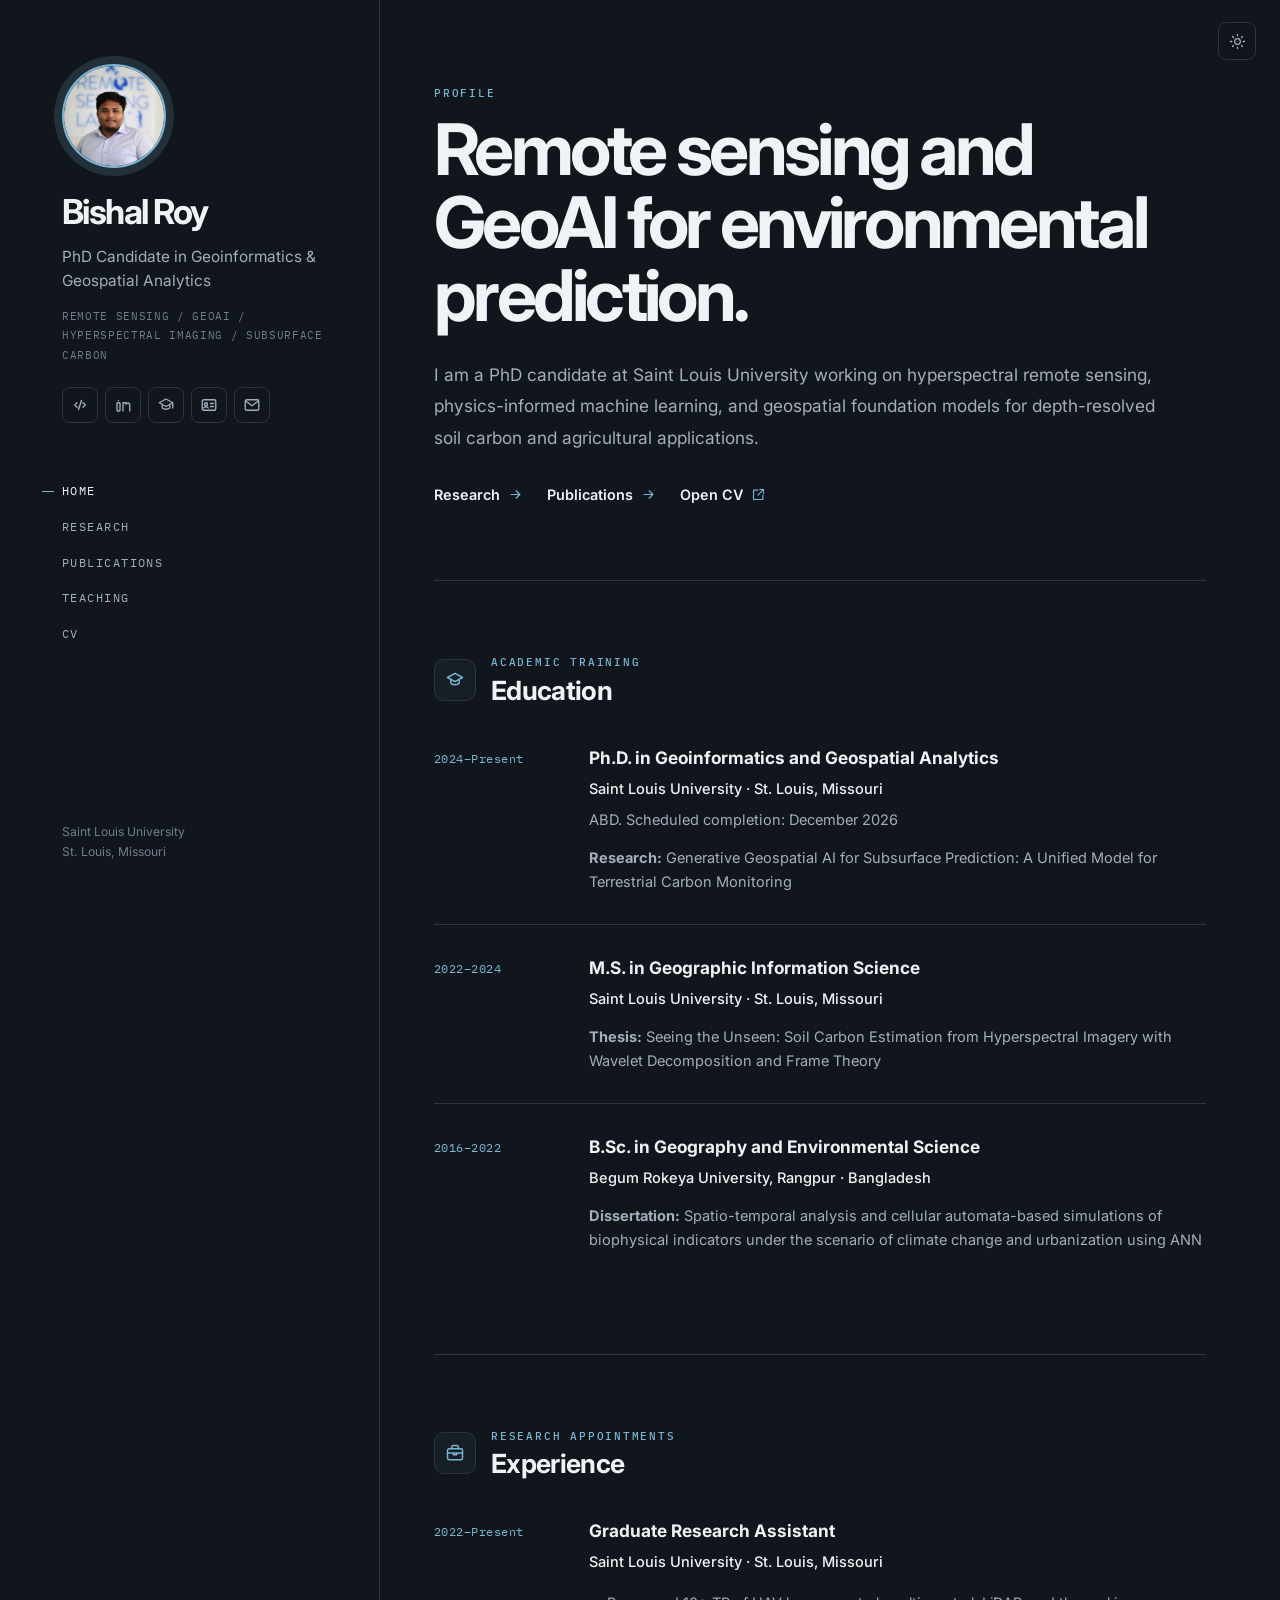
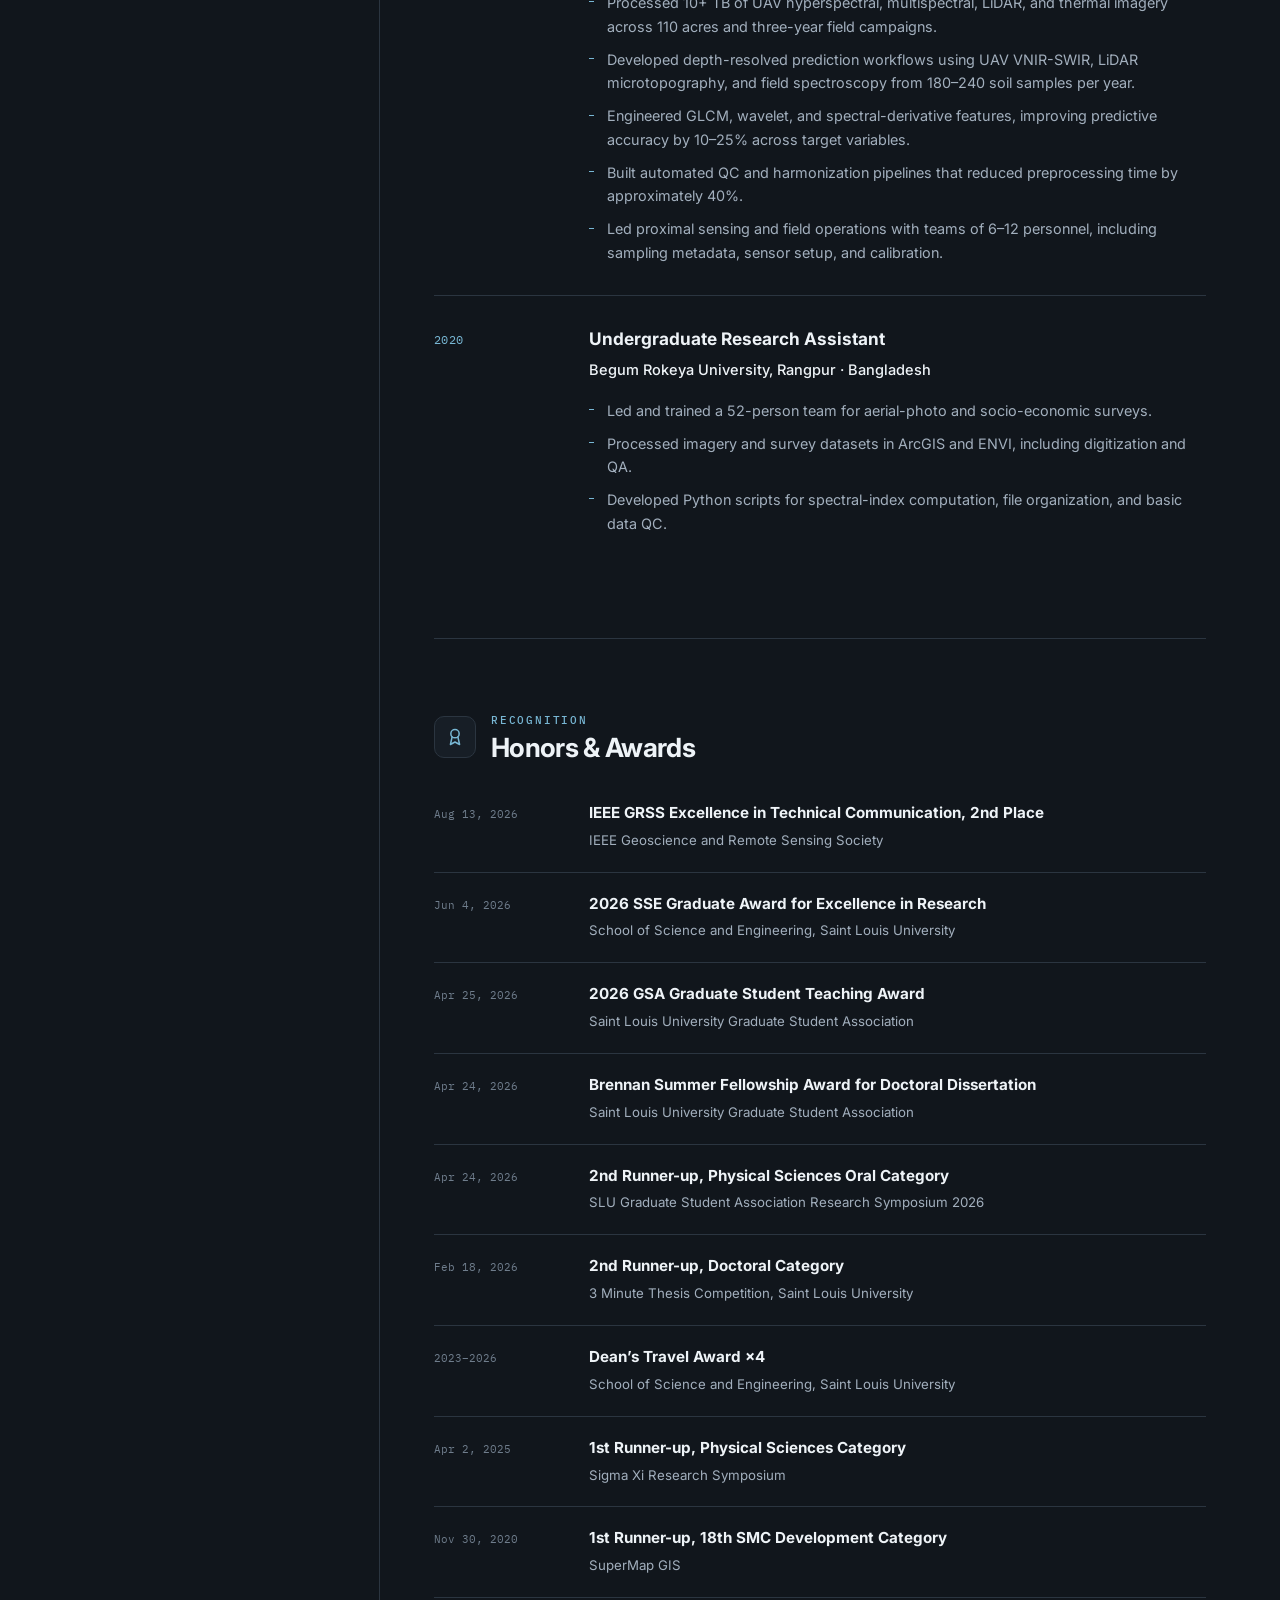
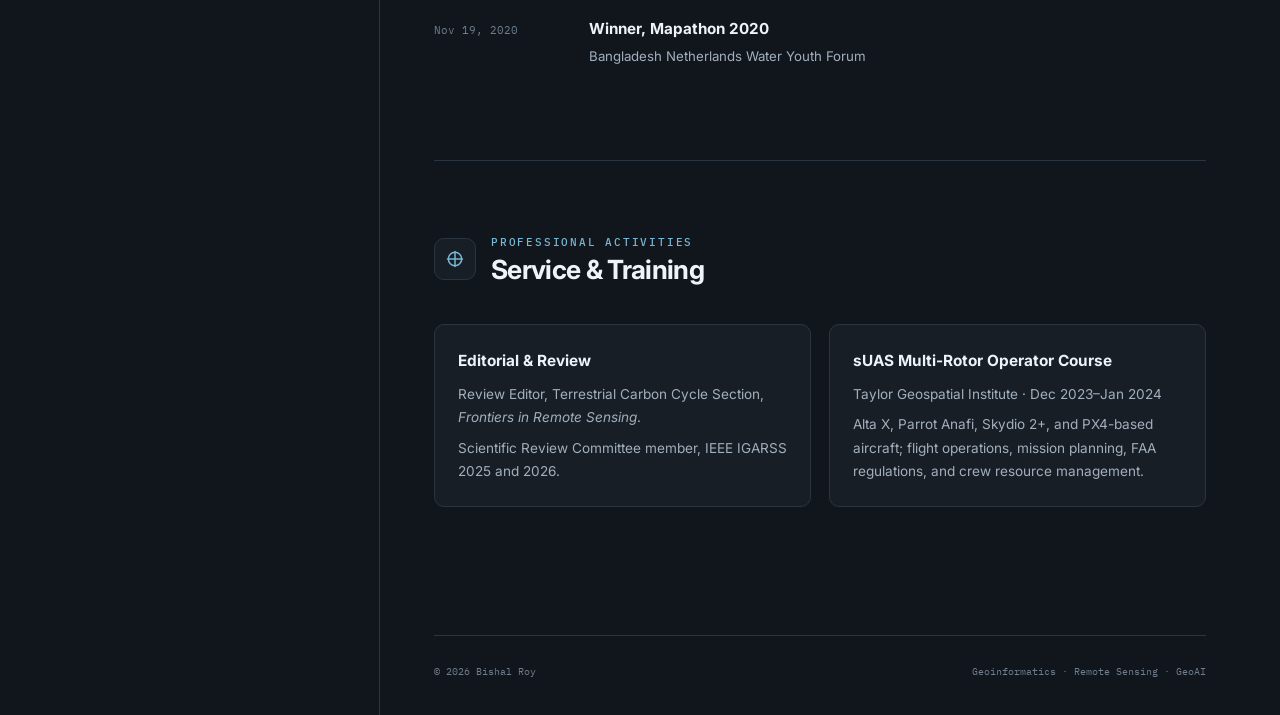
==== commit 8fa19b3c: "Add files via upload" ====
--- a/index.html
+++ b/index.html
@@ -1,663 +1,188 @@
 <!DOCTYPE html>
-<html lang="en">
+<html lang="en" data-theme="dark">
 <head>
   <meta charset="UTF-8">
-  <title>Bishal Roy — GeoAI · Remote Sensing · Soil Carbon</title>
   <meta name="viewport" content="width=device-width, initial-scale=1">
-  <meta name="description" content="Bishal Roy — PhD candidate in Geoinformatics and Geospatial Analytics at Saint Louis University. Research in hyperspectral remote sensing, physics-aware GeoAI, and depth-resolved soil carbon mapping.">
+  <title>Bishal Roy | Geoinformatics · Remote Sensing · GeoAI</title>
+  <meta name="description" content="Bishal Roy is a PhD candidate in Geoinformatics and Geospatial Analytics at Saint Louis University working in remote sensing, GeoAI, hyperspectral imaging, and soil carbon.">
+  <meta name="color-scheme" content="dark light">
   <link rel="preconnect" href="https://fonts.googleapis.com">
-  <link href="https://fonts.googleapis.com/css2?family=Syne:wght@400;500;600;700;800&family=DM+Sans:ital,wght@0,300;0,400;0,500;1,400&display=swap" rel="stylesheet">
-  <style>
-    :root {
-      --bg: #060714;
-      --bg-soft: #101322;
-      --bg-softer: #181b2c;
-      --accent: #3a86ff;
-      --accent-soft: rgba(58,134,255,0.12);
-      --accent-strong: #ffbe0b;
-      --text: #f5f5f7;
-      --text-muted: #b3b4c5;
-      --border: #26293a;
-      --card-radius: 18px;
-      --max-width: 1100px;
-      --shadow-soft: 0 18px 45px rgba(0,0,0,0.6);
-      --shadow-subtle: 0 10px 26px rgba(0,0,0,0.35);
-      --font-display: 'Syne', sans-serif;
-      --font-body: 'DM Sans', sans-serif;
-    }
-    *, *::before, *::after { box-sizing: border-box; margin: 0; padding: 0; }
-    html { scroll-behavior: smooth; }
-    body { font-family: var(--font-body); background: radial-gradient(circle at top left, #16213e 0, #0b0c1a 45%, #050510 100%); color: var(--text); line-height: 1.65; }
-    a { color: inherit; text-decoration: none; }
-    img { max-width: 100%; display: block; }
-    .page { min-height: 100vh; display: flex; flex-direction: column; }
-    .shell { width: 100%; max-width: var(--max-width); margin: 0 auto; padding: 0 1.6rem; }
-    section { padding: 4.5rem 0; scroll-margin-top: 80px; }
-
-    /* nav */
-    .nav { position: sticky; top: 0; z-index: 50; backdrop-filter: blur(22px); background: linear-gradient(to bottom, rgba(5,5,15,0.96), rgba(5,5,15,0.86)); border-bottom: 1px solid rgba(255,255,255,0.05); }
-    .nav-inner { display: flex; align-items: center; justify-content: space-between; height: 64px; }
-    .nav-brand { display: flex; align-items: center; gap: 0.6rem; font-family: var(--font-display); }
-    .nav-logo { width: 32px; height: 32px; border-radius: 999px; border: 1px solid rgba(255,255,255,0.15); background: var(--bg-softer); display: flex; align-items: center; justify-content: center; font-size: 0.82rem; font-weight: 700; color: var(--accent); }
-    .nav-brand-text { display: flex; flex-direction: column; gap: 0.1rem; }
-    .nav-name { font-weight: 700; letter-spacing: 0.03em; font-size: 1rem; }
-    .nav-role { font-size: 0.72rem; color: var(--text-muted); font-family: var(--font-body); }
-    .nav-links { display: flex; align-items: center; gap: 1.5rem; font-size: 0.87rem; }
-    .nav-link { color: var(--text-muted); position: relative; padding-bottom: 2px; transition: color 0.15s; }
-    .nav-link::after { content: ""; position: absolute; left: 0; bottom: -3px; width: 0; height: 2px; border-radius: 999px; background: linear-gradient(90deg, var(--accent), var(--accent-strong)); transition: width 0.2s ease; }
-    .nav-link:hover { color: var(--text); }
-    .nav-link:hover::after { width: 100%; }
-    .nav-cta { display: inline-flex; align-items: center; gap: 0.35rem; padding: 0.35rem 0.9rem; border-radius: 999px; border: 1px solid rgba(255,255,255,0.12); background: radial-gradient(circle at top left, rgba(58,134,255,0.35), rgba(5,6,20,0.9)); font-size: 0.79rem; text-transform: uppercase; letter-spacing: 0.12em; box-shadow: 0 0 22px rgba(58,134,255,0.28); font-family: var(--font-display); }
-    .nav-cta-dot { width: 6px; height: 6px; border-radius: 999px; background: var(--accent-strong); box-shadow: 0 0 8px rgba(255,190,11,0.9); }
-    .nav-menu-toggle { display: none; border: none; background: transparent; color: var(--text); font-size: 1.3rem; cursor: pointer; }
-    @media (max-width: 780px) {
-      .nav-links { display: none; }
-      .nav-menu-toggle { display: inline-flex; }
-      .nav-links.mobile-open { position: absolute; top: 64px; right: 0; left: 0; flex-direction: column; gap: 0.85rem; padding: 1.2rem 1.6rem 1.4rem; background: radial-gradient(circle at top, #16172a 0, #050515 60%); border-bottom: 1px solid rgba(255,255,255,0.08); }
-      .nav-cta { align-self: flex-start; }
-    }
-
-    /* funders */
-    .funders { background: linear-gradient(135deg, #0c0d1e, #13142a); padding: 1.6rem 0; border-bottom: 1px solid rgba(255,255,255,0.06); }
-    .funders-label { font-size: 0.7rem; color: var(--text-muted); text-transform: uppercase; letter-spacing: 0.16em; text-align: center; margin-bottom: 1.1rem; font-family: var(--font-display); }
-    .funders-row { display: flex; justify-content: center; align-items: center; flex-wrap: wrap; gap: 1.2rem; }
-    .funder-logo-wrap { background: #ffffff; border-radius: 9px; padding: 0.4rem 0.8rem; display: flex; align-items: center; justify-content: center; height: 54px; transition: opacity 0.2s, transform 0.2s; opacity: 0.9; }
-    .funder-logo-wrap:hover { opacity: 1; transform: translateY(-1px); }
-    .funder-logo-wrap img { height: 34px; width: auto; max-width: 100px; object-fit: contain; }
-
-    /* hero */
-    .hero { padding: 3.8rem 0 2.6rem; }
-    .hero-grid { display: grid; grid-template-columns: minmax(0,3fr) minmax(0,2fr); gap: 2.8rem; align-items: center; }
-    @media (max-width: 900px) { .hero-grid { grid-template-columns: 1fr; } }
-    .hero-kicker { display: inline-flex; align-items: center; gap: 0.45rem; font-size: 0.75rem; color: var(--accent-strong); text-transform: uppercase; letter-spacing: 0.18em; background: rgba(58,134,255,0.1); padding: 0.22rem 0.7rem; border-radius: 999px; border: 1px solid rgba(58,134,255,0.28); margin-bottom: 1.3rem; font-family: var(--font-display); }
-    .hero-kicker-dot { width: 7px; height: 7px; border-radius: 999px; background: var(--accent-strong); box-shadow: 0 0 8px rgba(255,190,11,0.8); }
-    .hero-title { font-family: var(--font-display); font-size: clamp(2.1rem, 3.8vw, 2.85rem); font-weight: 800; line-height: 1.08; margin-bottom: 1rem; }
-    .hero-highlight { background: linear-gradient(120deg, #ffffff, #7ec8ff, #ffbe0b); -webkit-background-clip: text; background-clip: text; color: transparent; }
-    .hero-subtitle { font-size: 0.96rem; color: var(--text-muted); margin-bottom: 1.4rem; max-width: 40rem; }
-    .hero-tags { display: flex; flex-wrap: wrap; gap: 0.45rem; margin-bottom: 1.8rem; }
-    .tag { font-size: 0.76rem; padding: 0.22rem 0.65rem; border-radius: 999px; border: 1px solid rgba(255,255,255,0.11); color: var(--text-muted); background: rgba(10,10,30,0.85); }
-    .hero-actions { display: flex; flex-wrap: wrap; gap: 0.9rem; align-items: center; }
-    .btn { display: inline-flex; align-items: center; justify-content: center; gap: 0.45rem; padding: 0.6rem 1.25rem; border-radius: 999px; font-size: 0.88rem; border: 1px solid transparent; cursor: pointer; transition: transform 0.13s, box-shadow 0.13s; font-family: var(--font-body); }
-    .btn-primary { background: linear-gradient(120deg, var(--accent), #7ec8ff); color: #050510; box-shadow: 0 14px 30px rgba(46,130,255,0.35); }
-    .btn-ghost { border-color: rgba(255,255,255,0.18); background: rgba(5,5,20,0.85); color: var(--text-muted); }
-    .btn:hover { transform: translateY(-1px); box-shadow: 0 14px 32px rgba(0,0,0,0.65); }
-    .hero-meta { display: flex; flex-wrap: wrap; gap: 1.4rem; margin-top: 1.5rem; font-size: 0.78rem; color: var(--text-muted); }
-    .hero-meta-item strong { display: block; color: var(--text); font-weight: 500; margin-bottom: 0.1rem; }
-    .hero-visual { display: flex; justify-content: center; }
-    .hero-card { width: 100%; max-width: 320px; border-radius: 24px; background: radial-gradient(circle at top left, #3a86ff22 0, #050515 40%); border: 1px solid rgba(255,255,255,0.12); padding: 1.15rem; box-shadow: var(--shadow-soft); }
-    .hero-card-header { display: flex; align-items: center; justify-content: space-between; margin-bottom: 0.8rem; }
-    .hero-pill { font-size: 0.68rem; padding: 0.12rem 0.55rem; border-radius: 999px; border: 1px solid rgba(255,255,255,0.14); color: var(--text-muted); background: rgba(8,10,30,0.9); }
-    .hero-chip { font-size: 0.68rem; padding: 0.12rem 0.55rem; border-radius: 999px; color: var(--accent-strong); background: rgba(255,190,11,0.1); border: 1px solid rgba(255,190,11,0.45); }
-    .hero-photo-wrap { border-radius: 999px; width: 110px; height: 110px; overflow: hidden; border: 2px solid rgba(255,255,255,0.35); box-shadow: 0 16px 35px rgba(0,0,0,0.65); margin-bottom: 0.85rem; background: var(--bg-softer); }
-    .hero-photo { width: 100%; height: 100%; object-fit: cover; }
-    .hero-card-body { font-size: 0.79rem; color: var(--text-muted); line-height: 1.55; }
-
-    /* section headers */
-    .section-header { display: flex; justify-content: space-between; align-items: baseline; gap: 1.2rem; margin-bottom: 1.9rem; }
-    .section-title-wrap { display: flex; align-items: center; gap: 0.7rem; }
-    .section-badge { width: 13px; height: 13px; border-radius: 4px; background: linear-gradient(135deg, var(--accent), var(--accent-strong)); box-shadow: 0 0 14px rgba(58,134,255,0.45); }
-    .section-title { font-family: var(--font-display); font-size: 1.2rem; font-weight: 700; }
-    .section-subtitle { font-size: 0.84rem; color: var(--text-muted); max-width: 28rem; }
-    @media (max-width: 780px) { .section-header { flex-direction: column; align-items: flex-start; } }
-
-    /* cards */
-    .grid-2 { display: grid; grid-template-columns: repeat(2,minmax(0,1fr)); gap: 1.4rem; }
-    @media (max-width: 900px) { .grid-2 { grid-template-columns: 1fr; } }
-    .card { border-radius: var(--card-radius); background: linear-gradient(145deg, rgba(10,12,26,0.96), rgba(6,7,20,0.98)); border: 1px solid var(--border); padding: 1.2rem; box-shadow: var(--shadow-subtle); }
-    .card-body { font-size: 0.82rem; color: var(--text-muted); }
-    .card-body p { margin-bottom: 0.55rem; }
-    .pill-row { display: flex; flex-wrap: wrap; gap: 0.4rem; margin-top: 0.5rem; }
-    .pill { font-size: 0.7rem; padding: 0.14rem 0.55rem; border-radius: 999px; border: 1px solid rgba(255,255,255,0.13); color: var(--text-muted); background: rgba(4,5,18,0.95); }
-    .card-footer-links { display: flex; flex-wrap: wrap; gap: 0.65rem; margin-top: 0.85rem; font-size: 0.79rem; }
-    .link-pill { display: inline-flex; align-items: center; gap: 0.35rem; padding: 0.18rem 0.65rem; border-radius: 999px; border: 1px solid rgba(255,255,255,0.17); background: rgba(9,10,28,0.95); color: #d8ddff; transition: border-color 0.15s, color 0.15s; }
-    .link-pill:hover { border-color: rgba(58,134,255,0.5); color: #fff; }
-
-    /* publications */
-    .pub-list { display: flex; flex-direction: column; }
-    .pub-group-label { font-family: var(--font-display); font-size: 0.7rem; font-weight: 700; text-transform: uppercase; letter-spacing: 0.15em; color: var(--accent); margin: 1.5rem 0 0.65rem; padding-bottom: 0.35rem; border-bottom: 1px solid rgba(58,134,255,0.2); }
-    .pub-group-label:first-child { margin-top: 0; }
-    .pub-item { padding: 0.9rem 1rem; border-radius: 13px; background: linear-gradient(120deg, rgba(10,11,25,0.9), rgba(6,7,18,0.96)); border: 1px solid rgba(255,255,255,0.08); margin-bottom: 0.5rem; transition: border-color 0.15s; }
-    .pub-item:hover { border-color: rgba(58,134,255,0.28); }
-    .pub-authors { font-size: 0.79rem; color: var(--text-muted); margin-bottom: 0.18rem; line-height: 1.5; }
-    .pub-authors strong { color: var(--text); font-weight: 600; }
-    .pub-title { font-size: 0.87rem; font-weight: 500; margin-bottom: 0.14rem; color: var(--text); line-height: 1.45; }
-    .pub-venue { color: var(--accent); font-size: 0.78rem; margin-bottom: 0.22rem; font-style: italic; }
-    .pub-links { display: flex; flex-wrap: wrap; gap: 0.45rem; margin-top: 0.3rem; align-items: center; }
-    .pub-tag { font-size: 0.67rem; padding: 0.1rem 0.48rem; border-radius: 999px; background: rgba(58,134,255,0.12); color: #dbe7ff; border: 1px solid rgba(58,134,255,0.35); }
-    .pub-tag-review { font-size: 0.67rem; padding: 0.1rem 0.48rem; border-radius: 999px; background: rgba(255,190,11,0.1); color: #ffe9a0; border: 1px solid rgba(255,190,11,0.32); }
-
-    /* equipment */
-    .equip-grid { display: grid; grid-template-columns: repeat(3,minmax(0,1fr)); gap: 1rem; }
-    @media (max-width: 900px) { .equip-grid { grid-template-columns: repeat(2,1fr); } }
-    @media (max-width: 580px) { .equip-grid { grid-template-columns: 1fr; } }
-    .equip-card { border-radius: 14px; background: linear-gradient(145deg, rgba(10,12,26,0.96), rgba(6,7,20,0.98)); border: 1px solid var(--border); padding: 1rem 1.1rem; }
-    .equip-card-title { font-family: var(--font-display); font-size: 0.78rem; font-weight: 700; color: var(--accent); text-transform: uppercase; letter-spacing: 0.1em; margin-bottom: 0.6rem; }
-    .equip-list { list-style: none; display: flex; flex-direction: column; gap: 0.28rem; }
-    .equip-list li { font-size: 0.78rem; color: var(--text-muted); padding-left: 0.9rem; position: relative; line-height: 1.45; }
-    .equip-list li::before { content: "·"; position: absolute; left: 0; color: var(--accent); }
-
-    /* awards */
-    .award-list { display: flex; flex-direction: column; gap: 0.6rem; }
-    .award-item { display: flex; gap: 0.8rem; align-items: flex-start; padding: 0.75rem 0.95rem; border-radius: 12px; background: rgba(10,11,25,0.9); border: 1px solid rgba(255,255,255,0.08); }
-    .award-icon { font-size: 1.05rem; flex-shrink: 0; margin-top: 0.05rem; }
-    .award-title { font-size: 0.83rem; font-weight: 500; color: var(--text); margin-bottom: 0.1rem; }
-    .award-meta { font-size: 0.75rem; color: var(--text-muted); }
-
-    /* teaching */
-    .timeline { display: flex; flex-direction: column; gap: 1rem; }
-    .timeline-item { position: relative; padding-left: 1.4rem; font-size: 0.83rem; }
-    .timeline-dot { position: absolute; left: 0.2rem; top: 0.22rem; width: 8px; height: 8px; border-radius: 999px; background: var(--accent); box-shadow: 0 0 10px rgba(58,134,255,0.7); }
-    .timeline-title { font-family: var(--font-display); font-weight: 600; margin-bottom: 0.1rem; }
-    .timeline-meta { font-size: 0.77rem; color: var(--text-muted); margin-bottom: 0.15rem; }
-
-    /* contact */
-    .contact-grid { display: grid; grid-template-columns: minmax(0,1.2fr) minmax(0,1.6fr); gap: 1.6rem; }
-    @media (max-width: 900px) { .contact-grid { grid-template-columns: 1fr; } }
-    .contact-card { border-radius: var(--card-radius); background: linear-gradient(135deg, #0b0c1a, #15152b); border: 1px solid rgba(255,255,255,0.15); padding: 1.25rem 1.2rem; box-shadow: var(--shadow-soft); font-size: 0.88rem; color: var(--text-muted); }
-    .contact-card h3 { font-family: var(--font-display); font-size: 1rem; font-weight: 700; color: var(--text); margin-bottom: 0.85rem; }
-    .contact-row { display: flex; flex-direction: column; gap: 0.6rem; }
-    .contact-label { font-size: 0.7rem; color: var(--text-muted); text-transform: uppercase; letter-spacing: 0.1em; margin-bottom: 0.08rem; }
-    .contact-value { color: #ffffff; font-size: 0.88rem; }
-    .contact-value a:hover { color: var(--accent); }
-    .social-row { display: flex; flex-wrap: wrap; gap: 0.6rem; margin-top: 1rem; font-size: 0.82rem; }
-    .social-pill { display: inline-flex; align-items: center; gap: 0.4rem; padding: 0.26rem 0.72rem; border-radius: 999px; border: 1px solid rgba(255,255,255,0.17); background: rgba(5,6,18,0.96); color: #d8ddff; transition: border-color 0.15s, color 0.15s; }
-    .social-pill:hover { border-color: rgba(58,134,255,0.5); color: #fff; }
-    .contact-note { font-size: 0.78rem; color: var(--text-muted); margin-top: 0.85rem; }
-    .stats-card { border-radius: var(--card-radius); background: linear-gradient(145deg, rgba(10,12,26,0.96), rgba(6,7,20,0.98)); border: 1px solid var(--border); padding: 1.25rem; }
-    .stats-card h3 { font-family: var(--font-display); font-size: 0.95rem; font-weight: 700; color: var(--text); margin-bottom: 1rem; }
-    .stats-grid { display: grid; grid-template-columns: repeat(2,1fr); gap: 0.75rem; }
-    .stat-box { background: rgba(58,134,255,0.07); border: 1px solid rgba(58,134,255,0.17); border-radius: 12px; padding: 0.7rem 0.85rem; }
-    .stat-value { font-family: var(--font-display); font-size: 1.35rem; font-weight: 800; color: #fff; }
-    .stat-label { font-size: 0.72rem; color: var(--text-muted); margin-top: 0.1rem; }
-
-    /* footer */
-    .footer { padding: 2rem 0 1.4rem; border-top: 1px solid rgba(255,255,255,0.07); font-size: 0.77rem; color: var(--text-muted); }
-    .footer-inner { display: flex; justify-content: space-between; align-items: center; gap: 0.8rem; flex-wrap: wrap; }
-  </style>
+  <link rel="preconnect" href="https://fonts.gstatic.com" crossorigin>
+  <link href="https://fonts.googleapis.com/css2?family=Inter:wght@400;500;600;700&amp;family=IBM+Plex+Mono:wght@400;500&amp;display=swap" rel="stylesheet">
+  <link rel="stylesheet" href="assets/css/site.css">
+  <script>try{const t=localStorage.getItem('br-theme');if(t)document.documentElement.dataset.theme=t;}catch(e){}</script>
 </head>
 <body>
-<div class="page">
-
-<header class="nav">
-  <div class="shell">
-    <div class="nav-inner">
-      <a href="#top" class="nav-brand">
-        <div class="nav-logo">BR</div>
-        <div class="nav-brand-text">
-          <span class="nav-name">Bishal Roy</span>
-          <span class="nav-role">Geoinformatics · GeoAI · Remote Sensing</span>
-        </div>
-      </a>
-      <button class="nav-menu-toggle" id="menuToggle" aria-label="Toggle menu">☰</button>
-      <nav class="nav-links" id="navLinks">
-        <a href="#about" class="nav-link">About</a>
-        <a href="#publications" class="nav-link">Publications</a>
-        <a href="#equipment" class="nav-link">Equipment</a>
-        <a href="#awards" class="nav-link">Awards</a>
-        <a href="#teaching" class="nav-link">Teaching</a>
-        <a href="#contact" class="nav-link">Contact</a>
-        <a href="assets/Bishal_Roy_CV.pdf" class="nav-cta" target="_blank" rel="noreferrer">
-          <span class="nav-cta-dot"></span><span>CV</span>
-        </a>
-      </nav>
-    </div>
+  
+<header class="mobile-header">
+  <a class="mobile-brand" href="index.html">Bishal Roy</a>
+  <div class="mobile-actions">
+    <button class="theme-toggle" type="button" aria-label="Toggle color theme"><svg class="theme-icon"><use href="assets/icons.svg#sun"></use></svg></button>
+    <button class="menu-toggle" type="button" aria-label="Open navigation" aria-expanded="false"><svg><use href="assets/icons.svg#menu"></use></svg></button>
   </div>
+  <nav class="mobile-nav" aria-label="Mobile navigation">
+    <a class="nav-link" href="index.html" aria-current="page">Home</a>
+      <a class="nav-link" href="research.html">Research</a>
+      <a class="nav-link" href="publications.html">Publications</a>
+      <a class="nav-link" href="teaching.html">Teaching</a>
+      <a class="nav-link" href="cv.html">CV</a>
+  </nav>
 </header>
 
-<div class="funders">
-  <div class="shell">
-    <p class="funders-label">Research Supported By</p>
-    <div class="funders-row">
-      <div class="funder-logo-wrap"><img src="https://upload.wikimedia.org/wikipedia/commons/thumb/7/7e/NSF_logo.png/500px-NSF_logo.png" alt="NSF"></div>
-      <div class="funder-logo-wrap"><img src="https://upload.wikimedia.org/wikipedia/commons/thumb/3/37/USDA_logo.png/960px-USDA_logo.png" alt="USDA"></div>
-      <div class="funder-logo-wrap"><img src="https://upload.wikimedia.org/wikipedia/commons/0/08/USGS_logo.png" alt="USGS"></div>
-      <div class="funder-logo-wrap"><img src="https://upload.wikimedia.org/wikipedia/commons/a/a6/ARPA-E_logo_2021.png" alt="ARPA-E"></div>
-      <div class="funder-logo-wrap"><img src="https://upload.wikimedia.org/wikipedia/commons/thumb/e/e2/Seal_of_the_United_States_Department_of_Energy.svg/500px-Seal_of_the_United_States_Department_of_Energy.svg.png" alt="Department of Energy"></div>
-      <div class="funder-logo-wrap"><img src="https://nfg-sofun.s3.amazonaws.com/uploads/ui_configuration/main_logo/7990/welcome_logo_salk_logo_tag_blue_vt.png" alt="Salk Institute"></div>
-      <div class="funder-logo-wrap"><img src="https://unitedsoybean.org/wp-content/uploads/2024/06/USB_Preferred_RGB_GRN348_C-e1718813442856.jpg" alt="United Soybean Board"></div>
-      <div class="funder-logo-wrap"><img src="https://foundationfar.org/wp-content/uploads/2022/07/ffarFT-rgb-color-onlight-1.png" alt="FFAR"></div>
-    </div>
-  </div>
-</div>
-
-<main id="top">
-  <section class="hero">
-    <div class="shell hero-grid">
-      <div>
-        <div class="hero-kicker"><div class="hero-kicker-dot"></div><span>Physics-aware GeoAI · Subsurface carbon</span></div>
-        <h1 class="hero-title"><span class="hero-highlight">Geospatial AI for the terrestrial carbon cycle</span></h1>
-        <p class="hero-subtitle">I am a PhD candidate in Geoinformatics and Geospatial Analytics at Saint Louis University. My research applies physics-informed machine learning and foundation models to Earth observation data, advancing precision agriculture, soil carbon monitoring, and geospatial decision support.</p>
-        <div class="hero-tags">
-          <span class="tag">Hyperspectral remote sensing</span>
-          <span class="tag">Depth-resolved SOC mapping</span>
-          <span class="tag">Physics-aware neural networks</span>
-          <span class="tag">Foundation models for Earth observation</span>
-          <span class="tag">GeoAI for agroecosystems</span>
-        </div>
-        <div class="hero-actions">
-          <a href="#publications" class="btn btn-primary"><span>📄</span><span>Publications</span></a>
-          <a href="#contact" class="btn btn-ghost"><span>✉</span><span>Get in touch</span></a>
-        </div>
-        <div class="hero-meta">
-          <div class="hero-meta-item"><strong>Doctoral research</strong>Foundation models for subsurface prediction &amp; carbon accounting</div>
-          <div class="hero-meta-item"><strong>Affiliation</strong>Remote Sensing Lab, Saint Louis University &amp; Taylor Geospatial Institute</div>
-        </div>
-      </div>
-      <div class="hero-visual">
-        <article class="hero-card">
-          <div class="hero-card-header">
-            <span class="hero-pill">Soil carbon · Agroecosystems</span>
-            <span class="hero-chip">Multi-depth inference</span>
-          </div>
-          <div class="hero-photo-wrap">
-            <img src="assets/headshot.jpg" alt="Bishal Roy" class="hero-photo">
-          </div>
-          <div class="hero-card-body">Developing foundational models that integrate multimodal sensing to generate depth-resolved soil carbon maps, physics-constrained and validated against laboratory-analyzed soil cores — enabling actionable geospatial intelligence for agriculture, conservation, and environmental management.</div>
-        </article>
+  <button class="desktop-theme-toggle theme-toggle" type="button" aria-label="Toggle color theme"><svg class="theme-icon"><use href="assets/icons.svg#sun"></use></svg></button>
+  <div class="site-shell">
+    
+<aside class="profile-rail" aria-label="Profile and navigation">
+  <div class="profile-rail-inner">
+    <div class="profile-block">
+      <a class="avatar-link" href="index.html" aria-label="Bishal Roy home">
+        <img src="assets/headshot.jpg" alt="Bishal Roy" class="avatar">
+      </a>
+      <a class="profile-name" href="index.html">Bishal Roy</a>
+      <p class="profile-role">PhD Candidate in Geoinformatics &amp; Geospatial Analytics</p>
+      <p class="profile-focus">Remote Sensing / GeoAI / Hyperspectral Imaging / Subsurface Carbon</p>
+      <div class="social-links" aria-label="External profiles">
+        <a href="https://github.com/prantoroy" target="_blank" rel="noreferrer" aria-label="GitHub" title="GitHub"><svg><use href="assets/icons.svg#code"></use></svg></a>
+        <a href="https://www.linkedin.com/in/roybishal/" target="_blank" rel="noreferrer" aria-label="LinkedIn" title="LinkedIn"><svg><use href="assets/icons.svg#linkedin"></use></svg></a>
+        <a href="https://scholar.google.com/citations?user=S3oCb8EAAAAJ&amp;hl=en" target="_blank" rel="noreferrer" aria-label="Google Scholar" title="Google Scholar"><svg><use href="assets/icons.svg#scholar"></use></svg></a>
+        <a href="https://orcid.org/0000-0001-9912-5505" target="_blank" rel="noreferrer" aria-label="ORCID" title="ORCID"><svg><use href="assets/icons.svg#id"></use></svg></a>
+        <a href="mailto:prantoroy@gmail.com" aria-label="Email" title="Email"><svg><use href="assets/icons.svg#mail"></use></svg></a>
       </div>
     </div>
-  </section>
+    <nav class="desktop-nav" aria-label="Primary navigation">
+      <a class="nav-link" href="index.html" aria-current="page">Home</a>
+      <a class="nav-link" href="research.html">Research</a>
+      <a class="nav-link" href="publications.html">Publications</a>
+      <a class="nav-link" href="teaching.html">Teaching</a>
+      <a class="nav-link" href="cv.html">CV</a>
+    </nav>
+    <div class="rail-meta">Saint Louis University<br>St. Louis, Missouri</div>
+  </div>
+</aside>
 
-  <section id="about">
-    <div class="shell">
-      <div class="section-header">
-        <div class="section-title-wrap"><div class="section-badge"></div><h2 class="section-title">About</h2></div>
-        <p class="section-subtitle">Remote sensing, soil science, and machine learning — turned into actionable subsurface intelligence.</p>
+    <main class="content">
+      
+<section class="page-intro reveal">
+  <p class="eyebrow">Profile</p>
+  <h1>Remote sensing and GeoAI for environmental prediction.</h1>
+  <p class="lede">I am a PhD candidate at Saint Louis University working on hyperspectral remote sensing, physics-informed machine learning, and geospatial foundation models for depth-resolved soil carbon and agricultural applications.</p>
+  <div class="intro-links">
+    <a class="text-link" href="research.html">Research <svg><use href="assets/icons.svg#arrow"></use></svg></a>
+    <a class="text-link" href="publications.html">Publications <svg><use href="assets/icons.svg#arrow"></use></svg></a>
+    <a class="text-link" href="assets/Bishal_Roy_CV.pdf" target="_blank" rel="noreferrer">Open CV <svg><use href="assets/icons.svg#external"></use></svg></a>
+  </div>
+</section>
+
+<section class="section reveal" id="education">
+  <div class="section-title-row">
+    <div class="section-icon"><svg><use href="assets/icons.svg#graduation"></use></svg></div>
+    <div><p class="eyebrow">Academic training</p><h2>Education</h2></div>
+  </div>
+  <div class="timeline">
+    <article class="timeline-item">
+      <div class="timeline-date">2024–Present</div>
+      <div class="timeline-body">
+        <h3>Ph.D. in Geoinformatics and Geospatial Analytics</h3>
+        <p class="institution">Saint Louis University · St. Louis, Missouri</p>
+        <p>ABD. Scheduled completion: December 2026</p>
+        <p class="detail"><strong>Research:</strong> Generative Geospatial AI for Subsurface Prediction: A Unified Model for Terrestrial Carbon Monitoring</p>
       </div>
-      <div class="grid-2">
-        <div class="card">
-          <div class="card-body">
-            <p>I hold a Master's in Geographic Information Science and am currently an ABD PhD candidate in Geoinformatics and Geospatial Analytics at Saint Louis University, where I serve as a Graduate Research Assistant in the Remote Sensing Lab.</p>
-            <p>My work focuses on depth-resolved soil organic carbon mapping using hyperspectral imagery and multi-scale field measurements across multi-year field campaigns in sorghum and other cropping systems.</p>
-            <p>Methodologically I am interested in physics-aware neural networks, wavelet-based spectral transforms, and foundation model embeddings that respect soil physics and radiative transfer to push inference below what surface optics can directly sense.</p>
-          </div>
-        </div>
-        <div class="card">
-          <div class="card-body">
-            <p><strong>Research interests</strong></p>
-            <div class="pill-row">
-              <span class="pill">Hyperspectral imaging of soil and vegetation</span>
-              <span class="pill">Depth-resolved subsurface carbon mapping</span>
-              <span class="pill">Physics-informed and physics-aware deep learning</span>
-              <span class="pill">Multimodal sensor fusion</span>
-              <span class="pill">Foundation models for Earth observation</span>
-              <span class="pill">Spatio-temporal modeling of agroecosystems</span>
-              <span class="pill">Proactive crop stress forecasting</span>
-              <span class="pill">Open and reproducible geospatial workflows</span>
-            </div>
-          </div>
-        </div>
+    </article>
+    <article class="timeline-item">
+      <div class="timeline-date">2022–2024</div>
+      <div class="timeline-body">
+        <h3>M.S. in Geographic Information Science</h3>
+        <p class="institution">Saint Louis University · St. Louis, Missouri</p>
+        <p class="detail"><strong>Thesis:</strong> Seeing the Unseen: Soil Carbon Estimation from Hyperspectral Imagery with Wavelet Decomposition and Frame Theory</p>
       </div>
-    </div>
-  </section>
+    </article>
+    <article class="timeline-item">
+      <div class="timeline-date">2016–2022</div>
+      <div class="timeline-body">
+        <h3>B.Sc. in Geography and Environmental Science</h3>
+        <p class="institution">Begum Rokeya University, Rangpur · Bangladesh</p>
+        <p class="detail"><strong>Dissertation:</strong> Spatio-temporal analysis and cellular automata-based simulations of biophysical indicators under the scenario of climate change and urbanization using ANN</p>
+      </div>
+    </article>
+  </div>
+</section>
 
-  <section id="publications">
-    <div class="shell">
-      <div class="section-header">
-        <div class="section-title-wrap"><div class="section-badge"></div><h2 class="section-title">Publications</h2></div>
-        <p class="section-subtitle">Complete list. For citation counts see Google Scholar.</p>
+<section class="section reveal" id="experience">
+  <div class="section-title-row">
+    <div class="section-icon"><svg><use href="assets/icons.svg#briefcase"></use></svg></div>
+    <div><p class="eyebrow">Research appointments</p><h2>Experience</h2></div>
+  </div>
+  <div class="timeline">
+    <article class="timeline-item">
+      <div class="timeline-date">2022–Present</div>
+      <div class="timeline-body">
+        <h3>Graduate Research Assistant</h3>
+        <p class="institution">Saint Louis University · St. Louis, Missouri</p>
+        <ul class="compact-list">
+          <li>Processed 10+ TB of UAV hyperspectral, multispectral, LiDAR, and thermal imagery across 110 acres and three-year field campaigns.</li>
+          <li>Developed depth-resolved prediction workflows using UAV VNIR-SWIR, LiDAR microtopography, and field spectroscopy from 180–240 soil samples per year.</li>
+          <li>Engineered GLCM, wavelet, and spectral-derivative features, improving predictive accuracy by 10–25% across target variables.</li>
+          <li>Built automated QC and harmonization pipelines that reduced preprocessing time by approximately 40%.</li>
+          <li>Led proximal sensing and field operations with teams of 6–12 personnel, including sampling metadata, sensor setup, and calibration.</li>
+        </ul>
       </div>
-      <div class="card">
-        <div class="card-body">
-          <div class="pub-list">
+    </article>
+    <article class="timeline-item">
+      <div class="timeline-date">2020</div>
+      <div class="timeline-body">
+        <h3>Undergraduate Research Assistant</h3>
+        <p class="institution">Begum Rokeya University, Rangpur · Bangladesh</p>
+        <ul class="compact-list">
+          <li>Led and trained a 52-person team for aerial-photo and socio-economic surveys.</li>
+          <li>Processed imagery and survey datasets in ArcGIS and ENVI, including digitization and QA.</li>
+          <li>Developed Python scripts for spectral-index computation, file organization, and basic data QC.</li>
+        </ul>
+      </div>
+    </article>
+  </div>
+</section>
 
-            <div class="pub-group-label">Journal Articles</div>
+<section class="section reveal" id="awards">
+  <div class="section-title-row">
+    <div class="section-icon"><svg><use href="assets/icons.svg#award"></use></svg></div>
+    <div><p class="eyebrow">Recognition</p><h2>Honors &amp; Awards</h2></div>
+  </div>
+  <div class="award-list">
+    <article class="award-item"><time>Aug 13, 2026</time><div><h3>IEEE GRSS Excellence in Technical Communication, 2nd Place</h3><p>IEEE Geoscience and Remote Sensing Society</p></div></article>
+    <article class="award-item"><time>Jun 4, 2026</time><div><h3>2026 SSE Graduate Award for Excellence in Research</h3><p>School of Science and Engineering, Saint Louis University</p></div></article>
+    <article class="award-item"><time>Apr 25, 2026</time><div><h3>2026 GSA Graduate Student Teaching Award</h3><p>Saint Louis University Graduate Student Association</p></div></article>
+    <article class="award-item"><time>Apr 24, 2026</time><div><h3>Brennan Summer Fellowship Award for Doctoral Dissertation</h3><p>Saint Louis University Graduate Student Association</p></div></article>
+    <article class="award-item"><time>Apr 24, 2026</time><div><h3>2nd Runner-up, Physical Sciences Oral Category</h3><p>SLU Graduate Student Association Research Symposium 2026</p></div></article>
+    <article class="award-item"><time>Feb 18, 2026</time><div><h3>2nd Runner-up, Doctoral Category</h3><p>3 Minute Thesis Competition, Saint Louis University</p></div></article>
+    <article class="award-item"><time>2023–2026</time><div><h3>Dean’s Travel Award ×4</h3><p>School of Science and Engineering, Saint Louis University</p></div></article>
+    <article class="award-item"><time>Apr 2, 2025</time><div><h3>1st Runner-up, Physical Sciences Category</h3><p>Sigma Xi Research Symposium</p></div></article>
+    <article class="award-item"><time>Nov 30, 2020</time><div><h3>1st Runner-up, 18th SMC Development Category</h3><p>SuperMap GIS</p></div></article>
+    <article class="award-item"><time>Nov 19, 2020</time><div><h3>Winner, Mapathon 2020</h3><p>Bangladesh Netherlands Water Youth Forum</p></div></article>
+  </div>
+</section>
 
-            <div class="pub-item">
-              <div class="pub-authors"><strong>Roy, B.</strong>, Sagan, V., Alifu, H., Saxton, J., Gul, C., and Shakoor, N.</div>
-              <div class="pub-title">Physics-Aware Neural Framework for Multidepth Soil Carbon Mapping.</div>
-              <div class="pub-venue">IEEE Geoscience and Remote Sensing Letters, vol. 23, 2026, pp. 1–5.</div>
-              <div class="pub-links">
-                <span class="pub-tag">Depth-resolved SOC</span><span class="pub-tag">Physics-informed</span>
-                <a class="link-pill" href="https://doi.org/10.1109/LGRS.2025.3632815" target="_blank" rel="noreferrer">⇱ DOI</a>
-              </div>
-            </div>
+<section class="section reveal" id="service">
+  <div class="section-title-row">
+    <div class="section-icon"><svg><use href="assets/icons.svg#service"></use></svg></div>
+    <div><p class="eyebrow">Professional activities</p><h2>Service &amp; Training</h2></div>
+  </div>
+  <div class="plain-grid two">
+    <article>
+      <h3>Editorial &amp; Review</h3>
+      <p>Review Editor, Terrestrial Carbon Cycle Section, <em>Frontiers in Remote Sensing</em>.</p>
+      <p>Scientific Review Committee member, IEEE IGARSS 2025 and 2026.</p>
+    </article>
+    <article>
+      <h3>sUAS Multi-Rotor Operator Course</h3>
+      <p>Taylor Geospatial Institute · Dec 2023–Jan 2024</p>
+      <p>Alta X, Parrot Anafi, Skydio 2+, and PX4-based aircraft; flight operations, mission planning, FAA regulations, and crew resource management.</p>
+    </article>
+  </div>
+</section>
 
-            <div class="pub-item">
-              <div class="pub-authors"><strong>Roy, B.</strong>, Sagan, V., Alifu, H., Saxton, J., Ghoreishi, D., and Shakoor, N.</div>
-              <div class="pub-title">Soil Carbon Estimation From Hyperspectral Imagery With Wavelet Decomposition and Frame Theory.</div>
-              <div class="pub-venue">IEEE Transactions on Geoscience and Remote Sensing, vol. 62, 2024, pp. 1–12.</div>
-              <div class="pub-links">
-                <span class="pub-tag">Hyperspectral wavelets</span><span class="pub-tag">Frame theory</span>
-                <a class="link-pill" href="https://doi.org/10.1109/TGRS.2024.3461628" target="_blank" rel="noreferrer">⇱ DOI</a>
-              </div>
-            </div>
-
-            <div class="pub-item">
-              <div class="pub-authors">Giri, A., Sagan, V., Alifu, H., Maiwulanjiang, A., Sarkar, S., <strong>Roy, B.</strong>, and Fritschi, F.B.</div>
-              <div class="pub-title">A Wavelet Decomposition Method for Estimating Soybean Seed Composition with Hyperspectral Data.</div>
-              <div class="pub-venue">Remote Sensing, vol. 16, no. 23, Dec. 2024, p. 4594.</div>
-              <div class="pub-links">
-                <span class="pub-tag">Soybean composition</span><span class="pub-tag">Wavelets</span>
-                <a class="link-pill" href="https://doi.org/10.3390/rs16234594" target="_blank" rel="noreferrer">⇱ DOI</a>
-              </div>
-            </div>
-
-            <div class="pub-item">
-              <div class="pub-authors"><strong>Roy, B.</strong>, Sagan, V., Alifu, H., Newcomb, M., Tuberosa, R., LeBauer, D., and Shakoor, N.</div>
-              <div class="pub-title">Early Detection of Drought Stress in Durum Wheat Using Hyperspectral Imaging and Photosystem Sensing.</div>
-              <div class="pub-venue">Remote Sensing, vol. 16, no. 1, Dec. 2023, p. 155.</div>
-              <div class="pub-links">
-                <span class="pub-tag">Drought stress</span><span class="pub-tag">TERRA-REF</span>
-                <a class="link-pill" href="https://doi.org/10.3390/rs16010155" target="_blank" rel="noreferrer">⇱ DOI</a>
-              </div>
-            </div>
-
-            <div class="pub-item">
-              <div class="pub-authors"><strong>Roy, B.</strong> and Rahman, M.Z.</div>
-              <div class="pub-title">Spatio-Temporal Analysis and Cellular Automata-Based Simulations of Biophysical Indicators under the Scenario of Climate Change and Urbanization Using Artificial Neural Network.</div>
-              <div class="pub-venue">Remote Sensing Applications: Society and Environment, vol. 31, Aug. 2023, p. 100992.</div>
-              <div class="pub-links">
-                <span class="pub-tag">Urban expansion</span><span class="pub-tag">ANN-CA</span>
-                <a class="link-pill" href="https://doi.org/10.1016/j.rsase.2023.100992" target="_blank" rel="noreferrer">⇱ DOI</a>
-              </div>
-            </div>
-
-            <div class="pub-item">
-              <div class="pub-authors"><strong>Roy, B.</strong> and Bari, E.</div>
-              <div class="pub-title">Examining the Relationship between Land Surface Temperature and Landscape Features Using Spectral Indices with Google Earth Engine.</div>
-              <div class="pub-venue">Heliyon, vol. 8, no. 9, Sept. 2022, p. e10668.</div>
-              <div class="pub-links">
-                <span class="pub-tag">LST</span><span class="pub-tag">Google Earth Engine</span>
-                <a class="link-pill" href="https://doi.org/10.1016/j.heliyon.2022.e10668" target="_blank" rel="noreferrer">⇱ DOI</a>
-              </div>
-            </div>
-
-            <div class="pub-item">
-              <div class="pub-authors"><strong>Roy, B.</strong></div>
-              <div class="pub-title">Optimum Machine Learning Algorithm Selection for Forecasting Vegetation Indices: MODIS NDVI &amp; EVI.</div>
-              <div class="pub-venue">Remote Sensing Applications: Society and Environment, vol. 23, Aug. 2021, p. 100582.</div>
-              <div class="pub-links">
-                <span class="pub-tag">NDVI · EVI</span><span class="pub-tag">ML comparison</span>
-                <a class="link-pill" href="https://doi.org/10.1016/j.rsase.2021.100582" target="_blank" rel="noreferrer">⇱ DOI</a>
-              </div>
-            </div>
-
-            <div class="pub-item">
-              <div class="pub-authors"><strong>Roy, B.</strong>, Bari, E., Nipa, N.J., and Ani, S.A.</div>
-              <div class="pub-title">Comparison of Temporal Changes in Urban Settlements and Land Surface Temperature in Rangpur and Gazipur Sadar, Bangladesh after the Establishment of City Corporation.</div>
-              <div class="pub-venue">Remote Sensing Applications: Society and Environment, vol. 23, Aug. 2021, p. 100587.</div>
-              <div class="pub-links">
-                <span class="pub-tag">Urban heat</span><span class="pub-tag">Bangladesh</span>
-                <a class="link-pill" href="https://doi.org/10.1016/j.rsase.2021.100587" target="_blank" rel="noreferrer">⇱ DOI</a>
-              </div>
-            </div>
-
-            <div class="pub-item">
-              <div class="pub-authors"><strong>Roy, B.</strong></div>
-              <div class="pub-title">A Machine Learning Approach to Monitoring and Forecasting Spatio-Temporal Dynamics of Land Cover in Cox's Bazar District, Bangladesh from 2001 to 2019.</div>
-              <div class="pub-venue">Environmental Challenges, vol. 5, Dec. 2021, p. 100237.</div>
-              <div class="pub-links">
-                <span class="pub-tag">Land cover change</span><span class="pub-tag">Time series</span>
-                <a class="link-pill" href="https://doi.org/10.1016/j.envc.2021.100237" target="_blank" rel="noreferrer">⇱ DOI</a>
-              </div>
-            </div>
-
-            <div class="pub-item">
-              <div class="pub-authors">Bari, E., Nipa, N.J., and <strong>Roy, B.</strong></div>
-              <div class="pub-title">Association of Vegetation Indices with Atmospheric &amp; Biological Factors Using MODIS Time Series Products.</div>
-              <div class="pub-venue">Environmental Challenges, vol. 5, Dec. 2021, p. 100376.</div>
-              <div class="pub-links">
-                <span class="pub-tag">Vegetation indices</span><span class="pub-tag">MODIS</span>
-                <a class="link-pill" href="https://doi.org/10.1016/j.envc.2021.100376" target="_blank" rel="noreferrer">⇱ DOI</a>
-              </div>
-            </div>
-
-            <div class="pub-group-label">Conference Papers (Peer Reviewed)</div>
-
-            <div class="pub-item">
-              <div class="pub-authors"><strong>Roy, B.</strong> and Sagan, V.</div>
-              <div class="pub-title">Geolocating Images Using Solar and Scanning Geometry.</div>
-              <div class="pub-venue">IGARSS 2025 — 45th IEEE International Geoscience and Remote Sensing Symposium, pp. 8896–8899.</div>
-              <div class="pub-links">
-                <span class="pub-tag">Geolocation</span><span class="pub-tag">Solar geometry</span>
-                <a class="link-pill" href="https://doi.org/10.1109/IGARSS55030.2025.11243632" target="_blank" rel="noreferrer">⇱ DOI</a>
-              </div>
-            </div>
-
-            <div class="pub-item">
-              <div class="pub-authors"><strong>Roy, B.</strong>, Sagan, V., Alifu, H., Saxton, J., and Shakoor, N.</div>
-              <div class="pub-title">Comparative Analysis of Wavelet Transformation Techniques in Enhancing Soil Organic Carbon Detection Through Hyperspectral Imaging.</div>
-              <div class="pub-venue">IGARSS 2024 — 44th IEEE International Geoscience and Remote Sensing Symposium, pp. 8010–8014.</div>
-              <div class="pub-links">
-                <span class="pub-tag">Wavelet comparison</span><span class="pub-tag">SOC detection</span>
-                <a class="link-pill" href="https://doi.org/10.1109/IGARSS53475.2024.10641176" target="_blank" rel="noreferrer">⇱ DOI</a>
-              </div>
-            </div>
-
-            <div class="pub-group-label">Under Review &amp; In Preparation</div>
-
-            <div class="pub-item">
-              <div class="pub-authors">Patel, A.K., Sagan, V., Baser, T., Ozdemir, S.K., Johnson, J.T., Lanagan, M.T., Iwahana, G., Shrestha, N., Islam, J., and <strong>Roy, B.</strong></div>
-              <div class="pub-title">Recent Advances in Remote Sensing of Permafrost: A Review.</div>
-              <div class="pub-venue">Under Review — Earth-Science Reviews.</div>
-              <div class="pub-links"><span class="pub-tag-review">Under Review</span></div>
-            </div>
-
-            <div class="pub-item">
-              <div class="pub-authors">Alifu, H., Sagan, V., Maiwulanjiang, A., Sarkar, S., Al Akkad, O., <strong>Roy, B.</strong>, Ye, H., Raju, D., and Nguyen, H.</div>
-              <div class="pub-title">Adversarial Domain Alignment Improves Root Biomass Prediction from SkySat Imagery.</div>
-              <div class="pub-venue">Under Review — IEEE Geoscience and Remote Sensing Letters.</div>
-              <div class="pub-links"><span class="pub-tag-review">Under Review</span></div>
-            </div>
-
-            <div class="pub-item">
-              <div class="pub-authors"><strong>Roy, B.</strong>, Sagan, V., Gul, C., and Shakoor, N.</div>
-              <div class="pub-title">Foundation Model Embeddings for Subsurface Soil Carbon Estimation: Beyond Optical Imagery.</div>
-              <div class="pub-venue">Under Review — IGARSS 2026, IEEE International Geoscience and Remote Sensing Symposium.</div>
-              <div class="pub-links"><span class="pub-tag-review">Under Review</span></div>
-            </div>
-
-            <div class="pub-item">
-              <div class="pub-authors"><strong>Roy, B.</strong>, Sagan, V., Saxton, J., Gul, C., and Shakoor, N.</div>
-              <div class="pub-title">A Unified Generative Framework for Subsurface Carbon Simulation: Integrating Surface Optics with Foundation Model Embeddings.</div>
-              <div class="pub-venue">In Preparation.</div>
-              <div class="pub-links"><span class="pub-tag-review">In Preparation</span></div>
-            </div>
-
-          </div>
-          <div class="card-footer-links" style="margin-top:1.3rem;">
-            <a class="link-pill" href="https://scholar.google.com/citations?user=S3oCb8EAAAAJ&hl=en" target="_blank" rel="noreferrer">⊕ Google Scholar</a>
-            <a class="link-pill" href="https://orcid.org/0000-0001-9912-5505" target="_blank" rel="noreferrer">◎ ORCID</a>
-          </div>
-        </div>
-      </div>
-    </div>
-  </section>
-
-  <section id="equipment">
-    <div class="shell">
-      <div class="section-header">
-        <div class="section-title-wrap"><div class="section-badge"></div><h2 class="section-title">Instrumentation</h2></div>
-        <p class="section-subtitle">Research-grade sensor systems used across field campaigns and laboratory settings.</p>
-      </div>
-      <div class="equip-grid">
-        <div class="equip-card">
-          <div class="equip-card-title">UAV Hyperspectral</div>
-          <ul class="equip-list">
-            <li>Headwall VNIR+SWIR co-aligned sensor</li>
-            <li>Headwall Nano VNIR + FLIR thermal</li>
-            <li>HySpex Mjolnir VS-620 VNIR+SWIR</li>
-          </ul>
-        </div>
-        <div class="equip-card">
-          <div class="equip-card-title">Benchtop &amp; Ground Systems</div>
-          <ul class="equip-list">
-            <li>HySpex VNIR3000N + SWIR640 benchtop scanner</li>
-            <li>Specim IQ VNIR hyperspectral</li>
-            <li>PSR 3500+ VIS-NIR-SWIR spectroradiometer</li>
-          </ul>
-        </div>
-        <div class="equip-card">
-          <div class="equip-card-title">Multispectral &amp; Thermal</div>
-          <ul class="equip-list">
-            <li>ITERES uTABI-640 cooled thermal</li>
-            <li>ICI 8640 P-Series thermal imaging</li>
-            <li>FLIR Vue Pro R thermal</li>
-            <li>MicaSense RedEdge and Altum</li>
-          </ul>
-        </div>
-        <div class="equip-card">
-          <div class="equip-card-title">UAV Platforms (DoD-compliant)</div>
-          <ul class="equip-list">
-            <li>Inspired Flight IF1200A</li>
-            <li>Skydio X10 and X2 (8 units)</li>
-            <li>Alta X</li>
-          </ul>
-        </div>
-        <div class="equip-card">
-          <div class="equip-card-title">LiDAR Sensors</div>
-          <ul class="equip-list">
-            <li>Riegl Vux-120</li>
-            <li>Riegl MiniVux</li>
-          </ul>
-        </div>
-      </div>
-    </div>
-  </section>
-
-  <section id="awards">
-    <div class="shell">
-      <div class="section-header">
-        <div class="section-title-wrap"><div class="section-badge"></div><h2 class="section-title">Awards &amp; recognition</h2></div>
-        <p class="section-subtitle">Competitive honors received during doctoral training.</p>
-      </div>
-      <div class="grid-2">
-        <div class="card">
-          <div class="card-body">
-            <div class="award-list">
-              <div class="award-item">
-                <div class="award-icon">🥈</div>
-                <div><div class="award-title">SLU Sigma Xi Research Symposium — 2nd Place</div><div class="award-meta">Graduate Physical Sciences and Engineering · Saint Louis University</div></div>
-              </div>
-              <div class="award-item">
-                <div class="award-icon">🎤</div>
-                <div><div class="award-title">3 Minute Thesis Competition — 3rd Place</div><div class="award-meta">Doctoral Category · Saint Louis University</div></div>
-              </div>
-              <div class="award-item">
-                <div class="award-icon">✈️</div>
-                <div><div class="award-title">Dean's Travel Grant × 3</div><div class="award-meta">SLU School of Science and Engineering — AGU Fall Meeting 2023, AAG Annual Meeting 2024, AGU Fall Meeting 2025</div></div>
-              </div>
-            </div>
-          </div>
-        </div>
-        <div class="card">
-          <div class="card-body">
-            <div class="award-list">
-              <div class="award-item">
-                <div class="award-icon">🥇</div>
-                <div><div class="award-title">1st Runner-up — 18th SMC Development Category</div><div class="award-meta">SuperMap GIS · Nov 2020 · Organized by The Geographical Society of China, CAGIS, and SuperMap GIS</div></div>
-              </div>
-              <div class="award-item">
-                <div class="award-icon">🗺️</div>
-                <div><div class="award-title">Winner — Mapathon 2020</div><div class="award-meta">Bangladesh Netherlands Water Youth Forum · "Mapathon: Where Did the Dikes Go" · Nov 2020</div></div>
-              </div>
-              <div class="award-item">
-                <div class="award-icon">🚁</div>
-                <div><div class="award-title">sUAS Multi-Rotor Operator Certification</div><div class="award-meta">Taylor Geospatial Institute · Dec 2023–Jan 2024 · Alta X, Parrot Anafi, Skydio 2+, PX4 · FAA-compliant</div></div>
-              </div>
-            </div>
-          </div>
-        </div>
-      </div>
-    </div>
-  </section>
-
-  <section id="teaching">
-    <div class="shell">
-      <div class="section-header">
-        <div class="section-title-wrap"><div class="section-badge"></div><h2 class="section-title">Teaching &amp; mentoring</h2></div>
-        <p class="section-subtitle">Linking measurement, modeling, and purpose through hands-on instruction.</p>
-      </div>
-      <div class="grid-2">
-        <div class="card">
-          <div class="card-body">
-            <p>I serve as Teaching Assistant for Introduction to Remote Sensing and Digital Image Processing (undergraduate and graduate levels) at Saint Louis University, leading labs integrating optical imagery, signal processing, and GeoAI workflows.</p>
-            <p>Before that, I taught Remote Sensing and its applied lab at Begum Rokeya University, designing full syllabi, field mapping campaigns, and hands-on image analysis modules.</p>
-            <p>I mentor teams on soil sampling, sensor operations, and reproducible coding pipelines across multi-year field campaigns.</p>
-          </div>
-        </div>
-        <div class="card">
-          <div class="card-body">
-            <div class="timeline">
-              <div class="timeline-item">
-                <div class="timeline-dot"></div>
-                <div class="timeline-title">Teaching Assistant — Remote Sensing &amp; Digital Image Processing</div>
-                <div class="timeline-meta">Saint Louis University · Undergraduate and graduate levels</div>
-                <div>Labs on photogrammetry, spectral indices, hyperspectral workflows, and GeoAI integration.</div>
-              </div>
-              <div class="timeline-item">
-                <div class="timeline-dot"></div>
-                <div class="timeline-title">Course Instructor — Remote Sensing and Lab</div>
-                <div class="timeline-meta">Begum Rokeya University, Bangladesh</div>
-                <div>Designed full syllabi, field mapping campaigns, and hands-on image analysis modules.</div>
-              </div>
-              <div class="timeline-item">
-                <div class="timeline-dot"></div>
-                <div class="timeline-title">Field and Coding Team Mentoring</div>
-                <div class="timeline-meta">Remote Sensing Lab, Saint Louis University</div>
-                <div>Supervised teams on soil sampling, sensor deployment, calibration routines, and reproducible Python/R pipelines.</div>
-              </div>
-            </div>
-          </div>
-        </div>
-      </div>
-    </div>
-  </section>
-
-  <section id="contact">
-    <div class="shell">
-      <div class="section-header">
-        <div class="section-title-wrap"><div class="section-badge"></div><h2 class="section-title">Contact &amp; links</h2></div>
-        <p class="section-subtitle">Open to collaborations on hyperspectral soil studies, GeoAI, and geospatial analytics.</p>
-      </div>
-      <div class="contact-grid">
-        <div class="contact-card">
-          <h3>Get in touch</h3>
-          <div class="contact-row">
-            <div><div class="contact-label">Email</div><div class="contact-value"><a href="mailto:prantoroy@gmail.com">prantoroy@gmail.com</a></div></div>
-            <div><div class="contact-label">Location</div><div class="contact-value">Saint Louis, Missouri, USA</div></div>
-            <div><div class="contact-label">Affiliation</div><div class="contact-value">Remote Sensing Lab · Saint Louis University</div></div>
-          </div>
-          <div class="social-row">
-            <a class="social-pill" href="https://github.com/prantoroy" target="_blank" rel="noreferrer">💻 GitHub</a>
-            <a class="social-pill" href="https://scholar.google.com/citations?user=S3oCb8EAAAAJ&hl=en" target="_blank" rel="noreferrer">⊕ Google Scholar</a>
-            <a class="social-pill" href="https://www.linkedin.com/in/roybishal/" target="_blank" rel="noreferrer">in LinkedIn</a>
-            <a class="social-pill" href="https://orcid.org/0000-0001-9912-5505" target="_blank" rel="noreferrer">◎ ORCID</a>
-          </div>
-          <p class="contact-note">For student mentoring or speaking invitations, please include a short note on the audience and topic.</p>
-        </div>
-        <div class="stats-card">
-          <h3>Research at a glance</h3>
-          <div class="stats-grid">
-            <div class="stat-box"><div class="stat-value">11+</div><div class="stat-label">Peer-reviewed publications</div></div>
-            <div class="stat-box"><div class="stat-value">5+</div><div class="stat-label">Federal funding sources</div></div>
-            <div class="stat-box"><div class="stat-value">4</div><div class="stat-label">Under review or in preparation</div></div>
-            <div class="stat-box"><div class="stat-value">5</div><div class="stat-label">Institutional collaborators</div></div>
-          </div>
-          <div style="margin-top:1rem;font-size:0.79rem;color:var(--text-muted);line-height:1.6;">Collaborating with USGS, USFS, Donald Danforth Plant Science Center, University of California Davis, and University of Arizona.</div>
-        </div>
-      </div>
-    </div>
-  </section>
-</main>
-
-<footer class="footer">
-  <div class="shell">
-    <div class="footer-inner">
-      <div>© <span id="year"></span> Bishal Roy</div>
-      <div>Remote Sensing Lab · Saint Louis University</div>
-    </div>
+      <footer class="footer"><span>© <span data-year></span> Bishal Roy</span><span>Geoinformatics · Remote Sensing · GeoAI</span></footer>
+    </main>
   </div>
-</footer>
-
-</div>
-<script>
-  document.getElementById("year").textContent = new Date().getFullYear();
-  const toggle = document.getElementById("menuToggle");
-  const navLinks = document.getElementById("navLinks");
-  toggle.addEventListener("click", () => navLinks.classList.toggle("mobile-open"));
-  navLinks.querySelectorAll("a").forEach(a => a.addEventListener("click", () => navLinks.classList.remove("mobile-open")));
-</script>
+  <script src="assets/js/site.js"></script>
 </body>
-</html>
+</html>
--- a/assets/css/site.css
+++ b/assets/css/site.css
@@ -0,0 +1,189 @@
+
+:root {
+  --bg: #11161c;
+  --panel: #171e26;
+  --panel-2: #1b242e;
+  --text: #eef3f7;
+  --muted: #a2afbd;
+  --faint: #6f7d8c;
+  --accent: #78b7d4;
+  --accent-strong: #a8d7ea;
+  --line: #2b3540;
+  --line-soft: rgba(120,183,212,.16);
+  --shadow: 0 24px 80px rgba(0,0,0,.22);
+  --rail: 360px;
+  --content: 850px;
+  --mono: "IBM Plex Mono", ui-monospace, SFMono-Regular, Menlo, monospace;
+  --sans: Inter, ui-sans-serif, system-ui, -apple-system, BlinkMacSystemFont, "Segoe UI", sans-serif;
+}
+html[data-theme="light"] {
+  --bg: #f5f7f9;
+  --panel: #ffffff;
+  --panel-2: #edf2f5;
+  --text: #17212b;
+  --muted: #526170;
+  --faint: #8793a0;
+  --accent: #176f91;
+  --accent-strong: #0e5c79;
+  --line: #d8e0e6;
+  --line-soft: rgba(23,111,145,.12);
+  --shadow: 0 20px 55px rgba(32,50,66,.08);
+}
+* { box-sizing: border-box; }
+html { scroll-behavior: smooth; }
+body { margin: 0; min-height: 100vh; background: var(--bg); color: var(--text); font-family: var(--sans); line-height: 1.65; text-rendering: optimizeLegibility; }
+a { color: inherit; text-decoration: none; }
+img { max-width: 100%; display: block; }
+svg { width: 1em; height: 1em; fill: none; stroke: currentColor; stroke-width: 1.8; stroke-linecap: round; stroke-linejoin: round; }
+button { font: inherit; }
+.site-shell { width: min(1240px, 100%); margin: 0 auto; display: grid; grid-template-columns: var(--rail) minmax(0, 1fr); min-height: 100vh; }
+.profile-rail { border-right: 1px solid var(--line); }
+.profile-rail-inner { position: sticky; top: 0; min-height: 100vh; padding: 64px 42px 38px; display: flex; flex-direction: column; }
+.profile-block { text-align: left; }
+.avatar-link { display: block; width: 104px; height: 104px; margin-bottom: 26px; }
+.avatar { width: 104px; height: 104px; object-fit: cover; border-radius: 50%; border: 2px solid var(--accent); box-shadow: 0 0 0 8px var(--line-soft); }
+.profile-name { display: inline-block; font-size: 2.15rem; line-height: 1.05; font-weight: 700; letter-spacing: -.045em; }
+.profile-role { margin: 14px 0 0; color: var(--muted); font-size: .96rem; line-height: 1.55; max-width: 270px; }
+.profile-focus { margin: 14px 0 0; color: var(--faint); font-family: var(--mono); font-size: .69rem; line-height: 1.75; text-transform: uppercase; letter-spacing: .06em; }
+.social-links { display: flex; gap: 7px; margin-top: 22px; }
+.social-links a { width: 36px; height: 36px; display: grid; place-items: center; color: var(--muted); border: 1px solid var(--line); border-radius: 8px; transition: .18s ease; }
+.social-links a:hover { color: var(--accent-strong); border-color: var(--accent); transform: translateY(-1px); }
+.social-links svg { width: 18px; height: 18px; }
+.desktop-nav { margin-top: 58px; display: flex; flex-direction: column; align-items: flex-start; gap: 16px; }
+.nav-link { position: relative; color: var(--muted); font-family: var(--mono); font-size: .75rem; letter-spacing: .12em; text-transform: uppercase; transition: color .18s ease; }
+.nav-link::before { content: ""; position: absolute; left: -20px; top: 50%; width: 8px; height: 1px; background: transparent; transition: .18s ease; }
+.nav-link:hover, .nav-link[aria-current="page"] { color: var(--text); }
+.nav-link[aria-current="page"]::before { width: 12px; background: var(--accent); }
+.rail-meta { margin-top: auto; padding-top: 38px; color: var(--faint); font-size: .76rem; line-height: 1.65; }
+.content { min-width: 0; padding: 74px 54px 34px; }
+.content > * { max-width: var(--content); margin-left: auto; margin-right: auto; }
+.page-intro { padding: 10px 0 74px; }
+.eyebrow { margin: 0 0 11px; color: var(--accent); font-family: var(--mono); font-size: .7rem; font-weight: 500; letter-spacing: .16em; text-transform: uppercase; }
+h1, h2, h3, p { overflow-wrap: anywhere; }
+h1 { margin: 0; max-width: 760px; font-size: clamp(2.5rem, 6vw, 4.45rem); line-height: 1.02; letter-spacing: -.052em; font-weight: 700; }
+.lede { margin: 28px 0 0; max-width: 730px; color: var(--muted); font-size: 1.08rem; line-height: 1.8; }
+.intro-links { display: flex; flex-wrap: wrap; gap: 24px; margin-top: 30px; }
+.text-link { display: inline-flex; align-items: center; gap: 8px; color: var(--text); font-weight: 600; font-size: .9rem; }
+.text-link svg { width: 15px; height: 15px; color: var(--accent); transition: transform .18s ease; }
+.text-link:hover svg { transform: translate(2px,-2px); }
+.section { padding: 72px 0; border-top: 1px solid var(--line); scroll-margin-top: 28px; }
+.section-title-row { display: flex; align-items: center; gap: 15px; margin-bottom: 38px; }
+.section-title-row .eyebrow { margin-bottom: 3px; }
+.section-title-row h2 { margin: 0; font-size: 1.65rem; line-height: 1.2; letter-spacing: -.025em; }
+.section-icon { width: 42px; height: 42px; border: 1px solid var(--line); border-radius: 10px; display: grid; place-items: center; color: var(--accent); background: var(--panel); flex: 0 0 auto; }
+.section-icon svg { width: 20px; height: 20px; }
+.timeline { display: flex; flex-direction: column; }
+.timeline-item { display: grid; grid-template-columns: 125px minmax(0,1fr); gap: 30px; padding: 30px 0; border-top: 1px solid var(--line); }
+.timeline-item:first-child { border-top: 0; padding-top: 0; }
+.timeline-date { padding-top: 4px; color: var(--accent); font-family: var(--mono); font-size: .72rem; letter-spacing: .04em; white-space: nowrap; }
+.timeline-body h3 { margin: 0; font-size: 1.08rem; line-height: 1.45; }
+.timeline-body p { margin: 7px 0 0; color: var(--muted); font-size: .91rem; }
+.timeline-body .institution { color: var(--text); font-weight: 500; }
+.timeline-body .detail { margin-top: 14px; color: var(--muted); }
+.compact-list { margin: 17px 0 0; padding: 0; list-style: none; color: var(--muted); font-size: .9rem; }
+.compact-list li { position: relative; padding-left: 18px; margin-top: 9px; }
+.compact-list li::before { content: ""; position: absolute; left: 0; top: .72em; width: 5px; height: 1px; background: var(--accent); }
+.award-list { display: flex; flex-direction: column; }
+.award-item { display: grid; grid-template-columns: 125px minmax(0,1fr); gap: 30px; padding: 20px 0; border-top: 1px solid var(--line); }
+.award-item:first-child { border-top: 0; padding-top: 0; }
+.award-item time { color: var(--faint); font-family: var(--mono); font-size: .7rem; padding-top: 3px; }
+.award-item h3 { margin: 0; font-size: .95rem; line-height: 1.5; }
+.award-item p { margin: 5px 0 0; color: var(--muted); font-size: .83rem; }
+.compact-awards .award-item { padding: 16px 0; }
+.plain-grid { display: grid; gap: 18px; }
+.plain-grid.two { grid-template-columns: repeat(2,minmax(0,1fr)); }
+.plain-grid.three { grid-template-columns: repeat(3,minmax(0,1fr)); }
+.plain-grid article { padding: 23px; border: 1px solid var(--line); border-radius: 10px; background: var(--panel); }
+.plain-grid h3 { margin: 0 0 10px; font-size: .96rem; }
+.plain-grid p { margin: 7px 0 0; color: var(--muted); font-size: .85rem; line-height: 1.7; }
+.research-figure { margin-top: 0; margin-bottom: 10px; overflow: hidden; border: 1px solid var(--line); border-radius: 12px; background: var(--panel); }
+.research-figure img { width: 100%; height: 350px; object-fit: cover; }
+.research-figure figcaption { padding: 12px 16px; color: var(--faint); font-size: .75rem; }
+.research-statement { padding: 28px 30px; background: var(--panel); border-left: 2px solid var(--accent); }
+.research-statement h3 { margin: 0 0 13px; font-size: 1.2rem; line-height: 1.5; }
+.research-statement p { margin: 0; color: var(--muted); font-size: .93rem; }
+.theme-list { border-top: 1px solid var(--line); }
+.theme-row { display: grid; grid-template-columns: 54px minmax(0,1fr); gap: 21px; padding: 25px 0; border-bottom: 1px solid var(--line); }
+.theme-number { color: var(--accent); font-family: var(--mono); font-size: .72rem; padding-top: 4px; }
+.theme-row h3 { margin: 0; font-size: 1.02rem; }
+.theme-row p { margin: 8px 0 0; color: var(--muted); font-size: .88rem; }
+.publication-index { display: grid; grid-template-columns: repeat(3,minmax(0,1fr)); gap: 12px; margin-bottom: 58px; }
+.publication-index a { display: flex; gap: 12px; align-items: center; padding: 16px; border: 1px solid var(--line); border-radius: 9px; background: var(--panel); transition: border-color .18s ease, transform .18s ease; }
+.publication-index a:hover { border-color: var(--accent); transform: translateY(-1px); }
+.publication-index svg { width: 20px; height: 20px; color: var(--accent); flex: 0 0 auto; }
+.publication-index strong, .publication-index small { display: block; }
+.publication-index strong { font-size: .82rem; }
+.publication-index small { margin-top: 2px; color: var(--faint); font-size: .68rem; }
+.publication-group { margin-top: 64px; scroll-margin-top: 30px; }
+.publication-group-heading { display: flex; align-items: center; gap: 13px; padding-bottom: 17px; border-bottom: 1px solid var(--line); }
+.publication-group-heading > svg { width: 25px; height: 25px; color: var(--accent); }
+.publication-group-heading .eyebrow { margin: 0 0 2px; }
+.publication-group-heading h3 { margin: 0; font-size: 1.18rem; }
+.publication-group-heading .count { margin-left: auto; color: var(--faint); font-family: var(--mono); font-size: .73rem; }
+.pub-list { margin: 0; padding: 0; list-style: none; }
+.pub-item { display: grid; grid-template-columns: 64px minmax(0,1fr); gap: 20px; padding: 27px 0; border-bottom: 1px solid var(--line); }
+.pub-year { color: var(--accent); font-family: var(--mono); font-size: .71rem; padding-top: 3px; }
+.pub-title { display: inline; color: var(--text); font-size: .98rem; font-weight: 600; line-height: 1.55; }
+a.pub-title:hover { color: var(--accent-strong); }
+.pub-authors { margin: 8px 0 0; color: var(--muted); font-size: .8rem; line-height: 1.6; }
+.pub-authors strong { color: var(--text); font-weight: 600; }
+.pub-venue { margin: 5px 0 0; color: var(--muted); font-size: .78rem; }
+.doi-link { display: inline-flex; align-items: center; gap: 5px; margin-top: 10px; color: var(--accent); font-family: var(--mono); font-size: .64rem; text-transform: uppercase; letter-spacing: .09em; }
+.doi-link svg { width: 12px; height: 12px; }
+.status { display: inline-block; margin-top: 11px; padding: 3px 8px; border-radius: 4px; font-family: var(--mono); font-size: .62rem; text-transform: uppercase; letter-spacing: .08em; }
+.status.accepted { color: #9ddbc2; border: 1px solid rgba(87,190,145,.3); background: rgba(87,190,145,.08); }
+.status.review { color: var(--accent-strong); border: 1px solid var(--line-soft); background: var(--line-soft); }
+.scholar-callout { margin-top: 48px; padding: 20px 22px; display: flex; align-items: center; justify-content: space-between; gap: 20px; border: 1px solid var(--line); background: var(--panel); border-radius: 9px; }
+.scholar-callout strong, .scholar-callout span { display: block; }
+.scholar-callout strong { font-size: .88rem; }
+.scholar-callout span { color: var(--muted); font-size: .76rem; margin-top: 2px; }
+.button { display: inline-flex; align-items: center; gap: 8px; padding: 10px 15px; border: 1px solid var(--accent); border-radius: 7px; background: var(--accent); color: #0e1720; font-weight: 650; font-size: .83rem; }
+.button svg { width: 15px; height: 15px; }
+.button.secondary { background: transparent; color: var(--text); border-color: var(--line); }
+.cv-frame-wrap { border-top: 1px solid var(--line); padding-top: 38px; }
+.cv-frame { width: 100%; height: 1050px; border: 1px solid var(--line); border-radius: 8px; background: #fff; }
+.cv-fallback { margin: 10px 0 0; color: var(--faint); font-size: .73rem; }
+.cv-fallback a { color: var(--accent); }
+.footer { margin-top: 56px; padding: 28px 0 0; border-top: 1px solid var(--line); display: flex; justify-content: space-between; gap: 20px; color: var(--faint); font-family: var(--mono); font-size: .64rem; }
+.desktop-theme-toggle { position: fixed; z-index: 20; right: 24px; top: 22px; }
+.theme-toggle { width: 38px; height: 38px; border: 1px solid var(--line); border-radius: 8px; background: color-mix(in srgb, var(--bg) 88%, transparent); color: var(--muted); display: grid; place-items: center; cursor: pointer; backdrop-filter: blur(8px); }
+.theme-toggle:hover { color: var(--accent); border-color: var(--accent); }
+.theme-toggle svg { width: 17px; height: 17px; }
+.mobile-header { display: none; }
+.reveal { opacity: 0; transform: translateY(10px); transition: opacity .45s ease, transform .45s ease; }
+.reveal.is-visible { opacity: 1; transform: none; }
+@media (prefers-reduced-motion: reduce) { html { scroll-behavior: auto; } .reveal { opacity: 1; transform: none; transition: none; } }
+@media (max-width: 1000px) {
+  .site-shell { display: block; }
+  .profile-rail, .desktop-theme-toggle { display: none; }
+  .mobile-header { position: sticky; top: 0; z-index: 30; display: flex; align-items: center; justify-content: space-between; min-height: 64px; padding: 0 22px; border-bottom: 1px solid var(--line); background: color-mix(in srgb, var(--bg) 92%, transparent); backdrop-filter: blur(14px); }
+  .mobile-brand { font-weight: 700; letter-spacing: -.02em; }
+  .mobile-actions { display: flex; align-items: center; gap: 8px; }
+  .menu-toggle { width: 38px; height: 38px; border: 1px solid var(--line); border-radius: 8px; background: transparent; color: var(--muted); display: grid; place-items: center; }
+  .menu-toggle svg { width: 19px; height: 19px; }
+  .mobile-nav { position: absolute; top: 63px; left: 0; right: 0; display: none; padding: 17px 22px 20px; border-bottom: 1px solid var(--line); background: var(--bg); }
+  .mobile-nav.open { display: grid; gap: 15px; }
+  .mobile-nav .nav-link::before { display: none; }
+  .content { padding: 54px 28px 30px; }
+}
+@media (max-width: 700px) {
+  .content { padding: 42px 20px 26px; }
+  .page-intro { padding-bottom: 54px; }
+  h1 { font-size: clamp(2.35rem, 12vw, 3.35rem); }
+  .lede { font-size: .98rem; margin-top: 22px; }
+  .section { padding: 54px 0; }
+  .timeline-item, .award-item { grid-template-columns: 1fr; gap: 8px; }
+  .timeline-date, .award-item time { padding: 0; }
+  .plain-grid.two, .plain-grid.three, .publication-index { grid-template-columns: 1fr; }
+  .research-figure img { height: 230px; }
+  .research-statement { padding: 22px 20px; }
+  .publication-index { margin-bottom: 45px; }
+  .publication-group { margin-top: 50px; }
+  .pub-item { grid-template-columns: 1fr; gap: 7px; padding: 23px 0; }
+  .pub-year { padding: 0; }
+  .scholar-callout { align-items: flex-start; flex-direction: column; }
+  .cv-frame { height: 720px; }
+  .footer { flex-direction: column; gap: 5px; }
+}
+
+.level-note { color: var(--faint); font-family: var(--mono); font-size: .62rem; font-weight: 500; vertical-align: middle; white-space: nowrap; }
